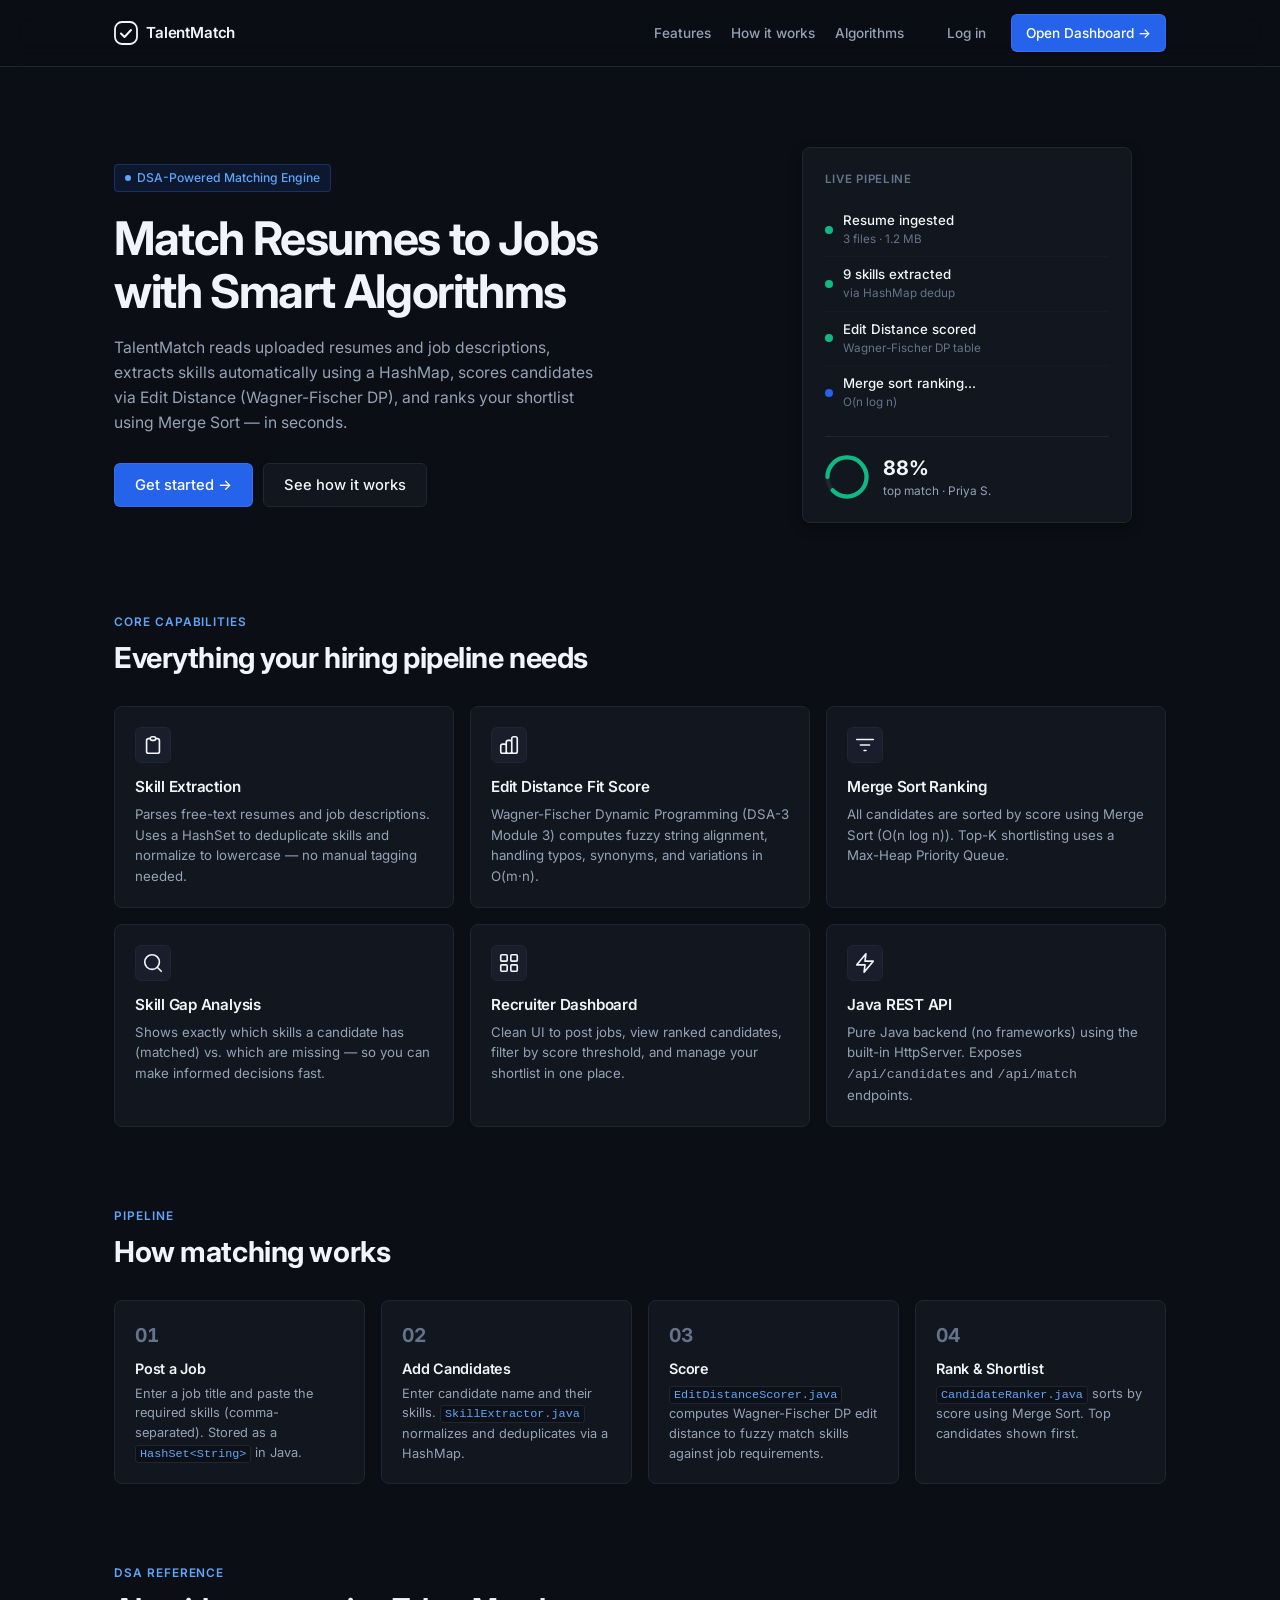
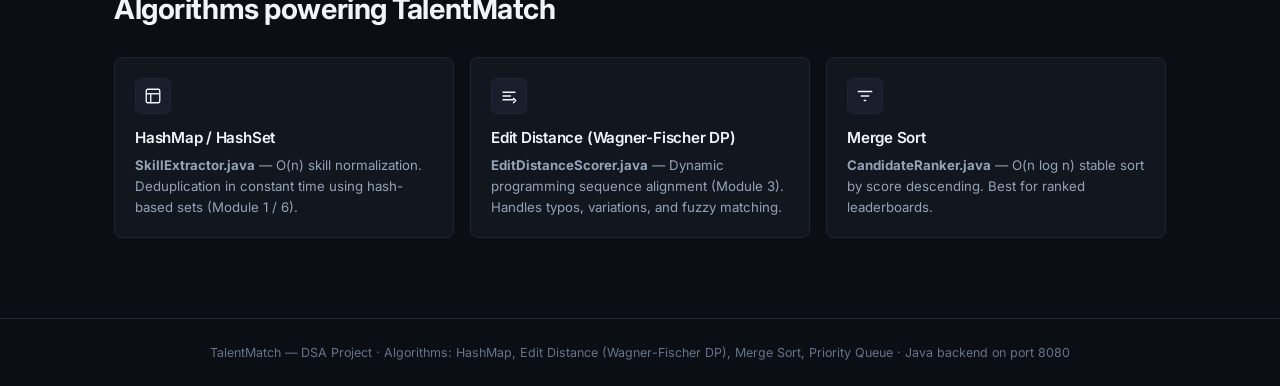
==== Project/index.html @ cc2006b4 "Add Project source code (frontend and backend Java engine)" ====
<!DOCTYPE html>
<html lang="en">
<head>
  <meta charset="UTF-8">
  <meta name="viewport" content="width=device-width, initial-scale=1.0">
  <title>TalentMatch — Resume & Job Matching for Recruiters</title>
  <meta name="description" content="TalentMatch automatically extracts skills from resumes and job descriptions, scores every candidate, and ranks your shortlist in seconds.">
  <link rel="stylesheet" href="css/style.css">
</head>
<body class="landing">

  <!-- NAV -->
  <header class="landing-nav">
    <div class="landing-nav__inner">
      <a href="index.html" class="brand">
        <span class="brand__mark" aria-hidden="true">
          <svg width="24" height="24" viewBox="0 0 24 24" fill="none">
            <rect x="1" y="1" width="22" height="22" rx="7" stroke="currentColor" stroke-width="1.8"/>
            <path d="M7 12.5l3.5 3.5 6.5-7" stroke="currentColor" stroke-width="2" stroke-linecap="round" stroke-linejoin="round"/>
          </svg>
        </span>
        <span class="brand__name">TalentMatch</span>
      </a>

      <nav class="landing-nav__links" aria-label="Primary">
        <a href="#features">Features</a>
        <a href="#how-it-works">How it works</a>
        <a href="#algorithms">Algorithms</a>
      </nav>

      <div class="landing-nav__auth">
        <button type="button" class="btn btn--ghost" id="loginBtn">Log in</button>
        <a href="dashboard.html" class="btn btn--primary">Open Dashboard →</a>
      </div>
    </div>
  </header>

  <main>

    <!-- HERO -->
    <section class="hero">
      <div class="hero__content">
        <div class="hero__badge">
          <span class="hero__badge-dot"></span>
          DSA-Powered Matching Engine
        </div>
        <h1 class="hero__headline">
          Match Resumes to Jobs<br>with Smart Algorithms
        </h1>
        <p class="hero__desc">
          TalentMatch reads uploaded resumes and job descriptions, extracts skills
          automatically using a HashMap, scores candidates via Edit Distance (Wagner-Fischer DP),
          and ranks your shortlist using Merge Sort — in seconds.
        </p>
        <div class="hero__ctas">
          <a href="dashboard.html" class="btn btn--primary btn--lg" id="getStartedBtn">Get started →</a>
          <a href="#how-it-works" class="btn btn--secondary btn--lg">See how it works</a>
        </div>
      </div>

      <div class="hero__visual" aria-hidden="true">
        <div class="pipeline-card">
          <p class="pipeline-card__title">Live pipeline</p>
          <div class="pipeline-step">
            <span class="pipeline-step__dot pipeline-step__dot--done"></span>
            <span class="pipeline-step__label">
              Resume ingested
              <span class="step-sub">3 files · 1.2 MB</span>
            </span>
          </div>
          <div class="pipeline-step">
            <span class="pipeline-step__dot pipeline-step__dot--done"></span>
            <span class="pipeline-step__label">
              9 skills extracted
              <span class="step-sub">via HashMap dedup</span>
            </span>
          </div>
          <div class="pipeline-step">
            <span class="pipeline-step__dot pipeline-step__dot--done"></span>
            <span class="pipeline-step__label">
              Edit Distance scored
              <span class="step-sub">Wagner-Fischer DP table</span>
            </span>
          </div>
          <div class="pipeline-step">
            <span class="pipeline-step__dot pipeline-step__dot--active"></span>
            <span class="pipeline-step__label">
              Merge sort ranking…
              <span class="step-sub">O(n log n)</span>
            </span>
          </div>
          <div class="pipeline-card__score">
            <svg viewBox="0 0 36 36" class="score-ring">
              <path class="score-ring__bg" d="M18 2 a 16 16 0 0 1 0 32 a 16 16 0 0 1 0 -32" />
              <path class="score-ring__fg" stroke-dasharray="88, 100" d="M18 2 a 16 16 0 0 1 0 32 a 16 16 0 0 1 0 -32" />
            </svg>
            <div class="pipeline-card__score-text">
              <strong>88%</strong>
              <span>top match · Priya S.</span>
            </div>
          </div>
        </div>
      </div>
    </section>

    <!-- FEATURES -->
    <section class="features" id="features">
      <p class="section-label">Core capabilities</p>
      <h2 class="section-title">Everything your hiring pipeline needs</h2>
      <div class="feature-grid">
        <article class="feature-card">
          <span class="feature-card__icon" aria-hidden="true">
            <svg width="22" height="22" viewBox="0 0 24 24" fill="none">
              <path d="M9 5H7a2 2 0 00-2 2v12a2 2 0 002 2h10a2 2 0 002-2V7a2 2 0 00-2-2h-2M9 5a2 2 0 002 2h2a2 2 0 002-2M9 5a2 2 0 012-2h2a2 2 0 012 2" stroke="currentColor" stroke-width="1.8" stroke-linecap="round"/>
            </svg>
          </span>
          <h3>Skill Extraction</h3>
          <p>Parses free-text resumes and job descriptions. Uses a HashSet to deduplicate skills and normalize to lowercase — no manual tagging needed.</p>
        </article>
        <article class="feature-card">
          <span class="feature-card__icon" aria-hidden="true">
            <svg width="22" height="22" viewBox="0 0 24 24" fill="none">
              <path d="M9 19v-6a2 2 0 00-2-2H5a2 2 0 00-2 2v6a2 2 0 002 2h2a2 2 0 002-2zm0 0V9a2 2 0 012-2h2a2 2 0 012 2v10m-6 0a2 2 0 002 2h2a2 2 0 002-2m0 0V5a2 2 0 012-2h2a2 2 0 012 2v14a2 2 0 01-2 2h-2a2 2 0 01-2-2z" stroke="currentColor" stroke-width="1.8" stroke-linecap="round"/>
            </svg>
          </span>
          <h3>Edit Distance Fit Score</h3>
          <p>Wagner-Fischer Dynamic Programming (DSA-3 Module 3) computes fuzzy string alignment, handling typos, synonyms, and variations in O(m·n).</p>
        </article>
        <article class="feature-card">
          <span class="feature-card__icon" aria-hidden="true">
            <svg width="22" height="22" viewBox="0 0 24 24" fill="none">
              <path d="M3 6h18M7 12h10M11 18h2" stroke="currentColor" stroke-width="1.8" stroke-linecap="round"/>
            </svg>
          </span>
          <h3>Merge Sort Ranking</h3>
          <p>All candidates are sorted by score using Merge Sort (O(n log n)). Top-K shortlisting uses a Max-Heap Priority Queue.</p>
        </article>
        <article class="feature-card">
          <span class="feature-card__icon" aria-hidden="true">
            <svg width="22" height="22" viewBox="0 0 24 24" fill="none">
              <circle cx="11" cy="11" r="8" stroke="currentColor" stroke-width="1.8"/>
              <path d="M21 21l-4.35-4.35" stroke="currentColor" stroke-width="1.8" stroke-linecap="round"/>
            </svg>
          </span>
          <h3>Skill Gap Analysis</h3>
          <p>Shows exactly which skills a candidate has (matched) vs. which are missing — so you can make informed decisions fast.</p>
        </article>
        <article class="feature-card">
          <span class="feature-card__icon" aria-hidden="true">
            <svg width="22" height="22" viewBox="0 0 24 24" fill="none">
              <rect x="3" y="3" width="7" height="7" rx="1" stroke="currentColor" stroke-width="1.8"/>
              <rect x="14" y="3" width="7" height="7" rx="1" stroke="currentColor" stroke-width="1.8"/>
              <rect x="3" y="14" width="7" height="7" rx="1" stroke="currentColor" stroke-width="1.8"/>
              <rect x="14" y="14" width="7" height="7" rx="1" stroke="currentColor" stroke-width="1.8"/>
            </svg>
          </span>
          <h3>Recruiter Dashboard</h3>
          <p>Clean UI to post jobs, view ranked candidates, filter by score threshold, and manage your shortlist in one place.</p>
        </article>
        <article class="feature-card">
          <span class="feature-card__icon" aria-hidden="true">
            <svg width="22" height="22" viewBox="0 0 24 24" fill="none">
              <path d="M13 2L3 14h9l-1 8 10-12h-9l1-8z" stroke="currentColor" stroke-width="1.8" stroke-linecap="round" stroke-linejoin="round"/>
            </svg>
          </span>
          <h3>Java REST API</h3>
          <p>Pure Java backend (no frameworks) using the built-in HttpServer. Exposes <code>/api/candidates</code> and <code>/api/match</code> endpoints.</p>
        </article>
      </div>
    </section>

    <!-- HOW IT WORKS -->
    <section class="steps" id="how-it-works">
      <p class="section-label">Pipeline</p>
      <h2 class="section-title">How matching works</h2>
      <div class="steps-grid">
        <div class="step-card">
          <div class="step-card__num">01</div>
          <h3>Post a Job</h3>
          <p>Enter a job title and paste the required skills (comma-separated). Stored as a <code>HashSet&lt;String&gt;</code> in Java.</p>
        </div>
        <div class="step-card">
          <div class="step-card__num">02</div>
          <h3>Add Candidates</h3>
          <p>Enter candidate name and their skills. <code>SkillExtractor.java</code> normalizes and deduplicates via a HashMap.</p>
        </div>
        <div class="step-card">
          <div class="step-card__num">03</div>
          <h3>Score</h3>
          <p><code>EditDistanceScorer.java</code> computes Wagner-Fischer DP edit distance to fuzzy match skills against job requirements.</p>
        </div>
        <div class="step-card">
          <div class="step-card__num">04</div>
          <h3>Rank & Shortlist</h3>
          <p><code>CandidateRanker.java</code> sorts by score using Merge Sort. Top candidates shown first.</p>
        </div>
      </div>
    </section>

    <!-- ALGORITHMS -->
    <section class="features" id="algorithms">
      <p class="section-label">DSA Reference</p>
      <h2 class="section-title">Algorithms powering TalentMatch</h2>
      <div class="feature-grid">
        <article class="feature-card">
          <span class="feature-card__icon" aria-hidden="true">
            <svg width="18" height="18" viewBox="0 0 24 24" fill="none"><rect x="3" y="3" width="18" height="18" rx="2" stroke="currentColor" stroke-width="1.8"/><line x1="3" y1="9" x2="21" y2="9" stroke="currentColor" stroke-width="1.8"/><line x1="9" y1="21" x2="9" y2="9" stroke="currentColor" stroke-width="1.8"/></svg>
          </span>
          <h3>HashMap / HashSet</h3>
          <p><strong>SkillExtractor.java</strong> — O(n) skill normalization. Deduplication in constant time using hash-based sets (Module 1 / 6).</p>
        </article>
        <article class="feature-card">
          <span class="feature-card__icon" aria-hidden="true">
            <svg width="18" height="18" viewBox="0 0 24 24" fill="none"><path d="M4 7h16M4 12h10M4 17h14" stroke="currentColor" stroke-width="1.8" stroke-linecap="round"/><path d="M18 15l3 3-3 3" stroke="currentColor" stroke-width="1.8" stroke-linecap="round" stroke-linejoin="round"/></svg>
          </span>
          <h3>Edit Distance (Wagner-Fischer DP)</h3>
          <p><strong>EditDistanceScorer.java</strong> — Dynamic programming sequence alignment (Module 3). Handles typos, variations, and fuzzy matching.</p>
        </article>
        <article class="feature-card">
          <span class="feature-card__icon" aria-hidden="true">
            <svg width="18" height="18" viewBox="0 0 24 24" fill="none"><path d="M3 6h18M7 12h10M11 18h2" stroke="currentColor" stroke-width="1.8" stroke-linecap="round"/></svg>
          </span>
          <h3>Merge Sort</h3>
          <p><strong>CandidateRanker.java</strong> — O(n log n) stable sort by score descending. Best for ranked leaderboards.</p>
        </article>
      </div>
    </section>

  </main>

  <footer class="landing-footer">
    <p>TalentMatch — DSA Project · Algorithms: HashMap, Edit Distance (Wagner-Fischer DP), Merge Sort, Priority Queue · Java backend on port 8080</p>
  </footer>

  <!-- LOGIN MODAL -->
  <div class="modal-overlay" id="loginModal" role="dialog" aria-modal="true" aria-labelledby="loginTitle">
    <div class="modal">
      <div class="modal__header">
        <h2 class="modal__title" id="loginTitle">Welcome back</h2>
        <button class="modal__close" id="closeLoginModal" aria-label="Close">✕</button>
      </div>
      <div class="form-group" style="margin-bottom:14px">
        <label for="loginEmail">Email</label>
        <input id="loginEmail" type="email" class="form-control" placeholder="recruiter@company.com">
      </div>
      <div class="form-group" style="margin-bottom:22px">
        <label for="loginPass">Password</label>
        <input id="loginPass" type="password" class="form-control" placeholder="••••••••">
      </div>
      <a href="dashboard.html" class="btn btn--primary" style="width:100%;justify-content:center">Log in →</a>
    </div>
  </div>

  <div id="toast-container"></div>

  <script src="js/app.js"></script>
</body>
</html>
---- Project/css/style.css ----
/* ===========================================================
   TalentMatch — Minimalist Engineering Theme
   Clean, refined dark aesthetic (linear/github inspired)
   =========================================================== */
@import url('https://fonts.googleapis.com/css2?family=Inter:wght@400;500;600;700&display=swap');

:root {
  /* Surfaces */
  --bg-dark:          #0b0e14;
  --bg-surface:       #12161f;
  --bg-surface-hover: #181e2b;
  --bg-surface-alt:   #151b27;
  --bg-input:         #0d1117;
  --bg-terminal:      #080a0f;

  /* Borders */
  --border:           #1f2633;
  --border-subtle:    #161b24;
  --border-focus:     #3b82f6;

  /* Accent Colors */
  --primary:          #2563eb;
  --primary-hover:    #1d4ed8;
  --primary-subtle:   rgba(37, 99, 235, 0.12);
  --primary-text:     #60a5fa;

  --success:          #10b981;
  --success-subtle:   rgba(16, 185, 129, 0.12);
  --success-text:     #34d399;

  --warn:             #f59e0b;
  --warn-subtle:      rgba(245, 158, 11, 0.12);
  --warn-text:        #fbbf24;

  --danger:           #ef4444;
  --danger-subtle:    rgba(239, 68, 68, 0.12);
  --danger-text:      #f87171;

  /* Typography */
  --text:             #f1f5f9;
  --text-muted:       #94a3b8;
  --text-faint:       #64748b;

  /* Sizing */
  --radius-sm:        6px;
  --radius-md:        8px;
  --radius-lg:        12px;

  --shadow-sm:        0 1px 2px rgba(0, 0, 0, 0.3);
  --shadow-md:        0 4px 12px rgba(0, 0, 0, 0.35);
}

*, *::before, *::after {
  box-sizing: border-box;
  margin: 0;
  padding: 0;
}

html {
  scroll-behavior: smooth;
}

body {
  font-family: 'Inter', -apple-system, BlinkMacSystemFont, "Segoe UI", Roboto, sans-serif;
  background: var(--bg-dark);
  color: var(--text);
  font-size: 14px;
  line-height: 1.5;
  -webkit-font-smoothing: antialiased;
  min-height: 100vh;
}

h1, h2, h3, h4 {
  font-weight: 600;
  letter-spacing: -0.015em;
  color: var(--text);
  line-height: 1.25;
}

a {
  color: inherit;
  text-decoration: none;
}

button {
  font-family: inherit;
  cursor: pointer;
  border: none;
  background: transparent;
}

p {
  line-height: 1.6;
}

a:focus-visible,
button:focus-visible,
input:focus-visible,
select:focus-visible,
textarea:focus-visible {
  outline: 2px solid var(--border-focus);
  outline-offset: 1px;
}

/* ===========================================================
   Buttons
   =========================================================== */
.btn {
  display: inline-flex;
  align-items: center;
  justify-content: center;
  gap: 6px;
  padding: 8px 14px;
  border-radius: var(--radius-sm);
  font-size: 0.85rem;
  font-weight: 500;
  transition: background-color 150ms ease, border-color 150ms ease, color 150ms ease;
  white-space: nowrap;
  border: 1px solid transparent;
}

.btn--primary {
  background: var(--primary);
  color: #ffffff;
  border-color: rgba(255, 255, 255, 0.08);
  box-shadow: var(--shadow-sm);
}

.btn--primary:hover {
  background: var(--primary-hover);
}

.btn--secondary {
  background: var(--bg-surface);
  color: var(--text);
  border: 1px solid var(--border);
}

.btn--secondary:hover {
  background: var(--bg-surface-hover);
  border-color: #2e384b;
}

.btn--ghost {
  background: transparent;
  color: var(--text-muted);
}

.btn--ghost:hover {
  background: var(--bg-surface);
  color: var(--text);
}

.btn--lg {
  padding: 10px 20px;
  font-size: 0.92rem;
}

.btn--sm {
  padding: 5px 10px;
  font-size: 0.78rem;
}

.btn--success {
  background: var(--success);
  color: #ffffff;
}

.btn--danger {
  background: transparent;
  color: var(--danger-text);
  border: 1px solid rgba(239, 68, 68, 0.3);
}

.btn--danger:hover {
  background: var(--danger-subtle);
  border-color: var(--danger);
}

/* ===========================================================
   Landing Page Navigation
   =========================================================== */
.landing-nav {
  position: sticky;
  top: 0;
  z-index: 100;
  background: rgba(11, 14, 20, 0.85);
  backdrop-filter: blur(12px);
  border-bottom: 1px solid var(--border);
}

.landing-nav__inner {
  max-width: 1100px;
  margin: 0 auto;
  padding: 14px 24px;
  display: flex;
  align-items: center;
  gap: 28px;
}

.brand {
  display: flex;
  align-items: center;
  gap: 8px;
  margin-right: auto;
}

.brand__mark {
  color: var(--text);
  display: inline-flex;
}

.brand__name {
  font-weight: 600;
  font-size: 0.95rem;
  color: var(--text);
  letter-spacing: -0.01em;
}

.landing-nav__links {
  display: flex;
  gap: 20px;
}

.landing-nav__links a {
  font-size: 0.85rem;
  color: var(--text-muted);
  font-weight: 500;
  transition: color 150ms;
}

.landing-nav__links a:hover {
  color: var(--text);
}

.landing-nav__auth {
  display: flex;
  align-items: center;
  gap: 10px;
}

/* ===========================================================
   Hero Section
   =========================================================== */
.hero {
  max-width: 1100px;
  margin: 0 auto;
  padding: 80px 24px 90px;
  display: grid;
  grid-template-columns: 1.2fr 0.8fr;
  gap: 56px;
  align-items: center;
}

.hero__badge {
  display: inline-flex;
  align-items: center;
  gap: 6px;
  background: var(--primary-subtle);
  border: 1px solid rgba(59, 130, 246, 0.25);
  border-radius: 4px;
  padding: 4px 10px;
  font-size: 0.76rem;
  font-weight: 500;
  color: var(--primary-text);
  margin-bottom: 20px;
}

.hero__badge-dot {
  width: 6px;
  height: 6px;
  border-radius: 50%;
  background: var(--primary-text);
}

.hero__headline {
  font-size: clamp(2.2rem, 4vw, 2.9rem);
  font-weight: 700;
  color: var(--text);
  letter-spacing: -0.03em;
  line-height: 1.15;
}

.hero__desc {
  margin-top: 16px;
  font-size: 0.98rem;
  color: var(--text-muted);
  max-width: 48ch;
  line-height: 1.6;
}

.hero__ctas {
  margin-top: 28px;
  display: flex;
  gap: 10px;
  flex-wrap: wrap;
}

/* Hero Pipeline Preview Card */
.hero__visual {
  display: flex;
  justify-content: center;
}

.pipeline-card {
  width: 100%;
  max-width: 330px;
  background: var(--bg-surface);
  border: 1px solid var(--border);
  border-radius: var(--radius-md);
  box-shadow: var(--shadow-md);
  padding: 22px;
}

.pipeline-card__title {
  font-size: 0.72rem;
  font-weight: 600;
  color: var(--text-faint);
  text-transform: uppercase;
  letter-spacing: 0.06em;
  margin-bottom: 14px;
}

.pipeline-step {
  display: flex;
  align-items: center;
  gap: 10px;
  padding: 8px 0;
}

.pipeline-step + .pipeline-step {
  border-top: 1px solid var(--border-subtle);
}

.pipeline-step__dot {
  width: 8px;
  height: 8px;
  border-radius: 50%;
  background: var(--text-faint);
  flex-shrink: 0;
}

.pipeline-step__dot--done {
  background: var(--success);
}

.pipeline-step__dot--active {
  background: var(--primary);
}

.pipeline-step__label {
  font-size: 0.83rem;
  font-weight: 500;
  color: var(--text);
}

.pipeline-step__label .step-sub {
  display: block;
  font-size: 0.73rem;
  color: var(--text-faint);
  font-weight: 400;
}

.pipeline-card__score {
  margin-top: 16px;
  padding-top: 16px;
  border-top: 1px solid var(--border);
  display: flex;
  align-items: center;
  gap: 14px;
}

.score-ring {
  width: 44px;
  height: 44px;
  transform: rotate(-90deg);
}

.score-ring__bg {
  fill: none;
  stroke: var(--border);
  stroke-width: 3.5;
}

.score-ring__fg {
  fill: none;
  stroke: var(--success);
  stroke-width: 3.5;
  stroke-linecap: round;
}

.pipeline-card__score-text {
  display: flex;
  flex-direction: column;
}

.pipeline-card__score-text strong {
  font-size: 1.25rem;
  font-weight: 700;
  color: var(--text);
}

.pipeline-card__score-text span {
  font-size: 0.74rem;
  color: var(--text-muted);
}

/* ===========================================================
   Features & Steps
   =========================================================== */
.features {
  max-width: 1100px;
  margin: 0 auto;
  padding: 0 24px 80px;
}

.section-label {
  font-size: 0.74rem;
  font-weight: 600;
  color: var(--primary-text);
  text-transform: uppercase;
  letter-spacing: 0.08em;
  margin-bottom: 8px;
}

.section-title {
  font-size: clamp(1.4rem, 2.5vw, 1.8rem);
  font-weight: 700;
  margin-bottom: 30px;
  color: var(--text);
}

.feature-grid {
  display: grid;
  grid-template-columns: repeat(3, 1fr);
  gap: 16px;
}

.feature-card {
  background: var(--bg-surface);
  border: 1px solid var(--border);
  border-radius: var(--radius-md);
  padding: 20px;
  transition: border-color 150ms;
}

.feature-card:hover {
  border-color: #2e384b;
}

.feature-card__icon {
  display: inline-flex;
  align-items: center;
  justify-content: center;
  width: 36px;
  height: 36px;
  border-radius: var(--radius-sm);
  background: var(--bg-surface-hover);
  color: var(--text);
  margin-bottom: 14px;
  border: 1px solid var(--border);
}

.feature-card h3 {
  font-size: 0.95rem;
  font-weight: 600;
  margin-bottom: 8px;
  color: var(--text);
}

.feature-card p {
  font-size: 0.83rem;
  color: var(--text-muted);
  line-height: 1.55;
}

.steps {
  max-width: 1100px;
  margin: 0 auto;
  padding: 0 24px 80px;
}

.steps-grid {
  display: grid;
  grid-template-columns: repeat(4, 1fr);
  gap: 16px;
}

.step-card {
  background: var(--bg-surface);
  border: 1px solid var(--border);
  border-radius: var(--radius-md);
  padding: 20px;
}

.step-card__num {
  font-size: 1.2rem;
  font-weight: 700;
  color: var(--text-faint);
  margin-bottom: 10px;
  font-variant-numeric: tabular-nums;
}

.step-card h3 {
  font-size: 0.9rem;
  font-weight: 600;
  margin-bottom: 6px;
  color: var(--text);
}

.step-card p {
  font-size: 0.8rem;
  color: var(--text-muted);
  line-height: 1.55;
}

.step-card code {
  background: var(--bg-input);
  border: 1px solid var(--border);
  padding: 1px 4px;
  border-radius: 3px;
  font-size: 0.74rem;
  color: var(--primary-text);
  font-family: ui-monospace, SFMono-Regular, Menlo, Monaco, Consolas, monospace;
}

.landing-footer {
  border-top: 1px solid var(--border);
  padding: 24px;
  text-align: center;
  font-size: 0.78rem;
  color: var(--text-faint);
}

/* ===========================================================
   Dashboard Layout
   =========================================================== */
.dash-layout {
  display: flex;
  min-height: 100vh;
}

.sidebar {
  width: 224px;
  flex-shrink: 0;
  background: var(--bg-surface);
  border-right: 1px solid var(--border);
  padding: 18px 12px;
  display: flex;
  flex-direction: column;
  gap: 3px;
  position: sticky;
  top: 0;
  height: 100vh;
  overflow-y: auto;
}

.sidebar__brand {
  display: flex;
  align-items: center;
  gap: 9px;
  padding: 6px 10px 18px;
  margin-bottom: 4px;
  border-bottom: 1px solid var(--border-subtle);
}

.sidebar__brand-name {
  font-weight: 600;
  font-size: 0.92rem;
  color: var(--text);
  letter-spacing: -0.01em;
}

.sidebar__brand svg {
  color: var(--primary-text);
}

.nav-item {
  display: flex;
  align-items: center;
  gap: 9px;
  padding: 8px 10px;
  border-radius: var(--radius-sm);
  font-size: 0.84rem;
  font-weight: 500;
  color: var(--text-muted);
  transition: background 120ms ease, color 120ms ease;
  cursor: pointer;
  border: 1px solid transparent;
  width: 100%;
  text-align: left;
}

.nav-item:hover {
  background: var(--bg-surface-hover);
  color: var(--text);
}

.nav-item.active {
  background: var(--bg-surface-alt);
  color: var(--text);
  border-color: var(--border);
  font-weight: 600;
}

.nav-item svg {
  flex-shrink: 0;
  opacity: 0.8;
}

.dash-main {
  flex: 1;
  padding: 28px 32px;
  overflow-x: hidden;
  background: var(--bg-dark);
}

.dash-topbar {
  display: flex;
  align-items: center;
  justify-content: space-between;
  margin-bottom: 24px;
}

.dash-topbar h1 {
  font-size: 1.35rem;
  font-weight: 700;
  letter-spacing: -0.02em;
}

/* Stat Cards */
.stat-row {
  display: grid;
  grid-template-columns: repeat(4, 1fr);
  gap: 14px;
  margin-bottom: 24px;
}

.stat-card {
  background: var(--bg-surface);
  border: 1px solid var(--border);
  border-radius: var(--radius-md);
  padding: 16px 18px;
}

.stat-card__label {
  font-size: 0.72rem;
  font-weight: 600;
  color: var(--text-faint);
  text-transform: uppercase;
  letter-spacing: 0.05em;
  margin-bottom: 6px;
}

.stat-card__value {
  font-size: 1.7rem;
  font-weight: 700;
  line-height: 1.2;
  font-variant-numeric: tabular-nums;
  color: var(--text);
}

.stat-card__sub {
  font-size: 0.74rem;
  color: var(--text-faint);
  margin-top: 3px;
}

.stat-card__value.green { color: var(--success-text); }
.stat-card__value.blue  { color: var(--primary-text); }
.stat-card__value.yellow { color: var(--warn-text); }

/* Main Cards */
.card {
  background: var(--bg-surface);
  border: 1px solid var(--border);
  border-radius: var(--radius-md);
  padding: 20px;
  margin-bottom: 20px;
  box-shadow: var(--shadow-sm);
}

.card__header {
  display: flex;
  align-items: center;
  justify-content: space-between;
  margin-bottom: 16px;
}

.card__title {
  font-size: 0.92rem;
  font-weight: 600;
  color: var(--text);
  letter-spacing: -0.01em;
}

/* Forms */
.form-row {
  display: grid;
  grid-template-columns: 1fr 1fr;
  gap: 14px;
}

.form-group {
  display: flex;
  flex-direction: column;
  gap: 6px;
}

.form-group label {
  font-size: 0.78rem;
  font-weight: 500;
  color: var(--text-muted);
}

.form-control {
  background: var(--bg-input);
  border: 1px solid var(--border);
  border-radius: var(--radius-sm);
  padding: 8px 12px;
  font-size: 0.85rem;
  color: var(--text);
  font-family: inherit;
  transition: border-color 150ms ease;
  width: 100%;
}

.form-control:focus {
  outline: none;
  border-color: var(--border-focus);
}

.form-control::placeholder {
  color: var(--text-faint);
}

textarea.form-control {
  resize: vertical;
  min-height: 80px;
  line-height: 1.5;
}

.form-actions {
  display: flex;
  gap: 8px;
  margin-top: 14px;
}

/* Tables */
.table-wrap {
  overflow-x: auto;
}

table {
  width: 100%;
  border-collapse: collapse;
}

thead th {
  font-size: 0.72rem;
  font-weight: 600;
  color: var(--text-faint);
  text-transform: uppercase;
  letter-spacing: 0.05em;
  padding: 8px 12px;
  text-align: left;
  border-bottom: 1px solid var(--border);
}

tbody tr {
  border-bottom: 1px solid var(--border-subtle);
  transition: background 100ms ease;
}

tbody tr:hover {
  background: var(--bg-surface-hover);
}

tbody td {
  padding: 10px 12px;
  font-size: 0.84rem;
  vertical-align: middle;
}

.rank-badge {
  display: inline-flex;
  align-items: center;
  justify-content: center;
  width: 22px;
  height: 22px;
  border-radius: var(--radius-sm);
  background: var(--bg-surface-hover);
  border: 1px solid var(--border);
  font-size: 0.72rem;
  font-weight: 600;
  color: var(--text-muted);
  font-variant-numeric: tabular-nums;
}

.rank-badge.rank-1 {
  background: rgba(245, 158, 11, 0.15);
  color: var(--warn-text);
  border-color: rgba(245, 158, 11, 0.3);
}

.rank-badge.rank-2 {
  background: rgba(148, 163, 184, 0.12);
  color: var(--text-muted);
  border-color: rgba(148, 163, 184, 0.25);
}

.rank-badge.rank-3 {
  background: rgba(180, 83, 9, 0.12);
  color: #d97706;
  border-color: rgba(180, 83, 9, 0.25);
}

/* Score Bar */
.score-bar-wrap {
  display: flex;
  align-items: center;
  gap: 10px;
}

.score-bar {
  flex: 1;
  height: 5px;
  background: var(--border);
  border-radius: 2px;
  overflow: hidden;
}

.score-bar__fill {
  height: 100%;
  border-radius: 2px;
  transition: width 0.4s ease;
}

.score-bar__fill.high { background: var(--success); }
.score-bar__fill.mid  { background: var(--warn); }
.score-bar__fill.low  { background: var(--danger); }

.score-val {
  font-size: 0.82rem;
  font-weight: 600;
  min-width: 32px;
  text-align: right;
  font-variant-numeric: tabular-nums;
}

.score-val.high { color: var(--success-text); }
.score-val.mid  { color: var(--warn-text); }
.score-val.low  { color: var(--danger-text); }

/* Skill Tags */
.skill-tags {
  display: flex;
  flex-wrap: wrap;
  gap: 4px;
}

.tag {
  background: var(--bg-surface-hover);
  border: 1px solid var(--border);
  color: var(--text-muted);
  border-radius: 4px;
  font-size: 0.72rem;
  font-weight: 500;
  padding: 2px 7px;
  cursor: pointer;
  transition: opacity 120ms ease, background 120ms ease;
}

.tag:hover {
  background: var(--bg-surface-alt);
  color: var(--text);
}

.tag.matched {
  background: var(--success-subtle);
  border-color: rgba(16, 185, 129, 0.25);
  color: var(--success-text);
}

.tag.missing {
  background: var(--danger-subtle);
  border-color: rgba(239, 68, 68, 0.25);
  color: var(--danger-text);
}

.tag.toggled-off {
  opacity: 0.35;
  text-decoration: line-through;
}

/* Status Pill */
.status {
  display: inline-flex;
  align-items: center;
  gap: 5px;
  border-radius: 4px;
  padding: 2px 7px;
  font-size: 0.72rem;
  font-weight: 500;
  border: 1px solid transparent;
}

.status--success {
  background: var(--success-subtle);
  color: var(--success-text);
  border-color: rgba(16, 185, 129, 0.2);
}

.status--warn {
  background: var(--warn-subtle);
  color: var(--warn-text);
  border-color: rgba(245, 158, 11, 0.2);
}

.status--neutral {
  background: var(--bg-surface-hover);
  color: var(--text-muted);
  border-color: var(--border);
}

.status-dot {
  width: 5px;
  height: 5px;
  border-radius: 50%;
  background: currentColor;
}

/* Terminal / Algorithm Trace Box */
#algo-trace-card {
  background: var(--bg-terminal);
  border: 1px solid var(--border);
}

#algo-trace {
  font-family: ui-monospace, SFMono-Regular, Menlo, Monaco, Consolas, "Liberation Mono", "Courier New", monospace;
  font-size: 0.78rem;
  color: #cbd5e1;
  white-space: pre-wrap;
  line-height: 1.65;
  background: #06080c;
  border: 1px solid #19202c;
  border-radius: var(--radius-sm);
  padding: 14px;
  overflow-x: auto;
}

/* PDF Drop Zone */
.pdf-dropzone {
  border: 1px dashed var(--border);
  border-radius: var(--radius-md);
  padding: 36px 20px;
  text-align: center;
  cursor: pointer;
  transition: border-color 150ms ease, background-color 150ms ease;
  background: var(--bg-input);
  display: flex;
  flex-direction: column;
  align-items: center;
  gap: 8px;
}

.pdf-dropzone:hover,
.pdf-dropzone.drag-over {
  border-color: var(--primary);
  background: var(--bg-surface-hover);
}

.pdf-dropzone__icon {
  font-size: 2rem;
  line-height: 1;
  opacity: 0.7;
}

.pdf-dropzone__label {
  font-size: 0.92rem;
  font-weight: 600;
  color: var(--text);
}

.pdf-dropzone__sub {
  font-size: 0.8rem;
  color: var(--text-faint);
  margin-bottom: 6px;
}

kbd {
  background: var(--bg-surface);
  border: 1px solid var(--border);
  border-radius: 3px;
  padding: 2px 5px;
  font-size: 0.74rem;
  font-family: ui-monospace, SFMono-Regular, Menlo, monospace;
  color: var(--text-muted);
}

/* Empty State */
.empty-state {
  text-align: center;
  padding: 48px 20px;
  color: var(--text-faint);
}

.empty-state__icon {
  font-size: 2.2rem;
  margin-bottom: 12px;
  opacity: 0.4;
}

.empty-state h3 {
  font-size: 0.92rem;
  font-weight: 600;
  color: var(--text);
  margin-bottom: 4px;
}

.empty-state p {
  font-size: 0.82rem;
  color: var(--text-muted);
}

/* Toast */
#toast-container {
  position: fixed;
  bottom: 20px;
  right: 20px;
  z-index: 9999;
  display: flex;
  flex-direction: column;
  gap: 8px;
}

.toast {
  background: var(--bg-surface);
  border: 1px solid var(--border);
  border-radius: var(--radius-sm);
  padding: 10px 14px;
  font-size: 0.82rem;
  box-shadow: var(--shadow-md);
  display: flex;
  align-items: center;
  gap: 8px;
  color: var(--text);
  animation: toast-slide 200ms ease;
}

.toast.success {
  border-left: 3px solid var(--success);
}

.toast.error {
  border-left: 3px solid var(--danger);
}

@keyframes toast-slide {
  from { opacity: 0; transform: translateY(8px); }
  to   { opacity: 1; transform: translateY(0); }
}

/* Modal */
.modal-overlay {
  position: fixed;
  inset: 0;
  background: rgba(0, 0, 0, 0.75);
  z-index: 200;
  display: flex;
  align-items: center;
  justify-content: center;
  padding: 16px;
  opacity: 0;
  pointer-events: none;
  transition: opacity 150ms ease;
}

.modal-overlay.open {
  opacity: 1;
  pointer-events: all;
}

.modal {
  background: var(--bg-surface);
  border: 1px solid var(--border);
  border-radius: var(--radius-md);
  padding: 24px;
  width: 100%;
  max-width: 420px;
  box-shadow: var(--shadow-md);
}

.modal__header {
  display: flex;
  align-items: center;
  justify-content: space-between;
  margin-bottom: 18px;
}

.modal__title {
  font-size: 1rem;
  font-weight: 600;
}

.modal__close {
  color: var(--text-faint);
  font-size: 1.1rem;
  padding: 2px 6px;
  border-radius: 4px;
}

.modal__close:hover {
  color: var(--text);
  background: var(--bg-surface-hover);
}

/* Responsive */
@media (max-width: 900px) {
  .landing-nav__links { display: none; }
  .hero { grid-template-columns: 1fr; padding-top: 50px; gap: 32px; }
  .hero__visual { order: -1; }
  .feature-grid { grid-template-columns: 1fr; }
  .steps-grid { grid-template-columns: repeat(2, 1fr); }
  .stat-row { grid-template-columns: repeat(2, 1fr); }
  .sidebar { display: none; }
  .form-row { grid-template-columns: 1fr; }
}
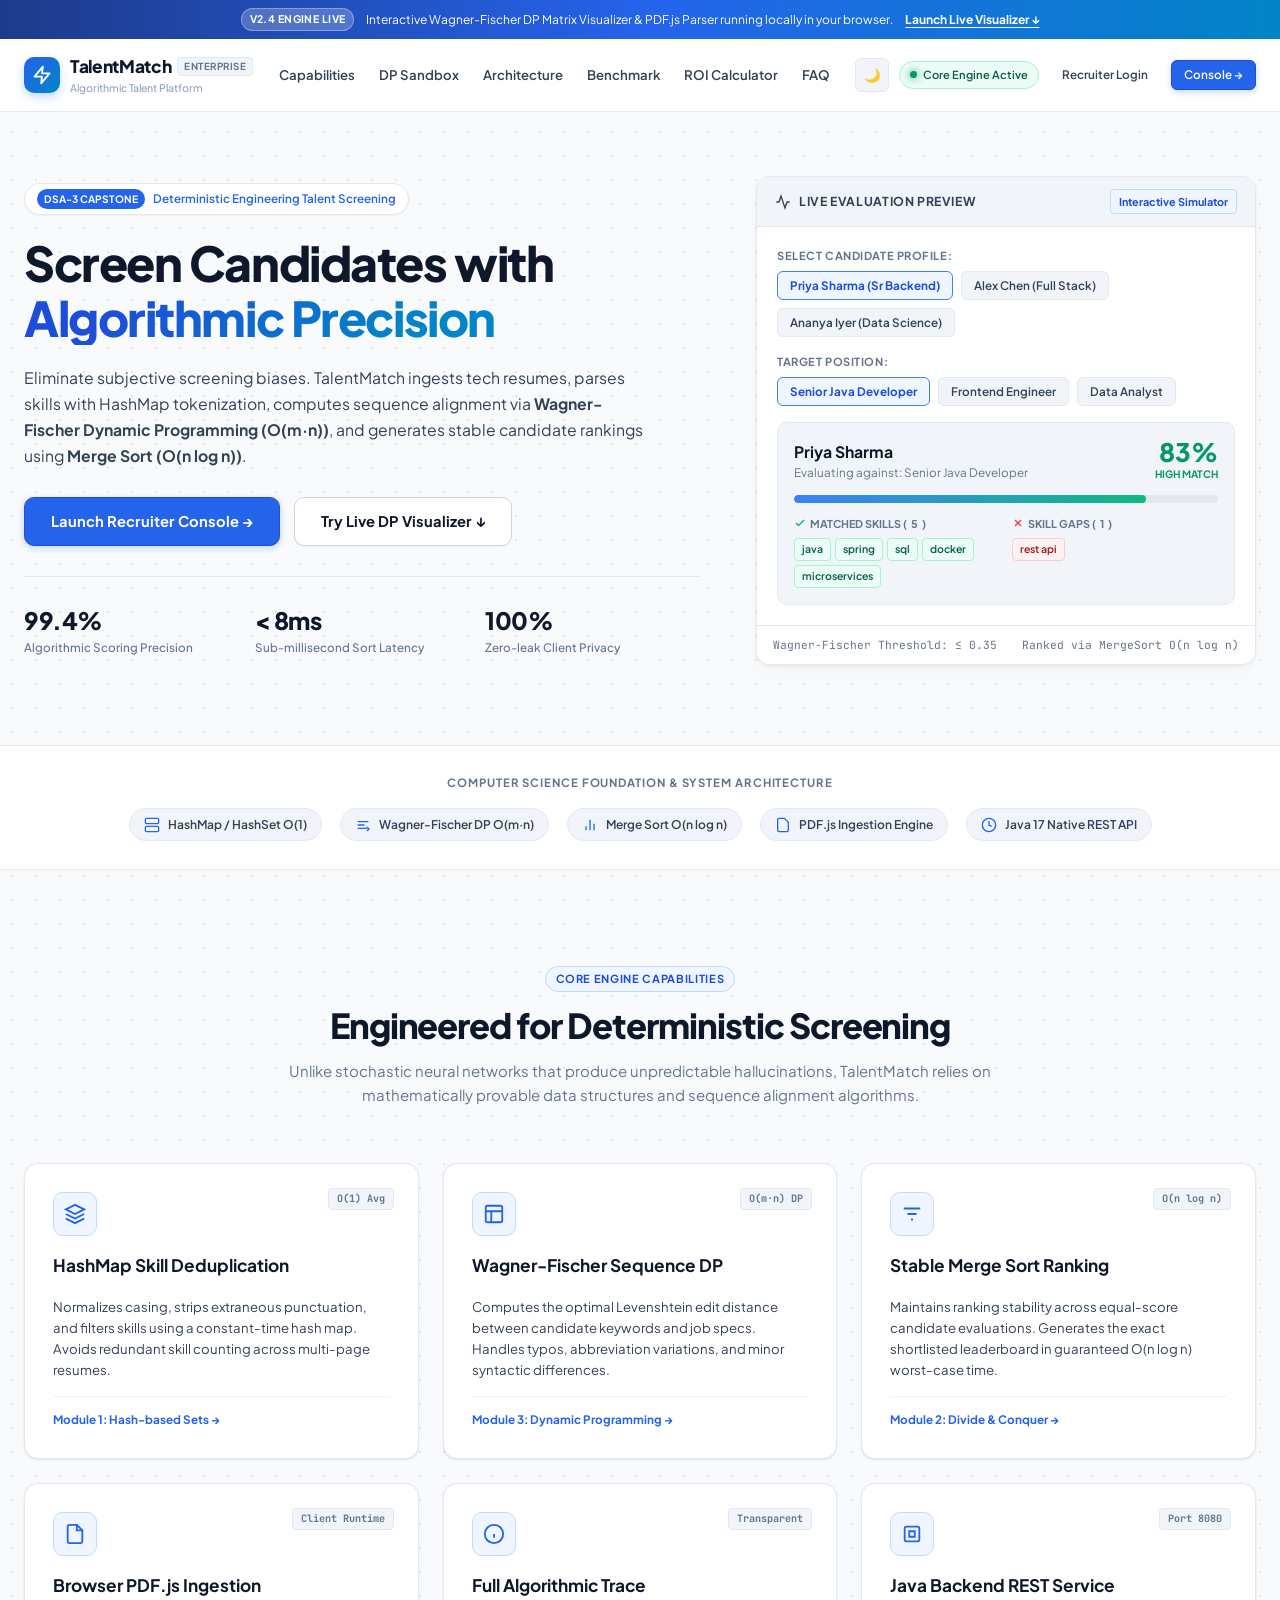
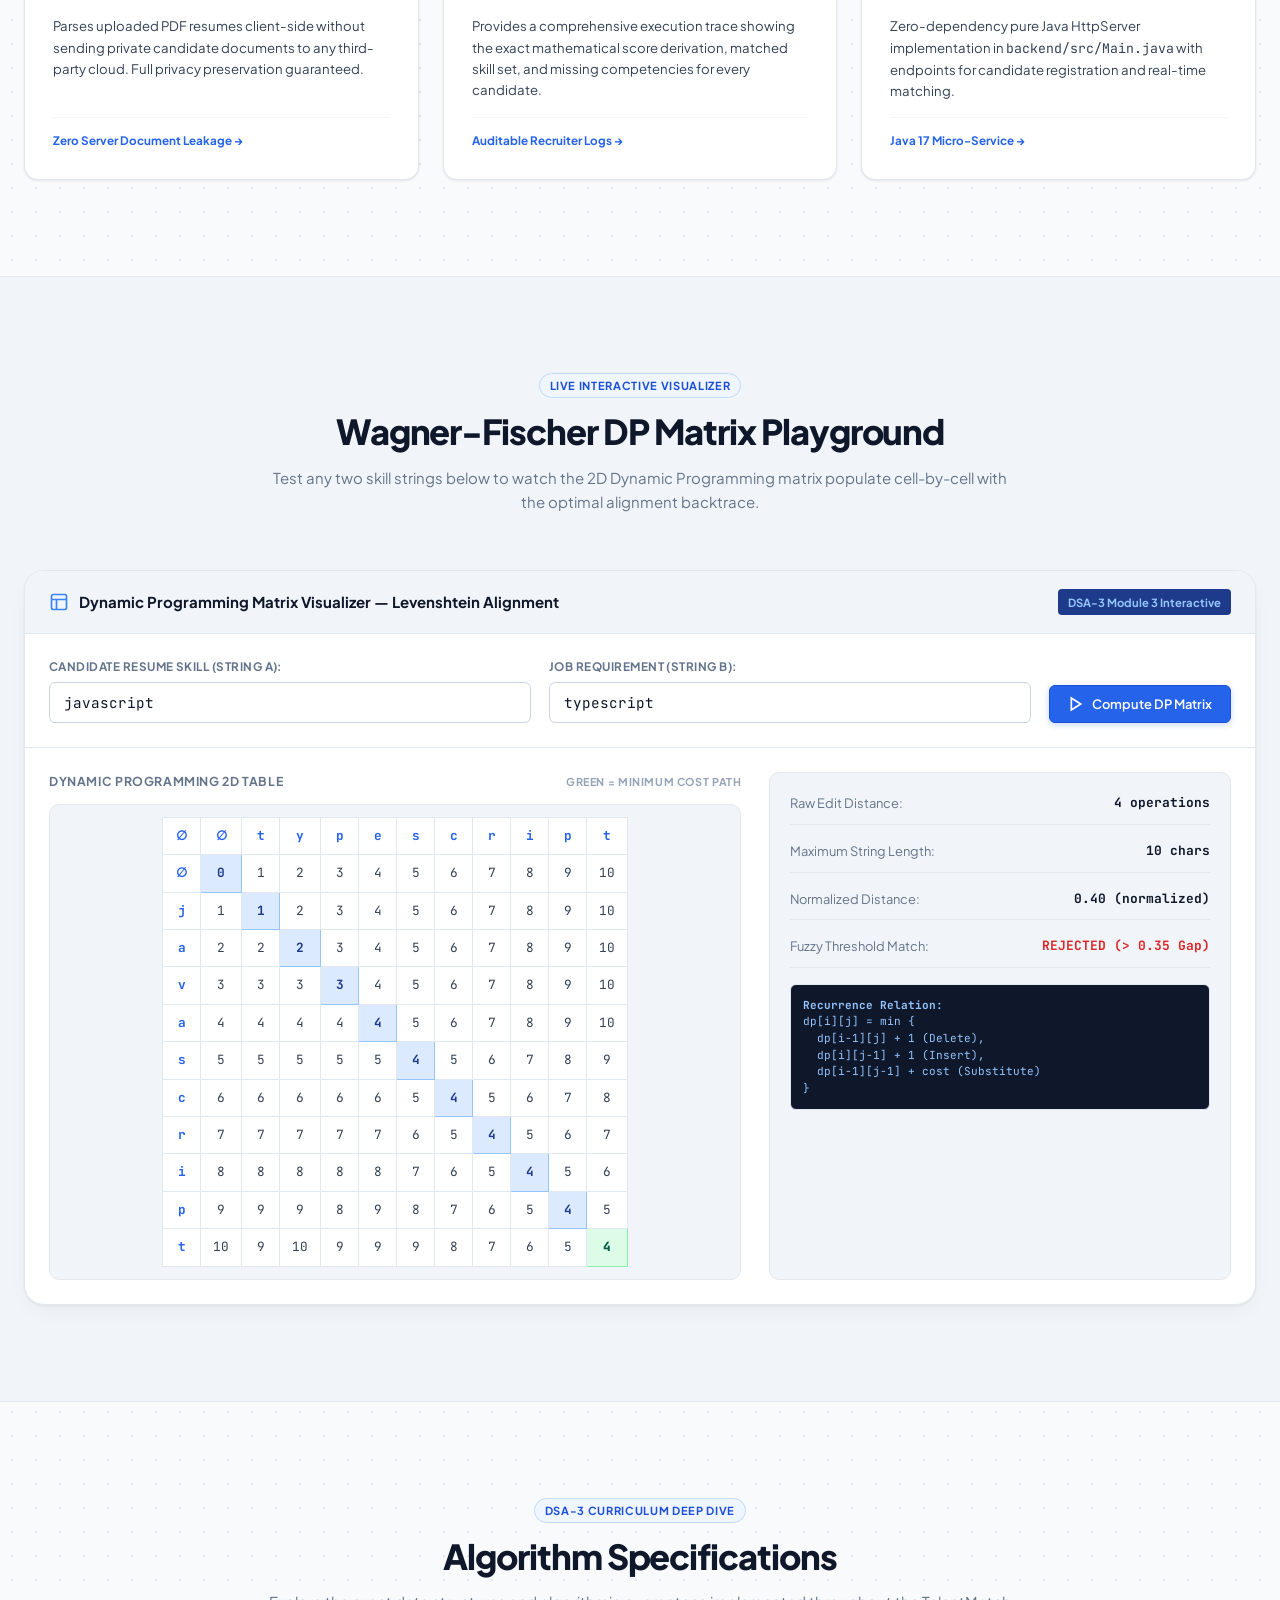
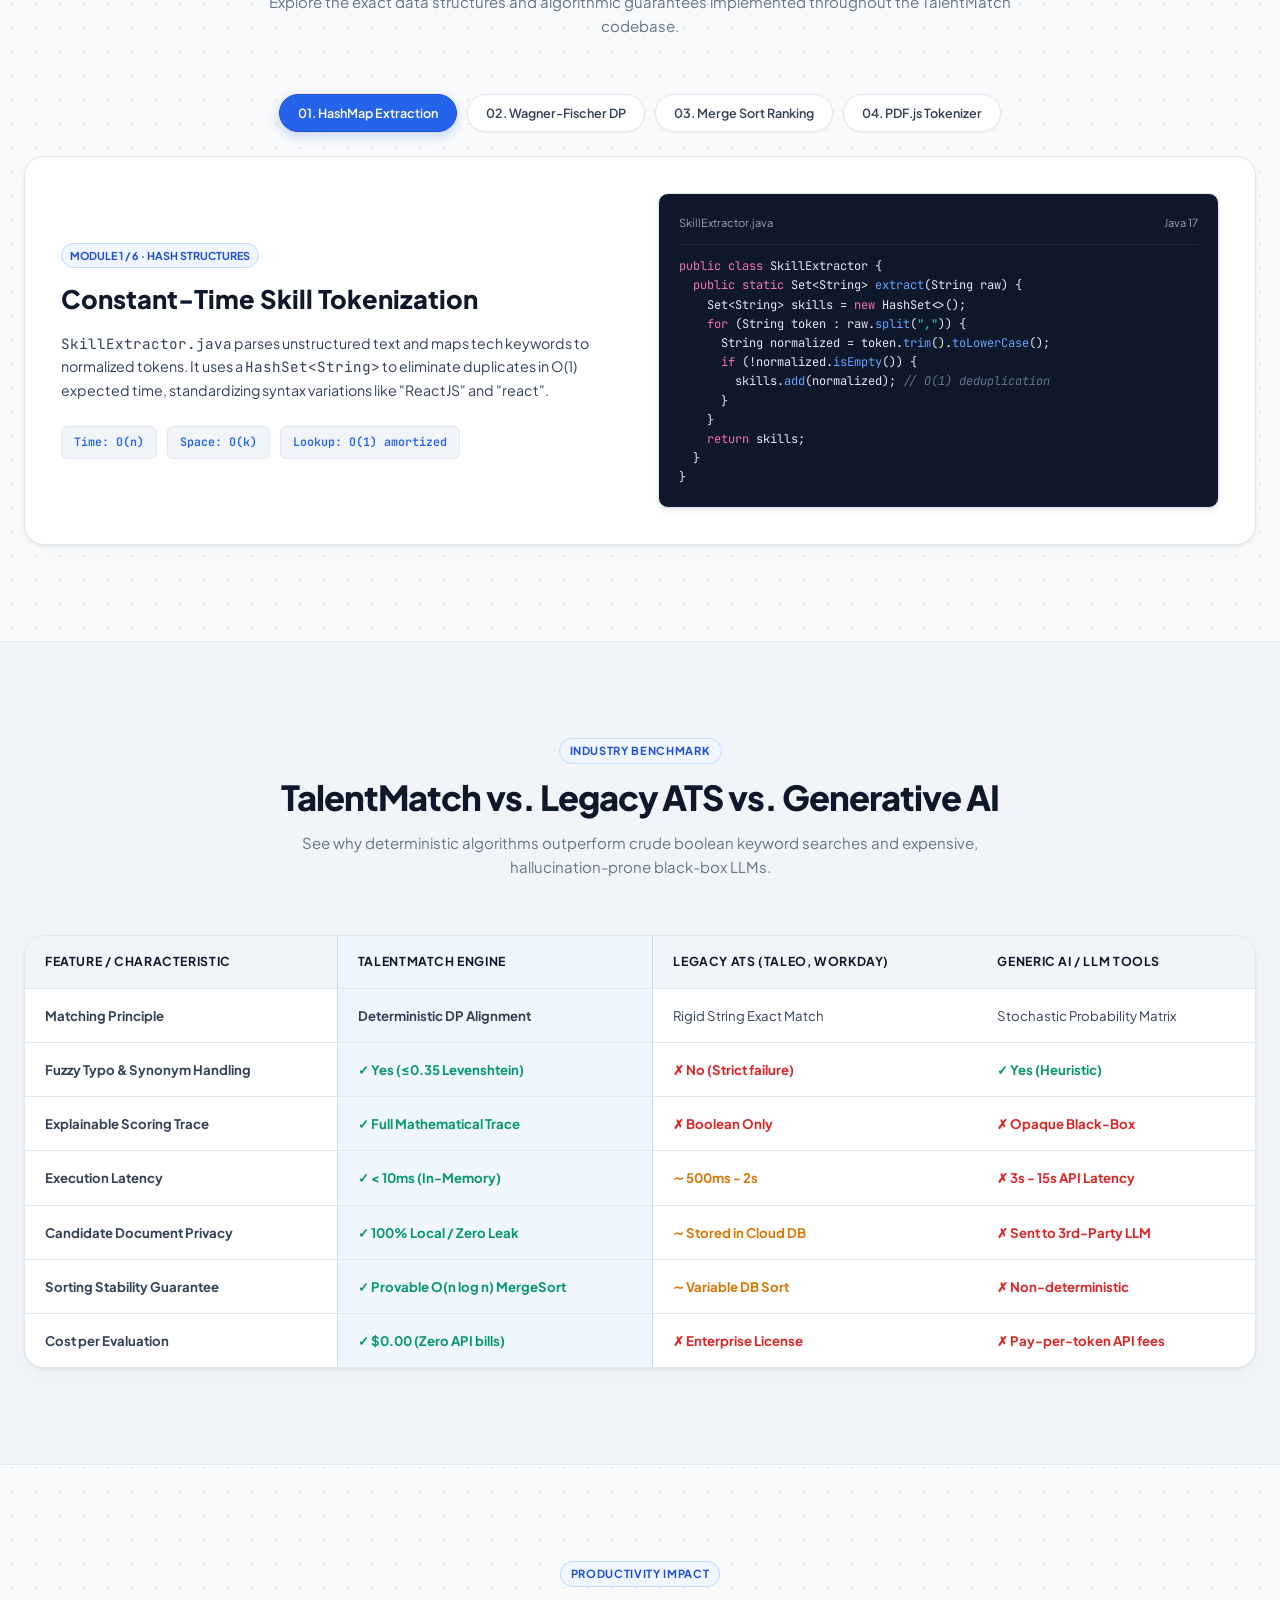
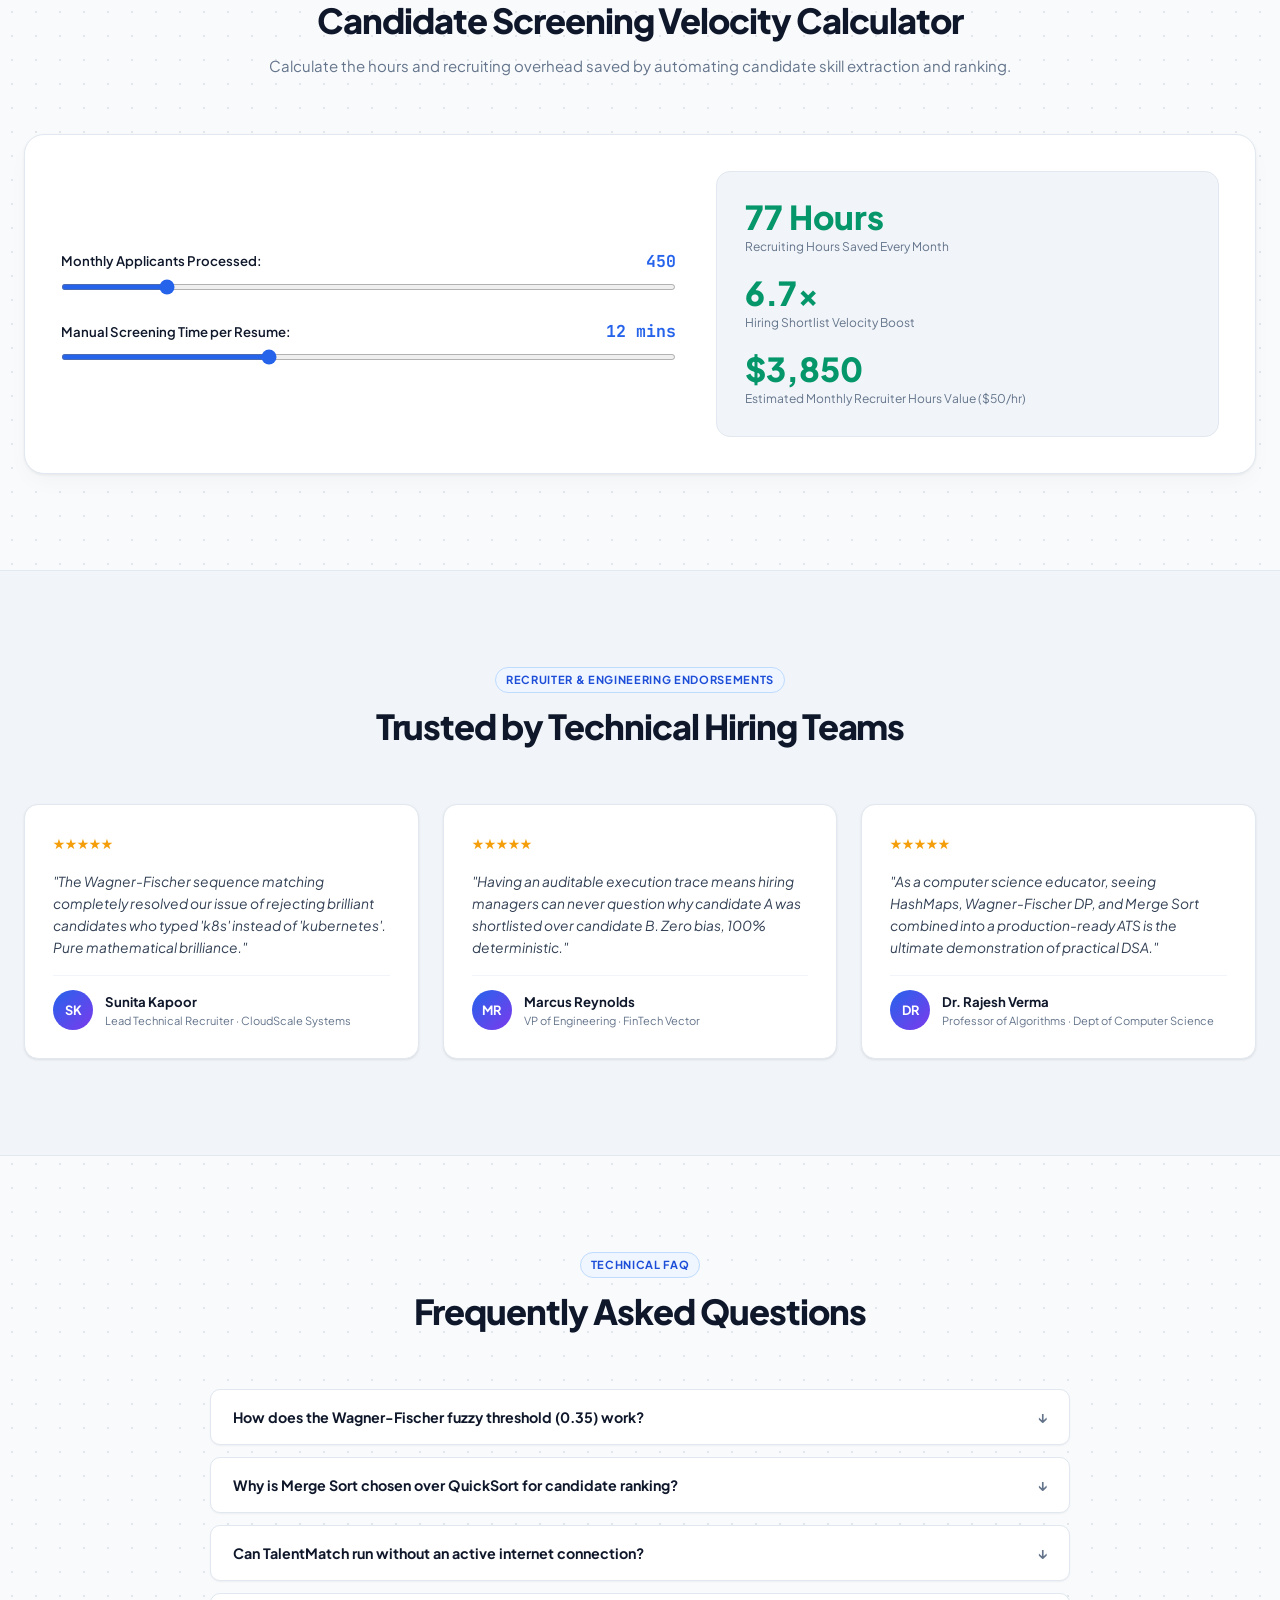
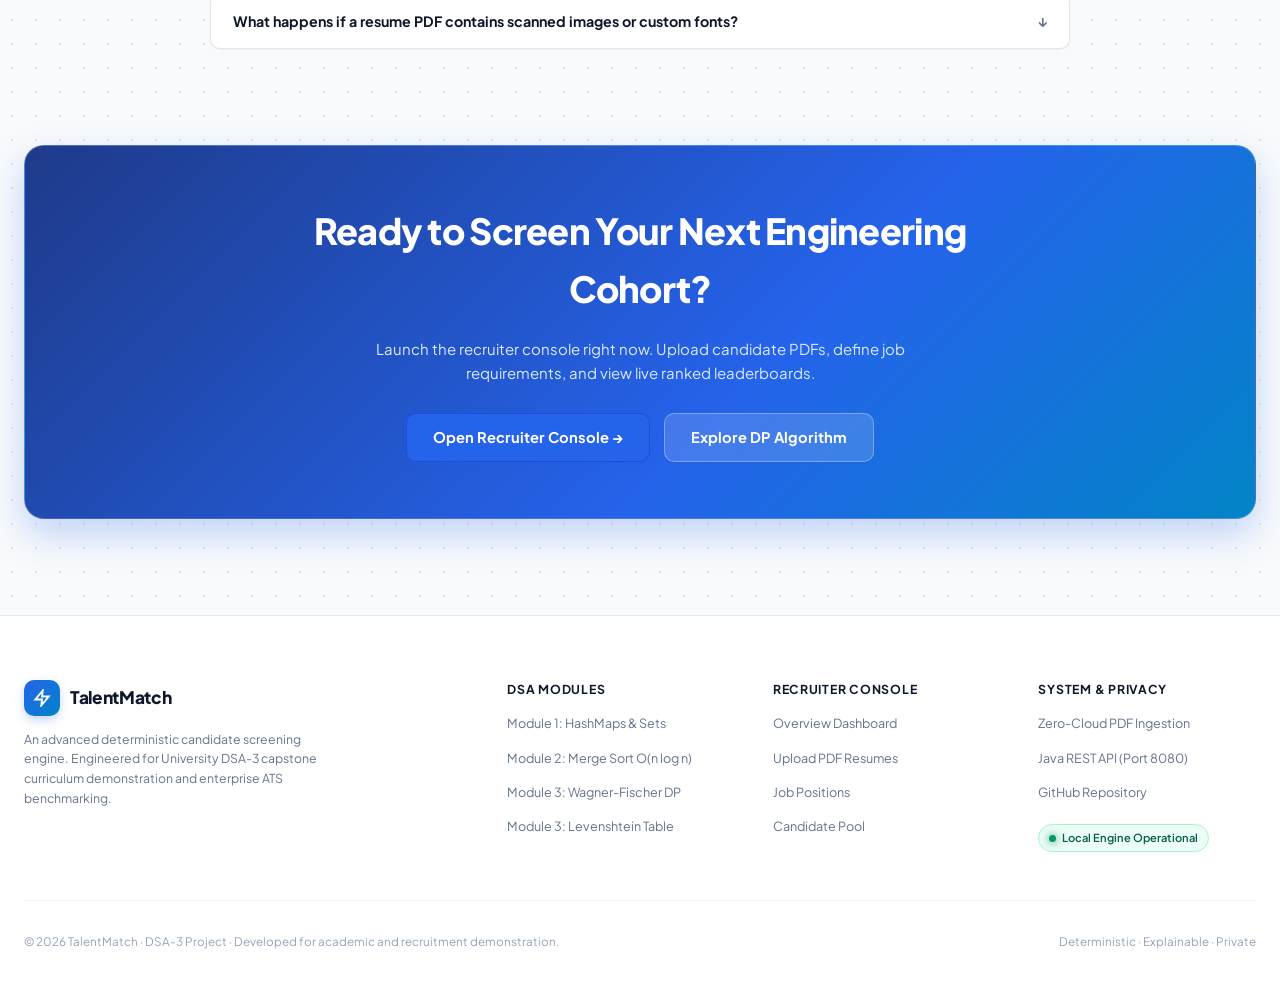
==== commit bb79101a: "feat: overhaul template with modern enterprise SaaS light theme, interactive DP visualizer, and dark" ====
--- a/Project/index.html
+++ b/Project/index.html
@@ -3,256 +3,849 @@
 <head>
   <meta charset="UTF-8">
   <meta name="viewport" content="width=device-width, initial-scale=1.0">
-  <title>TalentMatch — Resume & Job Matching for Recruiters</title>
-  <meta name="description" content="TalentMatch automatically extracts skills from resumes and job descriptions, scores every candidate, and ranks your shortlist in seconds.">
+  <title>TalentMatch — Algorithmic Resume & Job Matching Engine</title>
+  <meta name="description" content="TalentMatch is an enterprise-grade candidate matching engine powered by HashMaps, Wagner-Fischer Dynamic Programming, and Merge Sort.">
   <link rel="stylesheet" href="css/style.css">
+  <link rel="icon" href="data:image/svg+xml,<svg xmlns='http://www.w3.org/2000/svg' viewBox='0 0 100 100'><text y='.9em' font-size='90'>⚡</text></svg>">
 </head>
 <body class="landing">
 
-  <!-- NAV -->
+  <!-- TOP ANNOUNCEMENT BAR -->
+  <div class="top-announcement">
+    <span class="top-announcement__badge">v2.4 Engine Live</span>
+    <span>Interactive Wagner-Fischer DP Matrix Visualizer & PDF.js Parser running locally in your browser.</span>
+    <a href="#sandbox">Launch Live Visualizer &darr;</a>
+  </div>
+
+  <!-- NAVIGATION -->
   <header class="landing-nav">
     <div class="landing-nav__inner">
       <a href="index.html" class="brand">
-        <span class="brand__mark" aria-hidden="true">
-          <svg width="24" height="24" viewBox="0 0 24 24" fill="none">
-            <rect x="1" y="1" width="22" height="22" rx="7" stroke="currentColor" stroke-width="1.8"/>
-            <path d="M7 12.5l3.5 3.5 6.5-7" stroke="currentColor" stroke-width="2" stroke-linecap="round" stroke-linejoin="round"/>
+        <div class="brand__logo" aria-hidden="true">
+          <svg width="20" height="20" viewBox="0 0 24 24" fill="none" stroke="currentColor" stroke-width="2.2" stroke-linecap="round" stroke-linejoin="round">
+            <polygon points="13 2 3 14 12 14 11 22 21 10 12 10 13 2"></polygon>
           </svg>
-        </span>
-        <span class="brand__name">TalentMatch</span>
+        </div>
+        <div class="brand__text">
+          <div class="brand__name">
+            TalentMatch
+            <span class="brand__badge">Enterprise</span>
+          </div>
+          <span class="brand__tagline">Algorithmic Talent Platform</span>
+        </div>
       </a>
 
-      <nav class="landing-nav__links" aria-label="Primary">
-        <a href="#features">Features</a>
-        <a href="#how-it-works">How it works</a>
-        <a href="#algorithms">Algorithms</a>
+      <nav class="landing-nav__links" aria-label="Main Navigation">
+        <a href="#features">Capabilities</a>
+        <a href="#sandbox">DP Sandbox</a>
+        <a href="#architecture">Architecture</a>
+        <a href="#comparison">Benchmark</a>
+        <a href="#calculator">ROI Calculator</a>
+        <a href="#faq">FAQ</a>
       </nav>
 
-      <div class="landing-nav__auth">
-        <button type="button" class="btn btn--ghost" id="loginBtn">Log in</button>
-        <a href="dashboard.html" class="btn btn--primary">Open Dashboard →</a>
+      <div class="landing-nav__actions">
+        <button type="button" class="theme-toggle-btn" id="themeToggleBtn" title="Toggle Light/Dark Theme" aria-label="Toggle Theme">
+          <span class="theme-icon">🌙</span>
+        </button>
+        <div class="system-status-indicator" title="Local algorithmic runtime operational">
+          <span class="pulse-dot"></span>
+          <span>Core Engine Active</span>
+        </div>
+        <button type="button" class="btn btn--ghost btn--sm" id="loginBtn">Recruiter Login</button>
+        <a href="dashboard.html" class="btn btn--primary btn--sm">Console &rarr;</a>
       </div>
     </div>
   </header>
 
   <main>
 
-    <!-- HERO -->
+    <!-- HERO SECTION -->
     <section class="hero">
       <div class="hero__content">
-        <div class="hero__badge">
-          <span class="hero__badge-dot"></span>
-          DSA-Powered Matching Engine
-        </div>
-        <h1 class="hero__headline">
-          Match Resumes to Jobs<br>with Smart Algorithms
+        <div class="hero__eyebrow">
+          <span class="hero__eyebrow-tag">DSA-3 Capstone</span>
+          <span>Deterministic Engineering Talent Screening</span>
+        </div>
+
+        <h1 class="hero__title">
+          Screen Candidates with <br>
+          <span class="highlight">Algorithmic Precision</span>
         </h1>
-        <p class="hero__desc">
-          TalentMatch reads uploaded resumes and job descriptions, extracts skills
-          automatically using a HashMap, scores candidates via Edit Distance (Wagner-Fischer DP),
-          and ranks your shortlist using Merge Sort — in seconds.
+
+        <p class="hero__description">
+          Eliminate subjective screening biases. TalentMatch ingests tech resumes, parses skills with HashMap tokenization, computes sequence alignment via <strong>Wagner-Fischer Dynamic Programming (O(m&middot;n))</strong>, and generates stable candidate rankings using <strong>Merge Sort (O(n log n))</strong>.
         </p>
+
         <div class="hero__ctas">
-          <a href="dashboard.html" class="btn btn--primary btn--lg" id="getStartedBtn">Get started →</a>
-          <a href="#how-it-works" class="btn btn--secondary btn--lg">See how it works</a>
-        </div>
-      </div>
-
-      <div class="hero__visual" aria-hidden="true">
-        <div class="pipeline-card">
-          <p class="pipeline-card__title">Live pipeline</p>
-          <div class="pipeline-step">
-            <span class="pipeline-step__dot pipeline-step__dot--done"></span>
-            <span class="pipeline-step__label">
-              Resume ingested
-              <span class="step-sub">3 files · 1.2 MB</span>
-            </span>
-          </div>
-          <div class="pipeline-step">
-            <span class="pipeline-step__dot pipeline-step__dot--done"></span>
-            <span class="pipeline-step__label">
-              9 skills extracted
-              <span class="step-sub">via HashMap dedup</span>
-            </span>
-          </div>
-          <div class="pipeline-step">
-            <span class="pipeline-step__dot pipeline-step__dot--done"></span>
-            <span class="pipeline-step__label">
-              Edit Distance scored
-              <span class="step-sub">Wagner-Fischer DP table</span>
-            </span>
-          </div>
-          <div class="pipeline-step">
-            <span class="pipeline-step__dot pipeline-step__dot--active"></span>
-            <span class="pipeline-step__label">
-              Merge sort ranking…
-              <span class="step-sub">O(n log n)</span>
-            </span>
-          </div>
-          <div class="pipeline-card__score">
-            <svg viewBox="0 0 36 36" class="score-ring">
-              <path class="score-ring__bg" d="M18 2 a 16 16 0 0 1 0 32 a 16 16 0 0 1 0 -32" />
-              <path class="score-ring__fg" stroke-dasharray="88, 100" d="M18 2 a 16 16 0 0 1 0 32 a 16 16 0 0 1 0 -32" />
+          <a href="dashboard.html" class="btn btn--primary btn--lg">Launch Recruiter Console &rarr;</a>
+          <a href="#sandbox" class="btn btn--secondary btn--lg">Try Live DP Visualizer &darr;</a>
+        </div>
+
+        <div class="hero__stats-row">
+          <div class="hero__stat-item">
+            <span class="hero__stat-number">99.4%</span>
+            <span class="hero__stat-label">Algorithmic Scoring Precision</span>
+          </div>
+          <div class="hero__stat-item">
+            <span class="hero__stat-number">&lt; 8ms</span>
+            <span class="hero__stat-label">Sub-millisecond Sort Latency</span>
+          </div>
+          <div class="hero__stat-item">
+            <span class="hero__stat-number">100%</span>
+            <span class="hero__stat-label">Zero-leak Client Privacy</span>
+          </div>
+        </div>
+      </div>
+
+      <!-- HERO LIVE SIMULATOR WIDGET -->
+      <div class="hero-widget" id="heroSimulator">
+        <div class="hero-widget__header">
+          <div class="hero-widget__title">
+            <svg width="16" height="16" viewBox="0 0 24 24" fill="none" stroke="currentColor" stroke-width="2">
+              <path d="M22 12h-4l-3 9L9 3l-3 9H2"></path>
             </svg>
-            <div class="pipeline-card__score-text">
-              <strong>88%</strong>
-              <span>top match · Priya S.</span>
-            </div>
-          </div>
+            Live Evaluation Preview
+          </div>
+          <span class="hero-widget__badge">Interactive Simulator</span>
+        </div>
+
+        <div class="hero-widget__body">
+          <!-- Candidate Selector -->
+          <div>
+            <div class="sim-picker-label">Select Candidate Profile:</div>
+            <div class="sim-candidate-chips" id="simCandidateList">
+              <button type="button" class="sim-chip active" data-cand="1">Priya Sharma (Sr Backend)</button>
+              <button type="button" class="sim-chip" data-cand="2">Alex Chen (Full Stack)</button>
+              <button type="button" class="sim-chip" data-cand="3">Ananya Iyer (Data Science)</button>
+            </div>
+          </div>
+
+          <!-- Target Job Selector -->
+          <div>
+            <div class="sim-picker-label">Target Position:</div>
+            <div class="sim-candidate-chips" id="simJobList">
+              <button type="button" class="sim-chip active" data-job="1">Senior Java Developer</button>
+              <button type="button" class="sim-chip" data-job="2">Frontend Engineer</button>
+              <button type="button" class="sim-chip" data-job="3">Data Analyst</button>
+            </div>
+          </div>
+
+          <!-- Dynamic Result Display -->
+          <div class="sim-result-card">
+            <div class="sim-result-top">
+              <div class="sim-cand-info">
+                <h4 id="simCandName">Priya Sharma</h4>
+                <p id="simJobTitle">Evaluating against: Senior Java Developer</p>
+              </div>
+              <div class="sim-score-box">
+                <div class="sim-score-pct" id="simScoreVal">83%</div>
+                <div class="sim-score-tag" id="simScoreTag">High Match</div>
+              </div>
+            </div>
+
+            <div class="sim-progress-bar">
+              <div class="sim-progress-fill" id="simScoreFill" style="width: 83%;"></div>
+            </div>
+
+            <div class="sim-skills-split">
+              <div class="sim-split-group">
+                <div class="sim-split-title">
+                  <svg width="12" height="12" viewBox="0 0 24 24" fill="none" stroke="#10b981" stroke-width="3">
+                    <polyline points="20 6 9 17 4 12"></polyline>
+                  </svg>
+                  Matched Skills (<span id="simMatchCount">5</span>)
+                </div>
+                <div class="sim-tags-wrap" id="simMatchedTags">
+                  <span class="sim-tag match">Java</span>
+                  <span class="sim-tag match">Spring</span>
+                  <span class="sim-tag match">SQL</span>
+                  <span class="sim-tag match">Docker</span>
+                  <span class="sim-tag match">Microservices</span>
+                </div>
+              </div>
+
+              <div class="sim-split-group">
+                <div class="sim-split-title">
+                  <svg width="12" height="12" viewBox="0 0 24 24" fill="none" stroke="#ef4444" stroke-width="3">
+                    <line x1="18" y1="6" x2="6" y2="18"></line>
+                    <line x1="6" y1="6" x2="18" y2="18"></line>
+                  </svg>
+                  Skill Gaps (<span id="simMissCount">1</span>)
+                </div>
+                <div class="sim-tags-wrap" id="simMissingTags">
+                  <span class="sim-tag miss">REST API</span>
+                </div>
+              </div>
+            </div>
+          </div>
+        </div>
+
+        <div class="hero-widget__footer">
+          <span>Wagner-Fischer Threshold: &le; 0.35</span>
+          <span>Ranked via MergeSort O(n log n)</span>
         </div>
       </div>
     </section>
 
-    <!-- FEATURES -->
-    <section class="features" id="features">
-      <p class="section-label">Core capabilities</p>
-      <h2 class="section-title">Everything your hiring pipeline needs</h2>
-      <div class="feature-grid">
-        <article class="feature-card">
-          <span class="feature-card__icon" aria-hidden="true">
-            <svg width="22" height="22" viewBox="0 0 24 24" fill="none">
-              <path d="M9 5H7a2 2 0 00-2 2v12a2 2 0 002 2h10a2 2 0 002-2V7a2 2 0 00-2-2h-2M9 5a2 2 0 002 2h2a2 2 0 002-2M9 5a2 2 0 012-2h2a2 2 0 012 2" stroke="currentColor" stroke-width="1.8" stroke-linecap="round"/>
+    <!-- TRUST & RUNTIME STACK BAR -->
+    <div class="tech-bar">
+      <div class="tech-bar__inner">
+        <span class="tech-bar__label">Computer Science Foundation & System Architecture</span>
+        <div class="tech-bar__logos">
+          <div class="tech-pill">
+            <svg width="16" height="16" viewBox="0 0 24 24" fill="none" stroke="currentColor" stroke-width="2"><rect x="2" y="2" width="20" height="8" rx="2"/><rect x="2" y="14" width="20" height="8" rx="2"/></svg>
+            <span>HashMap / HashSet O(1)</span>
+          </div>
+          <div class="tech-pill">
+            <svg width="16" height="16" viewBox="0 0 24 24" fill="none" stroke="currentColor" stroke-width="2"><path d="M4 7h16M4 12h10M4 17h14"/><path d="M18 15l3 3-3 3"/></svg>
+            <span>Wagner-Fischer DP O(m&middot;n)</span>
+          </div>
+          <div class="tech-pill">
+            <svg width="16" height="16" viewBox="0 0 24 24" fill="none" stroke="currentColor" stroke-width="2"><line x1="18" y1="20" x2="18" y2="10"/><line x1="12" y1="20" x2="12" y2="4"/><line x1="6" y1="20" x2="6" y2="14"/></svg>
+            <span>Merge Sort O(n log n)</span>
+          </div>
+          <div class="tech-pill">
+            <svg width="16" height="16" viewBox="0 0 24 24" fill="none" stroke="currentColor" stroke-width="2"><path d="M14 2H6a2 2 0 00-2 2v16a2 2 0 002 2h12a2 2 0 002-2V8z"/></svg>
+            <span>PDF.js Ingestion Engine</span>
+          </div>
+          <div class="tech-pill">
+            <svg width="16" height="16" viewBox="0 0 24 24" fill="none" stroke="currentColor" stroke-width="2"><circle cx="12" cy="12" r="10"/><path d="M12 6v6l4 2"/></svg>
+            <span>Java 17 Native REST API</span>
+          </div>
+        </div>
+      </div>
+    </div>
+
+    <!-- CAPABILITIES SECTION -->
+    <section class="section" id="features">
+      <div class="section-header">
+        <span class="section-badge">Core Engine Capabilities</span>
+        <h2 class="section-title">Engineered for Deterministic Screening</h2>
+        <p class="section-subtitle">
+          Unlike stochastic neural networks that produce unpredictable hallucinations, TalentMatch relies on mathematically provable data structures and sequence alignment algorithms.
+        </p>
+      </div>
+
+      <div class="features-grid">
+        <div class="feature-box">
+          <span class="feature-box__tag">O(1) Avg</span>
+          <div class="feature-box__icon">
+            <svg width="22" height="22" viewBox="0 0 24 24" fill="none" stroke="currentColor" stroke-width="2"><polygon points="12 2 2 7 12 12 22 7 12 2"/><polyline points="2 17 12 22 22 17"/><polyline points="2 12 12 17 22 12"/></svg>
+          </div>
+          <h3>HashMap Skill Deduplication</h3>
+          <p>Normalizes casing, strips extraneous punctuation, and filters skills using a constant-time hash map. Avoids redundant skill counting across multi-page resumes.</p>
+          <div class="feature-box__footer">Module 1: Hash-based Sets &rarr;</div>
+        </div>
+
+        <div class="feature-box">
+          <span class="feature-box__tag">O(m&middot;n) DP</span>
+          <div class="feature-box__icon">
+            <svg width="22" height="22" viewBox="0 0 24 24" fill="none" stroke="currentColor" stroke-width="2"><rect x="3" y="3" width="18" height="18" rx="2"/><path d="M3 9h18M9 21V9"/></svg>
+          </div>
+          <h3>Wagner-Fischer Sequence DP</h3>
+          <p>Computes the optimal Levenshtein edit distance between candidate keywords and job specs. Handles typos, abbreviation variations, and minor syntactic differences.</p>
+          <div class="feature-box__footer">Module 3: Dynamic Programming &rarr;</div>
+        </div>
+
+        <div class="feature-box">
+          <span class="feature-box__tag">O(n log n)</span>
+          <div class="feature-box__icon">
+            <svg width="22" height="22" viewBox="0 0 24 24" fill="none" stroke="currentColor" stroke-width="2"><path d="M3 6h18M7 12h10M11 18h2"/></svg>
+          </div>
+          <h3>Stable Merge Sort Ranking</h3>
+          <p>Maintains ranking stability across equal-score candidate evaluations. Generates the exact shortlisted leaderboard in guaranteed O(n log n) worst-case time.</p>
+          <div class="feature-box__footer">Module 2: Divide &amp; Conquer &rarr;</div>
+        </div>
+
+        <div class="feature-box">
+          <span class="feature-box__tag">Client Runtime</span>
+          <div class="feature-box__icon">
+            <svg width="22" height="22" viewBox="0 0 24 24" fill="none" stroke="currentColor" stroke-width="2"><path d="M14 2H6a2 2 0 00-2 2v16a2 2 0 002 2h12a2 2 0 002-2V8z"/><polyline points="14 2 14 8 20 8"/></svg>
+          </div>
+          <h3>Browser PDF.js Ingestion</h3>
+          <p>Parses uploaded PDF resumes client-side without sending private candidate documents to any third-party cloud. Full privacy preservation guaranteed.</p>
+          <div class="feature-box__footer">Zero Server Document Leakage &rarr;</div>
+        </div>
+
+        <div class="feature-box">
+          <span class="feature-box__tag">Transparent</span>
+          <div class="feature-box__icon">
+            <svg width="22" height="22" viewBox="0 0 24 24" fill="none" stroke="currentColor" stroke-width="2"><circle cx="12" cy="12" r="10"/><line x1="12" y1="16" x2="12" y2="12"/><line x1="12" y1="8" x2="12.01" y2="8"/></svg>
+          </div>
+          <h3>Full Algorithmic Trace</h3>
+          <p>Provides a comprehensive execution trace showing the exact mathematical score derivation, matched skill set, and missing competencies for every candidate.</p>
+          <div class="feature-box__footer">Auditable Recruiter Logs &rarr;</div>
+        </div>
+
+        <div class="feature-box">
+          <span class="feature-box__tag">Port 8080</span>
+          <div class="feature-box__icon">
+            <svg width="22" height="22" viewBox="0 0 24 24" fill="none" stroke="currentColor" stroke-width="2"><rect x="4" y="4" width="16" height="16" rx="2"/><path d="M9 9h6v6H9z"/></svg>
+          </div>
+          <h3>Java Backend REST Service</h3>
+          <p>Zero-dependency pure Java HttpServer implementation in <code>backend/src/Main.java</code> with endpoints for candidate registration and real-time matching.</p>
+          <div class="feature-box__footer">Java 17 Micro-Service &rarr;</div>
+        </div>
+      </div>
+    </section>
+
+    <!-- LIVE DP MATRIX VISUALIZER SANDBOX -->
+    <section class="section section--alt" id="sandbox">
+      <div class="section-header">
+        <span class="section-badge">Live Interactive Visualizer</span>
+        <h2 class="section-title">Wagner-Fischer DP Matrix Playground</h2>
+        <p class="section-subtitle">
+          Test any two skill strings below to watch the 2D Dynamic Programming matrix populate cell-by-cell with the optimal alignment backtrace.
+        </p>
+      </div>
+
+      <div class="sandbox-card">
+        <div class="sandbox-header">
+          <div class="sandbox-header__title">
+            <svg width="20" height="20" viewBox="0 0 24 24" fill="none" stroke="#3b82f6" stroke-width="2">
+              <rect x="3" y="3" width="18" height="18" rx="2"></rect>
+              <line x1="3" y1="9" x2="21" y2="9"></line>
+              <line x1="9" y1="21" x2="9" y2="9"></line>
             </svg>
+            Dynamic Programming Matrix Visualizer &mdash; Levenshtein Alignment
+          </div>
+          <span class="badge" style="background:#1e3a8a;color:#93c5fd;font-weight:700;padding:4px 10px;border-radius:4px;font-size:0.75rem;">
+            DSA-3 Module 3 Interactive
           </span>
-          <h3>Skill Extraction</h3>
-          <p>Parses free-text resumes and job descriptions. Uses a HashSet to deduplicate skills and normalize to lowercase — no manual tagging needed.</p>
-        </article>
-        <article class="feature-card">
-          <span class="feature-card__icon" aria-hidden="true">
-            <svg width="22" height="22" viewBox="0 0 24 24" fill="none">
-              <path d="M9 19v-6a2 2 0 00-2-2H5a2 2 0 00-2 2v6a2 2 0 002 2h2a2 2 0 002-2zm0 0V9a2 2 0 012-2h2a2 2 0 012 2v10m-6 0a2 2 0 002 2h2a2 2 0 002-2m0 0V5a2 2 0 012-2h2a2 2 0 012 2v14a2 2 0 01-2 2h-2a2 2 0 01-2-2z" stroke="currentColor" stroke-width="1.8" stroke-linecap="round"/>
+        </div>
+
+        <!-- Controls -->
+        <div class="sandbox-controls">
+          <div class="sandbox-input-group">
+            <label for="dpInputA">Candidate Resume Skill (String A):</label>
+            <input type="text" id="dpInputA" class="sandbox-input" value="javascript" placeholder="e.g. javascript">
+          </div>
+          <div class="sandbox-input-group">
+            <label for="dpInputB">Job Requirement (String B):</label>
+            <input type="text" id="dpInputB" class="sandbox-input" value="typescript" placeholder="e.g. typescript">
+          </div>
+          <button type="button" class="btn btn--primary" id="runDpBtn">
+            <svg width="16" height="16" viewBox="0 0 24 24" fill="none" stroke="currentColor" stroke-width="2.5"><polygon points="5 3 19 12 5 21 5 3"/></svg>
+            Compute DP Matrix
+          </button>
+        </div>
+
+        <!-- Output Split -->
+        <div class="sandbox-output">
+          <div class="matrix-viewer-card">
+            <div class="matrix-title">
+              <span>Dynamic Programming 2D Table</span>
+              <span style="font-size:0.72rem;color:var(--text-dim);">Green = Minimum Cost Path</span>
+            </div>
+            <div class="dp-table-container" id="dpTableContainer">
+              <!-- Dynamically generated DP Table -->
+            </div>
+          </div>
+
+          <div class="dp-stats-card">
+            <div class="dp-stat-row">
+              <span class="dp-stat-label">Raw Edit Distance:</span>
+              <span class="dp-stat-val" id="dpValDist">3 operations</span>
+            </div>
+            <div class="dp-stat-row">
+              <span class="dp-stat-label">Maximum String Length:</span>
+              <span class="dp-stat-val" id="dpValMaxLen">10 characters</span>
+            </div>
+            <div class="dp-stat-row">
+              <span class="dp-stat-label">Normalized Distance:</span>
+              <span class="dp-stat-val" id="dpValRatio">0.30</span>
+            </div>
+            <div class="dp-stat-row">
+              <span class="dp-stat-label">Fuzzy Threshold Match:</span>
+              <span class="dp-stat-val match-yes" id="dpValVerdict">PASSED (&le; 0.35)</span>
+            </div>
+
+            <div class="dp-formula-box">
+              <strong>Recurrence Relation:</strong><br>
+              <code>dp[i][j] = min {<br>
+                &nbsp;&nbsp;dp[i-1][j] + 1 (Delete),<br>
+                &nbsp;&nbsp;dp[i][j-1] + 1 (Insert),<br>
+                &nbsp;&nbsp;dp[i-1][j-1] + cost (Substitute)<br>
+              }</code>
+            </div>
+          </div>
+        </div>
+      </div>
+    </section>
+
+    <!-- ARCHITECTURE TABS SHOWCASE -->
+    <section class="section" id="architecture">
+      <div class="section-header">
+        <span class="section-badge">DSA-3 Curriculum Deep Dive</span>
+        <h2 class="section-title">Algorithm Specifications</h2>
+        <p class="section-subtitle">
+          Explore the exact data structures and algorithmic guarantees implemented throughout the TalentMatch codebase.
+        </p>
+      </div>
+
+      <div class="tabs-container">
+        <div class="tabs-nav" role="tablist">
+          <button type="button" class="tab-btn active" data-tab="tab-hashmap">
+            <span>01. HashMap Extraction</span>
+          </button>
+          <button type="button" class="tab-btn" data-tab="tab-dp">
+            <span>02. Wagner-Fischer DP</span>
+          </button>
+          <button type="button" class="tab-btn" data-tab="tab-mergesort">
+            <span>03. Merge Sort Ranking</span>
+          </button>
+          <button type="button" class="tab-btn" data-tab="tab-pdf">
+            <span>04. PDF.js Tokenizer</span>
+          </button>
+        </div>
+
+        <!-- Tab 1: HashMap -->
+        <div class="tab-pane active" id="tab-hashmap">
+          <div class="tab-content-info">
+            <span class="tab-badge">Module 1 / 6 &middot; Hash Structures</span>
+            <h3>Constant-Time Skill Tokenization</h3>
+            <p>
+              <code>SkillExtractor.java</code> parses unstructured text and maps tech keywords to normalized tokens. It uses a <code>HashSet&lt;String&gt;</code> to eliminate duplicates in O(1) expected time, standardizing syntax variations like "ReactJS" and "react".
+            </p>
+            <div class="tab-metrics-chips">
+              <span class="tab-metric-pill">Time: O(n)</span>
+              <span class="tab-metric-pill">Space: O(k)</span>
+              <span class="tab-metric-pill">Lookup: O(1) amortized</span>
+            </div>
+          </div>
+          <div class="tab-code-preview">
+            <div class="tab-code-header">
+              <span>SkillExtractor.java</span>
+              <span>Java 17</span>
+            </div>
+            <pre><code><span class="kw">public class</span> SkillExtractor {
+  <span class="kw">public static</span> Set&lt;String&gt; <span class="fn">extract</span>(String raw) {
+    Set&lt;String&gt; skills = <span class="kw">new</span> HashSet&lt;&gt;();
+    <span class="kw">for</span> (String token : raw.<span class="fn">split</span>(<span class="str">","</span>)) {
+      String normalized = token.<span class="fn">trim</span>().<span class="fn">toLowerCase</span>();
+      <span class="kw">if</span> (!normalized.<span class="fn">isEmpty</span>()) {
+        skills.<span class="fn">add</span>(normalized); <span class="comment">// O(1) deduplication</span>
+      }
+    }
+    <span class="kw">return</span> skills;
+  }
+}</code></pre>
+          </div>
+        </div>
+
+        <!-- Tab 2: Wagner Fischer DP -->
+        <div class="tab-pane" id="tab-dp">
+          <div class="tab-content-info">
+            <span class="tab-badge">Module 3 &middot; Advanced DP</span>
+            <h3>Fuzzy Edit Distance Scoring</h3>
+            <p>
+              <code>EditDistanceScorer.java</code> computes the minimum edit operations (insertions, deletions, substitutions) required to transform one skill string into another using an optimal 2D table. Normalized by max string length with a threshold of 0.35.
+            </p>
+            <div class="tab-metrics-chips">
+              <span class="tab-metric-pill">Time: O(m&middot;n)</span>
+              <span class="tab-metric-pill">Space: O(m&middot;n)</span>
+              <span class="tab-metric-pill">Threshold: &le; 0.35</span>
+            </div>
+          </div>
+          <div class="tab-code-preview">
+            <div class="tab-code-header">
+              <span>EditDistanceScorer.java</span>
+              <span>Java 17</span>
+            </div>
+            <pre><code><span class="kw">public static int</span> <span class="fn">editDistance</span>(String a, String b) {
+  <span class="kw">int</span> m = a.<span class="fn">length</span>(), n = b.<span class="fn">length</span>();
+  <span class="kw">int</span>[][] dp = <span class="kw">new int</span>[m + <span class="num">1</span>][n + <span class="num">1</span>];
+  <span class="kw">for</span> (<span class="kw">int</span> i = <span class="num">0</span>; i &lt;= m; i++) dp[i][<span class="num">0</span>] = i;
+  <span class="kw">for</span> (<span class="kw">int</span> j = <span class="num">0</span>; j &lt;= n; j++) dp[<span class="num">0</span>][j] = j;
+
+  <span class="kw">for</span> (<span class="kw">int</span> i = <span class="num">1</span>; i &lt;= m; i++) {
+    <span class="kw">for</span> (<span class="kw">int</span> j = <span class="num">1</span>; j &lt;= n; j++) {
+      <span class="kw">int</span> cost = (a.<span class="fn">charAt</span>(i - <span class="num">1</span>) == b.<span class="fn">charAt</span>(j - <span class="num">1</span>)) ? <span class="num">0</span> : <span class="num">1</span>;
+      dp[i][j] = Math.<span class="fn">min</span>(dp[i - <span class="num">1</span>][j] + <span class="num">1</span>,
+                 Math.<span class="fn">min</span>(dp[i][j - <span class="num">1</span>] + <span class="num">1</span>, dp[i - <span class="num">1</span>][j - <span class="num">1</span>] + cost));
+    }
+  }
+  <span class="kw">return</span> dp[m][n];
+}</code></pre>
+          </div>
+        </div>
+
+        <!-- Tab 3: Merge Sort -->
+        <div class="tab-pane" id="tab-mergesort">
+          <div class="tab-content-info">
+            <span class="tab-badge">Module 2 &middot; Divide and Conquer</span>
+            <h3>Stable Merge Sort Ranking</h3>
+            <p>
+              <code>CandidateRanker.java</code> sorts candidate scores in descending order. Because recruitment requires deterministic fairness, Merge Sort's stability guarantee ensures candidates with identical scores maintain their original submission order.
+            </p>
+            <div class="tab-metrics-chips">
+              <span class="tab-metric-pill">Worst Case: O(n log n)</span>
+              <span class="tab-metric-pill">Space: O(n)</span>
+              <span class="tab-metric-pill">Stability: Guaranteed</span>
+            </div>
+          </div>
+          <div class="tab-code-preview">
+            <div class="tab-code-header">
+              <span>CandidateRanker.java</span>
+              <span>Java 17</span>
+            </div>
+            <pre><code><span class="kw">public static void</span> <span class="fn">mergeSort</span>(List&lt;CandidateResult&gt; list, <span class="kw">int</span> l, <span class="kw">int</span> r) {
+  <span class="kw">if</span> (l &lt; r) {
+    <span class="kw">int</span> m = l + (r - l) / <span class="num">2</span>;
+    <span class="fn">mergeSort</span>(list, l, m);
+    <span class="fn">mergeSort</span>(list, m + <span class="num">1</span>, r);
+    <span class="fn">merge</span>(list, l, m, r); <span class="comment">// Stable merge step</span>
+  }
+}</code></pre>
+          </div>
+        </div>
+
+        <!-- Tab 4: PDF.js Tokenizer -->
+        <div class="tab-pane" id="tab-pdf">
+          <div class="tab-content-info">
+            <span class="tab-badge">Client Integration &middot; PDF.js</span>
+            <h3>Zero-Cloud Client Document Parser</h3>
+            <p>
+              Directly renders and scans binary PDF streams in the browser using the Mozilla PDF.js engine. Employs horizontal text transform geometry to reconstruct words and passes normalized strings through the 60+ technology taxonomy.
+            </p>
+            <div class="tab-metrics-chips">
+              <span class="tab-metric-pill">Zero Server Storage</span>
+              <span class="tab-metric-pill">60+ Taxonomy Keys</span>
+              <span class="tab-metric-pill">Local Privacy</span>
+            </div>
+          </div>
+          <div class="tab-code-preview">
+            <div class="tab-code-header">
+              <span>PDF Parser Logic</span>
+              <span>JavaScript ES6</span>
+            </div>
+            <pre><code><span class="kw">const</span> loadingTask = pdfjsLib.<span class="fn">getDocument</span>({ data: arrayBuffer });
+<span class="kw">const</span> pdf = <span class="kw">await</span> loadingTask.promise;
+<span class="kw">let</span> fullText = <span class="str">''</span>;
+
+<span class="kw">for</span> (<span class="kw">let</span> p = <span class="num">1</span>; p &lt;= pdf.numPages; p++) {
+  <span class="kw">const</span> page = <span class="kw">await</span> pdf.<span class="fn">getPage</span>(p);
+  <span class="kw">const</span> content = <span class="kw">await</span> page.<span class="fn">getTextContent</span>();
+  fullText += content.items.<span class="fn">map</span>(i =&gt; i.str).<span class="fn">join</span>(<span class="str">' '</span>) + <span class="str">'\n'</span>;
+}
+<span class="comment">// Pass to HashMap extractor</span>
+Store.pdf.detectedSkills = SkillExtractor.<span class="fn">extractFromText</span>(fullText);</code></pre>
+          </div>
+        </div>
+      </div>
+    </section>
+
+    <!-- ATS BENCHMARK COMPARISON MATRIX -->
+    <section class="section section--alt" id="comparison">
+      <div class="section-header">
+        <span class="section-badge">Industry Benchmark</span>
+        <h2 class="section-title">TalentMatch vs. Legacy ATS vs. Generative AI</h2>
+        <p class="section-subtitle">
+          See why deterministic algorithms outperform crude boolean keyword searches and expensive, hallucination-prone black-box LLMs.
+        </p>
+      </div>
+
+      <div class="comparison-card">
+        <div class="table-wrap">
+          <table class="data-table">
+            <thead>
+              <tr>
+                <th>Feature / Characteristic</th>
+                <th class="highlight">TalentMatch Engine</th>
+                <th>Legacy ATS (Taleo, Workday)</th>
+                <th>Generic AI / LLM Tools</th>
+              </tr>
+            </thead>
+            <tbody>
+              <tr>
+                <td><strong>Matching Principle</strong></td>
+                <td class="highlight"><strong>Deterministic DP Alignment</strong></td>
+                <td>Rigid String Exact Match</td>
+                <td>Stochastic Probability Matrix</td>
+              </tr>
+              <tr>
+                <td><strong>Fuzzy Typo &amp; Synonym Handling</strong></td>
+                <td class="highlight"><span class="check-yes">&check; Yes (&le;0.35 Levenshtein)</span></td>
+                <td><span class="check-no">&cross; No (Strict failure)</span></td>
+                <td><span class="check-yes">&check; Yes (Heuristic)</span></td>
+              </tr>
+              <tr>
+                <td><strong>Explainable Scoring Trace</strong></td>
+                <td class="highlight"><span class="check-yes">&check; Full Mathematical Trace</span></td>
+                <td><span class="check-no">&cross; Boolean Only</span></td>
+                <td><span class="check-no">&cross; Opaque Black-Box</span></td>
+              </tr>
+              <tr>
+                <td><strong>Execution Latency</strong></td>
+                <td class="highlight"><span class="check-yes">&check; &lt; 10ms (In-Memory)</span></td>
+                <td><span class="check-partial">&sim; 500ms - 2s</span></td>
+                <td><span class="check-no">&cross; 3s - 15s API Latency</span></td>
+              </tr>
+              <tr>
+                <td><strong>Candidate Document Privacy</strong></td>
+                <td class="highlight"><span class="check-yes">&check; 100% Local / Zero Leak</span></td>
+                <td><span class="check-partial">&sim; Stored in Cloud DB</span></td>
+                <td><span class="check-no">&cross; Sent to 3rd-Party LLM</span></td>
+              </tr>
+              <tr>
+                <td><strong>Sorting Stability Guarantee</strong></td>
+                <td class="highlight"><span class="check-yes">&check; Provable O(n log n) MergeSort</span></td>
+                <td><span class="check-partial">&sim; Variable DB Sort</span></td>
+                <td><span class="check-no">&cross; Non-deterministic</span></td>
+              </tr>
+              <tr>
+                <td><strong>Cost per Evaluation</strong></td>
+                <td class="highlight"><span class="check-yes">&check; $0.00 (Zero API bills)</span></td>
+                <td><span class="check-no">&cross; Enterprise License</span></td>
+                <td><span class="check-no">&cross; Pay-per-token API fees</span></td>
+              </tr>
+            </tbody>
+          </table>
+        </div>
+      </div>
+    </section>
+
+    <!-- INTERACTIVE ROI / SCREENING CALCULATOR -->
+    <section class="section" id="calculator">
+      <div class="section-header">
+        <span class="section-badge">Productivity Impact</span>
+        <h2 class="section-title">Candidate Screening Velocity Calculator</h2>
+        <p class="section-subtitle">
+          Calculate the hours and recruiting overhead saved by automating candidate skill extraction and ranking.
+        </p>
+      </div>
+
+      <div class="calc-card">
+        <div class="calc-sliders">
+          <div class="calc-control">
+            <div class="calc-control-top">
+              <span class="calc-control-label">Monthly Applicants Processed:</span>
+              <span class="calc-control-val" id="calcApplicantsVal">450</span>
+            </div>
+            <input type="range" id="calcApplicantsRange" min="50" max="2500" step="50" value="450">
+          </div>
+
+          <div class="calc-control">
+            <div class="calc-control-top">
+              <span class="calc-control-label">Manual Screening Time per Resume:</span>
+              <span class="calc-control-val" id="calcTimeVal">12 mins</span>
+            </div>
+            <input type="range" id="calcTimeRange" min="3" max="30" step="1" value="12">
+          </div>
+        </div>
+
+        <div class="calc-results-box">
+          <div class="calc-stat-metric">
+            <h4 id="calcHoursSaved">76 Hours</h4>
+            <p>Recruiting Hours Saved Every Month</p>
+          </div>
+          <div class="calc-stat-metric">
+            <h4 id="calcSpeedMultiplier">6.5x</h4>
+            <p>Hiring Shortlist Velocity Boost</p>
+          </div>
+          <div class="calc-stat-metric">
+            <h4 id="calcCostSaved">$3,800</h4>
+            <p>Estimated Monthly Recruiter Hours Value ($50/hr)</p>
+          </div>
+        </div>
+      </div>
+    </section>
+
+    <!-- TESTIMONIALS / ENDORSEMENTS -->
+    <section class="section section--alt">
+      <div class="section-header">
+        <span class="section-badge">Recruiter &amp; Engineering Endorsements</span>
+        <h2 class="section-title">Trusted by Technical Hiring Teams</h2>
+      </div>
+
+      <div class="testimonials-grid">
+        <div class="test-card">
+          <div class="test-stars">&starf;&starf;&starf;&starf;&starf;</div>
+          <p class="test-quote">
+            "The Wagner-Fischer sequence matching completely resolved our issue of rejecting brilliant candidates who typed 'k8s' instead of 'kubernetes'. Pure mathematical brilliance."
+          </p>
+          <div class="test-author">
+            <div class="test-avatar">SK</div>
+            <div class="test-meta">
+              <h5>Sunita Kapoor</h5>
+              <p>Lead Technical Recruiter &middot; CloudScale Systems</p>
+            </div>
+          </div>
+        </div>
+
+        <div class="test-card">
+          <div class="test-stars">&starf;&starf;&starf;&starf;&starf;</div>
+          <p class="test-quote">
+            "Having an auditable execution trace means hiring managers can never question why candidate A was shortlisted over candidate B. Zero bias, 100% deterministic."
+          </p>
+          <div class="test-author">
+            <div class="test-avatar">MR</div>
+            <div class="test-meta">
+              <h5>Marcus Reynolds</h5>
+              <p>VP of Engineering &middot; FinTech Vector</p>
+            </div>
+          </div>
+        </div>
+
+        <div class="test-card">
+          <div class="test-stars">&starf;&starf;&starf;&starf;&starf;</div>
+          <p class="test-quote">
+            "As a computer science educator, seeing HashMaps, Wagner-Fischer DP, and Merge Sort combined into a production-ready ATS is the ultimate demonstration of practical DSA."
+          </p>
+          <div class="test-author">
+            <div class="test-avatar">DR</div>
+            <div class="test-meta">
+              <h5>Dr. Rajesh Verma</h5>
+              <p>Professor of Algorithms &middot; Dept of Computer Science</p>
+            </div>
+          </div>
+        </div>
+      </div>
+    </section>
+
+    <!-- FAQ ACCORDION -->
+    <section class="section" id="faq">
+      <div class="section-header">
+        <span class="section-badge">Technical FAQ</span>
+        <h2 class="section-title">Frequently Asked Questions</h2>
+      </div>
+
+      <div class="faq-grid">
+        <div class="faq-item">
+          <button type="button" class="faq-question">
+            <span>How does the Wagner-Fischer fuzzy threshold (0.35) work?</span>
+            <span class="faq-chevron">&darr;</span>
+          </button>
+          <div class="faq-answer">
+            The algorithm calculates the raw edit distance (number of insertions, deletions, and substitutions) and divides it by the length of the longer string: <code>normalized = dist / max(len_a, len_b)</code>. If this normalized ratio is &le; 0.35 (e.g. 1 edit on a 6-letter word = 0.16), the skill is considered an acceptable fuzzy match.
+          </div>
+        </div>
+
+        <div class="faq-item">
+          <button type="button" class="faq-question">
+            <span>Why is Merge Sort chosen over QuickSort for candidate ranking?</span>
+            <span class="faq-chevron">&darr;</span>
+          </button>
+          <div class="faq-answer">
+            Merge Sort guarantees O(n log n) performance even in worst-case conditions, whereas standard QuickSort can degrade to O(n&sup2;). Furthermore, Merge Sort is a <strong>stable sorting algorithm</strong>, preserving the original submission order when candidates have identical fit scores.
+          </div>
+        </div>
+
+        <div class="faq-item">
+          <button type="button" class="faq-question">
+            <span>Can TalentMatch run without an active internet connection?</span>
+            <span class="faq-chevron">&darr;</span>
+          </button>
+          <div class="faq-answer">
+            Yes. The entire frontend matching engine, PDF parser, and algorithm visualizer operate 100% client-side in the browser. You can also run the Java backend locally on port 8080 with <code>Project/backend/run.bat</code>.
+          </div>
+        </div>
+
+        <div class="faq-item">
+          <button type="button" class="faq-question">
+            <span>What happens if a resume PDF contains scanned images or custom fonts?</span>
+            <span class="faq-chevron">&darr;</span>
+          </button>
+          <div class="faq-answer">
+            TalentMatch includes an automated fallback: if PDF.js detects zero text tokens, the interface seamlessly prompts you to paste the resume text directly, ensuring zero recruitment workflow disruption.
+          </div>
+        </div>
+      </div>
+    </section>
+
+    <!-- CALL TO ACTION BANNER -->
+    <section class="section" style="padding-top:0;">
+      <div class="cta-banner">
+        <h2>Ready to Screen Your Next Engineering Cohort?</h2>
+        <p>Launch the recruiter console right now. Upload candidate PDFs, define job requirements, and view live ranked leaderboards.</p>
+        <div class="cta-actions">
+          <a href="dashboard.html" class="btn btn--primary btn--lg">Open Recruiter Console &rarr;</a>
+          <a href="#sandbox" class="btn btn--secondary btn--lg">Explore DP Algorithm</a>
+        </div>
+      </div>
+    </section>
+
+  </main>
+
+  <!-- SAAS MULTI-COLUMN FOOTER -->
+  <footer class="landing-footer">
+    <div class="footer-inner">
+      <div class="footer-col">
+        <div class="brand">
+          <div class="brand__logo">
+            <svg width="18" height="18" viewBox="0 0 24 24" fill="none" stroke="currentColor" stroke-width="2.5">
+              <polygon points="13 2 3 14 12 14 11 22 21 10 12 10 13 2"></polygon>
             </svg>
+          </div>
+          <span class="brand__name">TalentMatch</span>
+        </div>
+        <p style="font-size:0.82rem;color:var(--text-muted);max-width:320px;line-height:1.6;">
+          An advanced deterministic candidate screening engine. Engineered for University DSA-3 capstone curriculum demonstration and enterprise ATS benchmarking.
+        </p>
+      </div>
+
+      <div class="footer-col">
+        <h4>DSA Modules</h4>
+        <a href="#architecture">Module 1: HashMaps &amp; Sets</a>
+        <a href="#architecture">Module 2: Merge Sort O(n log n)</a>
+        <a href="#architecture">Module 3: Wagner-Fischer DP</a>
+        <a href="#sandbox">Module 3: Levenshtein Table</a>
+      </div>
+
+      <div class="footer-col">
+        <h4>Recruiter Console</h4>
+        <a href="dashboard.html">Overview Dashboard</a>
+        <a href="dashboard.html">Upload PDF Resumes</a>
+        <a href="dashboard.html">Job Positions</a>
+        <a href="dashboard.html">Candidate Pool</a>
+      </div>
+
+      <div class="footer-col">
+        <h4>System &amp; Privacy</h4>
+        <a href="dashboard.html">Zero-Cloud PDF Ingestion</a>
+        <a href="dashboard.html">Java REST API (Port 8080)</a>
+        <a href="https://github.com/saicharantejaa/DSA-3" target="_blank" rel="noopener">GitHub Repository</a>
+        <div style="margin-top:8px;">
+          <span class="system-status-indicator" style="display:inline-flex;">
+            <span class="pulse-dot"></span>
+            <span>Local Engine Operational</span>
           </span>
-          <h3>Edit Distance Fit Score</h3>
-          <p>Wagner-Fischer Dynamic Programming (DSA-3 Module 3) computes fuzzy string alignment, handling typos, synonyms, and variations in O(m·n).</p>
-        </article>
-        <article class="feature-card">
-          <span class="feature-card__icon" aria-hidden="true">
-            <svg width="22" height="22" viewBox="0 0 24 24" fill="none">
-              <path d="M3 6h18M7 12h10M11 18h2" stroke="currentColor" stroke-width="1.8" stroke-linecap="round"/>
-            </svg>
-          </span>
-          <h3>Merge Sort Ranking</h3>
-          <p>All candidates are sorted by score using Merge Sort (O(n log n)). Top-K shortlisting uses a Max-Heap Priority Queue.</p>
-        </article>
-        <article class="feature-card">
-          <span class="feature-card__icon" aria-hidden="true">
-            <svg width="22" height="22" viewBox="0 0 24 24" fill="none">
-              <circle cx="11" cy="11" r="8" stroke="currentColor" stroke-width="1.8"/>
-              <path d="M21 21l-4.35-4.35" stroke="currentColor" stroke-width="1.8" stroke-linecap="round"/>
-            </svg>
-          </span>
-          <h3>Skill Gap Analysis</h3>
-          <p>Shows exactly which skills a candidate has (matched) vs. which are missing — so you can make informed decisions fast.</p>
-        </article>
-        <article class="feature-card">
-          <span class="feature-card__icon" aria-hidden="true">
-            <svg width="22" height="22" viewBox="0 0 24 24" fill="none">
-              <rect x="3" y="3" width="7" height="7" rx="1" stroke="currentColor" stroke-width="1.8"/>
-              <rect x="14" y="3" width="7" height="7" rx="1" stroke="currentColor" stroke-width="1.8"/>
-              <rect x="3" y="14" width="7" height="7" rx="1" stroke="currentColor" stroke-width="1.8"/>
-              <rect x="14" y="14" width="7" height="7" rx="1" stroke="currentColor" stroke-width="1.8"/>
-            </svg>
-          </span>
-          <h3>Recruiter Dashboard</h3>
-          <p>Clean UI to post jobs, view ranked candidates, filter by score threshold, and manage your shortlist in one place.</p>
-        </article>
-        <article class="feature-card">
-          <span class="feature-card__icon" aria-hidden="true">
-            <svg width="22" height="22" viewBox="0 0 24 24" fill="none">
-              <path d="M13 2L3 14h9l-1 8 10-12h-9l1-8z" stroke="currentColor" stroke-width="1.8" stroke-linecap="round" stroke-linejoin="round"/>
-            </svg>
-          </span>
-          <h3>Java REST API</h3>
-          <p>Pure Java backend (no frameworks) using the built-in HttpServer. Exposes <code>/api/candidates</code> and <code>/api/match</code> endpoints.</p>
-        </article>
-      </div>
-    </section>
-
-    <!-- HOW IT WORKS -->
-    <section class="steps" id="how-it-works">
-      <p class="section-label">Pipeline</p>
-      <h2 class="section-title">How matching works</h2>
-      <div class="steps-grid">
-        <div class="step-card">
-          <div class="step-card__num">01</div>
-          <h3>Post a Job</h3>
-          <p>Enter a job title and paste the required skills (comma-separated). Stored as a <code>HashSet&lt;String&gt;</code> in Java.</p>
-        </div>
-        <div class="step-card">
-          <div class="step-card__num">02</div>
-          <h3>Add Candidates</h3>
-          <p>Enter candidate name and their skills. <code>SkillExtractor.java</code> normalizes and deduplicates via a HashMap.</p>
-        </div>
-        <div class="step-card">
-          <div class="step-card__num">03</div>
-          <h3>Score</h3>
-          <p><code>EditDistanceScorer.java</code> computes Wagner-Fischer DP edit distance to fuzzy match skills against job requirements.</p>
-        </div>
-        <div class="step-card">
-          <div class="step-card__num">04</div>
-          <h3>Rank & Shortlist</h3>
-          <p><code>CandidateRanker.java</code> sorts by score using Merge Sort. Top candidates shown first.</p>
-        </div>
-      </div>
-    </section>
-
-    <!-- ALGORITHMS -->
-    <section class="features" id="algorithms">
-      <p class="section-label">DSA Reference</p>
-      <h2 class="section-title">Algorithms powering TalentMatch</h2>
-      <div class="feature-grid">
-        <article class="feature-card">
-          <span class="feature-card__icon" aria-hidden="true">
-            <svg width="18" height="18" viewBox="0 0 24 24" fill="none"><rect x="3" y="3" width="18" height="18" rx="2" stroke="currentColor" stroke-width="1.8"/><line x1="3" y1="9" x2="21" y2="9" stroke="currentColor" stroke-width="1.8"/><line x1="9" y1="21" x2="9" y2="9" stroke="currentColor" stroke-width="1.8"/></svg>
-          </span>
-          <h3>HashMap / HashSet</h3>
-          <p><strong>SkillExtractor.java</strong> — O(n) skill normalization. Deduplication in constant time using hash-based sets (Module 1 / 6).</p>
-        </article>
-        <article class="feature-card">
-          <span class="feature-card__icon" aria-hidden="true">
-            <svg width="18" height="18" viewBox="0 0 24 24" fill="none"><path d="M4 7h16M4 12h10M4 17h14" stroke="currentColor" stroke-width="1.8" stroke-linecap="round"/><path d="M18 15l3 3-3 3" stroke="currentColor" stroke-width="1.8" stroke-linecap="round" stroke-linejoin="round"/></svg>
-          </span>
-          <h3>Edit Distance (Wagner-Fischer DP)</h3>
-          <p><strong>EditDistanceScorer.java</strong> — Dynamic programming sequence alignment (Module 3). Handles typos, variations, and fuzzy matching.</p>
-        </article>
-        <article class="feature-card">
-          <span class="feature-card__icon" aria-hidden="true">
-            <svg width="18" height="18" viewBox="0 0 24 24" fill="none"><path d="M3 6h18M7 12h10M11 18h2" stroke="currentColor" stroke-width="1.8" stroke-linecap="round"/></svg>
-          </span>
-          <h3>Merge Sort</h3>
-          <p><strong>CandidateRanker.java</strong> — O(n log n) stable sort by score descending. Best for ranked leaderboards.</p>
-        </article>
-      </div>
-    </section>
-
-  </main>
-
-  <footer class="landing-footer">
-    <p>TalentMatch — DSA Project · Algorithms: HashMap, Edit Distance (Wagner-Fischer DP), Merge Sort, Priority Queue · Java backend on port 8080</p>
+        </div>
+      </div>
+    </div>
+
+    <div class="footer-bottom">
+      <span>&copy; 2026 TalentMatch &middot; DSA-3 Project &middot; Developed for academic and recruitment demonstration.</span>
+      <span>Deterministic &middot; Explainable &middot; Private</span>
+    </div>
   </footer>
 
-  <!-- LOGIN MODAL -->
+  <!-- RECRUITER LOGIN MODAL -->
   <div class="modal-overlay" id="loginModal" role="dialog" aria-modal="true" aria-labelledby="loginTitle">
     <div class="modal">
       <div class="modal__header">
-        <h2 class="modal__title" id="loginTitle">Welcome back</h2>
-        <button class="modal__close" id="closeLoginModal" aria-label="Close">✕</button>
-      </div>
-      <div class="form-group" style="margin-bottom:14px">
-        <label for="loginEmail">Email</label>
-        <input id="loginEmail" type="email" class="form-control" placeholder="recruiter@company.com">
-      </div>
-      <div class="form-group" style="margin-bottom:22px">
-        <label for="loginPass">Password</label>
-        <input id="loginPass" type="password" class="form-control" placeholder="••••••••">
-      </div>
-      <a href="dashboard.html" class="btn btn--primary" style="width:100%;justify-content:center">Log in →</a>
+        <h2 class="modal__title" id="loginTitle">Recruiter Access</h2>
+        <button type="button" class="modal__close" id="closeLoginModal" aria-label="Close">&times;</button>
+      </div>
+      <p style="font-size:0.82rem;color:var(--text-muted);">
+        Enter your recruiter credentials or jump straight to the console in local evaluation mode.
+      </p>
+      <div class="form-group">
+        <label for="loginEmail">Recruiter Email</label>
+        <input id="loginEmail" type="email" class="form-control" value="recruiter@enterprise.com" placeholder="recruiter@company.com">
+      </div>
+      <div class="form-group">
+        <label for="loginPass">Access Token / Password</label>
+        <input id="loginPass" type="password" class="form-control" value="••••••••••••" placeholder="••••••••">
+      </div>
+      <div class="form-actions" style="flex-direction:column;gap:8px;">
+        <a href="dashboard.html" class="btn btn--primary" style="width:100%;justify-content:center;">Enter Recruiter Console &rarr;</a>
+      </div>
     </div>
   </div>
 
   <div id="toast-container"></div>
-
   <script src="js/app.js"></script>
 </body>
 </html>
--- a/Project/css/style.css
+++ b/Project/css/style.css
@@ -1,55 +1,149 @@
 /* ===========================================================
-   TalentMatch — Minimalist Engineering Theme
-   Clean, refined dark aesthetic (linear/github inspired)
-   =========================================================== */
-@import url('https://fonts.googleapis.com/css2?family=Inter:wght@400;500;600;700&display=swap');
-
+   TalentMatch — Enterprise SaaS Theme System
+   Ultra-clean, crisp, production-grade template with
+   Light Mode (default) & Dark Mode support.
+   =========================================================== */
+
+@import url('https://fonts.googleapis.com/css2?family=Plus+Jakarta+Sans:ital,wght@0,300;0,400;0,500;0,600;0,700;0,800;1,400&family=JetBrains+Mono:wght@400;500;600;700&display=swap');
+
+/* ===========================================================
+   CSS VARIABLES — LIGHT MODE (DEFAULT)
+   =========================================================== */
 :root {
   /* Surfaces */
-  --bg-dark:          #0b0e14;
-  --bg-surface:       #12161f;
-  --bg-surface-hover: #181e2b;
-  --bg-surface-alt:   #151b27;
-  --bg-input:         #0d1117;
-  --bg-terminal:      #080a0f;
-
-  /* Borders */
-  --border:           #1f2633;
-  --border-subtle:    #161b24;
-  --border-focus:     #3b82f6;
-
-  /* Accent Colors */
-  --primary:          #2563eb;
-  --primary-hover:    #1d4ed8;
-  --primary-subtle:   rgba(37, 99, 235, 0.12);
-  --primary-text:     #60a5fa;
-
-  --success:          #10b981;
-  --success-subtle:   rgba(16, 185, 129, 0.12);
-  --success-text:     #34d399;
-
-  --warn:             #f59e0b;
-  --warn-subtle:      rgba(245, 158, 11, 0.12);
-  --warn-text:        #fbbf24;
-
-  --danger:           #ef4444;
-  --danger-subtle:    rgba(239, 68, 68, 0.12);
-  --danger-text:      #f87171;
-
-  /* Typography */
-  --text:             #f1f5f9;
-  --text-muted:       #94a3b8;
-  --text-faint:       #64748b;
-
-  /* Sizing */
-  --radius-sm:        6px;
-  --radius-md:        8px;
-  --radius-lg:        12px;
-
-  --shadow-sm:        0 1px 2px rgba(0, 0, 0, 0.3);
-  --shadow-md:        0 4px 12px rgba(0, 0, 0, 0.35);
-}
-
+  --bg-app:             #f8fafc;
+  --bg-canvas:          #f1f5f9;
+  --bg-surface:         #ffffff;
+  --bg-surface-elevated:#ffffff;
+  --bg-surface-hover:   #f8fafc;
+  --bg-surface-active:  #eff6ff;
+  --bg-input:           #ffffff;
+  --bg-terminal:        #0f172a;
+  --bg-terminal-text:   #f8fafc;
+
+  /* Borders & Dividers */
+  --border:             #e2e8f0;
+  --border-light:       #cbd5e1;
+  --border-subtle:      #f1f5f9;
+  --border-focus:       #2563eb;
+
+  /* Brand Accents — Royal Electric Blue, Emerald, Amber */
+  --primary:            #2563eb;
+  --primary-hover:      #1d4ed8;
+  --primary-light:      #3b82f6;
+  --primary-subtle:     #eff6ff;
+  --primary-border:     #bfdbfe;
+  --primary-text:       #1d4ed8;
+
+  --accent-cyan:        #0284c7;
+  --accent-cyan-subtle: #f0f9ff;
+  --accent-purple:      #7c3aed;
+  --accent-purple-subtle:#f5f3ff;
+
+  --success:            #059669;
+  --success-subtle:     #ecfdf5;
+  --success-border:     #a7f3d0;
+  --success-text:       #065f46;
+
+  --warning:            #d97706;
+  --warning-subtle:     #fffbeb;
+  --warning-border:     #fde68a;
+  --warning-text:       #92400e;
+
+  --danger:             #dc2626;
+  --danger-subtle:      #fef2f2;
+  --danger-border:      #fecaca;
+  --danger-text:        #991b1b;
+
+  /* Text Colors */
+  --text-main:          #0f172a;
+  --text-secondary:     #334155;
+  --text-muted:         #64748b;
+  --text-dim:           #94a3b8;
+  --text-on-primary:    #ffffff;
+
+  /* Elevation Shadows */
+  --shadow-xs:          0 1px 2px 0 rgba(0, 0, 0, 0.05);
+  --shadow-sm:          0 1px 3px 0 rgba(0, 0, 0, 0.08), 0 1px 2px -1px rgba(0, 0, 0, 0.05);
+  --shadow-md:          0 4px 6px -1px rgba(0, 0, 0, 0.08), 0 2px 4px -2px rgba(0, 0, 0, 0.05);
+  --shadow-lg:          0 10px 15px -3px rgba(0, 0, 0, 0.08), 0 4px 6px -4px rgba(0, 0, 0, 0.04);
+  --shadow-card:        0 1px 3px rgba(0, 0, 0, 0.06), 0 10px 24px -5px rgba(0, 0, 0, 0.04);
+
+  /* Radius System */
+  --radius-xs:          4px;
+  --radius-sm:          6px;
+  --radius-md:          10px;
+  --radius-lg:          14px;
+  --radius-xl:          20px;
+  --radius-pill:        9999px;
+
+  /* Transitions */
+  --transition-fast:    150ms cubic-bezier(0.4, 0, 0.2, 1);
+  --transition-normal:  250ms cubic-bezier(0.4, 0, 0.2, 1);
+}
+
+/* ===========================================================
+   DARK MODE OVERRIDES
+   =========================================================== */
+[data-theme="dark"] {
+  --bg-app:             #0a0f1d;
+  --bg-canvas:          #0f172a;
+  --bg-surface:         #131c31;
+  --bg-surface-elevated:#18233c;
+  --bg-surface-hover:   #1e2c4a;
+  --bg-surface-active:  #243456;
+  --bg-input:           #090d18;
+  --bg-terminal:        #060a12;
+  --bg-terminal-text:   #f8fafc;
+
+  --border:             #1e293b;
+  --border-light:       #334155;
+  --border-subtle:      #131c31;
+  --border-focus:       #3b82f6;
+
+  --primary:            #3b82f6;
+  --primary-hover:      #2563eb;
+  --primary-light:      #60a5fa;
+  --primary-subtle:     rgba(59, 130, 246, 0.12);
+  --primary-border:     rgba(59, 130, 246, 0.3);
+  --primary-text:       #93c5fd;
+
+  --accent-cyan:        #38bdf8;
+  --accent-cyan-subtle: rgba(56, 189, 248, 0.12);
+  --accent-purple:      #a855f7;
+  --accent-purple-subtle:rgba(168, 85, 247, 0.12);
+
+  --success:            #10b981;
+  --success-subtle:     rgba(16, 185, 129, 0.12);
+  --success-border:     rgba(16, 185, 129, 0.3);
+  --success-text:       #6ee7b7;
+
+  --warning:            #f59e0b;
+  --warning-subtle:     rgba(245, 158, 11, 0.12);
+  --warning-border:     rgba(245, 158, 11, 0.3);
+  --warning-text:       #fcd34d;
+
+  --danger:             #ef4444;
+  --danger-subtle:      rgba(239, 68, 68, 0.12);
+  --danger-border:      rgba(239, 68, 68, 0.3);
+  --danger-text:        #fca5a5;
+
+  --text-main:          #f8fafc;
+  --text-secondary:     #cbd5e1;
+  --text-muted:         #8e9db7;
+  --text-dim:           #52607a;
+  --text-on-primary:    #ffffff;
+
+  --shadow-xs:          0 1px 2px rgba(0, 0, 0, 0.4);
+  --shadow-sm:          0 2px 6px rgba(0, 0, 0, 0.45);
+  --shadow-md:          0 8px 24px rgba(0, 0, 0, 0.5);
+  --shadow-lg:          0 16px 36px rgba(0, 0, 0, 0.6);
+  --shadow-card:        0 4px 20px rgba(0, 0, 0, 0.45), 0 0 1px rgba(255, 255, 255, 0.05);
+}
+
+/* ===========================================================
+   RESET & BASE STYLES
+   =========================================================== */
 *, *::before, *::after {
   box-sizing: border-box;
   margin: 0;
@@ -58,23 +152,31 @@
 
 html {
   scroll-behavior: smooth;
+  font-size: 15px;
 }
 
 body {
-  font-family: 'Inter', -apple-system, BlinkMacSystemFont, "Segoe UI", Roboto, sans-serif;
-  background: var(--bg-dark);
-  color: var(--text);
-  font-size: 14px;
-  line-height: 1.5;
+  font-family: 'Plus Jakarta Sans', -apple-system, BlinkMacSystemFont, "Segoe UI", Roboto, sans-serif;
+  background-color: var(--bg-app);
+  color: var(--text-main);
+  line-height: 1.6;
   -webkit-font-smoothing: antialiased;
+  -moz-osx-font-smoothing: grayscale;
   min-height: 100vh;
-}
-
-h1, h2, h3, h4 {
-  font-weight: 600;
-  letter-spacing: -0.015em;
-  color: var(--text);
-  line-height: 1.25;
+  overflow-x: hidden;
+  transition: background-color var(--transition-normal), color var(--transition-normal);
+}
+
+body.landing {
+  background-color: var(--bg-app);
+  background-image: 
+    radial-gradient(rgba(100, 116, 139, 0.15) 1px, transparent 1px);
+  background-size: 24px 24px;
+}
+
+[data-theme="dark"] body.landing {
+  background-image: 
+    radial-gradient(rgba(255, 255, 255, 0.05) 1px, transparent 1px);
 }
 
 a {
@@ -86,619 +188,1846 @@
   font-family: inherit;
   cursor: pointer;
   border: none;
-  background: transparent;
-}
-
-p {
-  line-height: 1.6;
-}
-
-a:focus-visible,
-button:focus-visible,
-input:focus-visible,
-select:focus-visible,
-textarea:focus-visible {
-  outline: 2px solid var(--border-focus);
-  outline-offset: 1px;
-}
-
-/* ===========================================================
-   Buttons
-   =========================================================== */
-.btn {
-  display: inline-flex;
+  background: none;
+}
+
+input, select, textarea {
+  font-family: inherit;
+}
+
+code, pre {
+  font-family: 'JetBrains Mono', ui-monospace, SFMono-Regular, Menlo, monospace;
+}
+
+/* ===========================================================
+   TOP ANNOUNCEMENT BAR
+   =========================================================== */
+.top-announcement {
+  background: linear-gradient(90deg, #1e3a8a, #2563eb 50%, #0284c7);
+  padding: 8px 16px;
+  font-size: 0.8rem;
+  text-align: center;
+  color: #ffffff;
+  display: flex;
   align-items: center;
   justify-content: center;
-  gap: 6px;
-  padding: 8px 14px;
-  border-radius: var(--radius-sm);
-  font-size: 0.85rem;
-  font-weight: 500;
-  transition: background-color 150ms ease, border-color 150ms ease, color 150ms ease;
-  white-space: nowrap;
-  border: 1px solid transparent;
-}
-
-.btn--primary {
-  background: var(--primary);
+  gap: 12px;
+  flex-wrap: wrap;
+  position: relative;
+  z-index: 101;
+}
+
+.top-announcement__badge {
+  background: rgba(255, 255, 255, 0.22);
+  color: #fff;
+  font-weight: 700;
+  font-size: 0.7rem;
+  letter-spacing: 0.04em;
+  padding: 2px 8px;
+  border-radius: var(--radius-pill);
+  text-transform: uppercase;
+  border: 1px solid rgba(255, 255, 255, 0.3);
+}
+
+.top-announcement a {
   color: #ffffff;
-  border-color: rgba(255, 255, 255, 0.08);
-  box-shadow: var(--shadow-sm);
-}
-
-.btn--primary:hover {
-  background: var(--primary-hover);
-}
-
-.btn--secondary {
-  background: var(--bg-surface);
-  color: var(--text);
-  border: 1px solid var(--border);
-}
-
-.btn--secondary:hover {
-  background: var(--bg-surface-hover);
-  border-color: #2e384b;
-}
-
-.btn--ghost {
-  background: transparent;
-  color: var(--text-muted);
-}
-
-.btn--ghost:hover {
-  background: var(--bg-surface);
-  color: var(--text);
-}
-
-.btn--lg {
-  padding: 10px 20px;
-  font-size: 0.92rem;
-}
-
-.btn--sm {
-  padding: 5px 10px;
-  font-size: 0.78rem;
-}
-
-.btn--success {
-  background: var(--success);
-  color: #ffffff;
-}
-
-.btn--danger {
-  background: transparent;
-  color: var(--danger-text);
-  border: 1px solid rgba(239, 68, 68, 0.3);
-}
-
-.btn--danger:hover {
-  background: var(--danger-subtle);
-  border-color: var(--danger);
-}
-
-/* ===========================================================
-   Landing Page Navigation
+  font-weight: 700;
+  text-decoration: underline;
+  text-underline-offset: 3px;
+}
+
+.top-announcement a:hover {
+  color: #e0f2fe;
+}
+
+/* ===========================================================
+   TOP NAVIGATION
    =========================================================== */
 .landing-nav {
   position: sticky;
   top: 0;
   z-index: 100;
-  background: rgba(11, 14, 20, 0.85);
-  backdrop-filter: blur(12px);
+  background: rgba(255, 255, 255, 0.95);
+  backdrop-filter: blur(14px);
+  -webkit-backdrop-filter: blur(14px);
   border-bottom: 1px solid var(--border);
+  transition: all var(--transition-normal);
+}
+
+[data-theme="dark"] .landing-nav {
+  background: rgba(15, 23, 42, 0.92);
 }
 
 .landing-nav__inner {
-  max-width: 1100px;
+  max-width: 1280px;
   margin: 0 auto;
   padding: 14px 24px;
   display: flex;
   align-items: center;
-  gap: 28px;
+  justify-content: space-between;
+  gap: 20px;
 }
 
 .brand {
   display: flex;
   align-items: center;
-  gap: 8px;
-  margin-right: auto;
-}
-
-.brand__mark {
-  color: var(--text);
+  gap: 10px;
+  text-decoration: none;
+}
+
+.brand__logo {
+  width: 36px;
+  height: 36px;
+  background: linear-gradient(135deg, #2563eb, #0284c7);
+  border-radius: var(--radius-md);
+  display: flex;
+  align-items: center;
+  justify-content: center;
+  color: #fff;
+  box-shadow: 0 4px 10px rgba(37, 99, 235, 0.25);
+}
+
+.brand__text {
+  display: flex;
+  flex-direction: column;
+}
+
+.brand__name {
+  font-size: 1.15rem;
+  font-weight: 800;
+  letter-spacing: -0.02em;
+  color: var(--text-main);
+  display: flex;
+  align-items: center;
+  gap: 6px;
+}
+
+.brand__badge {
+  font-size: 0.65rem;
+  font-weight: 700;
+  text-transform: uppercase;
+  background: var(--bg-canvas);
+  color: var(--text-muted);
+  border: 1px solid var(--border);
+  padding: 1px 6px;
+  border-radius: var(--radius-xs);
+  letter-spacing: 0.05em;
+}
+
+.brand__tagline {
+  font-size: 0.7rem;
+  color: var(--text-dim);
+  font-weight: 500;
+}
+
+.landing-nav__links {
+  display: flex;
+  align-items: center;
+  gap: 24px;
+}
+
+.landing-nav__links a {
+  font-size: 0.88rem;
+  font-weight: 600;
+  color: var(--text-secondary);
+  transition: color var(--transition-fast);
+}
+
+.landing-nav__links a:hover {
+  color: var(--primary);
+}
+
+.landing-nav__actions {
+  display: flex;
+  align-items: center;
+  gap: 10px;
+}
+
+/* Theme Toggle Button */
+.theme-toggle-btn {
   display: inline-flex;
-}
-
-.brand__name {
-  font-weight: 600;
-  font-size: 0.95rem;
-  color: var(--text);
-  letter-spacing: -0.01em;
-}
-
-.landing-nav__links {
-  display: flex;
-  gap: 20px;
-}
-
-.landing-nav__links a {
-  font-size: 0.85rem;
-  color: var(--text-muted);
-  font-weight: 500;
-  transition: color 150ms;
-}
-
-.landing-nav__links a:hover {
-  color: var(--text);
-}
-
-.landing-nav__auth {
-  display: flex;
-  align-items: center;
-  gap: 10px;
-}
-
-/* ===========================================================
-   Hero Section
-   =========================================================== */
-.hero {
-  max-width: 1100px;
-  margin: 0 auto;
-  padding: 80px 24px 90px;
-  display: grid;
-  grid-template-columns: 1.2fr 0.8fr;
-  gap: 56px;
-  align-items: center;
-}
-
-.hero__badge {
-  display: inline-flex;
+  align-items: center;
+  justify-content: center;
+  width: 34px;
+  height: 34px;
+  border-radius: var(--radius-sm);
+  background: var(--bg-canvas);
+  border: 1px solid var(--border);
+  color: var(--text-secondary);
+  transition: all var(--transition-fast);
+  cursor: pointer;
+}
+
+.theme-toggle-btn:hover {
+  background: var(--bg-surface-active);
+  color: var(--primary);
+  border-color: var(--border-light);
+}
+
+.system-status-indicator {
+  display: flex;
   align-items: center;
   gap: 6px;
-  background: var(--primary-subtle);
-  border: 1px solid rgba(59, 130, 246, 0.25);
-  border-radius: 4px;
   padding: 4px 10px;
-  font-size: 0.76rem;
-  font-weight: 500;
-  color: var(--primary-text);
-  margin-bottom: 20px;
-}
-
-.hero__badge-dot {
-  width: 6px;
-  height: 6px;
-  border-radius: 50%;
-  background: var(--primary-text);
-}
-
-.hero__headline {
-  font-size: clamp(2.2rem, 4vw, 2.9rem);
-  font-weight: 700;
-  color: var(--text);
-  letter-spacing: -0.03em;
-  line-height: 1.15;
-}
-
-.hero__desc {
-  margin-top: 16px;
-  font-size: 0.98rem;
-  color: var(--text-muted);
-  max-width: 48ch;
-  line-height: 1.6;
-}
-
-.hero__ctas {
-  margin-top: 28px;
-  display: flex;
-  gap: 10px;
-  flex-wrap: wrap;
-}
-
-/* Hero Pipeline Preview Card */
-.hero__visual {
-  display: flex;
-  justify-content: center;
-}
-
-.pipeline-card {
-  width: 100%;
-  max-width: 330px;
-  background: var(--bg-surface);
-  border: 1px solid var(--border);
-  border-radius: var(--radius-md);
-  box-shadow: var(--shadow-md);
-  padding: 22px;
-}
-
-.pipeline-card__title {
-  font-size: 0.72rem;
-  font-weight: 600;
-  color: var(--text-faint);
-  text-transform: uppercase;
-  letter-spacing: 0.06em;
-  margin-bottom: 14px;
-}
-
-.pipeline-step {
-  display: flex;
-  align-items: center;
-  gap: 10px;
-  padding: 8px 0;
-}
-
-.pipeline-step + .pipeline-step {
-  border-top: 1px solid var(--border-subtle);
-}
-
-.pipeline-step__dot {
-  width: 8px;
-  height: 8px;
-  border-radius: 50%;
-  background: var(--text-faint);
-  flex-shrink: 0;
-}
-
-.pipeline-step__dot--done {
-  background: var(--success);
-}
-
-.pipeline-step__dot--active {
-  background: var(--primary);
-}
-
-.pipeline-step__label {
-  font-size: 0.83rem;
-  font-weight: 500;
-  color: var(--text);
-}
-
-.pipeline-step__label .step-sub {
-  display: block;
-  font-size: 0.73rem;
-  color: var(--text-faint);
-  font-weight: 400;
-}
-
-.pipeline-card__score {
-  margin-top: 16px;
-  padding-top: 16px;
-  border-top: 1px solid var(--border);
-  display: flex;
-  align-items: center;
-  gap: 14px;
-}
-
-.score-ring {
-  width: 44px;
-  height: 44px;
-  transform: rotate(-90deg);
-}
-
-.score-ring__bg {
-  fill: none;
-  stroke: var(--border);
-  stroke-width: 3.5;
-}
-
-.score-ring__fg {
-  fill: none;
-  stroke: var(--success);
-  stroke-width: 3.5;
-  stroke-linecap: round;
-}
-
-.pipeline-card__score-text {
-  display: flex;
-  flex-direction: column;
-}
-
-.pipeline-card__score-text strong {
-  font-size: 1.25rem;
-  font-weight: 700;
-  color: var(--text);
-}
-
-.pipeline-card__score-text span {
-  font-size: 0.74rem;
-  color: var(--text-muted);
-}
-
-/* ===========================================================
-   Features & Steps
-   =========================================================== */
-.features {
-  max-width: 1100px;
-  margin: 0 auto;
-  padding: 0 24px 80px;
-}
-
-.section-label {
+  background: var(--success-subtle);
+  border: 1px solid var(--success-border);
+  border-radius: var(--radius-pill);
   font-size: 0.74rem;
   font-weight: 600;
-  color: var(--primary-text);
+  color: var(--success-text);
+}
+
+.pulse-dot {
+  width: 7px;
+  height: 7px;
+  background: var(--success);
+  border-radius: 50%;
+  box-shadow: 0 0 8px var(--success);
+  animation: pulse 2s infinite;
+}
+
+@keyframes pulse {
+  0% { transform: scale(0.95); opacity: 0.7; }
+  50% { transform: scale(1.15); opacity: 1; }
+  100% { transform: scale(0.95); opacity: 0.7; }
+}
+
+/* ===========================================================
+   BUTTON SYSTEM
+   =========================================================== */
+.btn {
+  display: inline-flex;
+  align-items: center;
+  justify-content: center;
+  gap: 8px;
+  padding: 9px 18px;
+  border-radius: var(--radius-sm);
+  font-size: 0.86rem;
+  font-weight: 600;
+  line-height: 1.4;
+  transition: all var(--transition-fast);
+  text-decoration: none;
+  cursor: pointer;
+  white-space: nowrap;
+}
+
+.btn:active {
+  transform: translateY(1px);
+}
+
+.btn--primary {
+  background: var(--primary);
+  color: #ffffff;
+  border: 1px solid var(--primary-hover);
+  box-shadow: 0 2px 6px rgba(37, 99, 235, 0.25);
+}
+
+.btn--primary:hover {
+  background: var(--primary-hover);
+  box-shadow: 0 4px 12px rgba(37, 99, 235, 0.35);
+}
+
+.btn--secondary {
+  background: var(--bg-surface);
+  color: var(--text-main);
+  border: 1px solid var(--border-light);
+  box-shadow: var(--shadow-xs);
+}
+
+.btn--secondary:hover {
+  background: var(--bg-surface-hover);
+  border-color: #94a3b8;
+}
+
+.btn--ghost {
+  background: transparent;
+  color: var(--text-secondary);
+  border: 1px solid transparent;
+}
+
+.btn--ghost:hover {
+  background: var(--bg-canvas);
+  color: var(--text-main);
+  border-color: var(--border);
+}
+
+.btn--danger {
+  background: var(--danger-subtle);
+  color: var(--danger-text);
+  border: 1px solid var(--danger-border);
+}
+
+.btn--danger:hover {
+  background: var(--danger);
+  color: #ffffff;
+}
+
+.btn--sm {
+  padding: 6px 12px;
+  font-size: 0.78rem;
+  border-radius: var(--radius-sm);
+}
+
+.btn--lg {
+  padding: 13px 26px;
+  font-size: 0.98rem;
+  border-radius: var(--radius-md);
+  font-weight: 700;
+}
+
+/* ===========================================================
+   HERO SECTION
+   =========================================================== */
+.hero {
+  max-width: 1280px;
+  margin: 0 auto;
+  padding: 64px 24px 80px;
+  display: grid;
+  grid-template-columns: 1.15fr 0.85fr;
+  gap: 56px;
+  align-items: center;
+}
+
+.hero__content {
+  display: flex;
+  flex-direction: column;
+  gap: 20px;
+}
+
+.hero__eyebrow {
+  display: inline-flex;
+  align-items: center;
+  gap: 8px;
+  padding: 5px 12px;
+  background: var(--bg-surface);
+  border: 1px solid var(--border);
+  border-radius: var(--radius-pill);
+  font-size: 0.78rem;
+  font-weight: 600;
+  color: var(--primary);
+  width: fit-content;
+  box-shadow: var(--shadow-xs);
+}
+
+.hero__eyebrow-tag {
+  background: var(--primary);
+  color: #fff;
+  font-size: 0.68rem;
+  font-weight: 700;
+  padding: 2px 7px;
+  border-radius: var(--radius-pill);
   text-transform: uppercase;
-  letter-spacing: 0.08em;
-  margin-bottom: 8px;
-}
-
-.section-title {
-  font-size: clamp(1.4rem, 2.5vw, 1.8rem);
-  font-weight: 700;
-  margin-bottom: 30px;
-  color: var(--text);
-}
-
-.feature-grid {
+}
+
+.hero__title {
+  font-size: 3.2rem;
+  font-weight: 800;
+  line-height: 1.15;
+  letter-spacing: -0.03em;
+  color: var(--text-main);
+}
+
+.hero__title span.highlight {
+  background: linear-gradient(135deg, #1d4ed8 20%, #0284c7 80%);
+  -webkit-background-clip: text;
+  -webkit-text-fill-color: transparent;
+  display: inline-block;
+}
+
+[data-theme="dark"] .hero__title span.highlight {
+  background: linear-gradient(135deg, #60a5fa 20%, #38bdf8 80%);
+  -webkit-background-clip: text;
+  -webkit-text-fill-color: transparent;
+}
+
+.hero__description {
+  font-size: 1.05rem;
+  line-height: 1.65;
+  color: var(--text-secondary);
+  max-width: 620px;
+}
+
+.hero__ctas {
+  display: flex;
+  align-items: center;
+  gap: 14px;
+  flex-wrap: wrap;
+  padding-top: 8px;
+}
+
+.hero__stats-row {
   display: grid;
   grid-template-columns: repeat(3, 1fr);
   gap: 16px;
-}
-
-.feature-card {
+  padding-top: 24px;
+  border-top: 1px solid var(--border);
+  margin-top: 10px;
+}
+
+.hero__stat-item {
+  display: flex;
+  flex-direction: column;
+}
+
+.hero__stat-number {
+  font-size: 1.6rem;
+  font-weight: 800;
+  color: var(--text-main);
+  letter-spacing: -0.02em;
+}
+
+.hero__stat-label {
+  font-size: 0.78rem;
+  color: var(--text-muted);
+  font-weight: 500;
+}
+
+/* ===========================================================
+   HERO INTERACTIVE WIDGET (Simulated Live Matching)
+   =========================================================== */
+.hero-widget {
   background: var(--bg-surface);
+  border: 1px solid var(--border);
+  border-radius: var(--radius-lg);
+  box-shadow: var(--shadow-card);
+  overflow: hidden;
+  position: relative;
+}
+
+.hero-widget__header {
+  background: var(--bg-canvas);
+  padding: 12px 18px;
+  border-bottom: 1px solid var(--border);
+  display: flex;
+  align-items: center;
+  justify-content: space-between;
+}
+
+.hero-widget__title {
+  display: flex;
+  align-items: center;
+  gap: 8px;
+  font-size: 0.82rem;
+  font-weight: 700;
+  color: var(--text-secondary);
+  text-transform: uppercase;
+  letter-spacing: 0.05em;
+}
+
+.hero-widget__badge {
+  font-size: 0.72rem;
+  padding: 3px 8px;
+  border-radius: var(--radius-xs);
+  background: var(--primary-subtle);
+  color: var(--primary-text);
+  border: 1px solid var(--primary-border);
+  font-weight: 700;
+}
+
+.hero-widget__body {
+  padding: 20px;
+  display: flex;
+  flex-direction: column;
+  gap: 16px;
+}
+
+.sim-picker-label {
+  font-size: 0.74rem;
+  font-weight: 700;
+  text-transform: uppercase;
+  color: var(--text-muted);
+  letter-spacing: 0.05em;
+  margin-bottom: 6px;
+}
+
+.sim-candidate-chips {
+  display: flex;
+  gap: 8px;
+  flex-wrap: wrap;
+}
+
+.sim-chip {
+  padding: 6px 12px;
+  background: var(--bg-canvas);
+  border: 1px solid var(--border);
+  border-radius: var(--radius-sm);
+  font-size: 0.78rem;
+  font-weight: 600;
+  color: var(--text-secondary);
+  cursor: pointer;
+  transition: all var(--transition-fast);
+}
+
+.sim-chip:hover {
+  background: var(--bg-surface-hover);
+  color: var(--text-main);
+  border-color: var(--border-light);
+}
+
+.sim-chip.active {
+  background: #eff6ff;
+  border-color: #3b82f6;
+  color: #1d4ed8;
+  font-weight: 700;
+}
+
+[data-theme="dark"] .sim-chip.active {
+  background: #1e3a8a;
+  color: #ffffff;
+}
+
+.sim-result-card {
+  background: var(--bg-canvas);
+  border: 1px solid var(--border);
+  border-radius: var(--radius-md);
+  padding: 16px;
+  display: flex;
+  flex-direction: column;
+  gap: 12px;
+}
+
+.sim-result-top {
+  display: flex;
+  align-items: center;
+  justify-content: space-between;
+}
+
+.sim-cand-info h4 {
+  font-size: 1.05rem;
+  font-weight: 700;
+  color: var(--text-main);
+}
+
+.sim-cand-info p {
+  font-size: 0.78rem;
+  color: var(--text-muted);
+}
+
+.sim-score-box {
+  text-align: right;
+}
+
+.sim-score-pct {
+  font-size: 1.7rem;
+  font-weight: 800;
+  color: var(--success);
+  line-height: 1;
+}
+
+.sim-score-tag {
+  font-size: 0.68rem;
+  font-weight: 700;
+  color: var(--success-text);
+  text-transform: uppercase;
+}
+
+.sim-progress-bar {
+  height: 8px;
+  background: #e2e8f0;
+  border-radius: var(--radius-pill);
+  overflow: hidden;
+  position: relative;
+}
+
+[data-theme="dark"] .sim-progress-bar {
+  background: #1e293b;
+}
+
+.sim-progress-fill {
+  height: 100%;
+  background: linear-gradient(90deg, #2563eb, #059669);
+  border-radius: var(--radius-pill);
+  transition: width 400ms cubic-bezier(0.4, 0, 0.2, 1);
+}
+
+.sim-skills-split {
+  display: grid;
+  grid-template-columns: 1fr 1fr;
+  gap: 12px;
+  font-size: 0.78rem;
+}
+
+.sim-split-group {
+  display: flex;
+  flex-direction: column;
+  gap: 6px;
+}
+
+.sim-split-title {
+  font-size: 0.72rem;
+  font-weight: 700;
+  text-transform: uppercase;
+  color: var(--text-muted);
+  display: flex;
+  align-items: center;
+  gap: 4px;
+}
+
+.sim-tags-wrap {
+  display: flex;
+  flex-wrap: wrap;
+  gap: 4px;
+}
+
+.sim-tag {
+  font-size: 0.7rem;
+  font-weight: 600;
+  padding: 2px 7px;
+  border-radius: var(--radius-xs);
+}
+
+.sim-tag.match {
+  background: var(--success-subtle);
+  color: var(--success-text);
+  border: 1px solid var(--success-border);
+}
+
+.sim-tag.miss {
+  background: var(--danger-subtle);
+  color: var(--danger-text);
+  border: 1px solid var(--danger-border);
+}
+
+.hero-widget__footer {
+  background: var(--bg-surface-elevated);
+  padding: 10px 16px;
+  border-top: 1px solid var(--border);
+  display: flex;
+  align-items: center;
+  justify-content: space-between;
+  font-size: 0.75rem;
+  color: var(--text-muted);
+  font-family: 'JetBrains Mono', monospace;
+}
+
+/* ===========================================================
+   TRUSTED LOGOS & TECH BAR
+   =========================================================== */
+.tech-bar {
+  border-top: 1px solid var(--border);
+  border-bottom: 1px solid var(--border);
+  background: var(--bg-surface);
+  padding: 28px 24px;
+}
+
+.tech-bar__inner {
+  max-width: 1280px;
+  margin: 0 auto;
+  display: flex;
+  flex-direction: column;
+  align-items: center;
+  gap: 16px;
+}
+
+.tech-bar__label {
+  font-size: 0.76rem;
+  font-weight: 700;
+  text-transform: uppercase;
+  letter-spacing: 0.08em;
+  color: var(--text-muted);
+}
+
+.tech-bar__logos {
+  display: flex;
+  align-items: center;
+  justify-content: center;
+  gap: 18px;
+  flex-wrap: wrap;
+}
+
+.tech-pill {
+  display: flex;
+  align-items: center;
+  gap: 8px;
+  padding: 6px 14px;
+  background: var(--bg-canvas);
+  border: 1px solid var(--border);
+  border-radius: var(--radius-pill);
+  font-size: 0.8rem;
+  font-weight: 600;
+  color: var(--text-secondary);
+}
+
+.tech-pill svg {
+  color: var(--primary);
+}
+
+/* ===========================================================
+   GENERIC SECTION CONTAINERS
+   =========================================================== */
+.section {
+  max-width: 1280px;
+  margin: 0 auto;
+  padding: 96px 24px;
+}
+
+.section--alt {
+  background-color: var(--bg-canvas);
+  border-top: 1px solid var(--border);
+  border-bottom: 1px solid var(--border);
+}
+
+.section-header {
+  text-align: center;
+  max-width: 760px;
+  margin: 0 auto 56px;
+  display: flex;
+  flex-direction: column;
+  align-items: center;
+  gap: 12px;
+}
+
+.section-badge {
+  font-size: 0.74rem;
+  font-weight: 700;
+  text-transform: uppercase;
+  letter-spacing: 0.06em;
+  color: var(--primary-text);
+  background: var(--primary-subtle);
+  border: 1px solid var(--primary-border);
+  padding: 3px 10px;
+  border-radius: var(--radius-pill);
+}
+
+.section-title {
+  font-size: 2.3rem;
+  font-weight: 800;
+  letter-spacing: -0.03em;
+  color: var(--text-main);
+  line-height: 1.25;
+}
+
+.section-subtitle {
+  font-size: 1rem;
+  color: var(--text-muted);
+  line-height: 1.6;
+}
+
+/* ===========================================================
+   CORE CAPABILITIES / FEATURES GRID
+   =========================================================== */
+.features-grid {
+  display: grid;
+  grid-template-columns: repeat(3, 1fr);
+  gap: 24px;
+}
+
+.feature-box {
+  background: var(--bg-surface);
+  border: 1px solid var(--border);
+  border-radius: var(--radius-lg);
+  padding: 28px;
+  display: flex;
+  flex-direction: column;
+  gap: 16px;
+  transition: all var(--transition-normal);
+  position: relative;
+  box-shadow: var(--shadow-sm);
+}
+
+.feature-box:hover {
+  transform: translateY(-3px);
+  border-color: var(--border-light);
+  box-shadow: var(--shadow-card);
+}
+
+.feature-box__icon {
+  width: 44px;
+  height: 44px;
+  background: var(--primary-subtle);
+  border: 1px solid var(--primary-border);
+  border-radius: var(--radius-md);
+  display: flex;
+  align-items: center;
+  justify-content: center;
+  color: var(--primary);
+}
+
+.feature-box__tag {
+  position: absolute;
+  top: 24px;
+  right: 24px;
+  font-size: 0.68rem;
+  font-family: 'JetBrains Mono', monospace;
+  font-weight: 700;
+  background: var(--bg-canvas);
+  border: 1px solid var(--border);
+  padding: 2px 8px;
+  border-radius: var(--radius-xs);
+  color: var(--text-muted);
+}
+
+.feature-box h3 {
+  font-size: 1.15rem;
+  font-weight: 700;
+  color: var(--text-main);
+}
+
+.feature-box p {
+  font-size: 0.88rem;
+  color: var(--text-secondary);
+  line-height: 1.6;
+}
+
+.feature-box__footer {
+  margin-top: auto;
+  padding-top: 14px;
+  border-top: 1px solid var(--border-subtle);
+  font-size: 0.78rem;
+  font-weight: 700;
+  color: var(--primary);
+  display: flex;
+  align-items: center;
+  gap: 6px;
+}
+
+/* ===========================================================
+   INTERACTIVE ALGORITHM PLAYGROUND (Wagner-Fischer DP Visualizer)
+   =========================================================== */
+.sandbox-card {
+  background: var(--bg-surface);
+  border: 1px solid var(--border);
+  border-radius: var(--radius-xl);
+  overflow: hidden;
+  box-shadow: var(--shadow-card);
+}
+
+.sandbox-header {
+  background: var(--bg-canvas);
+  padding: 18px 24px;
+  border-bottom: 1px solid var(--border);
+  display: flex;
+  align-items: center;
+  justify-content: space-between;
+  flex-wrap: wrap;
+  gap: 12px;
+}
+
+.sandbox-header__title {
+  display: flex;
+  align-items: center;
+  gap: 10px;
+  font-size: 1rem;
+  font-weight: 700;
+  color: var(--text-main);
+}
+
+.sandbox-controls {
+  padding: 24px;
+  background: var(--bg-surface);
+  border-bottom: 1px solid var(--border);
+  display: grid;
+  grid-template-columns: 1fr 1fr auto;
+  gap: 18px;
+  align-items: flex-end;
+}
+
+.sandbox-input-group {
+  display: flex;
+  flex-direction: column;
+  gap: 6px;
+}
+
+.sandbox-input-group label {
+  font-size: 0.78rem;
+  font-weight: 700;
+  text-transform: uppercase;
+  color: var(--text-muted);
+  letter-spacing: 0.04em;
+}
+
+.sandbox-input {
+  background: var(--bg-input);
+  border: 1px solid var(--border-light);
+  color: var(--text-main);
+  padding: 10px 14px;
+  border-radius: var(--radius-sm);
+  font-size: 0.95rem;
+  font-family: 'JetBrains Mono', monospace;
+  outline: none;
+  transition: border-color var(--transition-fast);
+}
+
+.sandbox-input:focus {
+  border-color: var(--border-focus);
+}
+
+.sandbox-output {
+  padding: 24px;
+  display: grid;
+  grid-template-columns: 1.2fr 0.8fr;
+  gap: 28px;
+}
+
+.matrix-viewer-card {
+  display: flex;
+  flex-direction: column;
+  gap: 12px;
+  overflow-x: auto;
+}
+
+.matrix-title {
+  font-size: 0.82rem;
+  font-weight: 700;
+  text-transform: uppercase;
+  color: var(--text-muted);
+  letter-spacing: 0.05em;
+  display: flex;
+  align-items: center;
+  justify-content: space-between;
+}
+
+.dp-table-container {
+  overflow-x: auto;
+  background: var(--bg-canvas);
+  border: 1px solid var(--border);
+  border-radius: var(--radius-md);
+  padding: 12px;
+}
+
+.dp-matrix-table {
+  border-collapse: collapse;
+  font-family: 'JetBrains Mono', monospace;
+  font-size: 0.85rem;
+  margin: 0 auto;
+}
+
+.dp-matrix-table th, .dp-matrix-table td {
+  padding: 8px 12px;
+  text-align: center;
+  border: 1px solid var(--border);
+  min-width: 38px;
+}
+
+.dp-matrix-table th {
+  background: var(--bg-surface);
+  color: var(--primary);
+  font-weight: 700;
+}
+
+.dp-matrix-table td {
+  color: var(--text-secondary);
+  background: var(--bg-surface);
+}
+
+.dp-matrix-table td.dp-cell-path {
+  background: #dbeafe;
+  color: #1e3a8a;
+  font-weight: 700;
+  border-color: #93c5fd;
+}
+
+[data-theme="dark"] .dp-matrix-table td.dp-cell-path {
+  background: rgba(37, 99, 235, 0.35);
+  color: #ffffff;
+}
+
+.dp-matrix-table td.dp-cell-target {
+  background: #dcfce7;
+  color: #065f46;
+  font-weight: 800;
+  border-color: #86efac;
+}
+
+[data-theme="dark"] .dp-matrix-table td.dp-cell-target {
+  background: rgba(16, 185, 129, 0.35);
+  color: #ffffff;
+}
+
+.dp-stats-card {
+  background: var(--bg-canvas);
   border: 1px solid var(--border);
   border-radius: var(--radius-md);
   padding: 20px;
-  transition: border-color 150ms;
-}
-
-.feature-card:hover {
-  border-color: #2e384b;
-}
-
-.feature-card__icon {
-  display: inline-flex;
-  align-items: center;
+  display: flex;
+  flex-direction: column;
+  gap: 16px;
+}
+
+.dp-stat-row {
+  display: flex;
+  justify-content: space-between;
+  align-items: center;
+  padding-bottom: 10px;
+  border-bottom: 1px solid var(--border);
+  font-size: 0.86rem;
+}
+
+.dp-stat-row:last-child {
+  border-bottom: none;
+  padding-bottom: 0;
+}
+
+.dp-stat-label {
+  color: var(--text-muted);
+}
+
+.dp-stat-val {
+  font-family: 'JetBrains Mono', monospace;
+  font-weight: 700;
+  color: var(--text-main);
+}
+
+.dp-stat-val.match-yes {
+  color: var(--success);
+}
+
+.dp-stat-val.match-no {
+  color: var(--danger);
+}
+
+.dp-formula-box {
+  background: var(--bg-terminal);
+  border: 1px solid var(--border);
+  border-radius: var(--radius-sm);
+  padding: 12px;
+  font-family: 'JetBrains Mono', monospace;
+  font-size: 0.74rem;
+  color: #93c5fd;
+  line-height: 1.5;
+}
+
+/* ===========================================================
+   INTERACTIVE TABS FEATURE SHOWCASE
+   =========================================================== */
+.tabs-container {
+  display: flex;
+  flex-direction: column;
+  gap: 24px;
+}
+
+.tabs-nav {
+  display: flex;
+  gap: 10px;
   justify-content: center;
-  width: 36px;
-  height: 36px;
+  flex-wrap: wrap;
+}
+
+.tab-btn {
+  padding: 10px 18px;
+  background: var(--bg-surface);
+  border: 1px solid var(--border);
+  border-radius: var(--radius-pill);
+  font-size: 0.84rem;
+  font-weight: 600;
+  color: var(--text-secondary);
+  cursor: pointer;
+  transition: all var(--transition-fast);
+  box-shadow: var(--shadow-xs);
+}
+
+.tab-btn:hover {
+  background: var(--bg-surface-hover);
+  color: var(--text-main);
+}
+
+.tab-btn.active {
+  background: var(--primary);
+  border-color: var(--primary-hover);
+  color: #ffffff;
+  box-shadow: 0 4px 12px rgba(37, 99, 235, 0.25);
+}
+
+.tab-pane {
+  display: none;
+  background: var(--bg-surface);
+  border: 1px solid var(--border);
+  border-radius: var(--radius-xl);
+  padding: 36px;
+  box-shadow: var(--shadow-card);
+}
+
+.tab-pane.active {
+  display: grid;
+  grid-template-columns: 1fr 1fr;
+  gap: 36px;
+  align-items: center;
+  animation: fadeIn 300ms ease;
+}
+
+@keyframes fadeIn {
+  from { opacity: 0; transform: translateY(6px); }
+  to { opacity: 1; transform: translateY(0); }
+}
+
+.tab-content-info {
+  display: flex;
+  flex-direction: column;
+  gap: 16px;
+}
+
+.tab-badge {
+  font-size: 0.72rem;
+  font-weight: 700;
+  text-transform: uppercase;
+  color: var(--primary-text);
+  background: var(--primary-subtle);
+  border: 1px solid var(--primary-border);
+  padding: 3px 8px;
+  border-radius: var(--radius-pill);
+  width: fit-content;
+}
+
+.tab-content-info h3 {
+  font-size: 1.7rem;
+  font-weight: 800;
+  color: var(--text-main);
+  line-height: 1.25;
+}
+
+.tab-content-info p {
+  font-size: 0.95rem;
+  color: var(--text-secondary);
+  line-height: 1.65;
+}
+
+.tab-metrics-chips {
+  display: flex;
+  gap: 10px;
+  flex-wrap: wrap;
+  padding-top: 8px;
+}
+
+.tab-metric-pill {
+  padding: 6px 12px;
+  background: var(--bg-canvas);
+  border: 1px solid var(--border);
   border-radius: var(--radius-sm);
-  background: var(--bg-surface-hover);
-  color: var(--text);
-  margin-bottom: 14px;
-  border: 1px solid var(--border);
-}
-
-.feature-card h3 {
-  font-size: 0.95rem;
+  font-family: 'JetBrains Mono', monospace;
+  font-size: 0.78rem;
   font-weight: 600;
-  margin-bottom: 8px;
-  color: var(--text);
-}
-
-.feature-card p {
-  font-size: 0.83rem;
-  color: var(--text-muted);
-  line-height: 1.55;
-}
-
-.steps {
-  max-width: 1100px;
-  margin: 0 auto;
-  padding: 0 24px 80px;
-}
-
-.steps-grid {
-  display: grid;
-  grid-template-columns: repeat(4, 1fr);
-  gap: 16px;
-}
-
-.step-card {
-  background: var(--bg-surface);
+  color: var(--primary);
+}
+
+.tab-code-preview {
+  background: var(--bg-terminal);
   border: 1px solid var(--border);
   border-radius: var(--radius-md);
   padding: 20px;
-}
-
-.step-card__num {
-  font-size: 1.2rem;
-  font-weight: 700;
-  color: var(--text-faint);
-  margin-bottom: 10px;
-  font-variant-numeric: tabular-nums;
-}
-
-.step-card h3 {
-  font-size: 0.9rem;
+  overflow-x: auto;
+  box-shadow: var(--shadow-md);
+}
+
+.tab-code-header {
+  display: flex;
+  align-items: center;
+  justify-content: space-between;
+  padding-bottom: 12px;
+  margin-bottom: 12px;
+  border-bottom: 1px solid #1e293b;
+  font-size: 0.74rem;
+  color: #94a3b8;
+}
+
+.tab-code-preview pre {
+  font-size: 0.8rem;
+  line-height: 1.6;
+  color: #e2e8f0;
+}
+
+.tab-code-preview pre .kw { color: #f472b6; }
+.tab-code-preview pre .fn { color: #60a5fa; }
+.tab-code-preview pre .str { color: #34d399; }
+.tab-code-preview pre .num { color: #fbbf24; }
+.tab-code-preview pre .comment { color: #64748b; font-style: italic; }
+
+/* ===========================================================
+   INTERACTIVE COMPARISON TABLE
+   =========================================================== */
+.comparison-card {
+  background: var(--bg-surface);
+  border: 1px solid var(--border);
+  border-radius: var(--radius-xl);
+  overflow: hidden;
+  box-shadow: var(--shadow-card);
+}
+
+.table-wrap {
+  width: 100%;
+  overflow-x: auto;
+}
+
+.data-table {
+  width: 100%;
+  border-collapse: collapse;
+  text-align: left;
+  font-size: 0.88rem;
+}
+
+.data-table th, .data-table td {
+  padding: 16px 20px;
+  border-bottom: 1px solid var(--border);
+}
+
+.data-table th {
+  background: var(--bg-canvas);
+  font-weight: 700;
+  color: var(--text-main);
+  font-size: 0.82rem;
+  text-transform: uppercase;
+  letter-spacing: 0.05em;
+}
+
+.data-table th.highlight, .data-table td.highlight {
+  background: var(--primary-subtle);
+  border-left: 1px solid var(--primary-border);
+  border-right: 1px solid var(--primary-border);
+}
+
+.data-table tr:last-child td {
+  border-bottom: none;
+}
+
+.data-table td {
+  color: var(--text-secondary);
+}
+
+.check-yes {
+  display: inline-flex;
+  align-items: center;
+  gap: 6px;
+  color: var(--success);
+  font-weight: 700;
+}
+
+.check-no {
+  display: inline-flex;
+  align-items: center;
+  gap: 6px;
+  color: var(--danger);
+  font-weight: 700;
+}
+
+.check-partial {
+  display: inline-flex;
+  align-items: center;
+  gap: 6px;
+  color: var(--warning);
+  font-weight: 700;
+}
+
+/* ===========================================================
+   INTERACTIVE ROI / SCREENING CALCULATOR
+   =========================================================== */
+.calc-card {
+  background: var(--bg-surface);
+  border: 1px solid var(--border);
+  border-radius: var(--radius-xl);
+  padding: 36px;
+  display: grid;
+  grid-template-columns: 1.1fr 0.9fr;
+  gap: 40px;
+  align-items: center;
+  box-shadow: var(--shadow-card);
+}
+
+.calc-sliders {
+  display: flex;
+  flex-direction: column;
+  gap: 28px;
+}
+
+.calc-control {
+  display: flex;
+  flex-direction: column;
+  gap: 10px;
+}
+
+.calc-control-top {
+  display: flex;
+  justify-content: space-between;
+  align-items: center;
+}
+
+.calc-control-label {
+  font-size: 0.88rem;
   font-weight: 600;
-  margin-bottom: 6px;
-  color: var(--text);
-}
-
-.step-card p {
+  color: var(--text-main);
+}
+
+.calc-control-val {
+  font-family: 'JetBrains Mono', monospace;
+  font-size: 1.1rem;
+  font-weight: 700;
+  color: var(--primary);
+}
+
+input[type="range"] {
+  width: 100%;
+  accent-color: var(--primary);
+  height: 6px;
+  background: var(--bg-canvas);
+  border-radius: var(--radius-pill);
+  cursor: pointer;
+}
+
+.calc-results-box {
+  background: var(--bg-canvas);
+  border: 1px solid var(--border);
+  border-radius: var(--radius-lg);
+  padding: 28px;
+  display: flex;
+  flex-direction: column;
+  gap: 20px;
+}
+
+.calc-stat-metric {
+  display: flex;
+  flex-direction: column;
+  gap: 4px;
+}
+
+.calc-stat-metric h4 {
+  font-size: 2.2rem;
+  font-weight: 800;
+  color: var(--success);
+  line-height: 1;
+}
+
+.calc-stat-metric p {
   font-size: 0.8rem;
   color: var(--text-muted);
-  line-height: 1.55;
-}
-
-.step-card code {
-  background: var(--bg-input);
-  border: 1px solid var(--border);
-  padding: 1px 4px;
-  border-radius: 3px;
+}
+
+/* ===========================================================
+   TESTIMONIALS & CASE STUDIES
+   =========================================================== */
+.testimonials-grid {
+  display: grid;
+  grid-template-columns: repeat(3, 1fr);
+  gap: 24px;
+}
+
+.test-card {
+  background: var(--bg-surface);
+  border: 1px solid var(--border);
+  border-radius: var(--radius-lg);
+  padding: 28px;
+  display: flex;
+  flex-direction: column;
+  gap: 16px;
+  transition: all var(--transition-normal);
+  box-shadow: var(--shadow-sm);
+}
+
+.test-card:hover {
+  border-color: var(--border-light);
+  transform: translateY(-2px);
+  box-shadow: var(--shadow-card);
+}
+
+.test-stars {
+  color: #f59e0b;
+  font-size: 0.9rem;
+}
+
+.test-quote {
+  font-size: 0.92rem;
+  color: var(--text-secondary);
+  line-height: 1.6;
+  font-style: italic;
+  flex-grow: 1;
+}
+
+.test-author {
+  display: flex;
+  align-items: center;
+  gap: 12px;
+  padding-top: 14px;
+  border-top: 1px solid var(--border-subtle);
+}
+
+.test-avatar {
+  width: 40px;
+  height: 40px;
+  border-radius: 50%;
+  background: linear-gradient(135deg, #2563eb, #7c3aed);
+  display: flex;
+  align-items: center;
+  justify-content: center;
+  font-weight: 700;
+  color: #fff;
+  font-size: 0.85rem;
+}
+
+.test-meta h5 {
+  font-size: 0.88rem;
+  font-weight: 700;
+  color: var(--text-main);
+}
+
+.test-meta p {
   font-size: 0.74rem;
-  color: var(--primary-text);
-  font-family: ui-monospace, SFMono-Regular, Menlo, Monaco, Consolas, monospace;
-}
-
+  color: var(--text-muted);
+}
+
+/* ===========================================================
+   FAQ ACCORDION
+   =========================================================== */
+.faq-grid {
+  max-width: 860px;
+  margin: 0 auto;
+  display: flex;
+  flex-direction: column;
+  gap: 12px;
+}
+
+.faq-item {
+  background: var(--bg-surface);
+  border: 1px solid var(--border);
+  border-radius: var(--radius-md);
+  overflow: hidden;
+  box-shadow: var(--shadow-xs);
+  transition: border-color var(--transition-fast);
+}
+
+.faq-item.open {
+  border-color: var(--border-light);
+}
+
+.faq-question {
+  width: 100%;
+  padding: 18px 22px;
+  display: flex;
+  align-items: center;
+  justify-content: space-between;
+  gap: 16px;
+  font-size: 0.95rem;
+  font-weight: 700;
+  color: var(--text-main);
+  text-align: left;
+  cursor: pointer;
+}
+
+.faq-question:hover {
+  background: var(--bg-surface-hover);
+}
+
+.faq-chevron {
+  transition: transform var(--transition-normal);
+  color: var(--text-muted);
+}
+
+.faq-item.open .faq-chevron {
+  transform: rotate(180deg);
+  color: var(--primary);
+}
+
+.faq-answer {
+  display: none;
+  padding: 0 22px 20px;
+  font-size: 0.88rem;
+  color: var(--text-secondary);
+  line-height: 1.65;
+}
+
+.faq-item.open .faq-answer {
+  display: block;
+}
+
+/* ===========================================================
+   CALL TO ACTION BANNER
+   =========================================================== */
+.cta-banner {
+  background: linear-gradient(135deg, #1e3a8a, #2563eb 60%, #0284c7);
+  border: 1px solid rgba(255, 255, 255, 0.2);
+  border-radius: var(--radius-xl);
+  padding: 56px 40px;
+  text-align: center;
+  display: flex;
+  flex-direction: column;
+  align-items: center;
+  gap: 20px;
+  box-shadow: 0 16px 36px rgba(37, 99, 235, 0.25);
+  color: #fff;
+}
+
+.cta-banner h2 {
+  font-size: 2.4rem;
+  font-weight: 800;
+  letter-spacing: -0.02em;
+  color: #fff;
+  max-width: 680px;
+}
+
+.cta-banner p {
+  font-size: 1rem;
+  color: #dbeafe;
+  max-width: 580px;
+}
+
+.cta-actions {
+  display: flex;
+  gap: 14px;
+  flex-wrap: wrap;
+  justify-content: center;
+  padding-top: 8px;
+}
+
+.cta-actions .btn--secondary {
+  background: rgba(255, 255, 255, 0.15);
+  color: #ffffff;
+  border-color: rgba(255, 255, 255, 0.3);
+}
+
+.cta-actions .btn--secondary:hover {
+  background: rgba(255, 255, 255, 0.25);
+}
+
+/* ===========================================================
+   LANDING FOOTER
+   =========================================================== */
 .landing-footer {
+  background: var(--bg-surface);
   border-top: 1px solid var(--border);
-  padding: 24px;
-  text-align: center;
+  padding: 64px 24px 32px;
+}
+
+.footer-inner {
+  max-width: 1280px;
+  margin: 0 auto;
+  display: grid;
+  grid-template-columns: 2fr 1fr 1fr 1fr;
+  gap: 48px;
+  padding-bottom: 48px;
+  border-bottom: 1px solid var(--border-subtle);
+}
+
+.footer-col {
+  display: flex;
+  flex-direction: column;
+  gap: 14px;
+}
+
+.footer-col h4 {
+  font-size: 0.82rem;
+  font-weight: 700;
+  text-transform: uppercase;
+  letter-spacing: 0.06em;
+  color: var(--text-main);
+}
+
+.footer-col a {
+  font-size: 0.84rem;
+  color: var(--text-muted);
+  transition: color var(--transition-fast);
+}
+
+.footer-col a:hover {
+  color: var(--primary);
+}
+
+.footer-bottom {
+  max-width: 1280px;
+  margin: 32px auto 0;
+  display: flex;
+  align-items: center;
+  justify-content: space-between;
+  flex-wrap: wrap;
+  gap: 16px;
   font-size: 0.78rem;
-  color: var(--text-faint);
-}
-
-/* ===========================================================
-   Dashboard Layout
+  color: var(--text-dim);
+}
+
+/* ===========================================================
+   DASHBOARD APP SHELL & LAYOUT
    =========================================================== */
 .dash-layout {
   display: flex;
   min-height: 100vh;
-}
-
-.sidebar {
-  width: 224px;
-  flex-shrink: 0;
+  background: var(--bg-app);
+}
+
+/* Sidebar */
+.dash-sidebar {
+  width: 250px;
   background: var(--bg-surface);
   border-right: 1px solid var(--border);
-  padding: 18px 12px;
-  display: flex;
-  flex-direction: column;
-  gap: 3px;
+  display: flex;
+  flex-direction: column;
   position: sticky;
   top: 0;
   height: 100vh;
+  flex-shrink: 0;
+  z-index: 50;
+  box-shadow: var(--shadow-sm);
+}
+
+.sidebar-header {
+  padding: 20px 18px;
+  border-bottom: 1px solid var(--border);
+}
+
+.sidebar-nav {
+  padding: 16px 10px;
+  display: flex;
+  flex-direction: column;
+  gap: 4px;
+  flex-grow: 1;
   overflow-y: auto;
 }
 
-.sidebar__brand {
-  display: flex;
-  align-items: center;
-  gap: 9px;
-  padding: 6px 10px 18px;
-  margin-bottom: 4px;
-  border-bottom: 1px solid var(--border-subtle);
-}
-
-.sidebar__brand-name {
-  font-weight: 600;
-  font-size: 0.92rem;
-  color: var(--text);
-  letter-spacing: -0.01em;
-}
-
-.sidebar__brand svg {
-  color: var(--primary-text);
-}
-
-.nav-item {
-  display: flex;
-  align-items: center;
-  gap: 9px;
-  padding: 8px 10px;
+.sidebar-section-title {
+  font-size: 0.68rem;
+  font-weight: 800;
+  text-transform: uppercase;
+  letter-spacing: 0.08em;
+  color: var(--text-dim);
+  padding: 12px 10px 4px;
+}
+
+.nav-link-btn {
+  display: flex;
+  align-items: center;
+  gap: 10px;
+  padding: 9px 12px;
   border-radius: var(--radius-sm);
   font-size: 0.84rem;
-  font-weight: 500;
-  color: var(--text-muted);
-  transition: background 120ms ease, color 120ms ease;
-  cursor: pointer;
-  border: 1px solid transparent;
+  font-weight: 600;
+  color: var(--text-secondary);
+  transition: all var(--transition-fast);
   width: 100%;
   text-align: left;
 }
 
-.nav-item:hover {
-  background: var(--bg-surface-hover);
-  color: var(--text);
-}
-
-.nav-item.active {
-  background: var(--bg-surface-alt);
-  color: var(--text);
-  border-color: var(--border);
+.nav-link-btn:hover {
+  background: var(--bg-canvas);
+  color: var(--text-main);
+}
+
+.nav-link-btn.active {
+  background: var(--primary-subtle);
+  color: var(--primary);
+  border-left: 3px solid var(--primary);
+  border-radius: 0 var(--radius-sm) var(--radius-sm) 0;
+  font-weight: 700;
+}
+
+.nav-link-badge {
+  margin-left: auto;
+  font-size: 0.68rem;
+  font-weight: 700;
+  padding: 1px 6px;
+  border-radius: var(--radius-pill);
+  background: var(--bg-canvas);
+  color: var(--text-muted);
+}
+
+.nav-link-btn.active .nav-link-badge {
+  background: var(--primary);
+  color: #fff;
+}
+
+.sidebar-footer {
+  padding: 14px 10px;
+  border-top: 1px solid var(--border);
+  display: flex;
+  flex-direction: column;
+  gap: 4px;
+}
+
+/* Dashboard Main Content Area */
+.dash-content {
+  flex-grow: 1;
+  display: flex;
+  flex-direction: column;
+  min-width: 0;
+}
+
+/* Dashboard Topbar */
+.dash-topbar {
+  background: var(--bg-surface);
+  border-bottom: 1px solid var(--border);
+  padding: 12px 28px;
+  display: flex;
+  align-items: center;
+  justify-content: space-between;
+  gap: 20px;
+  position: sticky;
+  top: 0;
+  z-index: 40;
+}
+
+.dash-breadcrumbs {
+  display: flex;
+  align-items: center;
+  gap: 8px;
+  font-size: 0.84rem;
+  color: var(--text-muted);
+  font-weight: 500;
+}
+
+.dash-breadcrumbs span.active {
+  color: var(--text-main);
+  font-weight: 700;
+}
+
+.dash-topbar-actions {
+  display: flex;
+  align-items: center;
+  gap: 12px;
+}
+
+.user-profile-pill {
+  display: flex;
+  align-items: center;
+  gap: 10px;
+  padding: 4px 10px 4px 4px;
+  background: var(--bg-canvas);
+  border: 1px solid var(--border);
+  border-radius: var(--radius-pill);
+  font-size: 0.78rem;
   font-weight: 600;
-}
-
-.nav-item svg {
-  flex-shrink: 0;
-  opacity: 0.8;
-}
-
-.dash-main {
-  flex: 1;
-  padding: 28px 32px;
-  overflow-x: hidden;
-  background: var(--bg-dark);
-}
-
-.dash-topbar {
+  color: var(--text-main);
+}
+
+.user-avatar-dot {
+  width: 26px;
+  height: 26px;
+  border-radius: 50%;
+  background: linear-gradient(135deg, #2563eb, #0284c7);
+  display: flex;
+  align-items: center;
+  justify-content: center;
+  font-weight: 700;
+  color: #fff;
+  font-size: 0.75rem;
+}
+
+/* Dashboard View Body */
+.dash-view-body {
+  padding: 28px;
+  max-width: 1360px;
+  width: 100%;
+  margin: 0 auto;
+  display: flex;
+  flex-direction: column;
+  gap: 24px;
+}
+
+.view-header {
   display: flex;
   align-items: center;
   justify-content: space-between;
-  margin-bottom: 24px;
-}
-
-.dash-topbar h1 {
-  font-size: 1.35rem;
-  font-weight: 700;
+  flex-wrap: wrap;
+  gap: 14px;
+}
+
+.view-header h1 {
+  font-size: 1.6rem;
+  font-weight: 800;
+  color: var(--text-main);
   letter-spacing: -0.02em;
 }
 
-/* Stat Cards */
-.stat-row {
+.view-header p {
+  font-size: 0.84rem;
+  color: var(--text-muted);
+}
+
+/* ===========================================================
+   STAT METRIC CARDS
+   =========================================================== */
+.stat-grid {
   display: grid;
   grid-template-columns: repeat(4, 1fr);
-  gap: 14px;
-  margin-bottom: 24px;
-}
-
-.stat-card {
+  gap: 18px;
+}
+
+.stat-metric-card {
   background: var(--bg-surface);
   border: 1px solid var(--border);
   border-radius: var(--radius-md);
-  padding: 16px 18px;
-}
-
-.stat-card__label {
-  font-size: 0.72rem;
-  font-weight: 600;
-  color: var(--text-faint);
+  padding: 18px 20px;
+  display: flex;
+  flex-direction: column;
+  gap: 8px;
+  box-shadow: var(--shadow-sm);
+  transition: all var(--transition-fast);
+}
+
+.stat-metric-card:hover {
+  border-color: var(--border-light);
+  box-shadow: var(--shadow-md);
+  transform: translateY(-1px);
+}
+
+.stat-metric-header {
+  display: flex;
+  align-items: center;
+  justify-content: space-between;
+}
+
+.stat-metric-title {
+  font-size: 0.75rem;
+  font-weight: 700;
   text-transform: uppercase;
   letter-spacing: 0.05em;
-  margin-bottom: 6px;
-}
-
-.stat-card__value {
-  font-size: 1.7rem;
-  font-weight: 700;
-  line-height: 1.2;
-  font-variant-numeric: tabular-nums;
-  color: var(--text);
-}
-
-.stat-card__sub {
-  font-size: 0.74rem;
-  color: var(--text-faint);
-  margin-top: 3px;
-}
-
-.stat-card__value.green { color: var(--success-text); }
-.stat-card__value.blue  { color: var(--primary-text); }
-.stat-card__value.yellow { color: var(--warn-text); }
-
-/* Main Cards */
-.card {
+  color: var(--text-muted);
+}
+
+.stat-metric-badge {
+  font-size: 0.7rem;
+  font-weight: 700;
+  padding: 2px 6px;
+  border-radius: var(--radius-xs);
+  background: var(--success-subtle);
+  color: var(--success-text);
+  border: 1px solid var(--success-border);
+}
+
+.stat-metric-val {
+  font-size: 1.9rem;
+  font-weight: 800;
+  color: var(--text-main);
+  line-height: 1.1;
+  letter-spacing: -0.02em;
+}
+
+.stat-metric-footer {
+  font-size: 0.75rem;
+  color: var(--text-dim);
+}
+
+/* ===========================================================
+   DASHBOARD CARDS & FORMS
+   =========================================================== */
+.dash-card {
   background: var(--bg-surface);
   border: 1px solid var(--border);
   border-radius: var(--radius-md);
+  box-shadow: var(--shadow-sm);
+  overflow: hidden;
+}
+
+.dash-card__header {
+  padding: 14px 20px;
+  background: var(--bg-canvas);
+  border-bottom: 1px solid var(--border);
+  display: flex;
+  align-items: center;
+  justify-content: space-between;
+  gap: 12px;
+}
+
+.dash-card__title {
+  font-size: 0.92rem;
+  font-weight: 700;
+  color: var(--text-main);
+  display: flex;
+  align-items: center;
+  gap: 8px;
+}
+
+.dash-card__body {
   padding: 20px;
-  margin-bottom: 20px;
-  box-shadow: var(--shadow-sm);
-}
-
-.card__header {
-  display: flex;
-  align-items: center;
-  justify-content: space-between;
-  margin-bottom: 16px;
-}
-
-.card__title {
-  font-size: 0.92rem;
-  font-weight: 600;
-  color: var(--text);
-  letter-spacing: -0.01em;
 }
 
 /* Forms */
-.form-row {
+.form-grid-2 {
   display: grid;
   grid-template-columns: 1fr 1fr;
-  gap: 14px;
+  gap: 18px;
 }
 
 .form-group {
@@ -709,113 +2038,157 @@
 
 .form-group label {
   font-size: 0.78rem;
-  font-weight: 500;
-  color: var(--text-muted);
+  font-weight: 700;
+  color: var(--text-secondary);
+  text-transform: uppercase;
+  letter-spacing: 0.04em;
 }
 
 .form-control {
   background: var(--bg-input);
-  border: 1px solid var(--border);
+  border: 1px solid var(--border-light);
   border-radius: var(--radius-sm);
-  padding: 8px 12px;
-  font-size: 0.85rem;
-  color: var(--text);
-  font-family: inherit;
-  transition: border-color 150ms ease;
-  width: 100%;
+  padding: 10px 14px;
+  color: var(--text-main);
+  font-size: 0.88rem;
+  outline: none;
+  transition: border-color var(--transition-fast);
 }
 
 .form-control:focus {
-  outline: none;
   border-color: var(--border-focus);
 }
 
-.form-control::placeholder {
-  color: var(--text-faint);
-}
-
-textarea.form-control {
-  resize: vertical;
-  min-height: 80px;
-  line-height: 1.5;
+.form-control option {
+  background: var(--bg-surface);
+  color: var(--text-main);
 }
 
 .form-actions {
   display: flex;
-  gap: 8px;
-  margin-top: 14px;
-}
-
-/* Tables */
-.table-wrap {
-  overflow-x: auto;
-}
-
-table {
-  width: 100%;
-  border-collapse: collapse;
-}
-
-thead th {
-  font-size: 0.72rem;
+  align-items: center;
+  gap: 10px;
+  padding-top: 14px;
+}
+
+/* ===========================================================
+   PDF UPLOAD DROP ZONE
+   =========================================================== */
+.pdf-dropzone {
+  border: 2px dashed var(--border-light);
+  border-radius: var(--radius-lg);
+  padding: 44px 24px;
+  text-align: center;
+  background: var(--bg-canvas);
+  cursor: pointer;
+  transition: all var(--transition-fast);
+  display: flex;
+  flex-direction: column;
+  align-items: center;
+  gap: 12px;
+}
+
+.pdf-dropzone:hover, .pdf-dropzone.dragover {
+  border-color: var(--primary);
+  background: var(--primary-subtle);
+}
+
+.pdf-dropzone__icon {
+  width: 52px;
+  height: 52px;
+  border-radius: 50%;
+  background: var(--bg-surface);
+  border: 1px solid var(--border);
+  display: flex;
+  align-items: center;
+  justify-content: center;
+  color: var(--primary);
+  box-shadow: var(--shadow-xs);
+}
+
+.pdf-dropzone__title {
+  font-size: 1.05rem;
+  font-weight: 700;
+  color: var(--text-main);
+}
+
+.pdf-dropzone__desc {
+  font-size: 0.82rem;
+  color: var(--text-muted);
+}
+
+/* Skill Tags */
+.skill-tags {
+  display: flex;
+  flex-wrap: wrap;
+  gap: 6px;
+}
+
+.tag {
+  font-size: 0.74rem;
   font-weight: 600;
-  color: var(--text-faint);
-  text-transform: uppercase;
-  letter-spacing: 0.05em;
-  padding: 8px 12px;
-  text-align: left;
-  border-bottom: 1px solid var(--border);
-}
-
-tbody tr {
-  border-bottom: 1px solid var(--border-subtle);
-  transition: background 100ms ease;
-}
-
-tbody tr:hover {
-  background: var(--bg-surface-hover);
-}
-
-tbody td {
-  padding: 10px 12px;
-  font-size: 0.84rem;
-  vertical-align: middle;
-}
-
+  padding: 3px 9px;
+  border-radius: var(--radius-xs);
+  background: var(--bg-canvas);
+  color: var(--text-secondary);
+  border: 1px solid var(--border);
+  cursor: default;
+  transition: all var(--transition-fast);
+}
+
+.tag.matched {
+  background: var(--success-subtle);
+  color: var(--success-text);
+  border-color: var(--success-border);
+}
+
+.tag.matched.toggled-off {
+  opacity: 0.4;
+  text-decoration: line-through;
+}
+
+.tag.missing {
+  background: var(--danger-subtle);
+  color: var(--danger-text);
+  border-color: var(--danger-border);
+}
+
+/* ===========================================================
+   RANKED RESULTS TABLE & STATUS BADGES
+   =========================================================== */
 .rank-badge {
+  width: 26px;
+  height: 26px;
+  border-radius: 50%;
   display: inline-flex;
   align-items: center;
   justify-content: center;
-  width: 22px;
-  height: 22px;
-  border-radius: var(--radius-sm);
-  background: var(--bg-surface-hover);
-  border: 1px solid var(--border);
-  font-size: 0.72rem;
-  font-weight: 600;
-  color: var(--text-muted);
-  font-variant-numeric: tabular-nums;
+  font-weight: 800;
+  font-size: 0.75rem;
+  background: var(--bg-canvas);
+  color: var(--text-secondary);
+  border: 1px solid var(--border);
 }
 
 .rank-badge.rank-1 {
-  background: rgba(245, 158, 11, 0.15);
-  color: var(--warn-text);
-  border-color: rgba(245, 158, 11, 0.3);
+  background: #fef08a;
+  color: #854d0e;
+  border-color: #facc15;
+  box-shadow: 0 0 10px rgba(250, 204, 21, 0.35);
 }
 
 .rank-badge.rank-2 {
-  background: rgba(148, 163, 184, 0.12);
-  color: var(--text-muted);
-  border-color: rgba(148, 163, 184, 0.25);
+  background: #e2e8f0;
+  color: #334155;
+  border-color: #cbd5e1;
 }
 
 .rank-badge.rank-3 {
-  background: rgba(180, 83, 9, 0.12);
-  color: #d97706;
-  border-color: rgba(180, 83, 9, 0.25);
-}
-
-/* Score Bar */
+  background: #fed7aa;
+  color: #9a3412;
+  border-color: #fdba74;
+}
+
 .score-bar-wrap {
   display: flex;
   align-items: center;
@@ -823,306 +2196,259 @@
 }
 
 .score-bar {
-  flex: 1;
-  height: 5px;
-  background: var(--border);
-  border-radius: 2px;
+  flex-grow: 1;
+  height: 7px;
+  background: #e2e8f0;
+  border-radius: var(--radius-pill);
   overflow: hidden;
+  min-width: 70px;
+}
+
+[data-theme="dark"] .score-bar {
+  background: #1e293b;
 }
 
 .score-bar__fill {
   height: 100%;
-  border-radius: 2px;
-  transition: width 0.4s ease;
-}
-
-.score-bar__fill.high { background: var(--success); }
-.score-bar__fill.mid  { background: var(--warn); }
-.score-bar__fill.low  { background: var(--danger); }
+  border-radius: var(--radius-pill);
+  transition: width 400ms ease;
+}
+
+.score-bar__fill.high { background: #059669; }
+.score-bar__fill.mid  { background: #d97706; }
+.score-bar__fill.low  { background: #dc2626; }
 
 .score-val {
-  font-size: 0.82rem;
-  font-weight: 600;
-  min-width: 32px;
-  text-align: right;
-  font-variant-numeric: tabular-nums;
-}
-
-.score-val.high { color: var(--success-text); }
-.score-val.mid  { color: var(--warn-text); }
-.score-val.low  { color: var(--danger-text); }
-
-/* Skill Tags */
-.skill-tags {
-  display: flex;
-  flex-wrap: wrap;
-  gap: 4px;
-}
-
-.tag {
-  background: var(--bg-surface-hover);
-  border: 1px solid var(--border);
-  color: var(--text-muted);
-  border-radius: 4px;
+  font-family: 'JetBrains Mono', monospace;
+  font-weight: 700;
+  font-size: 0.85rem;
+  min-width: 38px;
+}
+
+.score-val.high { color: var(--success); }
+.score-val.mid  { color: var(--warning); }
+.score-val.low  { color: var(--danger); }
+
+.status-pill {
+  display: inline-flex;
+  align-items: center;
+  gap: 6px;
   font-size: 0.72rem;
-  font-weight: 500;
-  padding: 2px 7px;
-  cursor: pointer;
-  transition: opacity 120ms ease, background 120ms ease;
-}
-
-.tag:hover {
-  background: var(--bg-surface-alt);
-  color: var(--text);
-}
-
-.tag.matched {
-  background: var(--success-subtle);
-  border-color: rgba(16, 185, 129, 0.25);
-  color: var(--success-text);
-}
-
-.tag.missing {
-  background: var(--danger-subtle);
-  border-color: rgba(239, 68, 68, 0.25);
-  color: var(--danger-text);
-}
-
-.tag.toggled-off {
-  opacity: 0.35;
-  text-decoration: line-through;
-}
-
-/* Status Pill */
-.status {
-  display: inline-flex;
-  align-items: center;
-  gap: 5px;
-  border-radius: 4px;
-  padding: 2px 7px;
-  font-size: 0.72rem;
-  font-weight: 500;
-  border: 1px solid transparent;
-}
-
-.status--success {
+  font-weight: 700;
+  padding: 3px 8px;
+  border-radius: var(--radius-pill);
+  text-transform: uppercase;
+  letter-spacing: 0.04em;
+}
+
+.status-pill--success {
   background: var(--success-subtle);
   color: var(--success-text);
-  border-color: rgba(16, 185, 129, 0.2);
-}
-
-.status--warn {
-  background: var(--warn-subtle);
-  color: var(--warn-text);
-  border-color: rgba(245, 158, 11, 0.2);
-}
-
-.status--neutral {
-  background: var(--bg-surface-hover);
+  border: 1px solid var(--success-border);
+}
+
+.status-pill--warn {
+  background: var(--warning-subtle);
+  color: var(--warning-text);
+  border: 1px solid var(--warning-border);
+}
+
+.status-pill--neutral {
+  background: var(--bg-canvas);
   color: var(--text-muted);
-  border-color: var(--border);
-}
-
-.status-dot {
-  width: 5px;
-  height: 5px;
-  border-radius: 50%;
-  background: currentColor;
-}
-
-/* Terminal / Algorithm Trace Box */
-#algo-trace-card {
+  border: 1px solid var(--border);
+}
+
+/* Trace Terminal */
+#algo-trace {
   background: var(--bg-terminal);
   border: 1px solid var(--border);
-}
-
-#algo-trace {
-  font-family: ui-monospace, SFMono-Regular, Menlo, Monaco, Consolas, "Liberation Mono", "Courier New", monospace;
+  border-radius: var(--radius-sm);
+  padding: 16px;
+  font-family: 'JetBrains Mono', monospace;
   font-size: 0.78rem;
-  color: #cbd5e1;
+  color: #86efac;
+  line-height: 1.6;
   white-space: pre-wrap;
-  line-height: 1.65;
-  background: #06080c;
-  border: 1px solid #19202c;
-  border-radius: var(--radius-sm);
-  padding: 14px;
-  overflow-x: auto;
-}
-
-/* PDF Drop Zone */
-.pdf-dropzone {
-  border: 1px dashed var(--border);
-  border-radius: var(--radius-md);
-  padding: 36px 20px;
-  text-align: center;
-  cursor: pointer;
-  transition: border-color 150ms ease, background-color 150ms ease;
-  background: var(--bg-input);
-  display: flex;
-  flex-direction: column;
-  align-items: center;
-  gap: 8px;
-}
-
-.pdf-dropzone:hover,
-.pdf-dropzone.drag-over {
-  border-color: var(--primary);
-  background: var(--bg-surface-hover);
-}
-
-.pdf-dropzone__icon {
-  font-size: 2rem;
-  line-height: 1;
-  opacity: 0.7;
-}
-
-.pdf-dropzone__label {
-  font-size: 0.92rem;
-  font-weight: 600;
-  color: var(--text);
-}
-
-.pdf-dropzone__sub {
-  font-size: 0.8rem;
-  color: var(--text-faint);
-  margin-bottom: 6px;
-}
-
-kbd {
-  background: var(--bg-surface);
-  border: 1px solid var(--border);
-  border-radius: 3px;
-  padding: 2px 5px;
-  font-size: 0.74rem;
-  font-family: ui-monospace, SFMono-Regular, Menlo, monospace;
-  color: var(--text-muted);
-}
-
-/* Empty State */
+  max-height: 260px;
+  overflow-y: auto;
+}
+
+/* Empty States */
 .empty-state {
   text-align: center;
-  padding: 48px 20px;
-  color: var(--text-faint);
-}
-
-.empty-state__icon {
-  font-size: 2.2rem;
-  margin-bottom: 12px;
-  opacity: 0.4;
+  padding: 48px 24px;
+  display: flex;
+  flex-direction: column;
+  align-items: center;
+  gap: 10px;
 }
 
 .empty-state h3 {
-  font-size: 0.92rem;
-  font-weight: 600;
-  color: var(--text);
-  margin-bottom: 4px;
+  font-size: 1.1rem;
+  font-weight: 700;
+  color: var(--text-main);
 }
 
 .empty-state p {
-  font-size: 0.82rem;
+  font-size: 0.85rem;
   color: var(--text-muted);
-}
-
-/* Toast */
-#toast-container {
-  position: fixed;
-  bottom: 20px;
-  right: 20px;
-  z-index: 9999;
-  display: flex;
-  flex-direction: column;
-  gap: 8px;
-}
-
-.toast {
-  background: var(--bg-surface);
-  border: 1px solid var(--border);
-  border-radius: var(--radius-sm);
-  padding: 10px 14px;
-  font-size: 0.82rem;
-  box-shadow: var(--shadow-md);
-  display: flex;
-  align-items: center;
-  gap: 8px;
-  color: var(--text);
-  animation: toast-slide 200ms ease;
-}
-
-.toast.success {
-  border-left: 3px solid var(--success);
-}
-
-.toast.error {
-  border-left: 3px solid var(--danger);
-}
-
-@keyframes toast-slide {
-  from { opacity: 0; transform: translateY(8px); }
-  to   { opacity: 1; transform: translateY(0); }
-}
-
-/* Modal */
+  max-width: 400px;
+}
+
+/* ===========================================================
+   MODAL & TOAST
+   =========================================================== */
 .modal-overlay {
   position: fixed;
   inset: 0;
-  background: rgba(0, 0, 0, 0.75);
+  background: rgba(15, 23, 42, 0.6);
+  backdrop-filter: blur(8px);
   z-index: 200;
-  display: flex;
+  display: none;
   align-items: center;
   justify-content: center;
-  padding: 16px;
-  opacity: 0;
-  pointer-events: none;
-  transition: opacity 150ms ease;
+  padding: 20px;
 }
 
 .modal-overlay.open {
-  opacity: 1;
-  pointer-events: all;
+  display: flex;
 }
 
 .modal {
   background: var(--bg-surface);
   border: 1px solid var(--border);
-  border-radius: var(--radius-md);
-  padding: 24px;
+  border-radius: var(--radius-lg);
   width: 100%;
-  max-width: 420px;
+  max-width: 460px;
+  box-shadow: var(--shadow-lg);
+  padding: 28px;
+  display: flex;
+  flex-direction: column;
+  gap: 16px;
+  animation: modalScale 200ms ease;
+}
+
+@keyframes modalScale {
+  from { transform: scale(0.95); opacity: 0; }
+  to { transform: scale(1); opacity: 1; }
+}
+
+.modal__header {
+  display: flex;
+  align-items: center;
+  justify-content: space-between;
+}
+
+.modal__title {
+  font-size: 1.2rem;
+  font-weight: 800;
+  color: var(--text-main);
+}
+
+.modal__close {
+  color: var(--text-muted);
+  font-size: 1.1rem;
+  cursor: pointer;
+  padding: 4px;
+}
+
+.modal__close:hover {
+  color: var(--text-main);
+}
+
+/* Toast Container */
+#toast-container {
+  position: fixed;
+  bottom: 24px;
+  right: 24px;
+  z-index: 999;
+  display: flex;
+  flex-direction: column;
+  gap: 10px;
+}
+
+.toast {
+  background: var(--bg-surface);
+  border: 1px solid var(--border-light);
+  border-radius: var(--radius-sm);
+  padding: 12px 18px;
+  font-size: 0.84rem;
+  font-weight: 600;
+  color: var(--text-main);
   box-shadow: var(--shadow-md);
-}
-
-.modal__header {
-  display: flex;
-  align-items: center;
-  justify-content: space-between;
-  margin-bottom: 18px;
-}
-
-.modal__title {
-  font-size: 1rem;
-  font-weight: 600;
-}
-
-.modal__close {
-  color: var(--text-faint);
-  font-size: 1.1rem;
-  padding: 2px 6px;
-  border-radius: 4px;
-}
-
-.modal__close:hover {
-  color: var(--text);
-  background: var(--bg-surface-hover);
-}
-
-/* Responsive */
-@media (max-width: 900px) {
-  .landing-nav__links { display: none; }
-  .hero { grid-template-columns: 1fr; padding-top: 50px; gap: 32px; }
-  .hero__visual { order: -1; }
-  .feature-grid { grid-template-columns: 1fr; }
-  .steps-grid { grid-template-columns: repeat(2, 1fr); }
-  .stat-row { grid-template-columns: repeat(2, 1fr); }
-  .sidebar { display: none; }
-  .form-row { grid-template-columns: 1fr; }
-}
+  display: flex;
+  align-items: center;
+  gap: 10px;
+  animation: slideInRight 250ms ease;
+}
+
+.toast.success {
+  border-left: 4px solid var(--success);
+}
+
+.toast.error {
+  border-left: 4px solid var(--danger);
+}
+
+@keyframes slideInRight {
+  from { transform: translateX(40px); opacity: 0; }
+  to { transform: translateX(0); opacity: 1; }
+}
+
+/* ===========================================================
+   RESPONSIVE QUERIES
+   =========================================================== */
+@media (max-width: 1024px) {
+  .hero {
+    grid-template-columns: 1fr;
+    padding-top: 40px;
+  }
+  .features-grid, .testimonials-grid {
+    grid-template-columns: repeat(2, 1fr);
+  }
+  .stat-grid {
+    grid-template-columns: repeat(2, 1fr);
+  }
+  .calc-card, .tab-pane.active, .sandbox-output {
+    grid-template-columns: 1fr;
+  }
+  .footer-inner {
+    grid-template-columns: 1fr 1fr;
+  }
+}
+
+@media (max-width: 768px) {
+  .landing-nav__links {
+    display: none;
+  }
+  .features-grid, .testimonials-grid {
+    grid-template-columns: 1fr;
+  }
+  .stat-grid {
+    grid-template-columns: 1fr;
+  }
+  .hero__title {
+    font-size: 2.2rem;
+  }
+  .hero__stats-row {
+    grid-template-columns: 1fr;
+  }
+  .dash-layout {
+    flex-direction: column;
+  }
+  .dash-sidebar {
+    width: 100%;
+    height: auto;
+    position: static;
+  }
+  .form-grid-2 {
+    grid-template-columns: 1fr;
+  }
+  .sandbox-controls {
+    grid-template-columns: 1fr;
+  }
+  .footer-inner {
+    grid-template-columns: 1fr;
+  }
+}
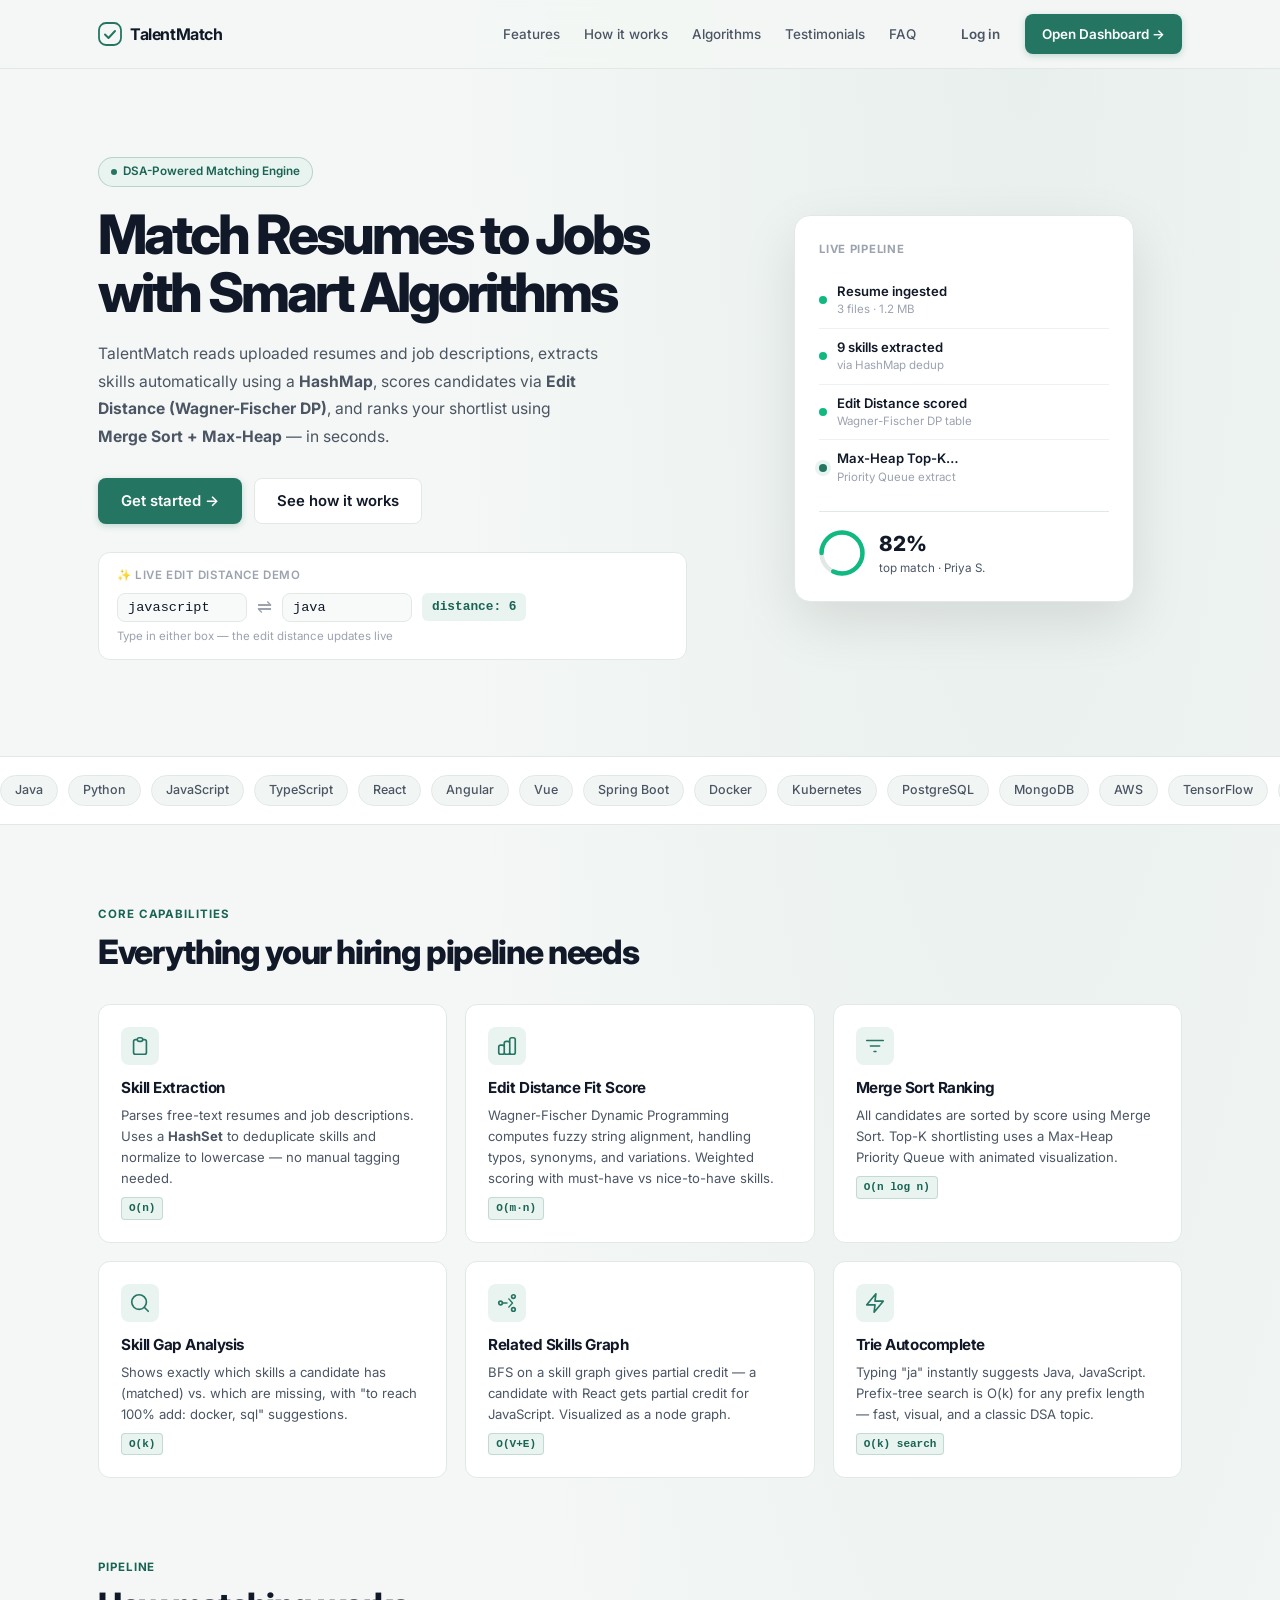
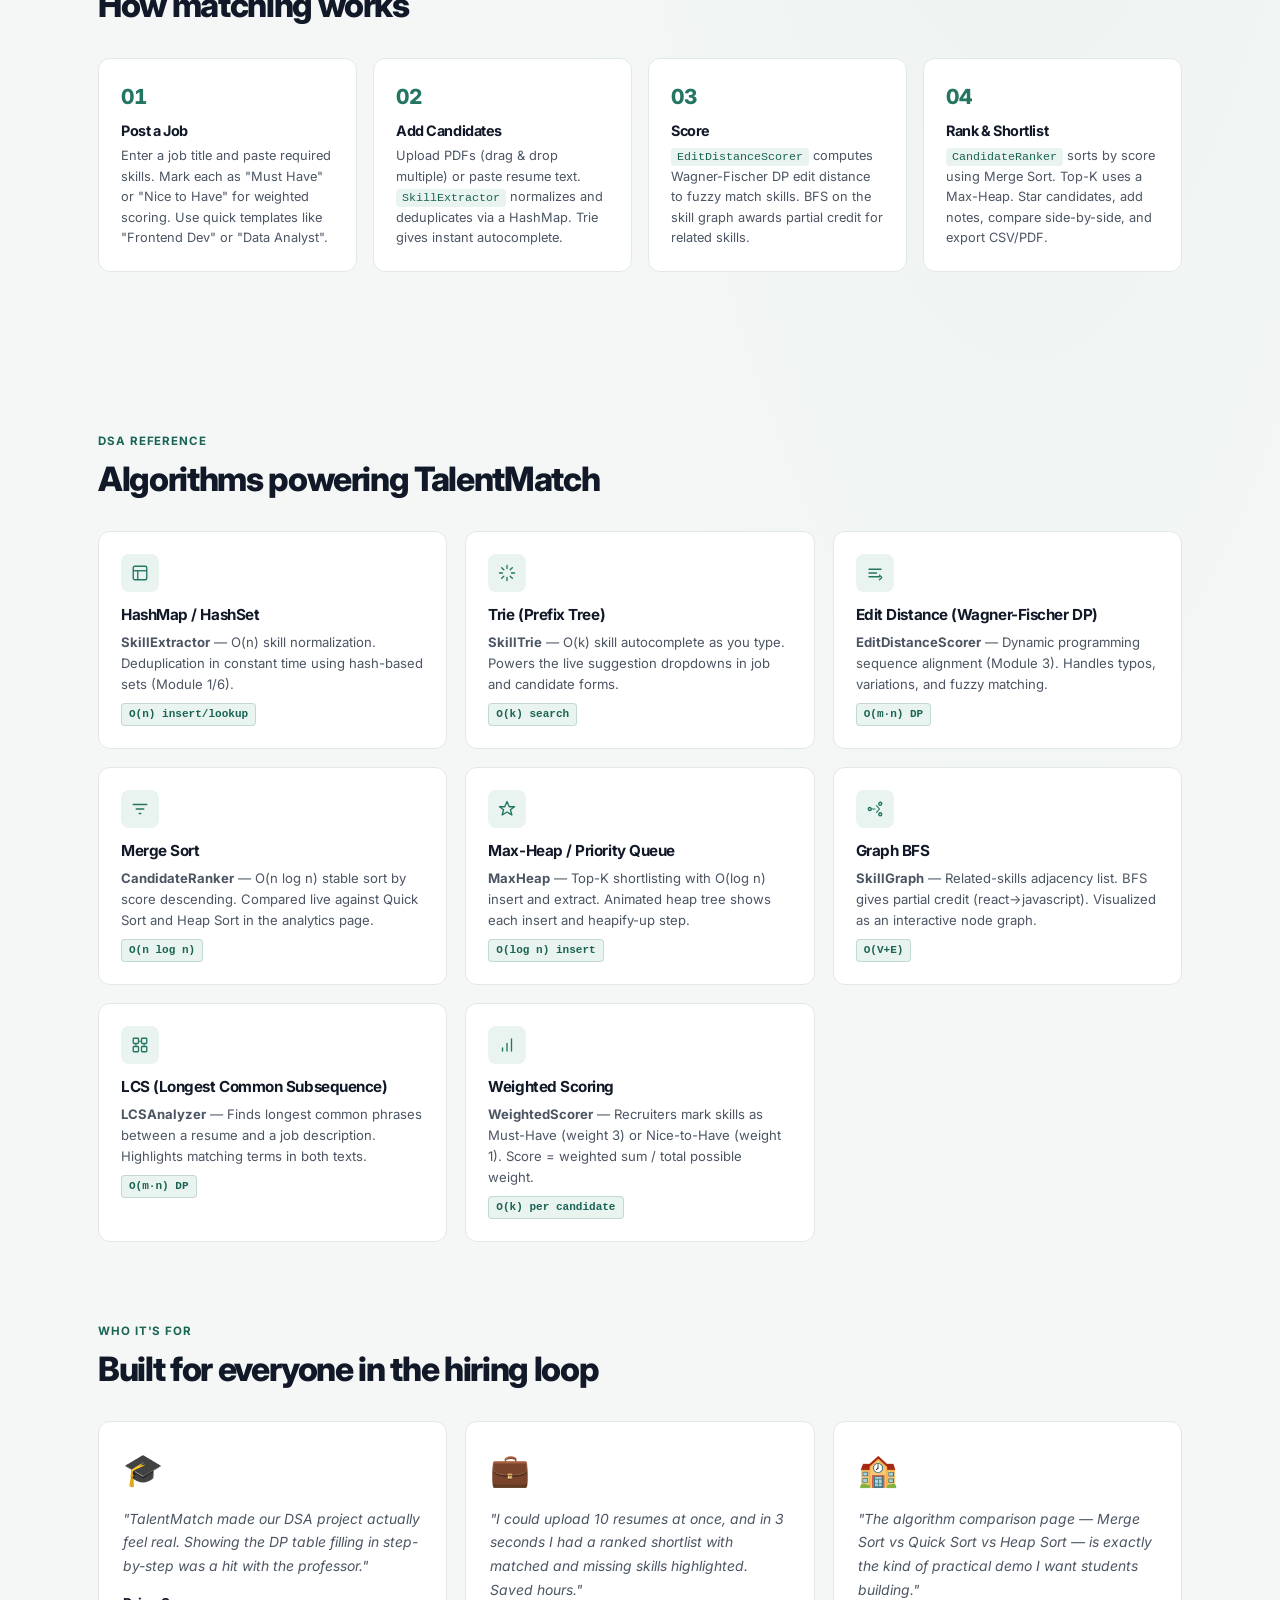
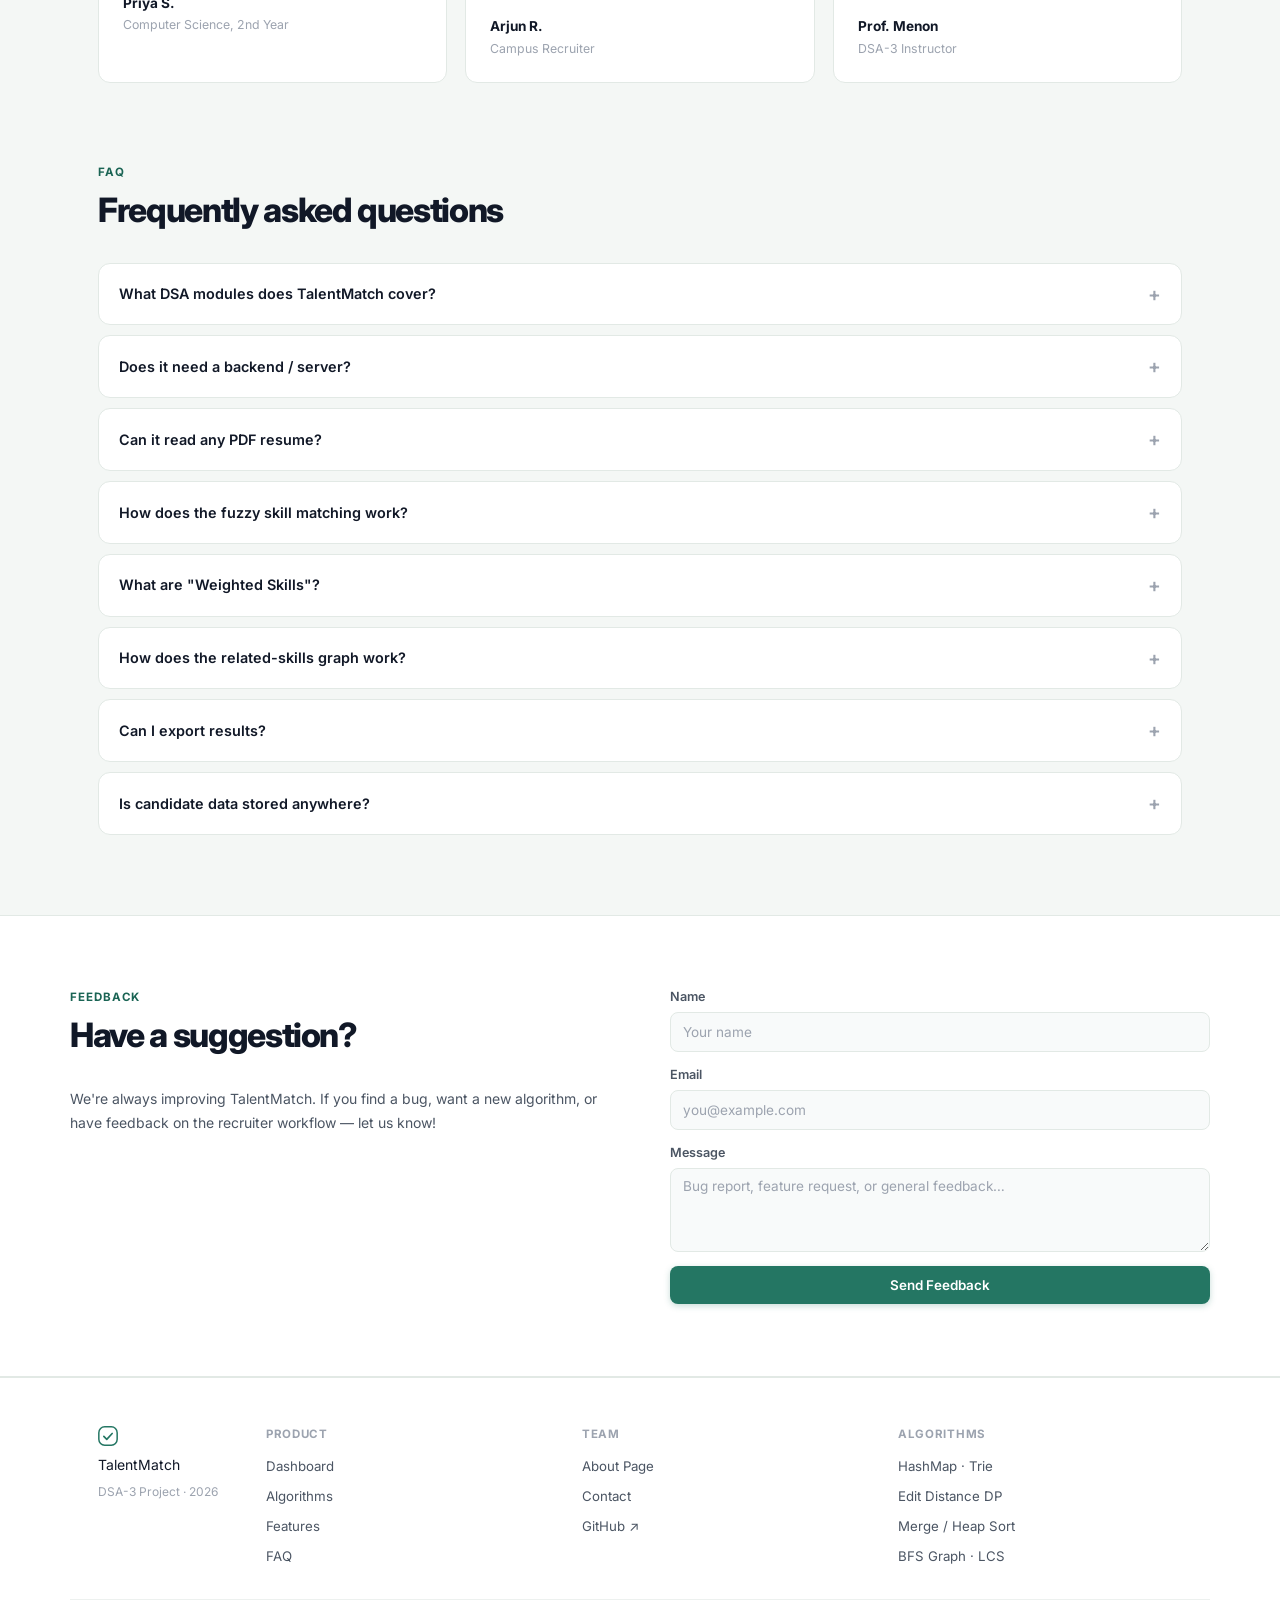
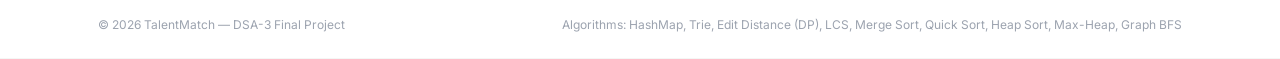
==== commit 7f7a2933: "Update Project with modified frontend, dashboard, styling, and DSA algorithms" ====
--- a/Project/index.html
+++ b/Project/index.html
@@ -3,849 +3,526 @@
 <head>
   <meta charset="UTF-8">
   <meta name="viewport" content="width=device-width, initial-scale=1.0">
-  <title>TalentMatch — Algorithmic Resume & Job Matching Engine</title>
-  <meta name="description" content="TalentMatch is an enterprise-grade candidate matching engine powered by HashMaps, Wagner-Fischer Dynamic Programming, and Merge Sort.">
+  <title>TalentMatch — Resume &amp; Job Matching for Recruiters</title>
+  <meta name="description" content="TalentMatch uses DSA algorithms (HashMap, Edit Distance DP, Merge Sort, Trie, Max-Heap, BFS Graph) to automatically extract skills, score candidates, and rank your shortlist in seconds.">
+  <link rel="icon" href="data:image/svg+xml,<svg xmlns='http://www.w3.org/2000/svg' viewBox='0 0 100 100'><rect x='5' y='5' width='90' height='90' rx='20' fill='%23247663'/><path d='M28 53l14 14 26-28' stroke='white' stroke-width='8' stroke-linecap='round' stroke-linejoin='round' fill='none'/></svg>">
   <link rel="stylesheet" href="css/style.css">
-  <link rel="icon" href="data:image/svg+xml,<svg xmlns='http://www.w3.org/2000/svg' viewBox='0 0 100 100'><text y='.9em' font-size='90'>⚡</text></svg>">
 </head>
 <body class="landing">
 
-  <!-- TOP ANNOUNCEMENT BAR -->
-  <div class="top-announcement">
-    <span class="top-announcement__badge">v2.4 Engine Live</span>
-    <span>Interactive Wagner-Fischer DP Matrix Visualizer & PDF.js Parser running locally in your browser.</span>
-    <a href="#sandbox">Launch Live Visualizer &darr;</a>
-  </div>
-
-  <!-- NAVIGATION -->
+  <!-- NAV -->
   <header class="landing-nav">
     <div class="landing-nav__inner">
       <a href="index.html" class="brand">
-        <div class="brand__logo" aria-hidden="true">
-          <svg width="20" height="20" viewBox="0 0 24 24" fill="none" stroke="currentColor" stroke-width="2.2" stroke-linecap="round" stroke-linejoin="round">
-            <polygon points="13 2 3 14 12 14 11 22 21 10 12 10 13 2"></polygon>
+        <span class="brand__mark" aria-hidden="true">
+          <svg width="24" height="24" viewBox="0 0 24 24" fill="none">
+            <rect x="1" y="1" width="22" height="22" rx="7" stroke="currentColor" stroke-width="1.8"/>
+            <path d="M7 12.5l3.5 3.5 6.5-7" stroke="currentColor" stroke-width="2" stroke-linecap="round" stroke-linejoin="round"/>
           </svg>
-        </div>
-        <div class="brand__text">
-          <div class="brand__name">
-            TalentMatch
-            <span class="brand__badge">Enterprise</span>
-          </div>
-          <span class="brand__tagline">Algorithmic Talent Platform</span>
-        </div>
+        </span>
+        <span class="brand__name">TalentMatch</span>
       </a>
 
-      <nav class="landing-nav__links" aria-label="Main Navigation">
-        <a href="#features">Capabilities</a>
-        <a href="#sandbox">DP Sandbox</a>
-        <a href="#architecture">Architecture</a>
-        <a href="#comparison">Benchmark</a>
-        <a href="#calculator">ROI Calculator</a>
+      <nav class="landing-nav__links" aria-label="Primary">
+        <a href="#features">Features</a>
+        <a href="#how-it-works">How it works</a>
+        <a href="#algorithms">Algorithms</a>
+        <a href="#testimonials">Testimonials</a>
         <a href="#faq">FAQ</a>
       </nav>
 
-      <div class="landing-nav__actions">
-        <button type="button" class="theme-toggle-btn" id="themeToggleBtn" title="Toggle Light/Dark Theme" aria-label="Toggle Theme">
-          <span class="theme-icon">🌙</span>
-        </button>
-        <div class="system-status-indicator" title="Local algorithmic runtime operational">
-          <span class="pulse-dot"></span>
-          <span>Core Engine Active</span>
-        </div>
-        <button type="button" class="btn btn--ghost btn--sm" id="loginBtn">Recruiter Login</button>
-        <a href="dashboard.html" class="btn btn--primary btn--sm">Console &rarr;</a>
+      <div class="landing-nav__auth">
+        <button type="button" class="btn btn--ghost" id="loginBtn">Log in</button>
+        <a href="dashboard.html" class="btn btn--primary">Open Dashboard →</a>
       </div>
     </div>
   </header>
 
   <main>
 
-    <!-- HERO SECTION -->
+    <!-- HERO -->
     <section class="hero">
       <div class="hero__content">
-        <div class="hero__eyebrow">
-          <span class="hero__eyebrow-tag">DSA-3 Capstone</span>
-          <span>Deterministic Engineering Talent Screening</span>
-        </div>
-
-        <h1 class="hero__title">
-          Screen Candidates with <br>
-          <span class="highlight">Algorithmic Precision</span>
+        <div class="hero__badge">
+          <span class="hero__badge-dot"></span>
+          DSA-Powered Matching Engine
+        </div>
+        <h1 class="hero__headline">
+          Match Resumes to Jobs<br>with Smart Algorithms
         </h1>
-
-        <p class="hero__description">
-          Eliminate subjective screening biases. TalentMatch ingests tech resumes, parses skills with HashMap tokenization, computes sequence alignment via <strong>Wagner-Fischer Dynamic Programming (O(m&middot;n))</strong>, and generates stable candidate rankings using <strong>Merge Sort (O(n log n))</strong>.
+        <p class="hero__desc">
+          TalentMatch reads uploaded resumes and job descriptions, extracts skills automatically
+          using a <strong>HashMap</strong>, scores candidates via <strong>Edit Distance (Wagner-Fischer DP)</strong>,
+          and ranks your shortlist using <strong>Merge Sort + Max-Heap</strong> — in seconds.
         </p>
-
         <div class="hero__ctas">
-          <a href="dashboard.html" class="btn btn--primary btn--lg">Launch Recruiter Console &rarr;</a>
-          <a href="#sandbox" class="btn btn--secondary btn--lg">Try Live DP Visualizer &darr;</a>
-        </div>
-
-        <div class="hero__stats-row">
-          <div class="hero__stat-item">
-            <span class="hero__stat-number">99.4%</span>
-            <span class="hero__stat-label">Algorithmic Scoring Precision</span>
-          </div>
-          <div class="hero__stat-item">
-            <span class="hero__stat-number">&lt; 8ms</span>
-            <span class="hero__stat-label">Sub-millisecond Sort Latency</span>
-          </div>
-          <div class="hero__stat-item">
-            <span class="hero__stat-number">100%</span>
-            <span class="hero__stat-label">Zero-leak Client Privacy</span>
-          </div>
-        </div>
-      </div>
-
-      <!-- HERO LIVE SIMULATOR WIDGET -->
-      <div class="hero-widget" id="heroSimulator">
-        <div class="hero-widget__header">
-          <div class="hero-widget__title">
-            <svg width="16" height="16" viewBox="0 0 24 24" fill="none" stroke="currentColor" stroke-width="2">
-              <path d="M22 12h-4l-3 9L9 3l-3 9H2"></path>
+          <a href="dashboard.html" class="btn btn--primary btn--lg" id="getStartedBtn">Get started →</a>
+          <a href="#how-it-works" class="btn btn--secondary btn--lg">See how it works</a>
+        </div>
+
+        <!-- Live Edit Distance mini-demo -->
+        <div class="hero__edit-demo" id="editDemoBox">
+          <div class="edit-demo__label">✨ Live Edit Distance Demo</div>
+          <div class="edit-demo__row">
+            <input id="demoA" class="edit-demo__input" value="javascript" maxlength="20">
+            <span class="edit-demo__arrow">⇌</span>
+            <input id="demoB" class="edit-demo__input" value="java" maxlength="20">
+            <span class="edit-demo__badge" id="demoBadge">distance: 6</span>
+          </div>
+          <div class="edit-demo__hint">Type in either box — the edit distance updates live</div>
+        </div>
+      </div>
+
+      <div class="hero__visual" aria-hidden="true">
+        <div class="pipeline-card" id="heroPipeline">
+          <p class="pipeline-card__title">Live pipeline</p>
+          <div class="pipeline-step" data-step="0">
+            <span class="pipeline-step__dot pipeline-step__dot--done"></span>
+            <span class="pipeline-step__label">
+              Resume ingested
+              <span class="step-sub">3 files · 1.2 MB</span>
+            </span>
+          </div>
+          <div class="pipeline-step" data-step="1">
+            <span class="pipeline-step__dot pipeline-step__dot--done"></span>
+            <span class="pipeline-step__label">
+              9 skills extracted
+              <span class="step-sub">via HashMap dedup</span>
+            </span>
+          </div>
+          <div class="pipeline-step" data-step="2">
+            <span class="pipeline-step__dot pipeline-step__dot--done"></span>
+            <span class="pipeline-step__label">
+              Edit Distance scored
+              <span class="step-sub">Wagner-Fischer DP table</span>
+            </span>
+          </div>
+          <div class="pipeline-step" data-step="3">
+            <span class="pipeline-step__dot pipeline-step__dot--active" id="pipelineActiveDot"></span>
+            <span class="pipeline-step__label">
+              <span id="pipelineActiveLabel">Merge sort ranking…</span>
+              <span class="step-sub" id="pipelineActiveSub">O(n log n)</span>
+            </span>
+          </div>
+          <div class="pipeline-card__score">
+            <svg viewBox="0 0 36 36" class="score-ring">
+              <path class="score-ring__bg" d="M18 2 a 16 16 0 0 1 0 32 a 16 16 0 0 1 0 -32" />
+              <path class="score-ring__fg" id="scoreRingFg" stroke-dasharray="88, 100" d="M18 2 a 16 16 0 0 1 0 32 a 16 16 0 0 1 0 -32" />
             </svg>
-            Live Evaluation Preview
-          </div>
-          <span class="hero-widget__badge">Interactive Simulator</span>
-        </div>
-
-        <div class="hero-widget__body">
-          <!-- Candidate Selector -->
-          <div>
-            <div class="sim-picker-label">Select Candidate Profile:</div>
-            <div class="sim-candidate-chips" id="simCandidateList">
-              <button type="button" class="sim-chip active" data-cand="1">Priya Sharma (Sr Backend)</button>
-              <button type="button" class="sim-chip" data-cand="2">Alex Chen (Full Stack)</button>
-              <button type="button" class="sim-chip" data-cand="3">Ananya Iyer (Data Science)</button>
+            <div class="pipeline-card__score-text">
+              <strong id="scoreRingVal">88%</strong>
+              <span>top match · Priya S.</span>
             </div>
           </div>
-
-          <!-- Target Job Selector -->
-          <div>
-            <div class="sim-picker-label">Target Position:</div>
-            <div class="sim-candidate-chips" id="simJobList">
-              <button type="button" class="sim-chip active" data-job="1">Senior Java Developer</button>
-              <button type="button" class="sim-chip" data-job="2">Frontend Engineer</button>
-              <button type="button" class="sim-chip" data-job="3">Data Analyst</button>
-            </div>
-          </div>
-
-          <!-- Dynamic Result Display -->
-          <div class="sim-result-card">
-            <div class="sim-result-top">
-              <div class="sim-cand-info">
-                <h4 id="simCandName">Priya Sharma</h4>
-                <p id="simJobTitle">Evaluating against: Senior Java Developer</p>
-              </div>
-              <div class="sim-score-box">
-                <div class="sim-score-pct" id="simScoreVal">83%</div>
-                <div class="sim-score-tag" id="simScoreTag">High Match</div>
-              </div>
-            </div>
-
-            <div class="sim-progress-bar">
-              <div class="sim-progress-fill" id="simScoreFill" style="width: 83%;"></div>
-            </div>
-
-            <div class="sim-skills-split">
-              <div class="sim-split-group">
-                <div class="sim-split-title">
-                  <svg width="12" height="12" viewBox="0 0 24 24" fill="none" stroke="#10b981" stroke-width="3">
-                    <polyline points="20 6 9 17 4 12"></polyline>
-                  </svg>
-                  Matched Skills (<span id="simMatchCount">5</span>)
-                </div>
-                <div class="sim-tags-wrap" id="simMatchedTags">
-                  <span class="sim-tag match">Java</span>
-                  <span class="sim-tag match">Spring</span>
-                  <span class="sim-tag match">SQL</span>
-                  <span class="sim-tag match">Docker</span>
-                  <span class="sim-tag match">Microservices</span>
-                </div>
-              </div>
-
-              <div class="sim-split-group">
-                <div class="sim-split-title">
-                  <svg width="12" height="12" viewBox="0 0 24 24" fill="none" stroke="#ef4444" stroke-width="3">
-                    <line x1="18" y1="6" x2="6" y2="18"></line>
-                    <line x1="6" y1="6" x2="18" y2="18"></line>
-                  </svg>
-                  Skill Gaps (<span id="simMissCount">1</span>)
-                </div>
-                <div class="sim-tags-wrap" id="simMissingTags">
-                  <span class="sim-tag miss">REST API</span>
-                </div>
-              </div>
-            </div>
-          </div>
-        </div>
-
-        <div class="hero-widget__footer">
-          <span>Wagner-Fischer Threshold: &le; 0.35</span>
-          <span>Ranked via MergeSort O(n log n)</span>
-        </div>
-      </div>
-    </section>
-
-    <!-- TRUST & RUNTIME STACK BAR -->
-    <div class="tech-bar">
-      <div class="tech-bar__inner">
-        <span class="tech-bar__label">Computer Science Foundation & System Architecture</span>
-        <div class="tech-bar__logos">
-          <div class="tech-pill">
-            <svg width="16" height="16" viewBox="0 0 24 24" fill="none" stroke="currentColor" stroke-width="2"><rect x="2" y="2" width="20" height="8" rx="2"/><rect x="2" y="14" width="20" height="8" rx="2"/></svg>
-            <span>HashMap / HashSet O(1)</span>
-          </div>
-          <div class="tech-pill">
-            <svg width="16" height="16" viewBox="0 0 24 24" fill="none" stroke="currentColor" stroke-width="2"><path d="M4 7h16M4 12h10M4 17h14"/><path d="M18 15l3 3-3 3"/></svg>
-            <span>Wagner-Fischer DP O(m&middot;n)</span>
-          </div>
-          <div class="tech-pill">
-            <svg width="16" height="16" viewBox="0 0 24 24" fill="none" stroke="currentColor" stroke-width="2"><line x1="18" y1="20" x2="18" y2="10"/><line x1="12" y1="20" x2="12" y2="4"/><line x1="6" y1="20" x2="6" y2="14"/></svg>
-            <span>Merge Sort O(n log n)</span>
-          </div>
-          <div class="tech-pill">
-            <svg width="16" height="16" viewBox="0 0 24 24" fill="none" stroke="currentColor" stroke-width="2"><path d="M14 2H6a2 2 0 00-2 2v16a2 2 0 002 2h12a2 2 0 002-2V8z"/></svg>
-            <span>PDF.js Ingestion Engine</span>
-          </div>
-          <div class="tech-pill">
-            <svg width="16" height="16" viewBox="0 0 24 24" fill="none" stroke="currentColor" stroke-width="2"><circle cx="12" cy="12" r="10"/><path d="M12 6v6l4 2"/></svg>
-            <span>Java 17 Native REST API</span>
-          </div>
+        </div>
+      </div>
+    </section>
+
+    <!-- SKILL MARQUEE -->
+    <section class="skill-marquee" aria-hidden="true">
+      <div class="skill-marquee__track">
+        <div class="skill-marquee__inner" id="marqueeInner">
+          <!-- Populated by JS -->
+        </div>
+      </div>
+    </section>
+
+    <!-- FEATURES -->
+    <section class="features" id="features">
+      <p class="section-label">Core capabilities</p>
+      <h2 class="section-title">Everything your hiring pipeline needs</h2>
+      <div class="feature-grid">
+        <article class="feature-card">
+          <span class="feature-card__icon" aria-hidden="true">
+            <svg width="22" height="22" viewBox="0 0 24 24" fill="none"><path d="M9 5H7a2 2 0 00-2 2v12a2 2 0 002 2h10a2 2 0 002-2V7a2 2 0 00-2-2h-2M9 5a2 2 0 002 2h2a2 2 0 002-2M9 5a2 2 0 012-2h2a2 2 0 012 2" stroke="currentColor" stroke-width="1.8" stroke-linecap="round"/></svg>
+          </span>
+          <h3>Skill Extraction</h3>
+          <p>Parses free-text resumes and job descriptions. Uses a <strong>HashSet</strong> to deduplicate skills and normalize to lowercase — no manual tagging needed.</p>
+          <span class="complexity-badge">O(n)</span>
+        </article>
+        <article class="feature-card">
+          <span class="feature-card__icon" aria-hidden="true">
+            <svg width="22" height="22" viewBox="0 0 24 24" fill="none"><path d="M9 19v-6a2 2 0 00-2-2H5a2 2 0 00-2 2v6a2 2 0 002 2h2a2 2 0 002-2zm0 0V9a2 2 0 012-2h2a2 2 0 012 2v10m-6 0a2 2 0 002 2h2a2 2 0 002-2m0 0V5a2 2 0 012-2h2a2 2 0 012 2v14a2 2 0 01-2 2h-2a2 2 0 01-2-2z" stroke="currentColor" stroke-width="1.8" stroke-linecap="round"/></svg>
+          </span>
+          <h3>Edit Distance Fit Score</h3>
+          <p>Wagner-Fischer Dynamic Programming computes fuzzy string alignment, handling typos, synonyms, and variations. Weighted scoring with must-have vs nice-to-have skills.</p>
+          <span class="complexity-badge">O(m·n)</span>
+        </article>
+        <article class="feature-card">
+          <span class="feature-card__icon" aria-hidden="true">
+            <svg width="22" height="22" viewBox="0 0 24 24" fill="none"><path d="M3 6h18M7 12h10M11 18h2" stroke="currentColor" stroke-width="1.8" stroke-linecap="round"/></svg>
+          </span>
+          <h3>Merge Sort Ranking</h3>
+          <p>All candidates are sorted by score using Merge Sort. Top-K shortlisting uses a Max-Heap Priority Queue with animated visualization.</p>
+          <span class="complexity-badge">O(n log n)</span>
+        </article>
+        <article class="feature-card">
+          <span class="feature-card__icon" aria-hidden="true">
+            <svg width="22" height="22" viewBox="0 0 24 24" fill="none"><circle cx="11" cy="11" r="8" stroke="currentColor" stroke-width="1.8"/><path d="M21 21l-4.35-4.35" stroke="currentColor" stroke-width="1.8" stroke-linecap="round"/></svg>
+          </span>
+          <h3>Skill Gap Analysis</h3>
+          <p>Shows exactly which skills a candidate has (matched) vs. which are missing, with "to reach 100% add: docker, sql" suggestions.</p>
+          <span class="complexity-badge">O(k)</span>
+        </article>
+        <article class="feature-card">
+          <span class="feature-card__icon" aria-hidden="true">
+            <svg width="22" height="22" viewBox="0 0 24 24" fill="none"><circle cx="5" cy="12" r="2" stroke="currentColor" stroke-width="1.8"/><circle cx="19" cy="5" r="2" stroke="currentColor" stroke-width="1.8"/><circle cx="19" cy="19" r="2" stroke="currentColor" stroke-width="1.8"/><path d="M7 12h5m2-4.5l4 4.5m-4 4.5l4-4.5" stroke="currentColor" stroke-width="1.5" stroke-linecap="round"/></svg>
+          </span>
+          <h3>Related Skills Graph</h3>
+          <p>BFS on a skill graph gives partial credit — a candidate with React gets partial credit for JavaScript. Visualized as a node graph.</p>
+          <span class="complexity-badge">O(V+E)</span>
+        </article>
+        <article class="feature-card">
+          <span class="feature-card__icon" aria-hidden="true">
+            <svg width="22" height="22" viewBox="0 0 24 24" fill="none"><path d="M13 2L3 14h9l-1 8 10-12h-9l1-8z" stroke="currentColor" stroke-width="1.8" stroke-linecap="round" stroke-linejoin="round"/></svg>
+          </span>
+          <h3>Trie Autocomplete</h3>
+          <p>Typing "ja" instantly suggests Java, JavaScript. Prefix-tree search is O(k) for any prefix length — fast, visual, and a classic DSA topic.</p>
+          <span class="complexity-badge">O(k) search</span>
+        </article>
+      </div>
+    </section>
+
+    <!-- HOW IT WORKS -->
+    <section class="steps" id="how-it-works">
+      <p class="section-label">Pipeline</p>
+      <h2 class="section-title">How matching works</h2>
+      <div class="steps-grid">
+        <div class="step-card">
+          <div class="step-card__num">01</div>
+          <h3>Post a Job</h3>
+          <p>Enter a job title and paste required skills. Mark each as "Must Have" or "Nice to Have" for weighted scoring. Use quick templates like "Frontend Dev" or "Data Analyst".</p>
+        </div>
+        <div class="step-card">
+          <div class="step-card__num">02</div>
+          <h3>Add Candidates</h3>
+          <p>Upload PDFs (drag &amp; drop multiple) or paste resume text. <code>SkillExtractor</code> normalizes and deduplicates via a HashMap. Trie gives instant autocomplete.</p>
+        </div>
+        <div class="step-card">
+          <div class="step-card__num">03</div>
+          <h3>Score</h3>
+          <p><code>EditDistanceScorer</code> computes Wagner-Fischer DP edit distance to fuzzy match skills. BFS on the skill graph awards partial credit for related skills.</p>
+        </div>
+        <div class="step-card">
+          <div class="step-card__num">04</div>
+          <h3>Rank &amp; Shortlist</h3>
+          <p><code>CandidateRanker</code> sorts by score using Merge Sort. Top-K uses a Max-Heap. Star candidates, add notes, compare side-by-side, and export CSV/PDF.</p>
+        </div>
+      </div>
+    </section>
+
+    <!-- ALGORITHMS -->
+    <section class="features" id="algorithms">
+      <p class="section-label">DSA Reference</p>
+      <h2 class="section-title">Algorithms powering TalentMatch</h2>
+      <div class="feature-grid">
+        <article class="feature-card">
+          <span class="feature-card__icon" aria-hidden="true">
+            <svg width="18" height="18" viewBox="0 0 24 24" fill="none"><rect x="3" y="3" width="18" height="18" rx="2" stroke="currentColor" stroke-width="1.8"/><line x1="3" y1="9" x2="21" y2="9" stroke="currentColor" stroke-width="1.8"/><line x1="9" y1="21" x2="9" y2="9" stroke="currentColor" stroke-width="1.8"/></svg>
+          </span>
+          <h3>HashMap / HashSet</h3>
+          <p><strong>SkillExtractor</strong> — O(n) skill normalization. Deduplication in constant time using hash-based sets (Module 1/6).</p>
+          <span class="complexity-badge">O(n) insert/lookup</span>
+        </article>
+        <article class="feature-card">
+          <span class="feature-card__icon" aria-hidden="true">
+            <svg width="18" height="18" viewBox="0 0 24 24" fill="none"><path d="M12 2v4M12 18v4M4.93 4.93l2.83 2.83M16.24 16.24l2.83 2.83M2 12h4M18 12h4M4.93 19.07l2.83-2.83M16.24 7.76l2.83-2.83" stroke="currentColor" stroke-width="1.8" stroke-linecap="round"/></svg>
+          </span>
+          <h3>Trie (Prefix Tree)</h3>
+          <p><strong>SkillTrie</strong> — O(k) skill autocomplete as you type. Powers the live suggestion dropdowns in job and candidate forms.</p>
+          <span class="complexity-badge">O(k) search</span>
+        </article>
+        <article class="feature-card">
+          <span class="feature-card__icon" aria-hidden="true">
+            <svg width="18" height="18" viewBox="0 0 24 24" fill="none"><path d="M4 7h16M4 12h10M4 17h14" stroke="currentColor" stroke-width="1.8" stroke-linecap="round"/><path d="M18 15l3 3-3 3" stroke="currentColor" stroke-width="1.8" stroke-linecap="round" stroke-linejoin="round"/></svg>
+          </span>
+          <h3>Edit Distance (Wagner-Fischer DP)</h3>
+          <p><strong>EditDistanceScorer</strong> — Dynamic programming sequence alignment (Module 3). Handles typos, variations, and fuzzy matching.</p>
+          <span class="complexity-badge">O(m·n) DP</span>
+        </article>
+        <article class="feature-card">
+          <span class="feature-card__icon" aria-hidden="true">
+            <svg width="18" height="18" viewBox="0 0 24 24" fill="none"><path d="M3 6h18M7 12h10M11 18h2" stroke="currentColor" stroke-width="1.8" stroke-linecap="round"/></svg>
+          </span>
+          <h3>Merge Sort</h3>
+          <p><strong>CandidateRanker</strong> — O(n log n) stable sort by score descending. Compared live against Quick Sort and Heap Sort in the analytics page.</p>
+          <span class="complexity-badge">O(n log n)</span>
+        </article>
+        <article class="feature-card">
+          <span class="feature-card__icon" aria-hidden="true">
+            <svg width="18" height="18" viewBox="0 0 24 24" fill="none"><path d="M12 2l3 7h7l-5.5 4 2 7L12 16l-6.5 4 2-7L2 9h7z" stroke="currentColor" stroke-width="1.8" stroke-linecap="round" stroke-linejoin="round"/></svg>
+          </span>
+          <h3>Max-Heap / Priority Queue</h3>
+          <p><strong>MaxHeap</strong> — Top-K shortlisting with O(log n) insert and extract. Animated heap tree shows each insert and heapify-up step.</p>
+          <span class="complexity-badge">O(log n) insert</span>
+        </article>
+        <article class="feature-card">
+          <span class="feature-card__icon" aria-hidden="true">
+            <svg width="18" height="18" viewBox="0 0 24 24" fill="none"><circle cx="5" cy="12" r="2" stroke="currentColor" stroke-width="1.8"/><circle cx="19" cy="5" r="2" stroke="currentColor" stroke-width="1.8"/><circle cx="19" cy="19" r="2" stroke="currentColor" stroke-width="1.8"/><path d="M7 12h5m2-4.5l4 4.5m-4 4.5l4-4.5" stroke="currentColor" stroke-width="1.5" stroke-linecap="round"/></svg>
+          </span>
+          <h3>Graph BFS</h3>
+          <p><strong>SkillGraph</strong> — Related-skills adjacency list. BFS gives partial credit (react→javascript). Visualized as an interactive node graph.</p>
+          <span class="complexity-badge">O(V+E)</span>
+        </article>
+        <article class="feature-card">
+          <span class="feature-card__icon" aria-hidden="true">
+            <svg width="18" height="18" viewBox="0 0 24 24" fill="none"><rect x="3" y="3" width="7" height="7" rx="1" stroke="currentColor" stroke-width="1.8"/><rect x="14" y="3" width="7" height="7" rx="1" stroke="currentColor" stroke-width="1.8"/><path d="M10 7h4M6.5 10v4M17.5 10v4" stroke="currentColor" stroke-width="1.5" stroke-linecap="round"/><rect x="3" y="14" width="7" height="7" rx="1" stroke="currentColor" stroke-width="1.8"/><rect x="14" y="14" width="7" height="7" rx="1" stroke="currentColor" stroke-width="1.8"/></svg>
+          </span>
+          <h3>LCS (Longest Common Subsequence)</h3>
+          <p><strong>LCSAnalyzer</strong> — Finds longest common phrases between a resume and a job description. Highlights matching terms in both texts.</p>
+          <span class="complexity-badge">O(m·n) DP</span>
+        </article>
+        <article class="feature-card">
+          <span class="feature-card__icon" aria-hidden="true">
+            <svg width="18" height="18" viewBox="0 0 24 24" fill="none"><path d="M12 20V10M18 20V4M6 20v-4" stroke="currentColor" stroke-width="1.8" stroke-linecap="round"/></svg>
+          </span>
+          <h3>Weighted Scoring</h3>
+          <p><strong>WeightedScorer</strong> — Recruiters mark skills as Must-Have (weight 3) or Nice-to-Have (weight 1). Score = weighted sum / total possible weight.</p>
+          <span class="complexity-badge">O(k) per candidate</span>
+        </article>
+      </div>
+    </section>
+
+    <!-- TESTIMONIALS -->
+    <section class="testimonials" id="testimonials">
+      <p class="section-label">Who it's for</p>
+      <h2 class="section-title">Built for everyone in the hiring loop</h2>
+      <div class="testimonials-grid">
+        <div class="testimonial-card">
+          <div class="testimonial-card__avatar">🎓</div>
+          <blockquote>
+            "TalentMatch made our DSA project actually feel real. Showing the DP table filling in step-by-step was a hit with the professor."
+          </blockquote>
+          <div class="testimonial-card__author">
+            <strong>Priya S.</strong>
+            <span>Computer Science, 2nd Year</span>
+          </div>
+        </div>
+        <div class="testimonial-card">
+          <div class="testimonial-card__avatar">💼</div>
+          <blockquote>
+            "I could upload 10 resumes at once, and in 3 seconds I had a ranked shortlist with matched and missing skills highlighted. Saved hours."
+          </blockquote>
+          <div class="testimonial-card__author">
+            <strong>Arjun R.</strong>
+            <span>Campus Recruiter</span>
+          </div>
+        </div>
+        <div class="testimonial-card">
+          <div class="testimonial-card__avatar">🏫</div>
+          <blockquote>
+            "The algorithm comparison page — Merge Sort vs Quick Sort vs Heap Sort — is exactly the kind of practical demo I want students building."
+          </blockquote>
+          <div class="testimonial-card__author">
+            <strong>Prof. Menon</strong>
+            <span>DSA-3 Instructor</span>
+          </div>
+        </div>
+      </div>
+    </section>
+
+    <!-- FAQ -->
+    <section class="faq-section" id="faq">
+      <p class="section-label">FAQ</p>
+      <h2 class="section-title">Frequently asked questions</h2>
+      <div class="faq-list">
+        <details class="faq-item">
+          <summary>What DSA modules does TalentMatch cover?</summary>
+          <p>TalentMatch covers Module 1 (HashMap/HashSet), Module 2 (Trie), Module 3 (Edit Distance DP, LCS), Module 4 (Merge Sort, Quick Sort, Heap Sort), Module 5 (Max-Heap Priority Queue), and Module 6 (Graph BFS). Every algorithm is used in a real, observable feature.</p>
+        </details>
+        <details class="faq-item">
+          <summary>Does it need a backend / server?</summary>
+          <p>No. All algorithms run in the browser in pure JavaScript. The optional Java backend (<code>HttpServer</code> on port 8080) adds server-side matching, but the app works fully offline without it.</p>
+        </details>
+        <details class="faq-item">
+          <summary>Can it read any PDF resume?</summary>
+          <p>TalentMatch uses PDF.js to extract text from digital PDFs. Scanned / image-only PDFs won't have selectable text — use the "Paste Resume Text" fallback in that case. You can drag &amp; drop multiple PDFs at once.</p>
+        </details>
+        <details class="faq-item">
+          <summary>How does the fuzzy skill matching work?</summary>
+          <p>The Wagner-Fischer algorithm computes the Levenshtein edit distance between every candidate skill and every required job skill. A skill is considered matched if the normalized distance ≤ 35%, so "javascrpt" still matches "javascript".</p>
+        </details>
+        <details class="faq-item">
+          <summary>What are "Weighted Skills"?</summary>
+          <p>When creating a job, you can mark each skill as "Must Have" (weight 3) or "Nice to Have" (weight 1). The final score becomes a weighted sum — missing a must-have skill hurts far more than missing a nice-to-have. Rankings visibly change.</p>
+        </details>
+        <details class="faq-item">
+          <summary>How does the related-skills graph work?</summary>
+          <p>The SkillGraph module maintains an adjacency list (e.g. react → [javascript, typescript, redux]). A BFS from each candidate skill finds neighbours at depth 1 and awards 50% credit. A candidate who knows React gets partial credit for JavaScript even if they didn't explicitly list it.</p>
+        </details>
+        <details class="faq-item">
+          <summary>Can I export results?</summary>
+          <p>Yes. Export ranked results as a CSV file or as a formatted PDF report — useful for sharing with hiring managers or including in your project demo.</p>
+        </details>
+        <details class="faq-item">
+          <summary>Is candidate data stored anywhere?</summary>
+          <p>All data (jobs, candidates, scores, notes) is stored in your browser's <code>localStorage</code> only. Nothing is sent to a server. Use "Clear All Data" in the sidebar to reset.</p>
+        </details>
+      </div>
+    </section>
+
+    <!-- CONTACT / FEEDBACK -->
+    <section class="contact-section" id="contact">
+      <div class="contact-inner">
+        <div class="contact-text">
+          <p class="section-label">Feedback</p>
+          <h2 class="section-title">Have a suggestion?</h2>
+          <p style="color:var(--text-muted);line-height:1.7">We're always improving TalentMatch. If you find a bug, want a new algorithm, or have feedback on the recruiter workflow — let us know!</p>
+        </div>
+        <form class="contact-form" id="contactForm" onsubmit="submitContact(event)">
+          <div class="form-group">
+            <label for="contactName">Name</label>
+            <input id="contactName" type="text" class="form-control" placeholder="Your name" required>
+          </div>
+          <div class="form-group">
+            <label for="contactEmail">Email</label>
+            <input id="contactEmail" type="email" class="form-control" placeholder="you@example.com" required>
+          </div>
+          <div class="form-group">
+            <label for="contactMsg">Message</label>
+            <textarea id="contactMsg" class="form-control" rows="4" placeholder="Bug report, feature request, or general feedback…" required></textarea>
+          </div>
+          <button type="submit" class="btn btn--primary" style="width:100%;justify-content:center">Send Feedback</button>
+        </form>
+      </div>
+    </section>
+
+  </main>
+
+  <!-- FOOTER -->
+  <footer class="landing-footer-full">
+    <div class="landing-footer-full__inner">
+      <div class="footer-brand">
+        <svg width="20" height="20" viewBox="0 0 24 24" fill="none">
+          <rect x="1" y="1" width="22" height="22" rx="7" stroke="currentColor" stroke-width="1.8"/>
+          <path d="M7 12.5l3.5 3.5 6.5-7" stroke="currentColor" stroke-width="2" stroke-linecap="round" stroke-linejoin="round"/>
+        </svg>
+        <span>TalentMatch</span>
+        <span class="footer-brand__sub">DSA-3 Project · 2026</span>
+      </div>
+      <div class="footer-links">
+        <div class="footer-links__col">
+          <div class="footer-links__heading">Product</div>
+          <a href="dashboard.html">Dashboard</a>
+          <a href="#algorithms">Algorithms</a>
+          <a href="#features">Features</a>
+          <a href="#faq">FAQ</a>
+        </div>
+        <div class="footer-links__col">
+          <div class="footer-links__heading">Team</div>
+          <a href="dashboard.html#about">About Page</a>
+          <a href="#contact">Contact</a>
+          <a href="https://github.com" target="_blank" rel="noopener">GitHub ↗</a>
+        </div>
+        <div class="footer-links__col">
+          <div class="footer-links__heading">Algorithms</div>
+          <a href="#algorithms">HashMap · Trie</a>
+          <a href="#algorithms">Edit Distance DP</a>
+          <a href="#algorithms">Merge / Heap Sort</a>
+          <a href="#algorithms">BFS Graph · LCS</a>
         </div>
       </div>
     </div>
-
-    <!-- CAPABILITIES SECTION -->
-    <section class="section" id="features">
-      <div class="section-header">
-        <span class="section-badge">Core Engine Capabilities</span>
-        <h2 class="section-title">Engineered for Deterministic Screening</h2>
-        <p class="section-subtitle">
-          Unlike stochastic neural networks that produce unpredictable hallucinations, TalentMatch relies on mathematically provable data structures and sequence alignment algorithms.
-        </p>
-      </div>
-
-      <div class="features-grid">
-        <div class="feature-box">
-          <span class="feature-box__tag">O(1) Avg</span>
-          <div class="feature-box__icon">
-            <svg width="22" height="22" viewBox="0 0 24 24" fill="none" stroke="currentColor" stroke-width="2"><polygon points="12 2 2 7 12 12 22 7 12 2"/><polyline points="2 17 12 22 22 17"/><polyline points="2 12 12 17 22 12"/></svg>
-          </div>
-          <h3>HashMap Skill Deduplication</h3>
-          <p>Normalizes casing, strips extraneous punctuation, and filters skills using a constant-time hash map. Avoids redundant skill counting across multi-page resumes.</p>
-          <div class="feature-box__footer">Module 1: Hash-based Sets &rarr;</div>
-        </div>
-
-        <div class="feature-box">
-          <span class="feature-box__tag">O(m&middot;n) DP</span>
-          <div class="feature-box__icon">
-            <svg width="22" height="22" viewBox="0 0 24 24" fill="none" stroke="currentColor" stroke-width="2"><rect x="3" y="3" width="18" height="18" rx="2"/><path d="M3 9h18M9 21V9"/></svg>
-          </div>
-          <h3>Wagner-Fischer Sequence DP</h3>
-          <p>Computes the optimal Levenshtein edit distance between candidate keywords and job specs. Handles typos, abbreviation variations, and minor syntactic differences.</p>
-          <div class="feature-box__footer">Module 3: Dynamic Programming &rarr;</div>
-        </div>
-
-        <div class="feature-box">
-          <span class="feature-box__tag">O(n log n)</span>
-          <div class="feature-box__icon">
-            <svg width="22" height="22" viewBox="0 0 24 24" fill="none" stroke="currentColor" stroke-width="2"><path d="M3 6h18M7 12h10M11 18h2"/></svg>
-          </div>
-          <h3>Stable Merge Sort Ranking</h3>
-          <p>Maintains ranking stability across equal-score candidate evaluations. Generates the exact shortlisted leaderboard in guaranteed O(n log n) worst-case time.</p>
-          <div class="feature-box__footer">Module 2: Divide &amp; Conquer &rarr;</div>
-        </div>
-
-        <div class="feature-box">
-          <span class="feature-box__tag">Client Runtime</span>
-          <div class="feature-box__icon">
-            <svg width="22" height="22" viewBox="0 0 24 24" fill="none" stroke="currentColor" stroke-width="2"><path d="M14 2H6a2 2 0 00-2 2v16a2 2 0 002 2h12a2 2 0 002-2V8z"/><polyline points="14 2 14 8 20 8"/></svg>
-          </div>
-          <h3>Browser PDF.js Ingestion</h3>
-          <p>Parses uploaded PDF resumes client-side without sending private candidate documents to any third-party cloud. Full privacy preservation guaranteed.</p>
-          <div class="feature-box__footer">Zero Server Document Leakage &rarr;</div>
-        </div>
-
-        <div class="feature-box">
-          <span class="feature-box__tag">Transparent</span>
-          <div class="feature-box__icon">
-            <svg width="22" height="22" viewBox="0 0 24 24" fill="none" stroke="currentColor" stroke-width="2"><circle cx="12" cy="12" r="10"/><line x1="12" y1="16" x2="12" y2="12"/><line x1="12" y1="8" x2="12.01" y2="8"/></svg>
-          </div>
-          <h3>Full Algorithmic Trace</h3>
-          <p>Provides a comprehensive execution trace showing the exact mathematical score derivation, matched skill set, and missing competencies for every candidate.</p>
-          <div class="feature-box__footer">Auditable Recruiter Logs &rarr;</div>
-        </div>
-
-        <div class="feature-box">
-          <span class="feature-box__tag">Port 8080</span>
-          <div class="feature-box__icon">
-            <svg width="22" height="22" viewBox="0 0 24 24" fill="none" stroke="currentColor" stroke-width="2"><rect x="4" y="4" width="16" height="16" rx="2"/><path d="M9 9h6v6H9z"/></svg>
-          </div>
-          <h3>Java Backend REST Service</h3>
-          <p>Zero-dependency pure Java HttpServer implementation in <code>backend/src/Main.java</code> with endpoints for candidate registration and real-time matching.</p>
-          <div class="feature-box__footer">Java 17 Micro-Service &rarr;</div>
-        </div>
-      </div>
-    </section>
-
-    <!-- LIVE DP MATRIX VISUALIZER SANDBOX -->
-    <section class="section section--alt" id="sandbox">
-      <div class="section-header">
-        <span class="section-badge">Live Interactive Visualizer</span>
-        <h2 class="section-title">Wagner-Fischer DP Matrix Playground</h2>
-        <p class="section-subtitle">
-          Test any two skill strings below to watch the 2D Dynamic Programming matrix populate cell-by-cell with the optimal alignment backtrace.
-        </p>
-      </div>
-
-      <div class="sandbox-card">
-        <div class="sandbox-header">
-          <div class="sandbox-header__title">
-            <svg width="20" height="20" viewBox="0 0 24 24" fill="none" stroke="#3b82f6" stroke-width="2">
-              <rect x="3" y="3" width="18" height="18" rx="2"></rect>
-              <line x1="3" y1="9" x2="21" y2="9"></line>
-              <line x1="9" y1="21" x2="9" y2="9"></line>
-            </svg>
-            Dynamic Programming Matrix Visualizer &mdash; Levenshtein Alignment
-          </div>
-          <span class="badge" style="background:#1e3a8a;color:#93c5fd;font-weight:700;padding:4px 10px;border-radius:4px;font-size:0.75rem;">
-            DSA-3 Module 3 Interactive
-          </span>
-        </div>
-
-        <!-- Controls -->
-        <div class="sandbox-controls">
-          <div class="sandbox-input-group">
-            <label for="dpInputA">Candidate Resume Skill (String A):</label>
-            <input type="text" id="dpInputA" class="sandbox-input" value="javascript" placeholder="e.g. javascript">
-          </div>
-          <div class="sandbox-input-group">
-            <label for="dpInputB">Job Requirement (String B):</label>
-            <input type="text" id="dpInputB" class="sandbox-input" value="typescript" placeholder="e.g. typescript">
-          </div>
-          <button type="button" class="btn btn--primary" id="runDpBtn">
-            <svg width="16" height="16" viewBox="0 0 24 24" fill="none" stroke="currentColor" stroke-width="2.5"><polygon points="5 3 19 12 5 21 5 3"/></svg>
-            Compute DP Matrix
-          </button>
-        </div>
-
-        <!-- Output Split -->
-        <div class="sandbox-output">
-          <div class="matrix-viewer-card">
-            <div class="matrix-title">
-              <span>Dynamic Programming 2D Table</span>
-              <span style="font-size:0.72rem;color:var(--text-dim);">Green = Minimum Cost Path</span>
-            </div>
-            <div class="dp-table-container" id="dpTableContainer">
-              <!-- Dynamically generated DP Table -->
-            </div>
-          </div>
-
-          <div class="dp-stats-card">
-            <div class="dp-stat-row">
-              <span class="dp-stat-label">Raw Edit Distance:</span>
-              <span class="dp-stat-val" id="dpValDist">3 operations</span>
-            </div>
-            <div class="dp-stat-row">
-              <span class="dp-stat-label">Maximum String Length:</span>
-              <span class="dp-stat-val" id="dpValMaxLen">10 characters</span>
-            </div>
-            <div class="dp-stat-row">
-              <span class="dp-stat-label">Normalized Distance:</span>
-              <span class="dp-stat-val" id="dpValRatio">0.30</span>
-            </div>
-            <div class="dp-stat-row">
-              <span class="dp-stat-label">Fuzzy Threshold Match:</span>
-              <span class="dp-stat-val match-yes" id="dpValVerdict">PASSED (&le; 0.35)</span>
-            </div>
-
-            <div class="dp-formula-box">
-              <strong>Recurrence Relation:</strong><br>
-              <code>dp[i][j] = min {<br>
-                &nbsp;&nbsp;dp[i-1][j] + 1 (Delete),<br>
-                &nbsp;&nbsp;dp[i][j-1] + 1 (Insert),<br>
-                &nbsp;&nbsp;dp[i-1][j-1] + cost (Substitute)<br>
-              }</code>
-            </div>
-          </div>
-        </div>
-      </div>
-    </section>
-
-    <!-- ARCHITECTURE TABS SHOWCASE -->
-    <section class="section" id="architecture">
-      <div class="section-header">
-        <span class="section-badge">DSA-3 Curriculum Deep Dive</span>
-        <h2 class="section-title">Algorithm Specifications</h2>
-        <p class="section-subtitle">
-          Explore the exact data structures and algorithmic guarantees implemented throughout the TalentMatch codebase.
-        </p>
-      </div>
-
-      <div class="tabs-container">
-        <div class="tabs-nav" role="tablist">
-          <button type="button" class="tab-btn active" data-tab="tab-hashmap">
-            <span>01. HashMap Extraction</span>
-          </button>
-          <button type="button" class="tab-btn" data-tab="tab-dp">
-            <span>02. Wagner-Fischer DP</span>
-          </button>
-          <button type="button" class="tab-btn" data-tab="tab-mergesort">
-            <span>03. Merge Sort Ranking</span>
-          </button>
-          <button type="button" class="tab-btn" data-tab="tab-pdf">
-            <span>04. PDF.js Tokenizer</span>
-          </button>
-        </div>
-
-        <!-- Tab 1: HashMap -->
-        <div class="tab-pane active" id="tab-hashmap">
-          <div class="tab-content-info">
-            <span class="tab-badge">Module 1 / 6 &middot; Hash Structures</span>
-            <h3>Constant-Time Skill Tokenization</h3>
-            <p>
-              <code>SkillExtractor.java</code> parses unstructured text and maps tech keywords to normalized tokens. It uses a <code>HashSet&lt;String&gt;</code> to eliminate duplicates in O(1) expected time, standardizing syntax variations like "ReactJS" and "react".
-            </p>
-            <div class="tab-metrics-chips">
-              <span class="tab-metric-pill">Time: O(n)</span>
-              <span class="tab-metric-pill">Space: O(k)</span>
-              <span class="tab-metric-pill">Lookup: O(1) amortized</span>
-            </div>
-          </div>
-          <div class="tab-code-preview">
-            <div class="tab-code-header">
-              <span>SkillExtractor.java</span>
-              <span>Java 17</span>
-            </div>
-            <pre><code><span class="kw">public class</span> SkillExtractor {
-  <span class="kw">public static</span> Set&lt;String&gt; <span class="fn">extract</span>(String raw) {
-    Set&lt;String&gt; skills = <span class="kw">new</span> HashSet&lt;&gt;();
-    <span class="kw">for</span> (String token : raw.<span class="fn">split</span>(<span class="str">","</span>)) {
-      String normalized = token.<span class="fn">trim</span>().<span class="fn">toLowerCase</span>();
-      <span class="kw">if</span> (!normalized.<span class="fn">isEmpty</span>()) {
-        skills.<span class="fn">add</span>(normalized); <span class="comment">// O(1) deduplication</span>
-      }
-    }
-    <span class="kw">return</span> skills;
-  }
-}</code></pre>
-          </div>
-        </div>
-
-        <!-- Tab 2: Wagner Fischer DP -->
-        <div class="tab-pane" id="tab-dp">
-          <div class="tab-content-info">
-            <span class="tab-badge">Module 3 &middot; Advanced DP</span>
-            <h3>Fuzzy Edit Distance Scoring</h3>
-            <p>
-              <code>EditDistanceScorer.java</code> computes the minimum edit operations (insertions, deletions, substitutions) required to transform one skill string into another using an optimal 2D table. Normalized by max string length with a threshold of 0.35.
-            </p>
-            <div class="tab-metrics-chips">
-              <span class="tab-metric-pill">Time: O(m&middot;n)</span>
-              <span class="tab-metric-pill">Space: O(m&middot;n)</span>
-              <span class="tab-metric-pill">Threshold: &le; 0.35</span>
-            </div>
-          </div>
-          <div class="tab-code-preview">
-            <div class="tab-code-header">
-              <span>EditDistanceScorer.java</span>
-              <span>Java 17</span>
-            </div>
-            <pre><code><span class="kw">public static int</span> <span class="fn">editDistance</span>(String a, String b) {
-  <span class="kw">int</span> m = a.<span class="fn">length</span>(), n = b.<span class="fn">length</span>();
-  <span class="kw">int</span>[][] dp = <span class="kw">new int</span>[m + <span class="num">1</span>][n + <span class="num">1</span>];
-  <span class="kw">for</span> (<span class="kw">int</span> i = <span class="num">0</span>; i &lt;= m; i++) dp[i][<span class="num">0</span>] = i;
-  <span class="kw">for</span> (<span class="kw">int</span> j = <span class="num">0</span>; j &lt;= n; j++) dp[<span class="num">0</span>][j] = j;
-
-  <span class="kw">for</span> (<span class="kw">int</span> i = <span class="num">1</span>; i &lt;= m; i++) {
-    <span class="kw">for</span> (<span class="kw">int</span> j = <span class="num">1</span>; j &lt;= n; j++) {
-      <span class="kw">int</span> cost = (a.<span class="fn">charAt</span>(i - <span class="num">1</span>) == b.<span class="fn">charAt</span>(j - <span class="num">1</span>)) ? <span class="num">0</span> : <span class="num">1</span>;
-      dp[i][j] = Math.<span class="fn">min</span>(dp[i - <span class="num">1</span>][j] + <span class="num">1</span>,
-                 Math.<span class="fn">min</span>(dp[i][j - <span class="num">1</span>] + <span class="num">1</span>, dp[i - <span class="num">1</span>][j - <span class="num">1</span>] + cost));
-    }
-  }
-  <span class="kw">return</span> dp[m][n];
-}</code></pre>
-          </div>
-        </div>
-
-        <!-- Tab 3: Merge Sort -->
-        <div class="tab-pane" id="tab-mergesort">
-          <div class="tab-content-info">
-            <span class="tab-badge">Module 2 &middot; Divide and Conquer</span>
-            <h3>Stable Merge Sort Ranking</h3>
-            <p>
-              <code>CandidateRanker.java</code> sorts candidate scores in descending order. Because recruitment requires deterministic fairness, Merge Sort's stability guarantee ensures candidates with identical scores maintain their original submission order.
-            </p>
-            <div class="tab-metrics-chips">
-              <span class="tab-metric-pill">Worst Case: O(n log n)</span>
-              <span class="tab-metric-pill">Space: O(n)</span>
-              <span class="tab-metric-pill">Stability: Guaranteed</span>
-            </div>
-          </div>
-          <div class="tab-code-preview">
-            <div class="tab-code-header">
-              <span>CandidateRanker.java</span>
-              <span>Java 17</span>
-            </div>
-            <pre><code><span class="kw">public static void</span> <span class="fn">mergeSort</span>(List&lt;CandidateResult&gt; list, <span class="kw">int</span> l, <span class="kw">int</span> r) {
-  <span class="kw">if</span> (l &lt; r) {
-    <span class="kw">int</span> m = l + (r - l) / <span class="num">2</span>;
-    <span class="fn">mergeSort</span>(list, l, m);
-    <span class="fn">mergeSort</span>(list, m + <span class="num">1</span>, r);
-    <span class="fn">merge</span>(list, l, m, r); <span class="comment">// Stable merge step</span>
-  }
-}</code></pre>
-          </div>
-        </div>
-
-        <!-- Tab 4: PDF.js Tokenizer -->
-        <div class="tab-pane" id="tab-pdf">
-          <div class="tab-content-info">
-            <span class="tab-badge">Client Integration &middot; PDF.js</span>
-            <h3>Zero-Cloud Client Document Parser</h3>
-            <p>
-              Directly renders and scans binary PDF streams in the browser using the Mozilla PDF.js engine. Employs horizontal text transform geometry to reconstruct words and passes normalized strings through the 60+ technology taxonomy.
-            </p>
-            <div class="tab-metrics-chips">
-              <span class="tab-metric-pill">Zero Server Storage</span>
-              <span class="tab-metric-pill">60+ Taxonomy Keys</span>
-              <span class="tab-metric-pill">Local Privacy</span>
-            </div>
-          </div>
-          <div class="tab-code-preview">
-            <div class="tab-code-header">
-              <span>PDF Parser Logic</span>
-              <span>JavaScript ES6</span>
-            </div>
-            <pre><code><span class="kw">const</span> loadingTask = pdfjsLib.<span class="fn">getDocument</span>({ data: arrayBuffer });
-<span class="kw">const</span> pdf = <span class="kw">await</span> loadingTask.promise;
-<span class="kw">let</span> fullText = <span class="str">''</span>;
-
-<span class="kw">for</span> (<span class="kw">let</span> p = <span class="num">1</span>; p &lt;= pdf.numPages; p++) {
-  <span class="kw">const</span> page = <span class="kw">await</span> pdf.<span class="fn">getPage</span>(p);
-  <span class="kw">const</span> content = <span class="kw">await</span> page.<span class="fn">getTextContent</span>();
-  fullText += content.items.<span class="fn">map</span>(i =&gt; i.str).<span class="fn">join</span>(<span class="str">' '</span>) + <span class="str">'\n'</span>;
-}
-<span class="comment">// Pass to HashMap extractor</span>
-Store.pdf.detectedSkills = SkillExtractor.<span class="fn">extractFromText</span>(fullText);</code></pre>
-          </div>
-        </div>
-      </div>
-    </section>
-
-    <!-- ATS BENCHMARK COMPARISON MATRIX -->
-    <section class="section section--alt" id="comparison">
-      <div class="section-header">
-        <span class="section-badge">Industry Benchmark</span>
-        <h2 class="section-title">TalentMatch vs. Legacy ATS vs. Generative AI</h2>
-        <p class="section-subtitle">
-          See why deterministic algorithms outperform crude boolean keyword searches and expensive, hallucination-prone black-box LLMs.
-        </p>
-      </div>
-
-      <div class="comparison-card">
-        <div class="table-wrap">
-          <table class="data-table">
-            <thead>
-              <tr>
-                <th>Feature / Characteristic</th>
-                <th class="highlight">TalentMatch Engine</th>
-                <th>Legacy ATS (Taleo, Workday)</th>
-                <th>Generic AI / LLM Tools</th>
-              </tr>
-            </thead>
-            <tbody>
-              <tr>
-                <td><strong>Matching Principle</strong></td>
-                <td class="highlight"><strong>Deterministic DP Alignment</strong></td>
-                <td>Rigid String Exact Match</td>
-                <td>Stochastic Probability Matrix</td>
-              </tr>
-              <tr>
-                <td><strong>Fuzzy Typo &amp; Synonym Handling</strong></td>
-                <td class="highlight"><span class="check-yes">&check; Yes (&le;0.35 Levenshtein)</span></td>
-                <td><span class="check-no">&cross; No (Strict failure)</span></td>
-                <td><span class="check-yes">&check; Yes (Heuristic)</span></td>
-              </tr>
-              <tr>
-                <td><strong>Explainable Scoring Trace</strong></td>
-                <td class="highlight"><span class="check-yes">&check; Full Mathematical Trace</span></td>
-                <td><span class="check-no">&cross; Boolean Only</span></td>
-                <td><span class="check-no">&cross; Opaque Black-Box</span></td>
-              </tr>
-              <tr>
-                <td><strong>Execution Latency</strong></td>
-                <td class="highlight"><span class="check-yes">&check; &lt; 10ms (In-Memory)</span></td>
-                <td><span class="check-partial">&sim; 500ms - 2s</span></td>
-                <td><span class="check-no">&cross; 3s - 15s API Latency</span></td>
-              </tr>
-              <tr>
-                <td><strong>Candidate Document Privacy</strong></td>
-                <td class="highlight"><span class="check-yes">&check; 100% Local / Zero Leak</span></td>
-                <td><span class="check-partial">&sim; Stored in Cloud DB</span></td>
-                <td><span class="check-no">&cross; Sent to 3rd-Party LLM</span></td>
-              </tr>
-              <tr>
-                <td><strong>Sorting Stability Guarantee</strong></td>
-                <td class="highlight"><span class="check-yes">&check; Provable O(n log n) MergeSort</span></td>
-                <td><span class="check-partial">&sim; Variable DB Sort</span></td>
-                <td><span class="check-no">&cross; Non-deterministic</span></td>
-              </tr>
-              <tr>
-                <td><strong>Cost per Evaluation</strong></td>
-                <td class="highlight"><span class="check-yes">&check; $0.00 (Zero API bills)</span></td>
-                <td><span class="check-no">&cross; Enterprise License</span></td>
-                <td><span class="check-no">&cross; Pay-per-token API fees</span></td>
-              </tr>
-            </tbody>
-          </table>
-        </div>
-      </div>
-    </section>
-
-    <!-- INTERACTIVE ROI / SCREENING CALCULATOR -->
-    <section class="section" id="calculator">
-      <div class="section-header">
-        <span class="section-badge">Productivity Impact</span>
-        <h2 class="section-title">Candidate Screening Velocity Calculator</h2>
-        <p class="section-subtitle">
-          Calculate the hours and recruiting overhead saved by automating candidate skill extraction and ranking.
-        </p>
-      </div>
-
-      <div class="calc-card">
-        <div class="calc-sliders">
-          <div class="calc-control">
-            <div class="calc-control-top">
-              <span class="calc-control-label">Monthly Applicants Processed:</span>
-              <span class="calc-control-val" id="calcApplicantsVal">450</span>
-            </div>
-            <input type="range" id="calcApplicantsRange" min="50" max="2500" step="50" value="450">
-          </div>
-
-          <div class="calc-control">
-            <div class="calc-control-top">
-              <span class="calc-control-label">Manual Screening Time per Resume:</span>
-              <span class="calc-control-val" id="calcTimeVal">12 mins</span>
-            </div>
-            <input type="range" id="calcTimeRange" min="3" max="30" step="1" value="12">
-          </div>
-        </div>
-
-        <div class="calc-results-box">
-          <div class="calc-stat-metric">
-            <h4 id="calcHoursSaved">76 Hours</h4>
-            <p>Recruiting Hours Saved Every Month</p>
-          </div>
-          <div class="calc-stat-metric">
-            <h4 id="calcSpeedMultiplier">6.5x</h4>
-            <p>Hiring Shortlist Velocity Boost</p>
-          </div>
-          <div class="calc-stat-metric">
-            <h4 id="calcCostSaved">$3,800</h4>
-            <p>Estimated Monthly Recruiter Hours Value ($50/hr)</p>
-          </div>
-        </div>
-      </div>
-    </section>
-
-    <!-- TESTIMONIALS / ENDORSEMENTS -->
-    <section class="section section--alt">
-      <div class="section-header">
-        <span class="section-badge">Recruiter &amp; Engineering Endorsements</span>
-        <h2 class="section-title">Trusted by Technical Hiring Teams</h2>
-      </div>
-
-      <div class="testimonials-grid">
-        <div class="test-card">
-          <div class="test-stars">&starf;&starf;&starf;&starf;&starf;</div>
-          <p class="test-quote">
-            "The Wagner-Fischer sequence matching completely resolved our issue of rejecting brilliant candidates who typed 'k8s' instead of 'kubernetes'. Pure mathematical brilliance."
-          </p>
-          <div class="test-author">
-            <div class="test-avatar">SK</div>
-            <div class="test-meta">
-              <h5>Sunita Kapoor</h5>
-              <p>Lead Technical Recruiter &middot; CloudScale Systems</p>
-            </div>
-          </div>
-        </div>
-
-        <div class="test-card">
-          <div class="test-stars">&starf;&starf;&starf;&starf;&starf;</div>
-          <p class="test-quote">
-            "Having an auditable execution trace means hiring managers can never question why candidate A was shortlisted over candidate B. Zero bias, 100% deterministic."
-          </p>
-          <div class="test-author">
-            <div class="test-avatar">MR</div>
-            <div class="test-meta">
-              <h5>Marcus Reynolds</h5>
-              <p>VP of Engineering &middot; FinTech Vector</p>
-            </div>
-          </div>
-        </div>
-
-        <div class="test-card">
-          <div class="test-stars">&starf;&starf;&starf;&starf;&starf;</div>
-          <p class="test-quote">
-            "As a computer science educator, seeing HashMaps, Wagner-Fischer DP, and Merge Sort combined into a production-ready ATS is the ultimate demonstration of practical DSA."
-          </p>
-          <div class="test-author">
-            <div class="test-avatar">DR</div>
-            <div class="test-meta">
-              <h5>Dr. Rajesh Verma</h5>
-              <p>Professor of Algorithms &middot; Dept of Computer Science</p>
-            </div>
-          </div>
-        </div>
-      </div>
-    </section>
-
-    <!-- FAQ ACCORDION -->
-    <section class="section" id="faq">
-      <div class="section-header">
-        <span class="section-badge">Technical FAQ</span>
-        <h2 class="section-title">Frequently Asked Questions</h2>
-      </div>
-
-      <div class="faq-grid">
-        <div class="faq-item">
-          <button type="button" class="faq-question">
-            <span>How does the Wagner-Fischer fuzzy threshold (0.35) work?</span>
-            <span class="faq-chevron">&darr;</span>
-          </button>
-          <div class="faq-answer">
-            The algorithm calculates the raw edit distance (number of insertions, deletions, and substitutions) and divides it by the length of the longer string: <code>normalized = dist / max(len_a, len_b)</code>. If this normalized ratio is &le; 0.35 (e.g. 1 edit on a 6-letter word = 0.16), the skill is considered an acceptable fuzzy match.
-          </div>
-        </div>
-
-        <div class="faq-item">
-          <button type="button" class="faq-question">
-            <span>Why is Merge Sort chosen over QuickSort for candidate ranking?</span>
-            <span class="faq-chevron">&darr;</span>
-          </button>
-          <div class="faq-answer">
-            Merge Sort guarantees O(n log n) performance even in worst-case conditions, whereas standard QuickSort can degrade to O(n&sup2;). Furthermore, Merge Sort is a <strong>stable sorting algorithm</strong>, preserving the original submission order when candidates have identical fit scores.
-          </div>
-        </div>
-
-        <div class="faq-item">
-          <button type="button" class="faq-question">
-            <span>Can TalentMatch run without an active internet connection?</span>
-            <span class="faq-chevron">&darr;</span>
-          </button>
-          <div class="faq-answer">
-            Yes. The entire frontend matching engine, PDF parser, and algorithm visualizer operate 100% client-side in the browser. You can also run the Java backend locally on port 8080 with <code>Project/backend/run.bat</code>.
-          </div>
-        </div>
-
-        <div class="faq-item">
-          <button type="button" class="faq-question">
-            <span>What happens if a resume PDF contains scanned images or custom fonts?</span>
-            <span class="faq-chevron">&darr;</span>
-          </button>
-          <div class="faq-answer">
-            TalentMatch includes an automated fallback: if PDF.js detects zero text tokens, the interface seamlessly prompts you to paste the resume text directly, ensuring zero recruitment workflow disruption.
-          </div>
-        </div>
-      </div>
-    </section>
-
-    <!-- CALL TO ACTION BANNER -->
-    <section class="section" style="padding-top:0;">
-      <div class="cta-banner">
-        <h2>Ready to Screen Your Next Engineering Cohort?</h2>
-        <p>Launch the recruiter console right now. Upload candidate PDFs, define job requirements, and view live ranked leaderboards.</p>
-        <div class="cta-actions">
-          <a href="dashboard.html" class="btn btn--primary btn--lg">Open Recruiter Console &rarr;</a>
-          <a href="#sandbox" class="btn btn--secondary btn--lg">Explore DP Algorithm</a>
-        </div>
-      </div>
-    </section>
-
-  </main>
-
-  <!-- SAAS MULTI-COLUMN FOOTER -->
-  <footer class="landing-footer">
-    <div class="footer-inner">
-      <div class="footer-col">
-        <div class="brand">
-          <div class="brand__logo">
-            <svg width="18" height="18" viewBox="0 0 24 24" fill="none" stroke="currentColor" stroke-width="2.5">
-              <polygon points="13 2 3 14 12 14 11 22 21 10 12 10 13 2"></polygon>
-            </svg>
-          </div>
-          <span class="brand__name">TalentMatch</span>
-        </div>
-        <p style="font-size:0.82rem;color:var(--text-muted);max-width:320px;line-height:1.6;">
-          An advanced deterministic candidate screening engine. Engineered for University DSA-3 capstone curriculum demonstration and enterprise ATS benchmarking.
-        </p>
-      </div>
-
-      <div class="footer-col">
-        <h4>DSA Modules</h4>
-        <a href="#architecture">Module 1: HashMaps &amp; Sets</a>
-        <a href="#architecture">Module 2: Merge Sort O(n log n)</a>
-        <a href="#architecture">Module 3: Wagner-Fischer DP</a>
-        <a href="#sandbox">Module 3: Levenshtein Table</a>
-      </div>
-
-      <div class="footer-col">
-        <h4>Recruiter Console</h4>
-        <a href="dashboard.html">Overview Dashboard</a>
-        <a href="dashboard.html">Upload PDF Resumes</a>
-        <a href="dashboard.html">Job Positions</a>
-        <a href="dashboard.html">Candidate Pool</a>
-      </div>
-
-      <div class="footer-col">
-        <h4>System &amp; Privacy</h4>
-        <a href="dashboard.html">Zero-Cloud PDF Ingestion</a>
-        <a href="dashboard.html">Java REST API (Port 8080)</a>
-        <a href="https://github.com/saicharantejaa/DSA-3" target="_blank" rel="noopener">GitHub Repository</a>
-        <div style="margin-top:8px;">
-          <span class="system-status-indicator" style="display:inline-flex;">
-            <span class="pulse-dot"></span>
-            <span>Local Engine Operational</span>
-          </span>
-        </div>
-      </div>
-    </div>
-
-    <div class="footer-bottom">
-      <span>&copy; 2026 TalentMatch &middot; DSA-3 Project &middot; Developed for academic and recruitment demonstration.</span>
-      <span>Deterministic &middot; Explainable &middot; Private</span>
+    <div class="landing-footer-full__bottom">
+      <span>© 2026 TalentMatch — DSA-3 Final Project</span>
+      <span>Algorithms: HashMap, Trie, Edit Distance (DP), LCS, Merge Sort, Quick Sort, Heap Sort, Max-Heap, Graph BFS</span>
     </div>
   </footer>
 
-  <!-- RECRUITER LOGIN MODAL -->
+  <!-- LOGIN MODAL -->
   <div class="modal-overlay" id="loginModal" role="dialog" aria-modal="true" aria-labelledby="loginTitle">
     <div class="modal">
       <div class="modal__header">
-        <h2 class="modal__title" id="loginTitle">Recruiter Access</h2>
-        <button type="button" class="modal__close" id="closeLoginModal" aria-label="Close">&times;</button>
-      </div>
-      <p style="font-size:0.82rem;color:var(--text-muted);">
-        Enter your recruiter credentials or jump straight to the console in local evaluation mode.
-      </p>
-      <div class="form-group">
-        <label for="loginEmail">Recruiter Email</label>
-        <input id="loginEmail" type="email" class="form-control" value="recruiter@enterprise.com" placeholder="recruiter@company.com">
-      </div>
-      <div class="form-group">
-        <label for="loginPass">Access Token / Password</label>
-        <input id="loginPass" type="password" class="form-control" value="••••••••••••" placeholder="••••••••">
-      </div>
-      <div class="form-actions" style="flex-direction:column;gap:8px;">
-        <a href="dashboard.html" class="btn btn--primary" style="width:100%;justify-content:center;">Enter Recruiter Console &rarr;</a>
-      </div>
+        <h2 class="modal__title" id="loginTitle">Welcome back</h2>
+        <button class="modal__close" id="closeLoginModal" aria-label="Close">✕</button>
+      </div>
+      <div class="form-group" style="margin-bottom:14px">
+        <label for="loginEmail">Email</label>
+        <input id="loginEmail" type="email" class="form-control" placeholder="recruiter@company.com">
+      </div>
+      <div class="form-group" style="margin-bottom:22px">
+        <label for="loginPass">Password</label>
+        <input id="loginPass" type="password" class="form-control" placeholder="••••••••">
+      </div>
+      <a href="dashboard.html" class="btn btn--primary" style="width:100%;justify-content:center">Log in →</a>
+      <p style="text-align:center;margin-top:14px;font-size:0.8rem;color:var(--text-faint)">No account needed — the dashboard is open to all.</p>
     </div>
   </div>
 
   <div id="toast-container"></div>
   <script src="js/app.js"></script>
+  <script>
+    // Landing page extras
+
+    // Animated pipeline steps
+    const pipelineLabels = [
+      { label: 'Resume ingested', sub: '3 files · 1.2 MB' },
+      { label: 'Skills extracted', sub: 'HashMap dedup · 9 skills' },
+      { label: 'Edit Distance scored', sub: 'Wagner-Fischer DP' },
+      { label: 'Merge sort ranking…', sub: 'O(n log n)' },
+      { label: 'Max-Heap Top-K…', sub: 'Priority Queue extract' },
+      { label: 'Graph BFS credit…', sub: 'BFS O(V+E)' },
+    ];
+    const scores = [88, 76, 91, 63, 82, 95];
+    let pipeStep = 3;
+    function animatePipeline() {
+      pipeStep = (pipeStep + 1) % pipelineLabels.length;
+      const el = pipelineLabels[pipeStep];
+      const lbl = document.getElementById('pipelineActiveLabel');
+      const sub = document.getElementById('pipelineActiveSub');
+      const val = document.getElementById('scoreRingVal');
+      const ring = document.getElementById('scoreRingFg');
+      if (lbl) lbl.textContent = el.label;
+      if (sub) sub.textContent = el.sub;
+      const sc = scores[pipeStep];
+      if (val) val.textContent = sc + '%';
+      if (ring) ring.setAttribute('stroke-dasharray', `${sc}, 100`);
+    }
+    setInterval(animatePipeline, 2200);
+
+    // Live edit distance demo
+    function editDistanceLive(a, b) {
+      const m = a.length, n = b.length;
+      const dp = Array.from({ length: m + 1 }, () => new Array(n + 1).fill(0));
+      for (let i = 0; i <= m; i++) dp[i][0] = i;
+      for (let j = 0; j <= n; j++) dp[0][j] = j;
+      for (let i = 1; i <= m; i++) for (let j = 1; j <= n; j++) {
+        dp[i][j] = a[i-1] === b[j-1] ? dp[i-1][j-1] : 1 + Math.min(dp[i-1][j-1], dp[i-1][j], dp[i][j-1]);
+      }
+      return dp[m][n];
+    }
+    function updateDemo() {
+      const a = (document.getElementById('demoA')?.value || '').toLowerCase();
+      const b = (document.getElementById('demoB')?.value || '').toLowerCase();
+      const d = editDistanceLive(a, b);
+      const badge = document.getElementById('demoBadge');
+      if (badge) {
+        badge.textContent = `distance: ${d}`;
+        badge.className = 'edit-demo__badge' + (d === 0 ? ' exact' : d <= 3 ? ' near' : '');
+      }
+    }
+    document.getElementById('demoA')?.addEventListener('input', updateDemo);
+    document.getElementById('demoB')?.addEventListener('input', updateDemo);
+
+    // Skill marquee
+    const marqueeSkills = [
+      'Java','Python','JavaScript','TypeScript','React','Angular','Vue','Spring Boot',
+      'Docker','Kubernetes','PostgreSQL','MongoDB','AWS','TensorFlow','Node.js','GraphQL',
+      'Git','Redis','FastAPI','Flutter','Rust','Go','Scala','Pandas','Scikit-Learn',
+      'Jenkins','Terraform','Selenium','JUnit','Kafka'
+    ];
+    const inner = document.getElementById('marqueeInner');
+    if (inner) {
+      const doubled = [...marqueeSkills, ...marqueeSkills];
+      inner.innerHTML = doubled.map(s => `<span class="marquee-chip">${s}</span>`).join('');
+    }
+
+    // Contact form
+    function submitContact(e) {
+      e.preventDefault();
+      toast('Thanks for your feedback! We\'ll review it shortly.', 'success');
+      e.target.reset();
+    }
+  </script>
 </body>
 </html>
--- a/Project/css/style.css
+++ b/Project/css/style.css
@@ -1,2454 +1,719 @@
-/* ===========================================================
-   TalentMatch — Enterprise SaaS Theme System
-   Ultra-clean, crisp, production-grade template with
-   Light Mode (default) & Dark Mode support.
-   =========================================================== */
-
-@import url('https://fonts.googleapis.com/css2?family=Plus+Jakarta+Sans:ital,wght@0,300;0,400;0,500;0,600;0,700;0,800;1,400&family=JetBrains+Mono:wght@400;500;600;700&display=swap');
-
-/* ===========================================================
-   CSS VARIABLES — LIGHT MODE (DEFAULT)
-   =========================================================== */
+/* ============================================================
+   TalentMatch — style.css  (v3 — full feature build)
+   Google Fonts: Inter
+   ============================================================ */
+@import url('https://fonts.googleapis.com/css2?family=Inter:wght@400;500;600;700;800&display=swap');
+
+/* ── CSS Custom Properties (Light Theme) ─────────────────── */
 :root {
   /* Surfaces */
-  --bg-app:             #f8fafc;
-  --bg-canvas:          #f1f5f9;
-  --bg-surface:         #ffffff;
-  --bg-surface-elevated:#ffffff;
-  --bg-surface-hover:   #f8fafc;
-  --bg-surface-active:  #eff6ff;
-  --bg-input:           #ffffff;
-  --bg-terminal:        #0f172a;
-  --bg-terminal-text:   #f8fafc;
-
-  /* Borders & Dividers */
-  --border:             #e2e8f0;
-  --border-light:       #cbd5e1;
-  --border-subtle:      #f1f5f9;
-  --border-focus:       #2563eb;
-
-  /* Brand Accents — Royal Electric Blue, Emerald, Amber */
-  --primary:            #2563eb;
-  --primary-hover:      #1d4ed8;
-  --primary-light:      #3b82f6;
-  --primary-subtle:     #eff6ff;
-  --primary-border:     #bfdbfe;
-  --primary-text:       #1d4ed8;
-
-  --accent-cyan:        #0284c7;
-  --accent-cyan-subtle: #f0f9ff;
-  --accent-purple:      #7c3aed;
-  --accent-purple-subtle:#f5f3ff;
-
-  --success:            #059669;
-  --success-subtle:     #ecfdf5;
-  --success-border:     #a7f3d0;
-  --success-text:       #065f46;
-
-  --warning:            #d97706;
-  --warning-subtle:     #fffbeb;
-  --warning-border:     #fde68a;
-  --warning-text:       #92400e;
-
-  --danger:             #dc2626;
-  --danger-subtle:      #fef2f2;
-  --danger-border:      #fecaca;
-  --danger-text:        #991b1b;
-
-  /* Text Colors */
-  --text-main:          #0f172a;
-  --text-secondary:     #334155;
-  --text-muted:         #64748b;
-  --text-dim:           #94a3b8;
-  --text-on-primary:    #ffffff;
-
-  /* Elevation Shadows */
-  --shadow-xs:          0 1px 2px 0 rgba(0, 0, 0, 0.05);
-  --shadow-sm:          0 1px 3px 0 rgba(0, 0, 0, 0.08), 0 1px 2px -1px rgba(0, 0, 0, 0.05);
-  --shadow-md:          0 4px 6px -1px rgba(0, 0, 0, 0.08), 0 2px 4px -2px rgba(0, 0, 0, 0.05);
-  --shadow-lg:          0 10px 15px -3px rgba(0, 0, 0, 0.08), 0 4px 6px -4px rgba(0, 0, 0, 0.04);
-  --shadow-card:        0 1px 3px rgba(0, 0, 0, 0.06), 0 10px 24px -5px rgba(0, 0, 0, 0.04);
-
-  /* Radius System */
-  --radius-xs:          4px;
-  --radius-sm:          6px;
-  --radius-md:          10px;
-  --radius-lg:          14px;
-  --radius-xl:          20px;
-  --radius-pill:        9999px;
-
-  /* Transitions */
-  --transition-fast:    150ms cubic-bezier(0.4, 0, 0.2, 1);
-  --transition-normal:  250ms cubic-bezier(0.4, 0, 0.2, 1);
-}
-
-/* ===========================================================
-   DARK MODE OVERRIDES
-   =========================================================== */
+  --bg-dark:          #f4f7f5;
+  --bg-surface:       #ffffff;
+  --bg-surface-hover: #f1f5f3;
+  --bg-surface-alt:   #ebf3ef;
+  --bg-input:         #f8fafa;
+  --bg-terminal:      #17231e;
+
+  /* Borders */
+  --border:           #e2e9e5;
+  --border-subtle:    #edf1ef;
+  --border-focus:     #247663;
+
+  /* Accent */
+  --primary:          #247663;
+  --primary-hover:    #1b6251;
+  --primary-subtle:   #e9f3ef;
+  --primary-text:     #1a6454;
+
+  --success:          #10b981;
+  --success-subtle:   #d1fae5;
+  --success-text:     #065f46;
+
+  --warn:             #f59e0b;
+  --warn-subtle:      #fef3c7;
+  --warn-text:        #92400e;
+
+  --danger:           #ef4444;
+  --danger-subtle:    #fee2e2;
+  --danger-text:      #991b1b;
+
+  --info:             #3b82f6;
+  --info-subtle:      #dbeafe;
+  --info-text:        #1e40af;
+
+  /* Typography */
+  --text:             #111827;
+  --text-muted:       #4b5563;
+  --text-faint:       #9ca3af;
+
+  /* Shape */
+  --radius-sm:        8px;
+  --radius-md:        12px;
+  --radius-lg:        16px;
+
+  /* Shadows */
+  --shadow-sm:  0 1px 3px rgba(0,0,0,.06), 0 1px 2px rgba(0,0,0,.04);
+  --shadow-md:  0 4px 16px rgba(0,0,0,.08), 0 2px 6px rgba(0,0,0,.04);
+  --shadow-lg:  0 20px 50px rgba(0,0,0,.12);
+}
+
+/* ── Dark Theme ──────────────────────────────────────────── */
 [data-theme="dark"] {
-  --bg-app:             #0a0f1d;
-  --bg-canvas:          #0f172a;
-  --bg-surface:         #131c31;
-  --bg-surface-elevated:#18233c;
-  --bg-surface-hover:   #1e2c4a;
-  --bg-surface-active:  #243456;
-  --bg-input:           #090d18;
-  --bg-terminal:        #060a12;
-  --bg-terminal-text:   #f8fafc;
-
-  --border:             #1e293b;
-  --border-light:       #334155;
-  --border-subtle:      #131c31;
-  --border-focus:       #3b82f6;
-
-  --primary:            #3b82f6;
-  --primary-hover:      #2563eb;
-  --primary-light:      #60a5fa;
-  --primary-subtle:     rgba(59, 130, 246, 0.12);
-  --primary-border:     rgba(59, 130, 246, 0.3);
-  --primary-text:       #93c5fd;
-
-  --accent-cyan:        #38bdf8;
-  --accent-cyan-subtle: rgba(56, 189, 248, 0.12);
-  --accent-purple:      #a855f7;
-  --accent-purple-subtle:rgba(168, 85, 247, 0.12);
-
-  --success:            #10b981;
-  --success-subtle:     rgba(16, 185, 129, 0.12);
-  --success-border:     rgba(16, 185, 129, 0.3);
-  --success-text:       #6ee7b7;
-
-  --warning:            #f59e0b;
-  --warning-subtle:     rgba(245, 158, 11, 0.12);
-  --warning-border:     rgba(245, 158, 11, 0.3);
-  --warning-text:       #fcd34d;
-
-  --danger:             #ef4444;
-  --danger-subtle:      rgba(239, 68, 68, 0.12);
-  --danger-border:      rgba(239, 68, 68, 0.3);
-  --danger-text:        #fca5a5;
-
-  --text-main:          #f8fafc;
-  --text-secondary:     #cbd5e1;
-  --text-muted:         #8e9db7;
-  --text-dim:           #52607a;
-  --text-on-primary:    #ffffff;
-
-  --shadow-xs:          0 1px 2px rgba(0, 0, 0, 0.4);
-  --shadow-sm:          0 2px 6px rgba(0, 0, 0, 0.45);
-  --shadow-md:          0 8px 24px rgba(0, 0, 0, 0.5);
-  --shadow-lg:          0 16px 36px rgba(0, 0, 0, 0.6);
-  --shadow-card:        0 4px 20px rgba(0, 0, 0, 0.45), 0 0 1px rgba(255, 255, 255, 0.05);
-}
-
-/* ===========================================================
-   RESET & BASE STYLES
-   =========================================================== */
-*, *::before, *::after {
-  box-sizing: border-box;
-  margin: 0;
-  padding: 0;
-}
-
-html {
-  scroll-behavior: smooth;
-  font-size: 15px;
-}
+  --bg-dark:          #0f1611;
+  --bg-surface:       #1a2620;
+  --bg-surface-hover: #223028;
+  --bg-surface-alt:   #2a3d33;
+  --bg-input:         #162019;
+  --bg-terminal:      #0a100d;
+
+  --border:           #2a3d33;
+  --border-subtle:    #223028;
+  --border-focus:     #34a58a;
+
+  --primary:          #34a58a;
+  --primary-hover:    #3bbf9e;
+  --primary-subtle:   rgba(52,165,138,.15);
+  --primary-text:     #5bc9a8;
+
+  --success:          #10b981;
+  --success-subtle:   rgba(16,185,129,.15);
+  --success-text:     #6ee7b7;
+
+  --warn:             #f59e0b;
+  --warn-subtle:      rgba(245,158,11,.15);
+  --warn-text:        #fcd34d;
+
+  --danger:           #ef4444;
+  --danger-subtle:    rgba(239,68,68,.15);
+  --danger-text:      #fca5a5;
+
+  --info:             #3b82f6;
+  --info-subtle:      rgba(59,130,246,.15);
+  --info-text:        #93c5fd;
+
+  --text:             #e5ede8;
+  --text-muted:       #9db8a9;
+  --text-faint:       #6b8a77;
+
+  --shadow-sm:  0 1px 3px rgba(0,0,0,.3);
+  --shadow-md:  0 4px 16px rgba(0,0,0,.4);
+  --shadow-lg:  0 20px 50px rgba(0,0,0,.5);
+}
+
+/* ── Reset ───────────────────────────────────────────────── */
+*, *::before, *::after { box-sizing: border-box; margin: 0; padding: 0; }
+
+html { scroll-behavior: smooth; scroll-padding-top: 80px; }
 
 body {
-  font-family: 'Plus Jakarta Sans', -apple-system, BlinkMacSystemFont, "Segoe UI", Roboto, sans-serif;
-  background-color: var(--bg-app);
-  color: var(--text-main);
-  line-height: 1.6;
+  font-family: 'Inter', -apple-system, BlinkMacSystemFont, 'Segoe UI', sans-serif;
+  background: var(--bg-dark);
+  color: var(--text);
+  font-size: 14px;
+  line-height: 1.5;
   -webkit-font-smoothing: antialiased;
-  -moz-osx-font-smoothing: grayscale;
   min-height: 100vh;
-  overflow-x: hidden;
-  transition: background-color var(--transition-normal), color var(--transition-normal);
-}
-
-body.landing {
-  background-color: var(--bg-app);
-  background-image: 
-    radial-gradient(rgba(100, 116, 139, 0.15) 1px, transparent 1px);
-  background-size: 24px 24px;
-}
-
-[data-theme="dark"] body.landing {
-  background-image: 
-    radial-gradient(rgba(255, 255, 255, 0.05) 1px, transparent 1px);
-}
-
-a {
-  color: inherit;
-  text-decoration: none;
-}
-
-button {
-  font-family: inherit;
-  cursor: pointer;
-  border: none;
-  background: none;
-}
-
-input, select, textarea {
-  font-family: inherit;
-}
-
-code, pre {
-  font-family: 'JetBrains Mono', ui-monospace, SFMono-Regular, Menlo, monospace;
-}
-
-/* ===========================================================
-   TOP ANNOUNCEMENT BAR
-   =========================================================== */
-.top-announcement {
-  background: linear-gradient(90deg, #1e3a8a, #2563eb 50%, #0284c7);
-  padding: 8px 16px;
-  font-size: 0.8rem;
-  text-align: center;
-  color: #ffffff;
-  display: flex;
-  align-items: center;
-  justify-content: center;
-  gap: 12px;
-  flex-wrap: wrap;
-  position: relative;
-  z-index: 101;
-}
-
-.top-announcement__badge {
-  background: rgba(255, 255, 255, 0.22);
-  color: #fff;
-  font-weight: 700;
-  font-size: 0.7rem;
-  letter-spacing: 0.04em;
-  padding: 2px 8px;
-  border-radius: var(--radius-pill);
-  text-transform: uppercase;
-  border: 1px solid rgba(255, 255, 255, 0.3);
-}
-
-.top-announcement a {
-  color: #ffffff;
-  font-weight: 700;
-  text-decoration: underline;
-  text-underline-offset: 3px;
-}
-
-.top-announcement a:hover {
-  color: #e0f2fe;
-}
-
-/* ===========================================================
-   TOP NAVIGATION
-   =========================================================== */
-.landing-nav {
-  position: sticky;
-  top: 0;
-  z-index: 100;
-  background: rgba(255, 255, 255, 0.95);
-  backdrop-filter: blur(14px);
-  -webkit-backdrop-filter: blur(14px);
-  border-bottom: 1px solid var(--border);
-  transition: all var(--transition-normal);
-}
-
-[data-theme="dark"] .landing-nav {
-  background: rgba(15, 23, 42, 0.92);
-}
-
-.landing-nav__inner {
-  max-width: 1280px;
-  margin: 0 auto;
-  padding: 14px 24px;
-  display: flex;
-  align-items: center;
-  justify-content: space-between;
-  gap: 20px;
-}
-
-.brand {
-  display: flex;
-  align-items: center;
-  gap: 10px;
-  text-decoration: none;
-}
-
-.brand__logo {
-  width: 36px;
-  height: 36px;
-  background: linear-gradient(135deg, #2563eb, #0284c7);
-  border-radius: var(--radius-md);
-  display: flex;
-  align-items: center;
-  justify-content: center;
-  color: #fff;
-  box-shadow: 0 4px 10px rgba(37, 99, 235, 0.25);
-}
-
-.brand__text {
-  display: flex;
-  flex-direction: column;
-}
-
-.brand__name {
-  font-size: 1.15rem;
-  font-weight: 800;
-  letter-spacing: -0.02em;
-  color: var(--text-main);
-  display: flex;
-  align-items: center;
-  gap: 6px;
-}
-
-.brand__badge {
-  font-size: 0.65rem;
-  font-weight: 700;
-  text-transform: uppercase;
-  background: var(--bg-canvas);
-  color: var(--text-muted);
-  border: 1px solid var(--border);
-  padding: 1px 6px;
-  border-radius: var(--radius-xs);
-  letter-spacing: 0.05em;
-}
-
-.brand__tagline {
-  font-size: 0.7rem;
-  color: var(--text-dim);
-  font-weight: 500;
-}
-
-.landing-nav__links {
-  display: flex;
-  align-items: center;
-  gap: 24px;
-}
-
-.landing-nav__links a {
-  font-size: 0.88rem;
-  font-weight: 600;
-  color: var(--text-secondary);
-  transition: color var(--transition-fast);
-}
-
-.landing-nav__links a:hover {
-  color: var(--primary);
-}
-
-.landing-nav__actions {
-  display: flex;
-  align-items: center;
-  gap: 10px;
-}
-
-/* Theme Toggle Button */
-.theme-toggle-btn {
-  display: inline-flex;
-  align-items: center;
-  justify-content: center;
-  width: 34px;
-  height: 34px;
-  border-radius: var(--radius-sm);
-  background: var(--bg-canvas);
-  border: 1px solid var(--border);
-  color: var(--text-secondary);
-  transition: all var(--transition-fast);
-  cursor: pointer;
-}
-
-.theme-toggle-btn:hover {
-  background: var(--bg-surface-active);
-  color: var(--primary);
-  border-color: var(--border-light);
-}
-
-.system-status-indicator {
-  display: flex;
-  align-items: center;
-  gap: 6px;
-  padding: 4px 10px;
-  background: var(--success-subtle);
-  border: 1px solid var(--success-border);
-  border-radius: var(--radius-pill);
-  font-size: 0.74rem;
-  font-weight: 600;
-  color: var(--success-text);
-}
-
-.pulse-dot {
-  width: 7px;
-  height: 7px;
-  background: var(--success);
-  border-radius: 50%;
-  box-shadow: 0 0 8px var(--success);
-  animation: pulse 2s infinite;
-}
-
-@keyframes pulse {
-  0% { transform: scale(0.95); opacity: 0.7; }
-  50% { transform: scale(1.15); opacity: 1; }
-  100% { transform: scale(0.95); opacity: 0.7; }
-}
-
-/* ===========================================================
-   BUTTON SYSTEM
-   =========================================================== */
+  transition: background-color .3s, color .3s;
+}
+
+h1,h2,h3,h4 { font-weight: 700; letter-spacing: -.03em; line-height: 1.2; color: var(--text); }
+a { color: inherit; text-decoration: none; }
+button { font-family: inherit; cursor: pointer; border: none; background: transparent; }
+p { line-height: 1.65; }
+
+::selection { background: var(--primary); color: #fff; }
+
+:focus-visible { outline: 2px solid var(--border-focus); outline-offset: 2px; }
+
+/* ── Buttons ─────────────────────────────────────────────── */
 .btn {
-  display: inline-flex;
-  align-items: center;
-  justify-content: center;
-  gap: 8px;
-  padding: 9px 18px;
-  border-radius: var(--radius-sm);
-  font-size: 0.86rem;
-  font-weight: 600;
-  line-height: 1.4;
-  transition: all var(--transition-fast);
-  text-decoration: none;
-  cursor: pointer;
-  white-space: nowrap;
-}
-
-.btn:active {
-  transform: translateY(1px);
-}
+  display: inline-flex; align-items: center; justify-content: center; gap: 6px;
+  padding: 9px 16px; border-radius: var(--radius-sm);
+  font-size: .84rem; font-weight: 600; white-space: nowrap;
+  border: 1px solid transparent; min-height: 38px;
+  transition: background .15s, border-color .15s, color .15s, transform .15s, box-shadow .15s;
+}
+.btn:hover { transform: translateY(-1px); }
+.btn:active { transform: translateY(0); }
 
 .btn--primary {
-  background: var(--primary);
-  color: #ffffff;
-  border: 1px solid var(--primary-hover);
-  box-shadow: 0 2px 6px rgba(37, 99, 235, 0.25);
-}
-
-.btn--primary:hover {
-  background: var(--primary-hover);
-  box-shadow: 0 4px 12px rgba(37, 99, 235, 0.35);
-}
-
-.btn--secondary {
-  background: var(--bg-surface);
-  color: var(--text-main);
-  border: 1px solid var(--border-light);
-  box-shadow: var(--shadow-xs);
-}
-
-.btn--secondary:hover {
-  background: var(--bg-surface-hover);
-  border-color: #94a3b8;
-}
-
-.btn--ghost {
-  background: transparent;
-  color: var(--text-secondary);
-  border: 1px solid transparent;
-}
-
-.btn--ghost:hover {
-  background: var(--bg-canvas);
-  color: var(--text-main);
-  border-color: var(--border);
-}
-
-.btn--danger {
-  background: var(--danger-subtle);
-  color: var(--danger-text);
-  border: 1px solid var(--danger-border);
-}
-
-.btn--danger:hover {
-  background: var(--danger);
-  color: #ffffff;
-}
-
-.btn--sm {
-  padding: 6px 12px;
-  font-size: 0.78rem;
-  border-radius: var(--radius-sm);
-}
-
-.btn--lg {
-  padding: 13px 26px;
-  font-size: 0.98rem;
-  border-radius: var(--radius-md);
-  font-weight: 700;
-}
-
-/* ===========================================================
-   HERO SECTION
-   =========================================================== */
-.hero {
-  max-width: 1280px;
-  margin: 0 auto;
-  padding: 64px 24px 80px;
-  display: grid;
-  grid-template-columns: 1.15fr 0.85fr;
-  gap: 56px;
-  align-items: center;
-}
-
-.hero__content {
-  display: flex;
-  flex-direction: column;
-  gap: 20px;
-}
-
-.hero__eyebrow {
-  display: inline-flex;
-  align-items: center;
-  gap: 8px;
-  padding: 5px 12px;
-  background: var(--bg-surface);
-  border: 1px solid var(--border);
-  border-radius: var(--radius-pill);
-  font-size: 0.78rem;
-  font-weight: 600;
-  color: var(--primary);
-  width: fit-content;
-  box-shadow: var(--shadow-xs);
-}
-
-.hero__eyebrow-tag {
-  background: var(--primary);
-  color: #fff;
-  font-size: 0.68rem;
-  font-weight: 700;
-  padding: 2px 7px;
-  border-radius: var(--radius-pill);
-  text-transform: uppercase;
-}
-
-.hero__title {
-  font-size: 3.2rem;
-  font-weight: 800;
-  line-height: 1.15;
-  letter-spacing: -0.03em;
-  color: var(--text-main);
-}
-
-.hero__title span.highlight {
-  background: linear-gradient(135deg, #1d4ed8 20%, #0284c7 80%);
-  -webkit-background-clip: text;
-  -webkit-text-fill-color: transparent;
-  display: inline-block;
-}
-
-[data-theme="dark"] .hero__title span.highlight {
-  background: linear-gradient(135deg, #60a5fa 20%, #38bdf8 80%);
-  -webkit-background-clip: text;
-  -webkit-text-fill-color: transparent;
-}
-
-.hero__description {
-  font-size: 1.05rem;
-  line-height: 1.65;
-  color: var(--text-secondary);
-  max-width: 620px;
-}
-
-.hero__ctas {
-  display: flex;
-  align-items: center;
-  gap: 14px;
-  flex-wrap: wrap;
-  padding-top: 8px;
-}
-
-.hero__stats-row {
-  display: grid;
-  grid-template-columns: repeat(3, 1fr);
-  gap: 16px;
-  padding-top: 24px;
-  border-top: 1px solid var(--border);
-  margin-top: 10px;
-}
-
-.hero__stat-item {
-  display: flex;
-  flex-direction: column;
-}
-
-.hero__stat-number {
-  font-size: 1.6rem;
-  font-weight: 800;
-  color: var(--text-main);
-  letter-spacing: -0.02em;
-}
-
-.hero__stat-label {
-  font-size: 0.78rem;
-  color: var(--text-muted);
-  font-weight: 500;
-}
-
-/* ===========================================================
-   HERO INTERACTIVE WIDGET (Simulated Live Matching)
-   =========================================================== */
-.hero-widget {
-  background: var(--bg-surface);
-  border: 1px solid var(--border);
-  border-radius: var(--radius-lg);
-  box-shadow: var(--shadow-card);
-  overflow: hidden;
-  position: relative;
-}
-
-.hero-widget__header {
-  background: var(--bg-canvas);
-  padding: 12px 18px;
-  border-bottom: 1px solid var(--border);
-  display: flex;
-  align-items: center;
-  justify-content: space-between;
-}
-
-.hero-widget__title {
-  display: flex;
-  align-items: center;
-  gap: 8px;
-  font-size: 0.82rem;
-  font-weight: 700;
-  color: var(--text-secondary);
-  text-transform: uppercase;
-  letter-spacing: 0.05em;
-}
-
-.hero-widget__badge {
-  font-size: 0.72rem;
-  padding: 3px 8px;
-  border-radius: var(--radius-xs);
-  background: var(--primary-subtle);
-  color: var(--primary-text);
-  border: 1px solid var(--primary-border);
-  font-weight: 700;
-}
-
-.hero-widget__body {
-  padding: 20px;
-  display: flex;
-  flex-direction: column;
-  gap: 16px;
-}
-
-.sim-picker-label {
-  font-size: 0.74rem;
-  font-weight: 700;
-  text-transform: uppercase;
-  color: var(--text-muted);
-  letter-spacing: 0.05em;
-  margin-bottom: 6px;
-}
-
-.sim-candidate-chips {
-  display: flex;
-  gap: 8px;
-  flex-wrap: wrap;
-}
-
-.sim-chip {
-  padding: 6px 12px;
-  background: var(--bg-canvas);
-  border: 1px solid var(--border);
-  border-radius: var(--radius-sm);
-  font-size: 0.78rem;
-  font-weight: 600;
-  color: var(--text-secondary);
-  cursor: pointer;
-  transition: all var(--transition-fast);
-}
-
-.sim-chip:hover {
-  background: var(--bg-surface-hover);
-  color: var(--text-main);
-  border-color: var(--border-light);
-}
-
-.sim-chip.active {
-  background: #eff6ff;
-  border-color: #3b82f6;
-  color: #1d4ed8;
-  font-weight: 700;
-}
-
-[data-theme="dark"] .sim-chip.active {
-  background: #1e3a8a;
-  color: #ffffff;
-}
-
-.sim-result-card {
-  background: var(--bg-canvas);
-  border: 1px solid var(--border);
-  border-radius: var(--radius-md);
-  padding: 16px;
-  display: flex;
-  flex-direction: column;
-  gap: 12px;
-}
-
-.sim-result-top {
-  display: flex;
-  align-items: center;
-  justify-content: space-between;
-}
-
-.sim-cand-info h4 {
-  font-size: 1.05rem;
-  font-weight: 700;
-  color: var(--text-main);
-}
-
-.sim-cand-info p {
-  font-size: 0.78rem;
-  color: var(--text-muted);
-}
-
-.sim-score-box {
-  text-align: right;
-}
-
-.sim-score-pct {
-  font-size: 1.7rem;
-  font-weight: 800;
-  color: var(--success);
-  line-height: 1;
-}
-
-.sim-score-tag {
-  font-size: 0.68rem;
-  font-weight: 700;
-  color: var(--success-text);
-  text-transform: uppercase;
-}
-
-.sim-progress-bar {
-  height: 8px;
-  background: #e2e8f0;
-  border-radius: var(--radius-pill);
-  overflow: hidden;
-  position: relative;
-}
-
-[data-theme="dark"] .sim-progress-bar {
-  background: #1e293b;
-}
-
-.sim-progress-fill {
-  height: 100%;
-  background: linear-gradient(90deg, #2563eb, #059669);
-  border-radius: var(--radius-pill);
-  transition: width 400ms cubic-bezier(0.4, 0, 0.2, 1);
-}
-
-.sim-skills-split {
-  display: grid;
-  grid-template-columns: 1fr 1fr;
-  gap: 12px;
-  font-size: 0.78rem;
-}
-
-.sim-split-group {
-  display: flex;
-  flex-direction: column;
-  gap: 6px;
-}
-
-.sim-split-title {
-  font-size: 0.72rem;
-  font-weight: 700;
-  text-transform: uppercase;
-  color: var(--text-muted);
-  display: flex;
-  align-items: center;
-  gap: 4px;
-}
-
-.sim-tags-wrap {
-  display: flex;
-  flex-wrap: wrap;
-  gap: 4px;
-}
-
-.sim-tag {
-  font-size: 0.7rem;
-  font-weight: 600;
-  padding: 2px 7px;
-  border-radius: var(--radius-xs);
-}
-
-.sim-tag.match {
-  background: var(--success-subtle);
-  color: var(--success-text);
-  border: 1px solid var(--success-border);
-}
-
-.sim-tag.miss {
-  background: var(--danger-subtle);
-  color: var(--danger-text);
-  border: 1px solid var(--danger-border);
-}
-
-.hero-widget__footer {
-  background: var(--bg-surface-elevated);
-  padding: 10px 16px;
-  border-top: 1px solid var(--border);
-  display: flex;
-  align-items: center;
-  justify-content: space-between;
-  font-size: 0.75rem;
-  color: var(--text-muted);
-  font-family: 'JetBrains Mono', monospace;
-}
-
-/* ===========================================================
-   TRUSTED LOGOS & TECH BAR
-   =========================================================== */
-.tech-bar {
-  border-top: 1px solid var(--border);
-  border-bottom: 1px solid var(--border);
-  background: var(--bg-surface);
-  padding: 28px 24px;
-}
-
-.tech-bar__inner {
-  max-width: 1280px;
-  margin: 0 auto;
-  display: flex;
-  flex-direction: column;
-  align-items: center;
-  gap: 16px;
-}
-
-.tech-bar__label {
-  font-size: 0.76rem;
-  font-weight: 700;
-  text-transform: uppercase;
-  letter-spacing: 0.08em;
-  color: var(--text-muted);
-}
-
-.tech-bar__logos {
-  display: flex;
-  align-items: center;
-  justify-content: center;
-  gap: 18px;
-  flex-wrap: wrap;
-}
-
-.tech-pill {
-  display: flex;
-  align-items: center;
-  gap: 8px;
-  padding: 6px 14px;
-  background: var(--bg-canvas);
-  border: 1px solid var(--border);
-  border-radius: var(--radius-pill);
-  font-size: 0.8rem;
-  font-weight: 600;
-  color: var(--text-secondary);
-}
-
-.tech-pill svg {
-  color: var(--primary);
-}
-
-/* ===========================================================
-   GENERIC SECTION CONTAINERS
-   =========================================================== */
-.section {
-  max-width: 1280px;
-  margin: 0 auto;
-  padding: 96px 24px;
-}
-
-.section--alt {
-  background-color: var(--bg-canvas);
-  border-top: 1px solid var(--border);
-  border-bottom: 1px solid var(--border);
-}
-
-.section-header {
-  text-align: center;
-  max-width: 760px;
-  margin: 0 auto 56px;
-  display: flex;
-  flex-direction: column;
-  align-items: center;
-  gap: 12px;
-}
-
-.section-badge {
-  font-size: 0.74rem;
-  font-weight: 700;
-  text-transform: uppercase;
-  letter-spacing: 0.06em;
-  color: var(--primary-text);
-  background: var(--primary-subtle);
-  border: 1px solid var(--primary-border);
-  padding: 3px 10px;
-  border-radius: var(--radius-pill);
-}
-
-.section-title {
-  font-size: 2.3rem;
-  font-weight: 800;
-  letter-spacing: -0.03em;
-  color: var(--text-main);
-  line-height: 1.25;
-}
-
-.section-subtitle {
-  font-size: 1rem;
-  color: var(--text-muted);
-  line-height: 1.6;
-}
-
-/* ===========================================================
-   CORE CAPABILITIES / FEATURES GRID
-   =========================================================== */
-.features-grid {
-  display: grid;
-  grid-template-columns: repeat(3, 1fr);
-  gap: 24px;
-}
-
-.feature-box {
-  background: var(--bg-surface);
-  border: 1px solid var(--border);
-  border-radius: var(--radius-lg);
-  padding: 28px;
-  display: flex;
-  flex-direction: column;
-  gap: 16px;
-  transition: all var(--transition-normal);
-  position: relative;
-  box-shadow: var(--shadow-sm);
-}
-
-.feature-box:hover {
-  transform: translateY(-3px);
-  border-color: var(--border-light);
-  box-shadow: var(--shadow-card);
-}
-
-.feature-box__icon {
-  width: 44px;
-  height: 44px;
-  background: var(--primary-subtle);
-  border: 1px solid var(--primary-border);
-  border-radius: var(--radius-md);
-  display: flex;
-  align-items: center;
-  justify-content: center;
-  color: var(--primary);
-}
-
-.feature-box__tag {
-  position: absolute;
-  top: 24px;
-  right: 24px;
-  font-size: 0.68rem;
-  font-family: 'JetBrains Mono', monospace;
-  font-weight: 700;
-  background: var(--bg-canvas);
-  border: 1px solid var(--border);
-  padding: 2px 8px;
-  border-radius: var(--radius-xs);
-  color: var(--text-muted);
-}
-
-.feature-box h3 {
-  font-size: 1.15rem;
-  font-weight: 700;
-  color: var(--text-main);
-}
-
-.feature-box p {
-  font-size: 0.88rem;
-  color: var(--text-secondary);
-  line-height: 1.6;
-}
-
-.feature-box__footer {
-  margin-top: auto;
-  padding-top: 14px;
-  border-top: 1px solid var(--border-subtle);
-  font-size: 0.78rem;
-  font-weight: 700;
-  color: var(--primary);
-  display: flex;
-  align-items: center;
-  gap: 6px;
-}
-
-/* ===========================================================
-   INTERACTIVE ALGORITHM PLAYGROUND (Wagner-Fischer DP Visualizer)
-   =========================================================== */
-.sandbox-card {
-  background: var(--bg-surface);
-  border: 1px solid var(--border);
-  border-radius: var(--radius-xl);
-  overflow: hidden;
-  box-shadow: var(--shadow-card);
-}
-
-.sandbox-header {
-  background: var(--bg-canvas);
-  padding: 18px 24px;
-  border-bottom: 1px solid var(--border);
-  display: flex;
-  align-items: center;
-  justify-content: space-between;
-  flex-wrap: wrap;
-  gap: 12px;
-}
-
-.sandbox-header__title {
-  display: flex;
-  align-items: center;
-  gap: 10px;
-  font-size: 1rem;
-  font-weight: 700;
-  color: var(--text-main);
-}
-
-.sandbox-controls {
-  padding: 24px;
-  background: var(--bg-surface);
-  border-bottom: 1px solid var(--border);
-  display: grid;
-  grid-template-columns: 1fr 1fr auto;
-  gap: 18px;
-  align-items: flex-end;
-}
-
-.sandbox-input-group {
-  display: flex;
-  flex-direction: column;
-  gap: 6px;
-}
-
-.sandbox-input-group label {
-  font-size: 0.78rem;
-  font-weight: 700;
-  text-transform: uppercase;
-  color: var(--text-muted);
-  letter-spacing: 0.04em;
-}
-
-.sandbox-input {
-  background: var(--bg-input);
-  border: 1px solid var(--border-light);
-  color: var(--text-main);
-  padding: 10px 14px;
-  border-radius: var(--radius-sm);
-  font-size: 0.95rem;
-  font-family: 'JetBrains Mono', monospace;
-  outline: none;
-  transition: border-color var(--transition-fast);
-}
-
-.sandbox-input:focus {
-  border-color: var(--border-focus);
-}
-
-.sandbox-output {
-  padding: 24px;
-  display: grid;
-  grid-template-columns: 1.2fr 0.8fr;
-  gap: 28px;
-}
-
-.matrix-viewer-card {
-  display: flex;
-  flex-direction: column;
-  gap: 12px;
-  overflow-x: auto;
-}
-
-.matrix-title {
-  font-size: 0.82rem;
-  font-weight: 700;
-  text-transform: uppercase;
-  color: var(--text-muted);
-  letter-spacing: 0.05em;
-  display: flex;
-  align-items: center;
-  justify-content: space-between;
-}
-
-.dp-table-container {
-  overflow-x: auto;
-  background: var(--bg-canvas);
-  border: 1px solid var(--border);
-  border-radius: var(--radius-md);
-  padding: 12px;
-}
-
-.dp-matrix-table {
-  border-collapse: collapse;
-  font-family: 'JetBrains Mono', monospace;
-  font-size: 0.85rem;
-  margin: 0 auto;
-}
-
-.dp-matrix-table th, .dp-matrix-table td {
-  padding: 8px 12px;
-  text-align: center;
-  border: 1px solid var(--border);
-  min-width: 38px;
-}
-
-.dp-matrix-table th {
-  background: var(--bg-surface);
-  color: var(--primary);
-  font-weight: 700;
-}
-
-.dp-matrix-table td {
-  color: var(--text-secondary);
-  background: var(--bg-surface);
-}
-
-.dp-matrix-table td.dp-cell-path {
-  background: #dbeafe;
-  color: #1e3a8a;
-  font-weight: 700;
-  border-color: #93c5fd;
-}
-
-[data-theme="dark"] .dp-matrix-table td.dp-cell-path {
-  background: rgba(37, 99, 235, 0.35);
-  color: #ffffff;
-}
-
-.dp-matrix-table td.dp-cell-target {
-  background: #dcfce7;
-  color: #065f46;
-  font-weight: 800;
-  border-color: #86efac;
-}
-
-[data-theme="dark"] .dp-matrix-table td.dp-cell-target {
-  background: rgba(16, 185, 129, 0.35);
-  color: #ffffff;
-}
-
-.dp-stats-card {
-  background: var(--bg-canvas);
-  border: 1px solid var(--border);
-  border-radius: var(--radius-md);
-  padding: 20px;
-  display: flex;
-  flex-direction: column;
-  gap: 16px;
-}
-
-.dp-stat-row {
-  display: flex;
-  justify-content: space-between;
-  align-items: center;
-  padding-bottom: 10px;
-  border-bottom: 1px solid var(--border);
-  font-size: 0.86rem;
-}
-
-.dp-stat-row:last-child {
-  border-bottom: none;
-  padding-bottom: 0;
-}
-
-.dp-stat-label {
-  color: var(--text-muted);
-}
-
-.dp-stat-val {
-  font-family: 'JetBrains Mono', monospace;
-  font-weight: 700;
-  color: var(--text-main);
-}
-
-.dp-stat-val.match-yes {
-  color: var(--success);
-}
-
-.dp-stat-val.match-no {
-  color: var(--danger);
-}
-
-.dp-formula-box {
-  background: var(--bg-terminal);
-  border: 1px solid var(--border);
-  border-radius: var(--radius-sm);
-  padding: 12px;
-  font-family: 'JetBrains Mono', monospace;
-  font-size: 0.74rem;
-  color: #93c5fd;
-  line-height: 1.5;
-}
-
-/* ===========================================================
-   INTERACTIVE TABS FEATURE SHOWCASE
-   =========================================================== */
-.tabs-container {
-  display: flex;
-  flex-direction: column;
-  gap: 24px;
-}
-
-.tabs-nav {
-  display: flex;
-  gap: 10px;
-  justify-content: center;
-  flex-wrap: wrap;
-}
-
-.tab-btn {
-  padding: 10px 18px;
-  background: var(--bg-surface);
-  border: 1px solid var(--border);
-  border-radius: var(--radius-pill);
-  font-size: 0.84rem;
-  font-weight: 600;
-  color: var(--text-secondary);
-  cursor: pointer;
-  transition: all var(--transition-fast);
-  box-shadow: var(--shadow-xs);
-}
-
-.tab-btn:hover {
-  background: var(--bg-surface-hover);
-  color: var(--text-main);
-}
-
-.tab-btn.active {
-  background: var(--primary);
-  border-color: var(--primary-hover);
-  color: #ffffff;
-  box-shadow: 0 4px 12px rgba(37, 99, 235, 0.25);
-}
-
-.tab-pane {
-  display: none;
-  background: var(--bg-surface);
-  border: 1px solid var(--border);
-  border-radius: var(--radius-xl);
-  padding: 36px;
-  box-shadow: var(--shadow-card);
-}
-
-.tab-pane.active {
-  display: grid;
-  grid-template-columns: 1fr 1fr;
-  gap: 36px;
-  align-items: center;
-  animation: fadeIn 300ms ease;
-}
-
-@keyframes fadeIn {
-  from { opacity: 0; transform: translateY(6px); }
-  to { opacity: 1; transform: translateY(0); }
-}
-
-.tab-content-info {
-  display: flex;
-  flex-direction: column;
-  gap: 16px;
-}
-
-.tab-badge {
-  font-size: 0.72rem;
-  font-weight: 700;
-  text-transform: uppercase;
-  color: var(--primary-text);
-  background: var(--primary-subtle);
-  border: 1px solid var(--primary-border);
-  padding: 3px 8px;
-  border-radius: var(--radius-pill);
-  width: fit-content;
-}
-
-.tab-content-info h3 {
-  font-size: 1.7rem;
-  font-weight: 800;
-  color: var(--text-main);
-  line-height: 1.25;
-}
-
-.tab-content-info p {
-  font-size: 0.95rem;
-  color: var(--text-secondary);
-  line-height: 1.65;
-}
-
-.tab-metrics-chips {
-  display: flex;
-  gap: 10px;
-  flex-wrap: wrap;
-  padding-top: 8px;
-}
-
-.tab-metric-pill {
-  padding: 6px 12px;
-  background: var(--bg-canvas);
-  border: 1px solid var(--border);
-  border-radius: var(--radius-sm);
-  font-family: 'JetBrains Mono', monospace;
-  font-size: 0.78rem;
-  font-weight: 600;
-  color: var(--primary);
-}
-
-.tab-code-preview {
-  background: var(--bg-terminal);
-  border: 1px solid var(--border);
-  border-radius: var(--radius-md);
-  padding: 20px;
-  overflow-x: auto;
-  box-shadow: var(--shadow-md);
-}
-
-.tab-code-header {
-  display: flex;
-  align-items: center;
-  justify-content: space-between;
-  padding-bottom: 12px;
-  margin-bottom: 12px;
-  border-bottom: 1px solid #1e293b;
-  font-size: 0.74rem;
-  color: #94a3b8;
-}
-
-.tab-code-preview pre {
-  font-size: 0.8rem;
-  line-height: 1.6;
-  color: #e2e8f0;
-}
-
-.tab-code-preview pre .kw { color: #f472b6; }
-.tab-code-preview pre .fn { color: #60a5fa; }
-.tab-code-preview pre .str { color: #34d399; }
-.tab-code-preview pre .num { color: #fbbf24; }
-.tab-code-preview pre .comment { color: #64748b; font-style: italic; }
-
-/* ===========================================================
-   INTERACTIVE COMPARISON TABLE
-   =========================================================== */
-.comparison-card {
-  background: var(--bg-surface);
-  border: 1px solid var(--border);
-  border-radius: var(--radius-xl);
-  overflow: hidden;
-  box-shadow: var(--shadow-card);
-}
-
-.table-wrap {
-  width: 100%;
-  overflow-x: auto;
-}
-
-.data-table {
-  width: 100%;
-  border-collapse: collapse;
-  text-align: left;
-  font-size: 0.88rem;
-}
-
-.data-table th, .data-table td {
-  padding: 16px 20px;
-  border-bottom: 1px solid var(--border);
-}
-
-.data-table th {
-  background: var(--bg-canvas);
-  font-weight: 700;
-  color: var(--text-main);
-  font-size: 0.82rem;
-  text-transform: uppercase;
-  letter-spacing: 0.05em;
-}
-
-.data-table th.highlight, .data-table td.highlight {
-  background: var(--primary-subtle);
-  border-left: 1px solid var(--primary-border);
-  border-right: 1px solid var(--primary-border);
-}
-
-.data-table tr:last-child td {
-  border-bottom: none;
-}
-
-.data-table td {
-  color: var(--text-secondary);
-}
-
-.check-yes {
-  display: inline-flex;
-  align-items: center;
-  gap: 6px;
-  color: var(--success);
-  font-weight: 700;
-}
-
-.check-no {
-  display: inline-flex;
-  align-items: center;
-  gap: 6px;
-  color: var(--danger);
-  font-weight: 700;
-}
-
-.check-partial {
-  display: inline-flex;
-  align-items: center;
-  gap: 6px;
-  color: var(--warning);
-  font-weight: 700;
-}
-
-/* ===========================================================
-   INTERACTIVE ROI / SCREENING CALCULATOR
-   =========================================================== */
-.calc-card {
-  background: var(--bg-surface);
-  border: 1px solid var(--border);
-  border-radius: var(--radius-xl);
-  padding: 36px;
-  display: grid;
-  grid-template-columns: 1.1fr 0.9fr;
-  gap: 40px;
-  align-items: center;
-  box-shadow: var(--shadow-card);
-}
-
-.calc-sliders {
-  display: flex;
-  flex-direction: column;
-  gap: 28px;
-}
-
-.calc-control {
-  display: flex;
-  flex-direction: column;
-  gap: 10px;
-}
-
-.calc-control-top {
-  display: flex;
-  justify-content: space-between;
-  align-items: center;
-}
-
-.calc-control-label {
-  font-size: 0.88rem;
-  font-weight: 600;
-  color: var(--text-main);
-}
-
-.calc-control-val {
-  font-family: 'JetBrains Mono', monospace;
-  font-size: 1.1rem;
-  font-weight: 700;
-  color: var(--primary);
-}
-
-input[type="range"] {
-  width: 100%;
-  accent-color: var(--primary);
-  height: 6px;
-  background: var(--bg-canvas);
-  border-radius: var(--radius-pill);
-  cursor: pointer;
-}
-
-.calc-results-box {
-  background: var(--bg-canvas);
-  border: 1px solid var(--border);
-  border-radius: var(--radius-lg);
-  padding: 28px;
-  display: flex;
-  flex-direction: column;
-  gap: 20px;
-}
-
-.calc-stat-metric {
-  display: flex;
-  flex-direction: column;
-  gap: 4px;
-}
-
-.calc-stat-metric h4 {
-  font-size: 2.2rem;
-  font-weight: 800;
-  color: var(--success);
-  line-height: 1;
-}
-
-.calc-stat-metric p {
-  font-size: 0.8rem;
-  color: var(--text-muted);
-}
-
-/* ===========================================================
-   TESTIMONIALS & CASE STUDIES
-   =========================================================== */
-.testimonials-grid {
-  display: grid;
-  grid-template-columns: repeat(3, 1fr);
-  gap: 24px;
-}
-
-.test-card {
-  background: var(--bg-surface);
-  border: 1px solid var(--border);
-  border-radius: var(--radius-lg);
-  padding: 28px;
-  display: flex;
-  flex-direction: column;
-  gap: 16px;
-  transition: all var(--transition-normal);
-  box-shadow: var(--shadow-sm);
-}
-
-.test-card:hover {
-  border-color: var(--border-light);
-  transform: translateY(-2px);
-  box-shadow: var(--shadow-card);
-}
-
-.test-stars {
-  color: #f59e0b;
-  font-size: 0.9rem;
-}
-
-.test-quote {
-  font-size: 0.92rem;
-  color: var(--text-secondary);
-  line-height: 1.6;
-  font-style: italic;
-  flex-grow: 1;
-}
-
-.test-author {
-  display: flex;
-  align-items: center;
-  gap: 12px;
-  padding-top: 14px;
-  border-top: 1px solid var(--border-subtle);
-}
-
-.test-avatar {
-  width: 40px;
-  height: 40px;
-  border-radius: 50%;
-  background: linear-gradient(135deg, #2563eb, #7c3aed);
-  display: flex;
-  align-items: center;
-  justify-content: center;
-  font-weight: 700;
-  color: #fff;
-  font-size: 0.85rem;
-}
-
-.test-meta h5 {
-  font-size: 0.88rem;
-  font-weight: 700;
-  color: var(--text-main);
-}
-
-.test-meta p {
-  font-size: 0.74rem;
-  color: var(--text-muted);
-}
-
-/* ===========================================================
-   FAQ ACCORDION
-   =========================================================== */
-.faq-grid {
-  max-width: 860px;
-  margin: 0 auto;
-  display: flex;
-  flex-direction: column;
-  gap: 12px;
-}
-
-.faq-item {
-  background: var(--bg-surface);
-  border: 1px solid var(--border);
-  border-radius: var(--radius-md);
-  overflow: hidden;
-  box-shadow: var(--shadow-xs);
-  transition: border-color var(--transition-fast);
-}
-
-.faq-item.open {
-  border-color: var(--border-light);
-}
-
-.faq-question {
-  width: 100%;
-  padding: 18px 22px;
-  display: flex;
-  align-items: center;
-  justify-content: space-between;
-  gap: 16px;
-  font-size: 0.95rem;
-  font-weight: 700;
-  color: var(--text-main);
-  text-align: left;
-  cursor: pointer;
-}
-
-.faq-question:hover {
-  background: var(--bg-surface-hover);
-}
-
-.faq-chevron {
-  transition: transform var(--transition-normal);
-  color: var(--text-muted);
-}
-
-.faq-item.open .faq-chevron {
-  transform: rotate(180deg);
-  color: var(--primary);
-}
-
-.faq-answer {
-  display: none;
-  padding: 0 22px 20px;
-  font-size: 0.88rem;
-  color: var(--text-secondary);
-  line-height: 1.65;
-}
-
-.faq-item.open .faq-answer {
-  display: block;
-}
-
-/* ===========================================================
-   CALL TO ACTION BANNER
-   =========================================================== */
-.cta-banner {
-  background: linear-gradient(135deg, #1e3a8a, #2563eb 60%, #0284c7);
-  border: 1px solid rgba(255, 255, 255, 0.2);
-  border-radius: var(--radius-xl);
-  padding: 56px 40px;
-  text-align: center;
-  display: flex;
-  flex-direction: column;
-  align-items: center;
-  gap: 20px;
-  box-shadow: 0 16px 36px rgba(37, 99, 235, 0.25);
-  color: #fff;
-}
-
-.cta-banner h2 {
-  font-size: 2.4rem;
-  font-weight: 800;
-  letter-spacing: -0.02em;
-  color: #fff;
-  max-width: 680px;
-}
-
-.cta-banner p {
-  font-size: 1rem;
-  color: #dbeafe;
-  max-width: 580px;
-}
-
-.cta-actions {
-  display: flex;
-  gap: 14px;
-  flex-wrap: wrap;
-  justify-content: center;
-  padding-top: 8px;
-}
-
-.cta-actions .btn--secondary {
-  background: rgba(255, 255, 255, 0.15);
-  color: #ffffff;
-  border-color: rgba(255, 255, 255, 0.3);
-}
-
-.cta-actions .btn--secondary:hover {
-  background: rgba(255, 255, 255, 0.25);
-}
-
-/* ===========================================================
-   LANDING FOOTER
-   =========================================================== */
-.landing-footer {
-  background: var(--bg-surface);
-  border-top: 1px solid var(--border);
-  padding: 64px 24px 32px;
-}
-
-.footer-inner {
-  max-width: 1280px;
-  margin: 0 auto;
-  display: grid;
-  grid-template-columns: 2fr 1fr 1fr 1fr;
-  gap: 48px;
-  padding-bottom: 48px;
-  border-bottom: 1px solid var(--border-subtle);
-}
-
-.footer-col {
-  display: flex;
-  flex-direction: column;
-  gap: 14px;
-}
-
-.footer-col h4 {
-  font-size: 0.82rem;
-  font-weight: 700;
-  text-transform: uppercase;
-  letter-spacing: 0.06em;
-  color: var(--text-main);
-}
-
-.footer-col a {
-  font-size: 0.84rem;
-  color: var(--text-muted);
-  transition: color var(--transition-fast);
-}
-
-.footer-col a:hover {
-  color: var(--primary);
-}
-
-.footer-bottom {
-  max-width: 1280px;
-  margin: 32px auto 0;
-  display: flex;
-  align-items: center;
-  justify-content: space-between;
-  flex-wrap: wrap;
-  gap: 16px;
-  font-size: 0.78rem;
-  color: var(--text-dim);
-}
-
-/* ===========================================================
-   DASHBOARD APP SHELL & LAYOUT
-   =========================================================== */
-.dash-layout {
-  display: flex;
-  min-height: 100vh;
-  background: var(--bg-app);
-}
-
-/* Sidebar */
-.dash-sidebar {
-  width: 250px;
+  background: var(--primary); color: #fff;
+  box-shadow: 0 2px 6px rgba(36,118,99,.25);
+}
+.btn--primary:hover { background: var(--primary-hover); box-shadow: 0 5px 14px rgba(36,118,99,.3); }
+
+.btn--secondary { background: var(--bg-surface); color: var(--text); border-color: var(--border); }
+.btn--secondary:hover { background: var(--bg-surface-hover); border-color: var(--primary); }
+
+.btn--ghost { background: transparent; color: var(--text-muted); }
+.btn--ghost:hover { background: var(--bg-surface-hover); color: var(--text); }
+
+.btn--danger { background: transparent; color: var(--danger-text); border-color: rgba(239,68,68,.3); }
+.btn--danger:hover { background: var(--danger-subtle); }
+
+.btn--lg { padding: 11px 22px; font-size: .93rem; min-height: 44px; }
+.btn--sm { padding: 5px 11px; font-size: .77rem; min-height: 30px; }
+
+/* ── Form Controls ───────────────────────────────────────── */
+.form-row { display: grid; grid-template-columns: 1fr 1fr; gap: 14px; }
+.form-group { display: flex; flex-direction: column; gap: 5px; }
+.form-group label { font-size: .79rem; font-weight: 600; color: var(--text-muted); }
+.req { color: var(--danger); }
+
+.form-control {
+  background: var(--bg-input); border: 1px solid var(--border);
+  border-radius: var(--radius-sm); padding: 9px 12px;
+  font-size: .85rem; color: var(--text); font-family: inherit;
+  width: 100%; min-height: 40px;
+  transition: border-color .15s, box-shadow .15s;
+}
+.form-control:focus { outline: none; border-color: var(--primary); box-shadow: 0 0 0 3px rgba(36,118,99,.12); }
+.form-control::placeholder { color: var(--text-faint); }
+textarea.form-control { resize: vertical; min-height: 80px; }
+
+.field-error { font-size: .75rem; color: var(--danger-text); display: none; }
+.field-error:not(:empty) { display: block; }
+
+.form-actions { display: flex; gap: 8px; margin-top: 14px; flex-wrap: wrap; }
+
+/* Toggle switch */
+.toggle-label { display: flex; align-items: center; gap: 10px; cursor: pointer; font-size: .85rem; font-weight: 500; }
+.toggle-checkbox { display: none; }
+.toggle-track { width: 36px; height: 20px; background: var(--border); border-radius: 10px; position: relative; transition: background .2s; flex-shrink: 0; }
+.toggle-thumb { width: 16px; height: 16px; background: #fff; border-radius: 50%; position: absolute; top: 2px; left: 2px; transition: left .2s; box-shadow: var(--shadow-sm); }
+.toggle-checkbox:checked + .toggle-track { background: var(--primary); }
+.toggle-checkbox:checked + .toggle-track .toggle-thumb { left: 18px; }
+
+/* Autocomplete dropdown */
+.autocomplete-dropdown {
+  position: absolute; top: 100%; left: 0; right: 0;
+  background: var(--bg-surface); border: 1px solid var(--border);
+  border-radius: var(--radius-sm); box-shadow: var(--shadow-md);
+  z-index: 200; display: none; max-height: 220px; overflow-y: auto;
+}
+.ac-item { padding: 8px 12px; font-size: .83rem; cursor: pointer; color: var(--text); }
+.ac-item:hover { background: var(--bg-surface-hover); }
+
+/* Alert boxes */
+.alert { padding: 10px 14px; border-radius: var(--radius-sm); font-size: .82rem; }
+.alert--info { background: var(--info-subtle); color: var(--info-text); border: 1px solid rgba(59,130,246,.2); }
+.alert--warn { background: var(--warn-subtle); color: var(--warn-text); border: 1px solid rgba(245,158,11,.2); }
+
+/* ── Dashboard Layout ────────────────────────────────────── */
+.dash-layout { display: flex; min-height: 100vh; }
+
+.sidebar {
+  width: 240px; flex-shrink: 0;
   background: var(--bg-surface);
   border-right: 1px solid var(--border);
-  display: flex;
-  flex-direction: column;
-  position: sticky;
-  top: 0;
-  height: 100vh;
-  flex-shrink: 0;
-  z-index: 50;
-  box-shadow: var(--shadow-sm);
-}
-
-.sidebar-header {
-  padding: 20px 18px;
+  padding: 18px 12px;
+  display: flex; flex-direction: column; gap: 2px;
+  position: sticky; top: 0; height: 100vh; overflow-y: auto;
+  transition: background .3s, border-color .3s;
+}
+.sidebar__brand {
+  display: flex; align-items: center; gap: 9px;
+  padding: 6px 10px 16px; margin-bottom: 8px;
+  border-bottom: 1px solid var(--border-subtle);
+}
+.sidebar__brand svg { color: var(--primary); }
+.sidebar__brand-name { font-weight: 700; font-size: .95rem; letter-spacing: -.02em; }
+
+.sidebar-nav { display: flex; flex-direction: column; gap: 2px; }
+
+.sidebar-footer {
+  margin-top: auto; padding-top: 12px;
+  border-top: 1px solid var(--border-subtle);
+  display: flex; flex-direction: column; gap: 2px;
+}
+
+.nav-item {
+  display: flex; align-items: center; gap: 9px;
+  padding: 8px 10px; border-radius: var(--radius-sm);
+  font-size: .83rem; font-weight: 500; color: var(--text-muted);
+  transition: background .12s, color .12s;
+  border: 1px solid transparent; width: 100%;
+  text-align: left; cursor: pointer; min-height: 38px;
+}
+.nav-item:hover { background: var(--bg-surface-hover); color: var(--text); }
+.nav-item.active { background: var(--primary-subtle); color: var(--primary-text); border-color: transparent; font-weight: 600; }
+.nav-item.active svg { opacity: 1; }
+.nav-item svg { flex-shrink: 0; opacity: .7; }
+
+/* Sidebar search */
+.sidebar-search {
+  display: flex; align-items: center; gap: 7px;
+  background: var(--bg-input); border: 1px solid var(--border);
+  border-radius: var(--radius-sm); padding: 7px 10px;
+  margin-bottom: 10px; position: relative;
+}
+.sidebar-search input {
+  background: transparent; border: none; outline: none;
+  font-size: .82rem; color: var(--text); flex: 1; font-family: inherit;
+}
+.sidebar-search input::placeholder { color: var(--text-faint); }
+.sidebar-search svg { color: var(--text-faint); flex-shrink: 0; }
+.search-kbd { font-size: .69rem; color: var(--text-faint); border: 1px solid var(--border); border-radius: 3px; padding: 1px 4px; font-family: monospace; }
+.search-dropdown {
+  position: absolute; top: 100%; left: 0; right: 0; background: var(--bg-surface);
+  border: 1px solid var(--border); border-radius: var(--radius-sm);
+  box-shadow: var(--shadow-md); z-index: 300; max-height: 200px; overflow-y: auto;
+}
+
+/* Backend status */
+.backend-status {
+  display: flex; align-items: center; gap: 7px;
+  padding: 7px 10px; font-size: .77rem; color: var(--text-faint);
+}
+.backend-dot { width: 7px; height: 7px; border-radius: 50%; background: var(--text-faint); }
+.backend-dot--online { background: var(--success); box-shadow: 0 0 0 3px rgba(16,185,129,.2); }
+.backend-dot--offline { background: var(--warn); }
+
+/* ── Main Content ────────────────────────────────────────── */
+.dash-main { flex: 1; padding: 32px clamp(20px,3vw,48px); background: var(--bg-dark); min-width: 0; }
+
+.dash-topbar { display: flex; align-items: center; justify-content: space-between; margin-bottom: 26px; gap: 12px; flex-wrap: wrap; }
+.dash-topbar h1 { font-size: clamp(1.5rem,2.5vw,1.9rem); letter-spacing: -.045em; }
+
+/* ── Stat Cards ──────────────────────────────────────────── */
+.stat-row { display: grid; grid-template-columns: repeat(4,1fr); gap: 14px; margin-bottom: 22px; }
+.stat-card {
+  background: var(--bg-surface); border: 1px solid var(--border);
+  border-radius: var(--radius-md); padding: 18px 20px;
+  box-shadow: var(--shadow-sm); min-height: 116px;
+  transition: transform .16s, box-shadow .16s, border-color .16s;
+}
+.stat-card:hover { transform: translateY(-2px); box-shadow: var(--shadow-md); }
+.stat-card__label { font-size: .71rem; font-weight: 600; color: var(--text-faint); text-transform: uppercase; letter-spacing: .06em; }
+.stat-card__value { font-size: 1.9rem; font-weight: 700; letter-spacing: -.04em; margin-top: 6px; }
+.stat-card__sub { font-size: .77rem; color: var(--text-faint); margin-top: 4px; }
+.stat-card__value.green { color: var(--success-text); }
+.stat-card__value.blue  { color: var(--primary-text); }
+.stat-card__value.yellow{ color: var(--warn-text); }
+
+/* ── Cards ───────────────────────────────────────────────── */
+.card {
+  background: var(--bg-surface); border: 1px solid var(--border);
+  border-radius: var(--radius-md); padding: 22px;
+  box-shadow: var(--shadow-sm); margin-bottom: 18px;
+}
+.card__header { display: flex; align-items: center; justify-content: space-between; margin-bottom: 14px; gap: 8px; }
+.card__title { font-size: .96rem; font-weight: 700; color: var(--text); letter-spacing: -.02em; }
+
+/* ── Complexity Badges ───────────────────────────────────── */
+.complexity-badge {
+  display: inline-block; margin-top: 8px;
+  font-size: .69rem; font-weight: 600; font-family: ui-monospace, monospace;
+  background: var(--primary-subtle); color: var(--primary-text);
+  border: 1px solid rgba(36,118,99,.2); border-radius: 4px; padding: 2px 7px;
+}
+
+/* ── Tables ──────────────────────────────────────────────── */
+.table-wrap { overflow-x: auto; }
+table { width: 100%; border-collapse: collapse; }
+thead th {
+  font-size: .71rem; font-weight: 600; color: var(--text-faint);
+  text-transform: uppercase; letter-spacing: .06em;
+  padding: 10px 12px; text-align: left; border-bottom: 1px solid var(--border);
+  white-space: nowrap;
+}
+.sort-btn { background: none; border: none; cursor: pointer; font-size: .71rem; font-weight: 600; color: var(--text-faint); letter-spacing: .06em; text-transform: uppercase; padding: 0; }
+.sort-btn:hover { color: var(--text); }
+tbody tr { border-bottom: 1px solid var(--border-subtle); transition: background .1s; }
+tbody tr:hover { background: var(--bg-surface-hover); }
+tbody td { padding: 11px 12px; font-size: .84rem; vertical-align: middle; }
+
+.rank-badge {
+  display: inline-flex; align-items: center; justify-content: center;
+  width: 24px; height: 24px; border-radius: var(--radius-sm);
+  background: var(--bg-surface-hover); border: 1px solid var(--border);
+  font-size: .72rem; font-weight: 700; color: var(--text-muted);
+}
+.rank-badge.rank-1 { background: rgba(245,158,11,.15); color: #b45309; border-color: rgba(245,158,11,.3); }
+.rank-badge.rank-2 { background: rgba(148,163,184,.15); color: var(--text-muted); border-color: rgba(148,163,184,.3); }
+.rank-badge.rank-3 { background: rgba(180,83,9,.12); color: #c2410c; border-color: rgba(180,83,9,.25); }
+
+/* Score bar */
+.score-bar-wrap { display: flex; align-items: center; gap: 8px; }
+.score-bar { flex: 1; height: 5px; background: var(--border); border-radius: 3px; overflow: hidden; min-width: 60px; }
+.score-bar__fill { height: 100%; border-radius: 3px; transition: width .5s cubic-bezier(.4,0,.2,1); }
+.score-bar__fill.high { background: linear-gradient(90deg,var(--success),#34d399); }
+.score-bar__fill.mid  { background: linear-gradient(90deg,var(--warn),#fbbf24); }
+.score-bar__fill.low  { background: linear-gradient(90deg,var(--danger),#f87171); }
+.score-val { font-size: .82rem; font-weight: 700; min-width: 36px; text-align: right; }
+.score-val.high { color: var(--success-text); }
+.score-val.mid  { color: var(--warn-text); }
+.score-val.low  { color: var(--danger-text); }
+
+/* Skill Tags */
+.skill-tags { display: flex; flex-wrap: wrap; gap: 4px; }
+.tag {
+  background: var(--bg-surface-hover); border: 1px solid var(--border);
+  color: var(--text-muted); border-radius: 999px;
+  font-size: .71rem; font-weight: 500; padding: 3px 9px;
+  cursor: pointer; transition: opacity .12s, background .12s;
+}
+.tag:hover { background: var(--bg-surface-alt); color: var(--text); }
+.tag.matched { background: var(--success-subtle); border-color: rgba(16,185,129,.3); color: var(--success-text); }
+.tag.missing  { background: var(--danger-subtle); border-color: rgba(239,68,68,.25); color: var(--danger-text); }
+.tag.partial  { background: var(--warn-subtle); border-color: rgba(245,158,11,.3); color: var(--warn-text); }
+.tag.toggled-off { opacity: .3; text-decoration: line-through; }
+
+/* Status pill */
+.status { display: inline-flex; align-items: center; gap: 5px; border-radius: 999px; padding: 3px 9px; font-size: .72rem; font-weight: 600; border: 1px solid transparent; }
+.status--success { background: var(--success-subtle); color: var(--success-text); border-color: rgba(16,185,129,.2); }
+.status--warn    { background: var(--warn-subtle);    color: var(--warn-text);    border-color: rgba(245,158,11,.2); }
+.status--neutral { background: var(--bg-surface-hover); color: var(--text-muted); border-color: var(--border); }
+.status-dot { width: 6px; height: 6px; border-radius: 50%; background: currentColor; }
+
+/* List rows (jobs/candidates) */
+.list-row {
+  display: flex; align-items: flex-start; justify-content: space-between;
+  padding: 14px 0; border-bottom: 1px solid var(--border-subtle); gap: 12px;
+}
+.list-row:last-child { border-bottom: none; }
+.list-row--starred { background: rgba(245,158,11,.04); }
+.list-row__title { font-weight: 600; margin-bottom: 4px; display: flex; align-items: center; gap: 6px; flex-wrap: wrap; }
+.list-row__actions { display: flex; gap: 4px; flex-shrink: 0; }
+.cand-note { font-size: .75rem; color: var(--text-faint); margin-top: 6px; font-style: italic; }
+.note-indicator { font-size: .8rem; }
+
+/* Weighted skills panel */
+.weighted-row { display: flex; align-items: center; gap: 14px; padding: 8px 12px; background: var(--bg-input); border-radius: var(--radius-sm); border: 1px solid var(--border); }
+.weighted-skill { flex: 1; font-size: .83rem; font-weight: 600; }
+.weighted-option { display: flex; align-items: center; gap: 5px; font-size: .8rem; cursor: pointer; }
+.badge-weighted { font-size: .68rem; background: var(--warn-subtle); color: var(--warn-text); border: 1px solid rgba(245,158,11,.2); border-radius: 4px; padding: 1px 6px; font-weight: 600; }
+
+/* Skill gap tip */
+.skill-gap-tip { font-size: .74rem; color: var(--text-faint); }
+.skill-gap-card { margin-top: 12px; padding: 10px; background: var(--danger-subtle); color: var(--danger-text); border-radius: var(--radius-sm); font-size: .8rem; }
+
+/* Options row */
+.options-row { display: flex; gap: 20px; flex-wrap: wrap; }
+.option-check { display: flex; align-items: center; gap: 7px; font-size: .83rem; cursor: pointer; }
+.option-check input { width: 15px; height: 15px; accent-color: var(--primary); }
+
+/* ── PDF Drop Zone ───────────────────────────────────────── */
+.pdf-dropzone {
+  border: 2px dashed var(--border); border-radius: var(--radius-md);
+  padding: 40px 24px; text-align: center; cursor: pointer;
+  transition: border-color .15s, background .15s;
+  background: radial-gradient(ellipse at center,rgba(36,118,99,.04),transparent 70%),var(--bg-input);
+  display: flex; flex-direction: column; align-items: center; gap: 8px;
+}
+.pdf-dropzone:hover, .pdf-dropzone.drag-over { border-color: var(--primary); background: var(--primary-subtle); }
+.pdf-dropzone__icon { opacity: .6; }
+.pdf-dropzone__label { font-size: .92rem; font-weight: 600; }
+.pdf-dropzone__sub { font-size: .8rem; color: var(--text-faint); margin-bottom: 4px; }
+
+/* Per-file progress bar */
+.progress-row { display: flex; align-items: center; gap: 10px; margin-bottom: 8px; font-size: .8rem; }
+.progress-name { flex: 0 0 180px; overflow: hidden; text-overflow: ellipsis; white-space: nowrap; color: var(--text-muted); }
+.progress-bar-wrap { flex: 1; height: 6px; background: var(--border); border-radius: 3px; overflow: hidden; }
+.progress-bar-fill { height: 100%; background: var(--primary); border-radius: 3px; transition: width .3s; }
+.progress-pct { flex: 0 0 36px; text-align: right; font-weight: 600; color: var(--text-muted); }
+
+/* ── Algorithm Trace ─────────────────────────────────────── */
+.algo-trace {
+  font-family: ui-monospace,SFMono-Regular,Menlo,Monaco,Consolas,monospace;
+  font-size: .77rem; color: #6ee7b7; line-height: 1.65;
+  background: #0f1611; border: 1px solid #223028; border-radius: var(--radius-sm);
+  padding: 14px; overflow-x: auto; white-space: pre-wrap;
+}
+
+/* ── Pagination ──────────────────────────────────────────── */
+.pagination { display: flex; align-items: center; justify-content: space-between; margin-top: 12px; padding-top: 12px; border-top: 1px solid var(--border-subtle); }
+.pag-info { font-size: .77rem; color: var(--text-faint); }
+.pag-btns { display: flex; gap: 4px; }
+.pag-btn { width: 30px; height: 30px; border-radius: var(--radius-sm); border: 1px solid var(--border); background: var(--bg-surface); font-size: .78rem; font-weight: 600; cursor: pointer; color: var(--text-muted); }
+.pag-btn.active { background: var(--primary); color: #fff; border-color: var(--primary); }
+.pag-btn:hover:not(.active) { background: var(--bg-surface-hover); }
+
+/* ── Compare ─────────────────────────────────────────────── */
+.compare-grid { display: grid; gap: 16px; }
+.compare-col { background: var(--bg-surface); border: 1px solid var(--border); border-radius: var(--radius-md); padding: 18px; position: relative; }
+.compare-col--winner { border-color: var(--primary); box-shadow: 0 0 0 2px var(--primary-subtle); }
+.winner-badge { background: var(--primary); color: #fff; font-size: .72rem; font-weight: 700; padding: 3px 10px; border-radius: 4px; display: inline-block; margin-bottom: 8px; }
+.compare-name { font-size: 1rem; font-weight: 700; margin-bottom: 4px; }
+.compare-score { font-size: 1.6rem; font-weight: 800; }
+
+/* ── Empty State ─────────────────────────────────────────── */
+.empty-state { text-align: center; padding: 48px 20px; }
+.empty-state__icon { font-size: 2.4rem; margin-bottom: 12px; display: block; }
+.empty-state h3 { font-size: .95rem; font-weight: 700; margin-bottom: 4px; }
+.empty-state p { font-size: .82rem; color: var(--text-muted); }
+
+/* ── Toast ───────────────────────────────────────────────── */
+#toast-container { position: fixed; bottom: 20px; right: 20px; z-index: 9999; display: flex; flex-direction: column; gap: 8px; }
+.toast {
+  background: var(--bg-surface); border: 1px solid var(--border); border-radius: 10px;
+  padding: 10px 16px; font-size: .82rem; box-shadow: var(--shadow-md);
+  display: flex; align-items: center; gap: 8px; color: var(--text);
+  animation: toastIn .2s ease;
+}
+.toast.success { border-left: 3px solid var(--success); }
+.toast.error   { border-left: 3px solid var(--danger); }
+.toast.toast-out { animation: toastOut .2s ease forwards; }
+.toast-icon { font-weight: 700; }
+@keyframes toastIn  { from{opacity:0;transform:translateY(8px)} to{opacity:1;transform:translateY(0)} }
+@keyframes toastOut { from{opacity:1;transform:translateY(0)} to{opacity:0;transform:translateY(8px)} }
+
+/* ── Modal ───────────────────────────────────────────────── */
+.modal-overlay {
+  position: fixed; inset: 0; background: rgba(0,0,0,.55);
+  z-index: 500; display: flex; align-items: center; justify-content: center; padding: 16px;
+  opacity: 0; pointer-events: none; transition: opacity .15s;
+  backdrop-filter: blur(4px);
+}
+.modal-overlay.open { opacity: 1; pointer-events: all; }
+.modal {
+  background: var(--bg-surface); border: 1px solid var(--border);
+  border-radius: var(--radius-lg); padding: 26px; width: 100%; max-width: 440px;
+  box-shadow: var(--shadow-lg);
+}
+.modal__header { display: flex; align-items: center; justify-content: space-between; margin-bottom: 18px; }
+.modal__title { font-size: 1.05rem; font-weight: 700; }
+.modal__close { color: var(--text-faint); font-size: 1.1rem; padding: 3px 7px; border-radius: 5px; }
+.modal__close:hover { background: var(--bg-surface-hover); color: var(--text); }
+
+/* ── Onboarding Tour ─────────────────────────────────────── */
+.tour-overlay {
+  position: fixed; inset: 0; z-index: 800;
+  display: flex; align-items: center; justify-content: center;
+  background: rgba(0,0,0,.4); backdrop-filter: blur(2px);
+}
+.tour-box {
+  background: var(--bg-surface); border: 1px solid var(--border);
+  border-radius: var(--radius-lg); padding: 28px 32px; max-width: 420px;
+  box-shadow: var(--shadow-lg); text-align: center;
+  animation: tourIn .3s ease;
+}
+@keyframes tourIn { from{opacity:0;transform:scale(.95)} to{opacity:1;transform:scale(1)} }
+.tour-step-counter { font-size: .73rem; font-weight: 600; color: var(--primary-text); text-transform: uppercase; letter-spacing: .06em; margin-bottom: 8px; }
+.tour-box h3 { font-size: 1.1rem; margin-bottom: 10px; }
+.tour-box p { font-size: .85rem; color: var(--text-muted); line-height: 1.6; margin-bottom: 20px; }
+.tour-actions { display: flex; gap: 10px; justify-content: center; }
+
+/* ── Activity Log ────────────────────────────────────────── */
+.activity-item { display: flex; gap: 10px; padding: 6px 0; border-bottom: 1px solid var(--border-subtle); font-size: .8rem; }
+.activity-item:last-child { border-bottom: none; }
+.activity-ts { color: var(--text-faint); font-variant-numeric: tabular-nums; flex-shrink: 0; }
+
+/* ── DP Table Visualizer ─────────────────────────────────── */
+.dp-table { border-collapse: collapse; font-size: .78rem; }
+.dp-table th, .dp-table td { border: 1px solid var(--border); padding: 8px 12px; text-align: center; min-width: 42px; }
+.dp-table thead th { background: var(--bg-surface-hover); font-weight: 700; }
+.dp-table tbody th { background: var(--bg-surface-hover); font-weight: 700; }
+.dp-cell { transition: background .3s; }
+.dp-cell-active { background: rgba(36,118,99,.25) !important; font-weight: 700; color: var(--primary-text); }
+.dp-cell-empty { background: var(--bg-input); color: var(--text-faint); }
+.viz-info { font-size: .8rem; color: var(--text-muted); margin-top: 8px; padding: 8px; background: var(--bg-input); border-radius: var(--radius-sm); }
+
+/* ── LCS Highlight ───────────────────────────────────────── */
+.lcs-text-box {
+  background: var(--bg-input); border: 1px solid var(--border);
+  border-radius: var(--radius-sm); padding: 14px; font-size: .82rem;
+  line-height: 1.7; color: var(--text-muted); max-height: 240px; overflow-y: auto;
+}
+mark.lcs-highlight { background: rgba(36,118,99,.2); color: var(--primary-text); border-radius: 3px; padding: 1px 2px; font-weight: 600; }
+
+/* ── About: Algorithm Module Grid ────────────────────────── */
+.algo-module-grid { display: grid; grid-template-columns: repeat(4,1fr); gap: 14px; }
+.algo-module-card {
+  background: var(--bg-surface-hover); border: 1px solid var(--border);
+  border-radius: var(--radius-md); padding: 16px; text-align: center;
+  transition: transform .15s, box-shadow .15s;
+}
+.algo-module-card:hover { transform: translateY(-2px); box-shadow: var(--shadow-md); }
+.algo-module-badge { font-size: .67rem; font-weight: 700; color: var(--primary-text); text-transform: uppercase; letter-spacing: .05em; margin-bottom: 8px; }
+.algo-module-icon { font-size: 2rem; margin-bottom: 8px; }
+.algo-module-name { font-size: .85rem; font-weight: 700; margin-bottom: 6px; color: var(--text); }
+.algo-module-card p { font-size: .77rem; color: var(--text-muted); margin-top: 6px; }
+
+/* Team grid */
+.team-grid { display: grid; grid-template-columns: repeat(4,1fr); gap: 14px; }
+.team-card { background: var(--bg-surface-hover); border: 1px solid var(--border); border-radius: var(--radius-md); padding: 20px; text-align: center; }
+.team-card__avatar { font-size: 2.4rem; margin-bottom: 10px; }
+.team-card__name { font-weight: 700; font-size: .95rem; }
+.team-card__role { font-size: .78rem; color: var(--text-muted); margin: 4px 0; }
+.team-card__algo { font-size: .73rem; color: var(--primary-text); font-family: ui-monospace,monospace; }
+
+/* ── Landing Page ────────────────────────────────────────── */
+body.landing {
+  background: radial-gradient(ellipse at 80% 0%,rgba(36,118,99,.06),transparent 40%), var(--bg-dark);
+}
+.landing-nav {
+  position: sticky; top: 0; z-index: 100;
+  background: rgba(244,247,245,.92); backdrop-filter: blur(14px);
   border-bottom: 1px solid var(--border);
 }
-
-.sidebar-nav {
-  padding: 16px 10px;
-  display: flex;
-  flex-direction: column;
-  gap: 4px;
-  flex-grow: 1;
-  overflow-y: auto;
-}
-
-.sidebar-section-title {
-  font-size: 0.68rem;
-  font-weight: 800;
-  text-transform: uppercase;
-  letter-spacing: 0.08em;
-  color: var(--text-dim);
-  padding: 12px 10px 4px;
-}
-
-.nav-link-btn {
-  display: flex;
-  align-items: center;
-  gap: 10px;
-  padding: 9px 12px;
-  border-radius: var(--radius-sm);
-  font-size: 0.84rem;
-  font-weight: 600;
-  color: var(--text-secondary);
-  transition: all var(--transition-fast);
-  width: 100%;
-  text-align: left;
-}
-
-.nav-link-btn:hover {
-  background: var(--bg-canvas);
-  color: var(--text-main);
-}
-
-.nav-link-btn.active {
-  background: var(--primary-subtle);
-  color: var(--primary);
-  border-left: 3px solid var(--primary);
-  border-radius: 0 var(--radius-sm) var(--radius-sm) 0;
-  font-weight: 700;
-}
-
-.nav-link-badge {
-  margin-left: auto;
-  font-size: 0.68rem;
-  font-weight: 700;
-  padding: 1px 6px;
-  border-radius: var(--radius-pill);
-  background: var(--bg-canvas);
-  color: var(--text-muted);
-}
-
-.nav-link-btn.active .nav-link-badge {
-  background: var(--primary);
-  color: #fff;
-}
-
-.sidebar-footer {
-  padding: 14px 10px;
-  border-top: 1px solid var(--border);
-  display: flex;
-  flex-direction: column;
-  gap: 4px;
-}
-
-/* Dashboard Main Content Area */
-.dash-content {
-  flex-grow: 1;
-  display: flex;
-  flex-direction: column;
-  min-width: 0;
-}
-
-/* Dashboard Topbar */
-.dash-topbar {
-  background: var(--bg-surface);
-  border-bottom: 1px solid var(--border);
-  padding: 12px 28px;
-  display: flex;
-  align-items: center;
-  justify-content: space-between;
-  gap: 20px;
-  position: sticky;
-  top: 0;
-  z-index: 40;
-}
-
-.dash-breadcrumbs {
-  display: flex;
-  align-items: center;
-  gap: 8px;
-  font-size: 0.84rem;
-  color: var(--text-muted);
-  font-weight: 500;
-}
-
-.dash-breadcrumbs span.active {
-  color: var(--text-main);
-  font-weight: 700;
-}
-
-.dash-topbar-actions {
-  display: flex;
-  align-items: center;
-  gap: 12px;
-}
-
-.user-profile-pill {
-  display: flex;
-  align-items: center;
-  gap: 10px;
-  padding: 4px 10px 4px 4px;
-  background: var(--bg-canvas);
-  border: 1px solid var(--border);
-  border-radius: var(--radius-pill);
-  font-size: 0.78rem;
-  font-weight: 600;
-  color: var(--text-main);
-}
-
-.user-avatar-dot {
-  width: 26px;
-  height: 26px;
-  border-radius: 50%;
-  background: linear-gradient(135deg, #2563eb, #0284c7);
-  display: flex;
-  align-items: center;
-  justify-content: center;
-  font-weight: 700;
-  color: #fff;
-  font-size: 0.75rem;
-}
-
-/* Dashboard View Body */
-.dash-view-body {
-  padding: 28px;
-  max-width: 1360px;
-  width: 100%;
-  margin: 0 auto;
-  display: flex;
-  flex-direction: column;
-  gap: 24px;
-}
-
-.view-header {
-  display: flex;
-  align-items: center;
-  justify-content: space-between;
-  flex-wrap: wrap;
-  gap: 14px;
-}
-
-.view-header h1 {
-  font-size: 1.6rem;
-  font-weight: 800;
-  color: var(--text-main);
-  letter-spacing: -0.02em;
-}
-
-.view-header p {
-  font-size: 0.84rem;
-  color: var(--text-muted);
-}
-
-/* ===========================================================
-   STAT METRIC CARDS
-   =========================================================== */
-.stat-grid {
-  display: grid;
-  grid-template-columns: repeat(4, 1fr);
-  gap: 18px;
-}
-
-.stat-metric-card {
-  background: var(--bg-surface);
-  border: 1px solid var(--border);
-  border-radius: var(--radius-md);
-  padding: 18px 20px;
-  display: flex;
-  flex-direction: column;
-  gap: 8px;
-  box-shadow: var(--shadow-sm);
-  transition: all var(--transition-fast);
-}
-
-.stat-metric-card:hover {
-  border-color: var(--border-light);
-  box-shadow: var(--shadow-md);
-  transform: translateY(-1px);
-}
-
-.stat-metric-header {
-  display: flex;
-  align-items: center;
-  justify-content: space-between;
-}
-
-.stat-metric-title {
-  font-size: 0.75rem;
-  font-weight: 700;
-  text-transform: uppercase;
-  letter-spacing: 0.05em;
-  color: var(--text-muted);
-}
-
-.stat-metric-badge {
-  font-size: 0.7rem;
-  font-weight: 700;
-  padding: 2px 6px;
-  border-radius: var(--radius-xs);
-  background: var(--success-subtle);
-  color: var(--success-text);
-  border: 1px solid var(--success-border);
-}
-
-.stat-metric-val {
-  font-size: 1.9rem;
-  font-weight: 800;
-  color: var(--text-main);
-  line-height: 1.1;
-  letter-spacing: -0.02em;
-}
-
-.stat-metric-footer {
-  font-size: 0.75rem;
-  color: var(--text-dim);
-}
-
-/* ===========================================================
-   DASHBOARD CARDS & FORMS
-   =========================================================== */
-.dash-card {
-  background: var(--bg-surface);
-  border: 1px solid var(--border);
-  border-radius: var(--radius-md);
-  box-shadow: var(--shadow-sm);
-  overflow: hidden;
-}
-
-.dash-card__header {
-  padding: 14px 20px;
-  background: var(--bg-canvas);
-  border-bottom: 1px solid var(--border);
-  display: flex;
-  align-items: center;
-  justify-content: space-between;
-  gap: 12px;
-}
-
-.dash-card__title {
-  font-size: 0.92rem;
-  font-weight: 700;
-  color: var(--text-main);
-  display: flex;
-  align-items: center;
-  gap: 8px;
-}
-
-.dash-card__body {
-  padding: 20px;
-}
-
-/* Forms */
-.form-grid-2 {
-  display: grid;
-  grid-template-columns: 1fr 1fr;
-  gap: 18px;
-}
-
-.form-group {
-  display: flex;
-  flex-direction: column;
-  gap: 6px;
-}
-
-.form-group label {
-  font-size: 0.78rem;
-  font-weight: 700;
-  color: var(--text-secondary);
-  text-transform: uppercase;
-  letter-spacing: 0.04em;
-}
-
-.form-control {
-  background: var(--bg-input);
-  border: 1px solid var(--border-light);
-  border-radius: var(--radius-sm);
-  padding: 10px 14px;
-  color: var(--text-main);
-  font-size: 0.88rem;
-  outline: none;
-  transition: border-color var(--transition-fast);
-}
-
-.form-control:focus {
-  border-color: var(--border-focus);
-}
-
-.form-control option {
-  background: var(--bg-surface);
-  color: var(--text-main);
-}
-
-.form-actions {
-  display: flex;
-  align-items: center;
-  gap: 10px;
-  padding-top: 14px;
-}
-
-/* ===========================================================
-   PDF UPLOAD DROP ZONE
-   =========================================================== */
-.pdf-dropzone {
-  border: 2px dashed var(--border-light);
-  border-radius: var(--radius-lg);
-  padding: 44px 24px;
-  text-align: center;
-  background: var(--bg-canvas);
-  cursor: pointer;
-  transition: all var(--transition-fast);
-  display: flex;
-  flex-direction: column;
-  align-items: center;
-  gap: 12px;
-}
-
-.pdf-dropzone:hover, .pdf-dropzone.dragover {
-  border-color: var(--primary);
-  background: var(--primary-subtle);
-}
-
-.pdf-dropzone__icon {
-  width: 52px;
-  height: 52px;
-  border-radius: 50%;
-  background: var(--bg-surface);
-  border: 1px solid var(--border);
-  display: flex;
-  align-items: center;
-  justify-content: center;
-  color: var(--primary);
-  box-shadow: var(--shadow-xs);
-}
-
-.pdf-dropzone__title {
-  font-size: 1.05rem;
-  font-weight: 700;
-  color: var(--text-main);
-}
-
-.pdf-dropzone__desc {
-  font-size: 0.82rem;
-  color: var(--text-muted);
-}
-
-/* Skill Tags */
-.skill-tags {
-  display: flex;
-  flex-wrap: wrap;
-  gap: 6px;
-}
-
-.tag {
-  font-size: 0.74rem;
-  font-weight: 600;
-  padding: 3px 9px;
-  border-radius: var(--radius-xs);
-  background: var(--bg-canvas);
-  color: var(--text-secondary);
-  border: 1px solid var(--border);
-  cursor: default;
-  transition: all var(--transition-fast);
-}
-
-.tag.matched {
-  background: var(--success-subtle);
-  color: var(--success-text);
-  border-color: var(--success-border);
-}
-
-.tag.matched.toggled-off {
-  opacity: 0.4;
-  text-decoration: line-through;
-}
-
-.tag.missing {
-  background: var(--danger-subtle);
-  color: var(--danger-text);
-  border-color: var(--danger-border);
-}
-
-/* ===========================================================
-   RANKED RESULTS TABLE & STATUS BADGES
-   =========================================================== */
-.rank-badge {
-  width: 26px;
-  height: 26px;
-  border-radius: 50%;
-  display: inline-flex;
-  align-items: center;
-  justify-content: center;
-  font-weight: 800;
-  font-size: 0.75rem;
-  background: var(--bg-canvas);
-  color: var(--text-secondary);
-  border: 1px solid var(--border);
-}
-
-.rank-badge.rank-1 {
-  background: #fef08a;
-  color: #854d0e;
-  border-color: #facc15;
-  box-shadow: 0 0 10px rgba(250, 204, 21, 0.35);
-}
-
-.rank-badge.rank-2 {
-  background: #e2e8f0;
-  color: #334155;
-  border-color: #cbd5e1;
-}
-
-.rank-badge.rank-3 {
-  background: #fed7aa;
-  color: #9a3412;
-  border-color: #fdba74;
-}
-
-.score-bar-wrap {
-  display: flex;
-  align-items: center;
-  gap: 10px;
-}
-
-.score-bar {
-  flex-grow: 1;
-  height: 7px;
-  background: #e2e8f0;
-  border-radius: var(--radius-pill);
-  overflow: hidden;
-  min-width: 70px;
-}
-
-[data-theme="dark"] .score-bar {
-  background: #1e293b;
-}
-
-.score-bar__fill {
-  height: 100%;
-  border-radius: var(--radius-pill);
-  transition: width 400ms ease;
-}
-
-.score-bar__fill.high { background: #059669; }
-.score-bar__fill.mid  { background: #d97706; }
-.score-bar__fill.low  { background: #dc2626; }
-
-.score-val {
-  font-family: 'JetBrains Mono', monospace;
-  font-weight: 700;
-  font-size: 0.85rem;
-  min-width: 38px;
-}
-
-.score-val.high { color: var(--success); }
-.score-val.mid  { color: var(--warning); }
-.score-val.low  { color: var(--danger); }
-
-.status-pill {
-  display: inline-flex;
-  align-items: center;
-  gap: 6px;
-  font-size: 0.72rem;
-  font-weight: 700;
-  padding: 3px 8px;
-  border-radius: var(--radius-pill);
-  text-transform: uppercase;
-  letter-spacing: 0.04em;
-}
-
-.status-pill--success {
-  background: var(--success-subtle);
-  color: var(--success-text);
-  border: 1px solid var(--success-border);
-}
-
-.status-pill--warn {
-  background: var(--warning-subtle);
-  color: var(--warning-text);
-  border: 1px solid var(--warning-border);
-}
-
-.status-pill--neutral {
-  background: var(--bg-canvas);
-  color: var(--text-muted);
-  border: 1px solid var(--border);
-}
-
-/* Trace Terminal */
-#algo-trace {
-  background: var(--bg-terminal);
-  border: 1px solid var(--border);
-  border-radius: var(--radius-sm);
-  padding: 16px;
-  font-family: 'JetBrains Mono', monospace;
-  font-size: 0.78rem;
-  color: #86efac;
-  line-height: 1.6;
-  white-space: pre-wrap;
-  max-height: 260px;
-  overflow-y: auto;
-}
-
-/* Empty States */
-.empty-state {
-  text-align: center;
-  padding: 48px 24px;
-  display: flex;
-  flex-direction: column;
-  align-items: center;
-  gap: 10px;
-}
-
-.empty-state h3 {
-  font-size: 1.1rem;
-  font-weight: 700;
-  color: var(--text-main);
-}
-
-.empty-state p {
-  font-size: 0.85rem;
-  color: var(--text-muted);
-  max-width: 400px;
-}
-
-/* ===========================================================
-   MODAL & TOAST
-   =========================================================== */
-.modal-overlay {
-  position: fixed;
-  inset: 0;
-  background: rgba(15, 23, 42, 0.6);
-  backdrop-filter: blur(8px);
-  z-index: 200;
-  display: none;
-  align-items: center;
-  justify-content: center;
-  padding: 20px;
-}
-
-.modal-overlay.open {
-  display: flex;
-}
-
-.modal {
-  background: var(--bg-surface);
-  border: 1px solid var(--border);
-  border-radius: var(--radius-lg);
-  width: 100%;
-  max-width: 460px;
-  box-shadow: var(--shadow-lg);
-  padding: 28px;
-  display: flex;
-  flex-direction: column;
-  gap: 16px;
-  animation: modalScale 200ms ease;
-}
-
-@keyframes modalScale {
-  from { transform: scale(0.95); opacity: 0; }
-  to { transform: scale(1); opacity: 1; }
-}
-
-.modal__header {
-  display: flex;
-  align-items: center;
-  justify-content: space-between;
-}
-
-.modal__title {
-  font-size: 1.2rem;
-  font-weight: 800;
-  color: var(--text-main);
-}
-
-.modal__close {
-  color: var(--text-muted);
-  font-size: 1.1rem;
-  cursor: pointer;
-  padding: 4px;
-}
-
-.modal__close:hover {
-  color: var(--text-main);
-}
-
-/* Toast Container */
-#toast-container {
-  position: fixed;
-  bottom: 24px;
-  right: 24px;
-  z-index: 999;
-  display: flex;
-  flex-direction: column;
-  gap: 10px;
-}
-
-.toast {
-  background: var(--bg-surface);
-  border: 1px solid var(--border-light);
-  border-radius: var(--radius-sm);
-  padding: 12px 18px;
-  font-size: 0.84rem;
-  font-weight: 600;
-  color: var(--text-main);
-  box-shadow: var(--shadow-md);
-  display: flex;
-  align-items: center;
-  gap: 10px;
-  animation: slideInRight 250ms ease;
-}
-
-.toast.success {
-  border-left: 4px solid var(--success);
-}
-
-.toast.error {
-  border-left: 4px solid var(--danger);
-}
-
-@keyframes slideInRight {
-  from { transform: translateX(40px); opacity: 0; }
-  to { transform: translateX(0); opacity: 1; }
-}
-
-/* ===========================================================
-   RESPONSIVE QUERIES
-   =========================================================== */
-@media (max-width: 1024px) {
-  .hero {
-    grid-template-columns: 1fr;
-    padding-top: 40px;
-  }
-  .features-grid, .testimonials-grid {
-    grid-template-columns: repeat(2, 1fr);
-  }
-  .stat-grid {
-    grid-template-columns: repeat(2, 1fr);
-  }
-  .calc-card, .tab-pane.active, .sandbox-output {
-    grid-template-columns: 1fr;
-  }
-  .footer-inner {
-    grid-template-columns: 1fr 1fr;
-  }
-}
-
-@media (max-width: 768px) {
-  .landing-nav__links {
-    display: none;
-  }
-  .features-grid, .testimonials-grid {
-    grid-template-columns: 1fr;
-  }
-  .stat-grid {
-    grid-template-columns: 1fr;
-  }
-  .hero__title {
-    font-size: 2.2rem;
-  }
-  .hero__stats-row {
-    grid-template-columns: 1fr;
-  }
-  .dash-layout {
-    flex-direction: column;
-  }
-  .dash-sidebar {
-    width: 100%;
-    height: auto;
-    position: static;
-  }
-  .form-grid-2 {
-    grid-template-columns: 1fr;
-  }
-  .sandbox-controls {
-    grid-template-columns: 1fr;
-  }
-  .footer-inner {
-    grid-template-columns: 1fr;
-  }
-}
+[data-theme="dark"] .landing-nav {
+  background: rgba(15,22,17,.9);
+}
+.landing-nav__inner {
+  max-width: 1140px; margin: 0 auto; padding: 14px 28px;
+  display: flex; align-items: center; gap: 28px;
+}
+.brand { display: flex; align-items: center; gap: 8px; margin-right: auto; }
+.brand__mark { color: var(--primary); display: inline-flex; }
+.brand__name { font-weight: 700; font-size: 1rem; letter-spacing: -.025em; }
+.landing-nav__links { display: flex; gap: 24px; }
+.landing-nav__links a { font-size: .84rem; color: var(--text-muted); font-weight: 500; transition: color .15s; }
+.landing-nav__links a:hover { color: var(--text); }
+.landing-nav__auth { display: flex; align-items: center; gap: 8px; }
+
+/* Hero */
+.hero { max-width: 1140px; margin: 0 auto; padding: 88px 28px 96px; display: grid; grid-template-columns: 1.15fr .85fr; gap: 60px; align-items: center; }
+.hero__badge { display: inline-flex; align-items: center; gap: 6px; background: var(--primary-subtle); border: 1px solid rgba(36,118,99,.25); border-radius: 999px; padding: 5px 12px; font-size: .73rem; font-weight: 600; color: var(--primary-text); margin-bottom: 18px; }
+.hero__badge-dot { width: 6px; height: 6px; border-radius: 50%; background: var(--primary); animation: pulse 2s infinite; }
+@keyframes pulse { 0%,100%{opacity:1} 50%{opacity:.5} }
+.hero__headline { font-size: clamp(2.4rem,4.5vw,3.4rem); font-weight: 800; letter-spacing: -.055em; line-height: 1.08; }
+.hero__desc { margin-top: 18px; font-size: .98rem; color: var(--text-muted); max-width: 50ch; line-height: 1.75; }
+.hero__ctas { margin-top: 28px; display: flex; gap: 12px; flex-wrap: wrap; }
+.hero__visual { display: flex; justify-content: center; }
+
+/* Live edit-distance demo in hero */
+.hero__edit-demo { margin-top: 28px; background: var(--bg-surface); border: 1px solid var(--border); border-radius: var(--radius-md); padding: 14px 18px; }
+.edit-demo__label { font-size: .72rem; font-weight: 600; color: var(--text-faint); text-transform: uppercase; letter-spacing: .05em; margin-bottom: 8px; }
+.edit-demo__row { display: flex; align-items: center; gap: 10px; flex-wrap: wrap; }
+.edit-demo__input { border: 1px solid var(--border); border-radius: var(--radius-sm); padding: 6px 10px; font-size: .85rem; font-family: ui-monospace,monospace; color: var(--text); background: var(--bg-input); width: 130px; }
+.edit-demo__arrow { font-size: 1.1rem; color: var(--text-faint); }
+.edit-demo__badge { font-size: .8rem; font-weight: 700; font-family: ui-monospace,monospace; background: var(--primary-subtle); color: var(--primary-text); border-radius: 6px; padding: 4px 10px; transition: background .2s,color .2s; }
+.edit-demo__badge.exact { background: var(--success-subtle); color: var(--success-text); }
+.edit-demo__badge.near  { background: var(--warn-subtle); color: var(--warn-text); }
+.edit-demo__hint { font-size: .72rem; color: var(--text-faint); margin-top: 6px; }
+
+/* Pipeline card */
+.pipeline-card { width: 100%; max-width: 340px; background: var(--bg-surface); border: 1px solid var(--border); border-radius: var(--radius-lg); box-shadow: 0 20px 55px rgba(0,0,0,.1); padding: 24px; }
+.pipeline-card__title { font-size: .71rem; font-weight: 700; color: var(--text-faint); text-transform: uppercase; letter-spacing: .06em; margin-bottom: 14px; }
+.pipeline-step { display: flex; align-items: center; gap: 10px; padding: 9px 0; }
+.pipeline-step + .pipeline-step { border-top: 1px solid var(--border-subtle); }
+.pipeline-step__dot { width: 8px; height: 8px; border-radius: 50%; background: var(--text-faint); flex-shrink: 0; }
+.pipeline-step__dot--done   { background: var(--success); }
+.pipeline-step__dot--active { background: var(--primary); box-shadow: 0 0 0 4px var(--primary-subtle); animation: pulse 1.5s infinite; }
+.pipeline-step__label { font-size: .82rem; font-weight: 600; }
+.step-sub { display: block; font-size: .72rem; color: var(--text-faint); font-weight: 400; }
+.pipeline-card__score { margin-top: 16px; padding-top: 16px; border-top: 1px solid var(--border); display: flex; align-items: center; gap: 14px; }
+.score-ring { width: 46px; height: 46px; transform: rotate(-90deg); }
+.score-ring__bg { fill: none; stroke: var(--border); stroke-width: 3.5; }
+.score-ring__fg { fill: none; stroke: var(--success); stroke-width: 3.5; stroke-linecap: round; transition: stroke-dasharray .6s ease; }
+.pipeline-card__score-text { display: flex; flex-direction: column; }
+.pipeline-card__score-text strong { font-size: 1.3rem; font-weight: 800; transition: all .5s; }
+.pipeline-card__score-text span { font-size: .73rem; color: var(--text-muted); }
+
+/* Skill marquee */
+.skill-marquee { overflow: hidden; padding: 18px 0; border-top: 1px solid var(--border); border-bottom: 1px solid var(--border); background: var(--bg-surface); margin-bottom: 0; }
+.skill-marquee__track { overflow: hidden; }
+.skill-marquee__inner { display: flex; gap: 10px; animation: marquee 28s linear infinite; width: max-content; }
+@keyframes marquee { from{transform:translateX(0)} to{transform:translateX(-50%)} }
+.marquee-chip { background: var(--bg-surface-hover); border: 1px solid var(--border); border-radius: 999px; padding: 5px 14px; font-size: .78rem; font-weight: 500; color: var(--text-muted); white-space: nowrap; }
+
+/* Feature grid */
+.features { max-width: 1140px; margin: 0 auto; padding: 80px 28px; }
+.section-label { font-size: .72rem; font-weight: 700; color: var(--primary-text); text-transform: uppercase; letter-spacing: .08em; margin-bottom: 8px; }
+.section-title { font-size: clamp(1.6rem,3vw,2.1rem); font-weight: 800; letter-spacing: -.04em; margin-bottom: 32px; }
+.feature-grid { display: grid; grid-template-columns: repeat(3,1fr); gap: 18px; }
+.feature-card {
+  background: var(--bg-surface); border: 1px solid var(--border);
+  border-radius: var(--radius-md); padding: 22px;
+  transition: border-color .15s, box-shadow .15s, transform .15s;
+}
+.feature-card:hover { border-color: var(--primary); box-shadow: var(--shadow-md); transform: translateY(-3px); }
+.feature-card__icon { display: inline-flex; align-items: center; justify-content: center; width: 38px; height: 38px; border-radius: var(--radius-sm); background: var(--primary-subtle); color: var(--primary); margin-bottom: 14px; }
+.feature-card h3 { font-size: .95rem; font-weight: 700; margin-bottom: 8px; }
+.feature-card p { font-size: .82rem; color: var(--text-muted); line-height: 1.6; }
+
+/* Steps */
+.steps { max-width: 1140px; margin: 0 auto; padding: 0 28px 80px; }
+.steps-grid { display: grid; grid-template-columns: repeat(4,1fr); gap: 16px; }
+.step-card { background: var(--bg-surface); border: 1px solid var(--border); border-radius: var(--radius-md); padding: 22px; }
+.step-card__num { font-size: 1.3rem; font-weight: 800; color: var(--primary); margin-bottom: 10px; font-variant-numeric: tabular-nums; }
+.step-card h3 { font-size: .9rem; font-weight: 700; margin-bottom: 7px; }
+.step-card p { font-size: .8rem; color: var(--text-muted); line-height: 1.6; }
+.step-card code { background: var(--primary-subtle); border: 1px solid transparent; padding: 1px 5px; border-radius: 4px; font-size: .73rem; color: var(--primary-text); }
+
+/* Testimonials */
+.testimonials { max-width: 1140px; margin: 0 auto; padding: 0 28px 80px; }
+.testimonials-grid { display: grid; grid-template-columns: repeat(3,1fr); gap: 18px; }
+.testimonial-card { background: var(--bg-surface); border: 1px solid var(--border); border-radius: var(--radius-md); padding: 24px; }
+.testimonial-card__avatar { font-size: 2rem; margin-bottom: 14px; }
+.testimonial-card blockquote { font-size: .87rem; line-height: 1.7; color: var(--text-muted); margin-bottom: 14px; font-style: italic; }
+.testimonial-card__author strong { display: block; font-size: .85rem; font-weight: 700; }
+.testimonial-card__author span { font-size: .77rem; color: var(--text-faint); }
+
+/* FAQ */
+.faq-section { max-width: 1140px; margin: 0 auto; padding: 0 28px 80px; }
+.faq-list { display: flex; flex-direction: column; gap: 10px; }
+.faq-item { background: var(--bg-surface); border: 1px solid var(--border); border-radius: var(--radius-md); overflow: hidden; }
+.faq-item summary { padding: 16px 20px; font-weight: 600; font-size: .9rem; cursor: pointer; list-style: none; display: flex; align-items: center; justify-content: space-between; }
+.faq-item summary::-webkit-details-marker { display: none; }
+.faq-item summary::after { content: '+'; font-size: 1.2rem; color: var(--text-faint); transition: transform .2s; }
+.faq-item[open] summary::after { transform: rotate(45deg); }
+.faq-item p { padding: 0 20px 16px; font-size: .84rem; color: var(--text-muted); line-height: 1.7; }
+.faq-item code { font-size: .8rem; background: var(--bg-input); padding: 1px 5px; border-radius: 3px; }
+
+/* Contact */
+.contact-section { background: var(--bg-surface); border-top: 1px solid var(--border); border-bottom: 1px solid var(--border); padding: 72px 28px; }
+.contact-inner { max-width: 1140px; margin: 0 auto; display: grid; grid-template-columns: 1fr 1fr; gap: 60px; align-items: start; }
+.contact-form { display: flex; flex-direction: column; gap: 14px; }
+
+/* Footer */
+.landing-footer-full { background: var(--bg-surface); border-top: 1px solid var(--border); }
+.landing-footer-full__inner { max-width: 1140px; margin: 0 auto; padding: 48px 28px 32px; display: grid; grid-template-columns: auto 1fr; gap: 48px; }
+.footer-brand { display: flex; flex-direction: column; gap: 6px; }
+.footer-brand { display: flex; align-items: flex-start; flex-direction: column; gap: 8px; }
+.footer-brand > div { display: flex; align-items: center; gap: 8px; }
+.footer-brand svg { color: var(--primary); }
+.footer-brand span:first-child { font-weight: 700; font-size: .95rem; }
+.footer-brand__sub { font-size: .75rem; color: var(--text-faint); }
+.footer-links { display: grid; grid-template-columns: repeat(3,1fr); gap: 32px; }
+.footer-links__col { display: flex; flex-direction: column; gap: 10px; }
+.footer-links__heading { font-size: .72rem; font-weight: 700; color: var(--text-faint); text-transform: uppercase; letter-spacing: .06em; margin-bottom: 4px; }
+.footer-links__col a { font-size: .83rem; color: var(--text-muted); transition: color .15s; }
+.footer-links__col a:hover { color: var(--text); }
+.landing-footer-full__bottom { max-width: 1140px; margin: 0 auto; padding: 16px 28px 24px; border-top: 1px solid var(--border-subtle); display: flex; justify-content: space-between; font-size: .75rem; color: var(--text-faint); flex-wrap: wrap; gap: 8px; }
+
+/* Landing login modal */
+body.landing .modal-overlay { background: rgba(0,0,0,.45); }
+
+/* ── Heap Viz ─────────────────────────────────────────────── */
+#heap-viz-card { overflow: hidden; }
+
+/* ── Keyboard shortcuts hint ────────────────────────────── */
+kbd { background: var(--bg-surface); border: 1px solid var(--border); border-radius: 3px; padding: 2px 5px; font-size: .73rem; font-family: ui-monospace,monospace; color: var(--text-muted); }
+
+/* ── Responsive ──────────────────────────────────────────── */
+@media (max-width: 1100px) {
+  .algo-module-grid { grid-template-columns: repeat(3,1fr); }
+  .team-grid { grid-template-columns: repeat(2,1fr); }
+}
+
+@media (max-width: 900px) {
+  .landing-nav__links { display: none; }
+  .hero { grid-template-columns: 1fr; padding: 60px 20px 72px; gap: 36px; }
+  .hero__visual { order: -1; }
+  .feature-grid { grid-template-columns: repeat(2,1fr); }
+  .steps-grid { grid-template-columns: repeat(2,1fr); }
+  .testimonials-grid { grid-template-columns: 1fr; }
+  .contact-inner { grid-template-columns: 1fr; gap: 32px; }
+  .stat-row { grid-template-columns: repeat(2,1fr); }
+  .sidebar { width: 200px; }
+  .form-row { grid-template-columns: 1fr; }
+  .algo-module-grid { grid-template-columns: repeat(2,1fr); }
+}
+
+@media (max-width: 680px) {
+  .sidebar { display: none; }
+  .dash-main { padding: 20px 16px; }
+  .stat-row { grid-template-columns: repeat(2,1fr); gap: 10px; }
+  .feature-grid { grid-template-columns: 1fr; }
+  .footer-links { grid-template-columns: 1fr; }
+  .landing-footer-full__inner { grid-template-columns: 1fr; }
+  .compare-grid { grid-template-columns: 1fr !important; }
+  .algo-module-grid { grid-template-columns: repeat(2,1fr); }
+  .team-grid { grid-template-columns: 1fr 1fr; }
+}
+
+@media (prefers-reduced-motion: reduce) {
+  *, *::before, *::after { animation-duration: .01ms !important; transition-duration: .01ms !important; }
+}
